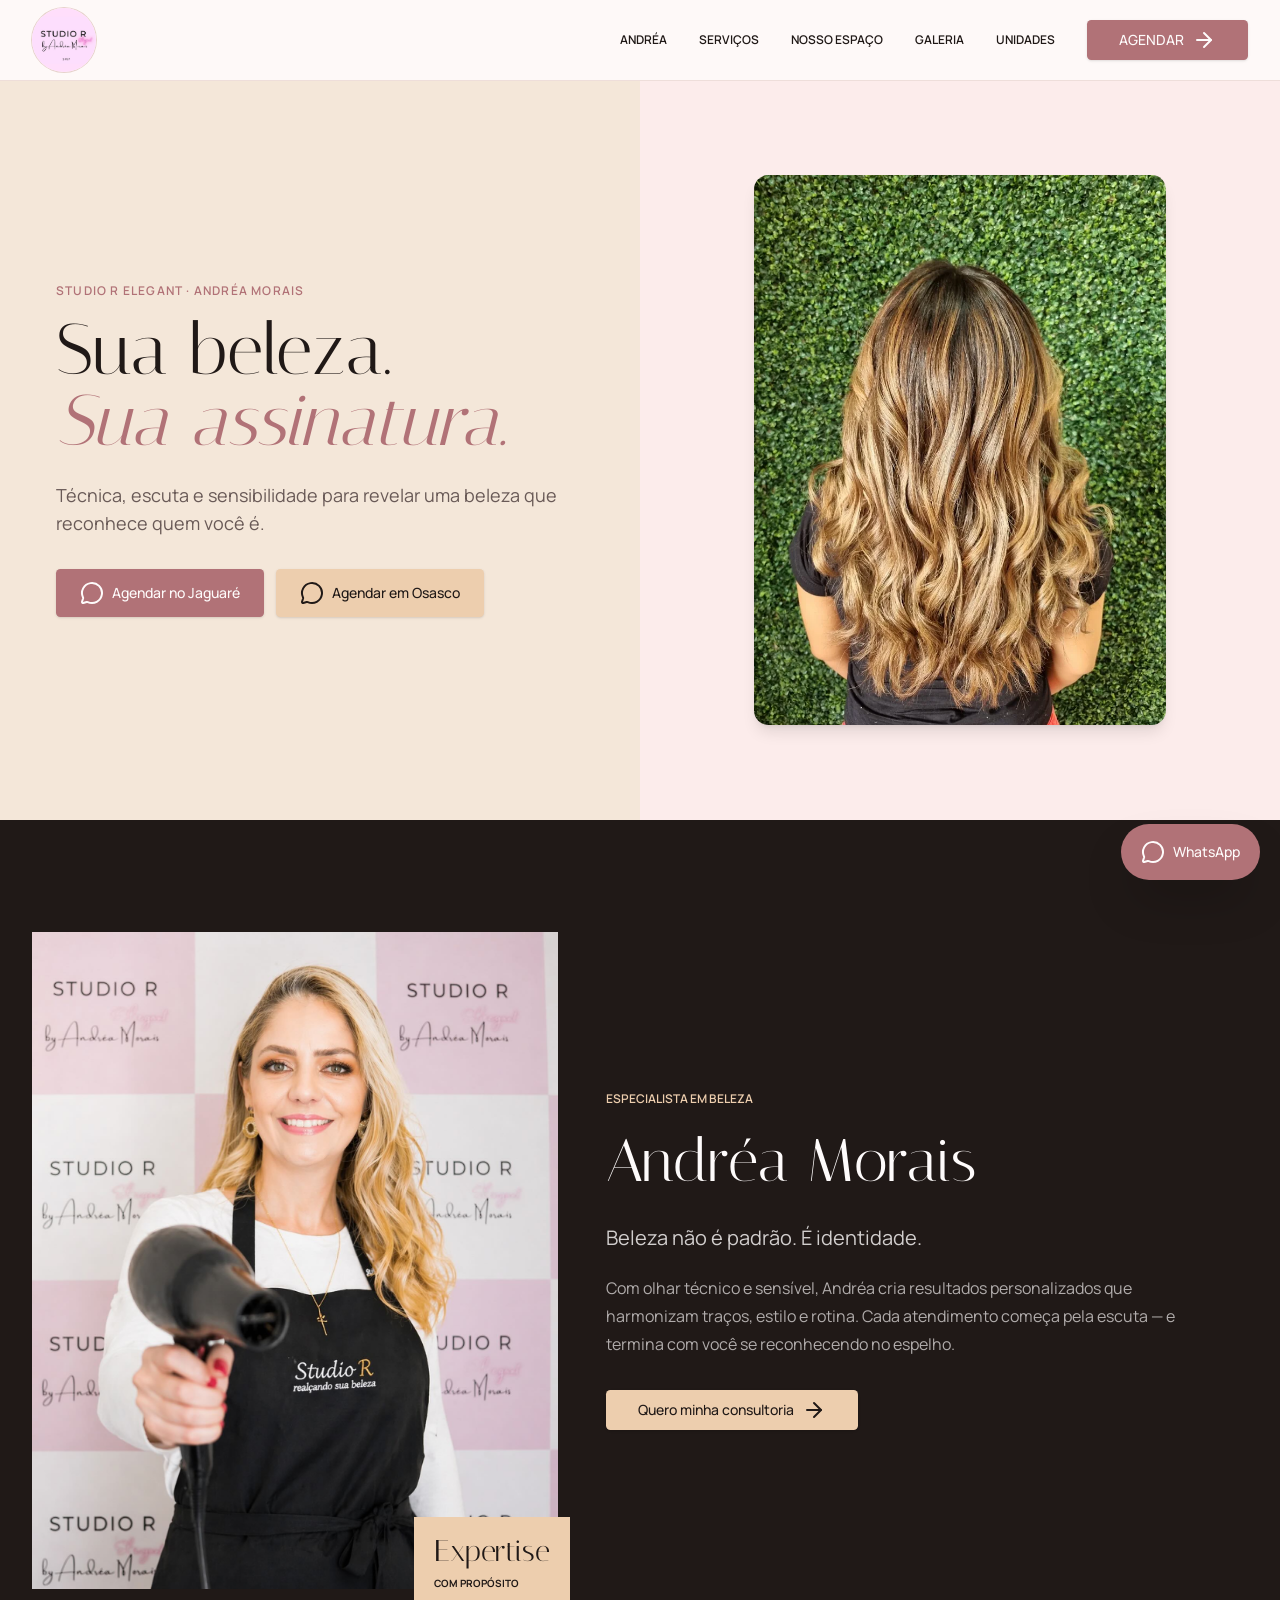
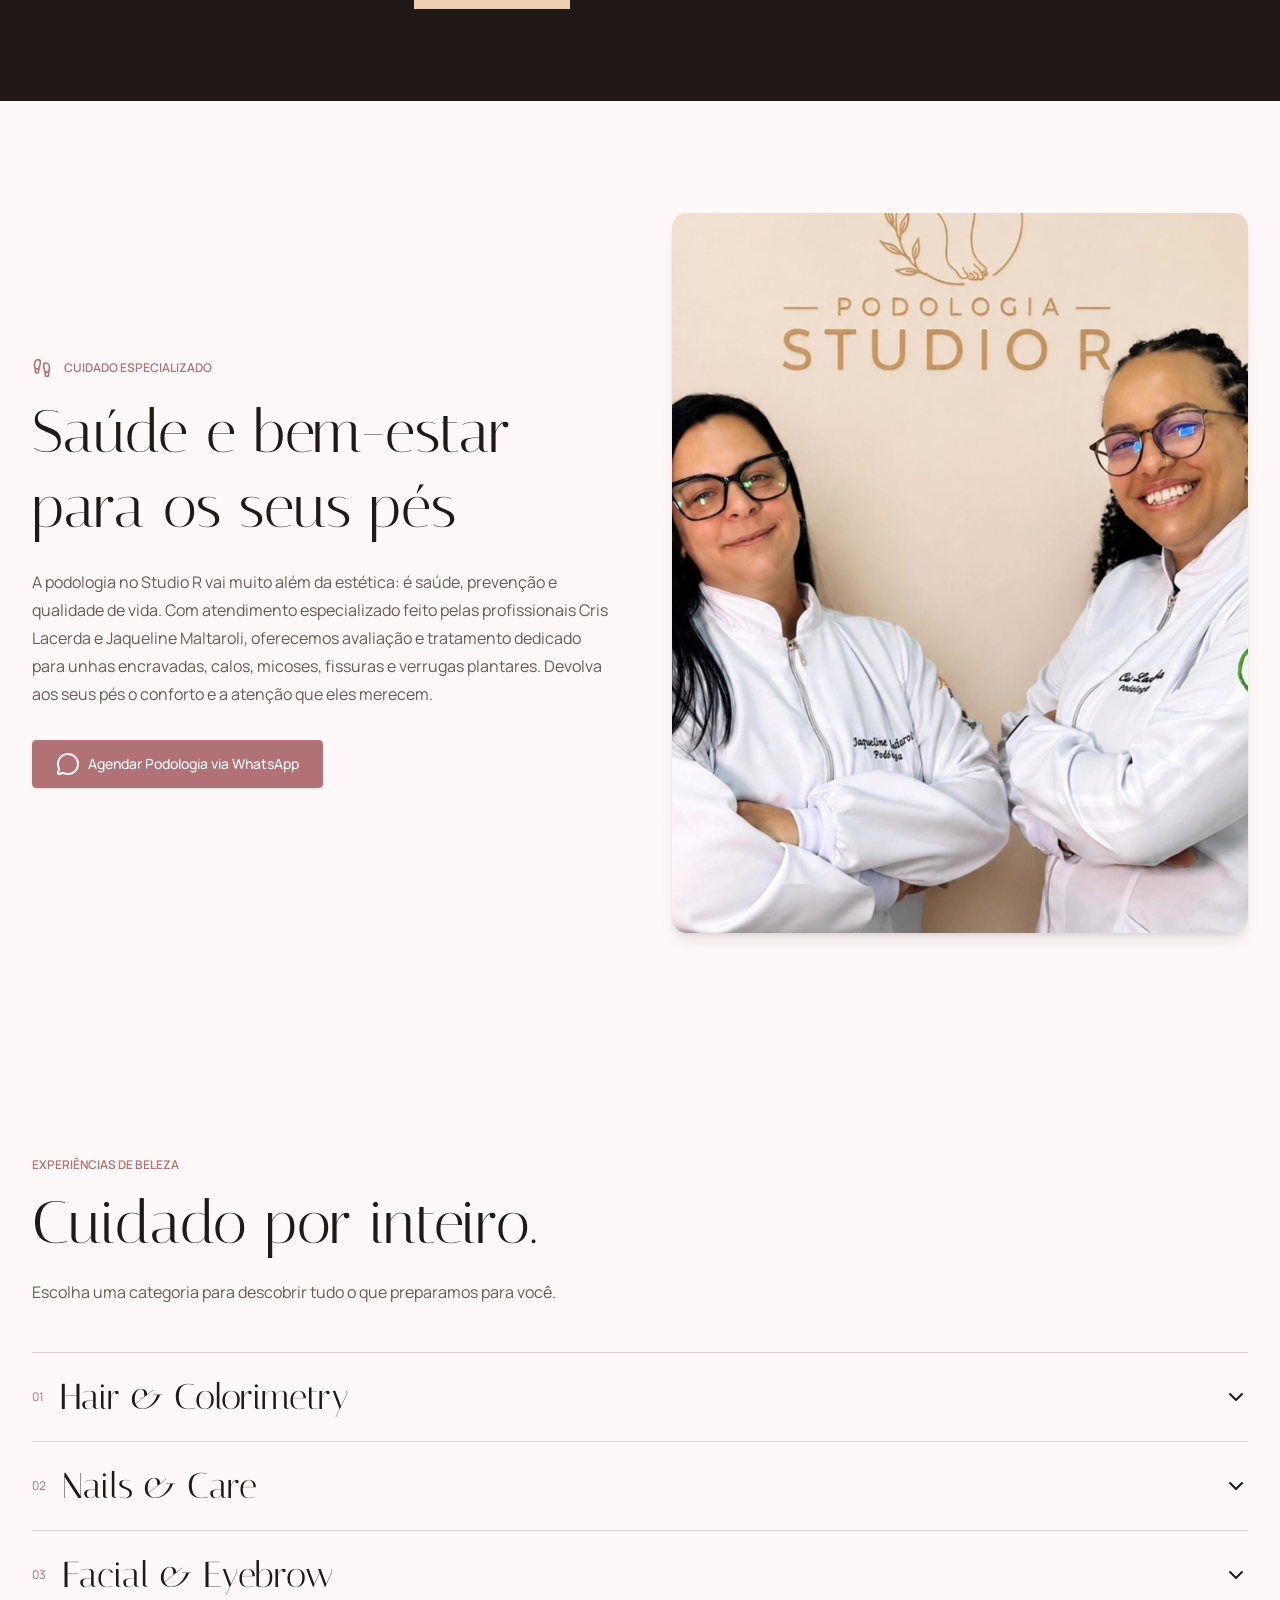
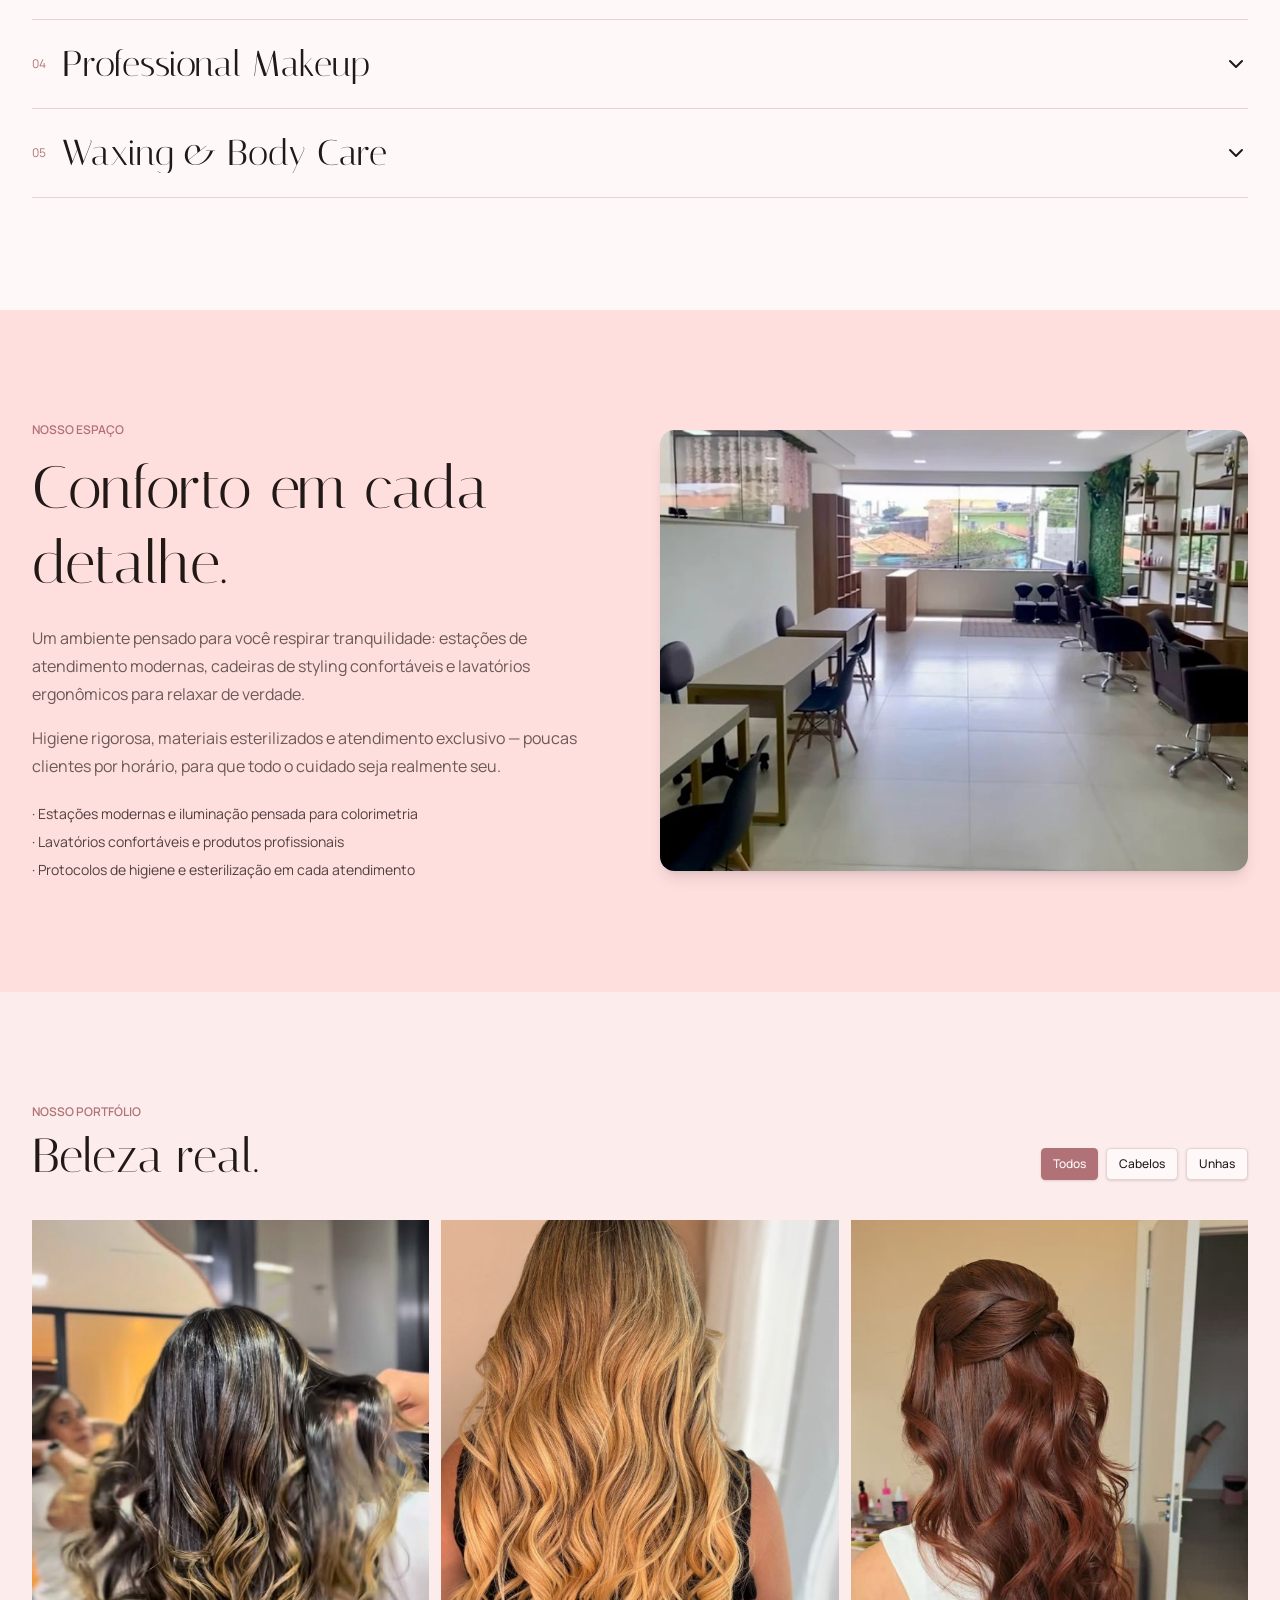
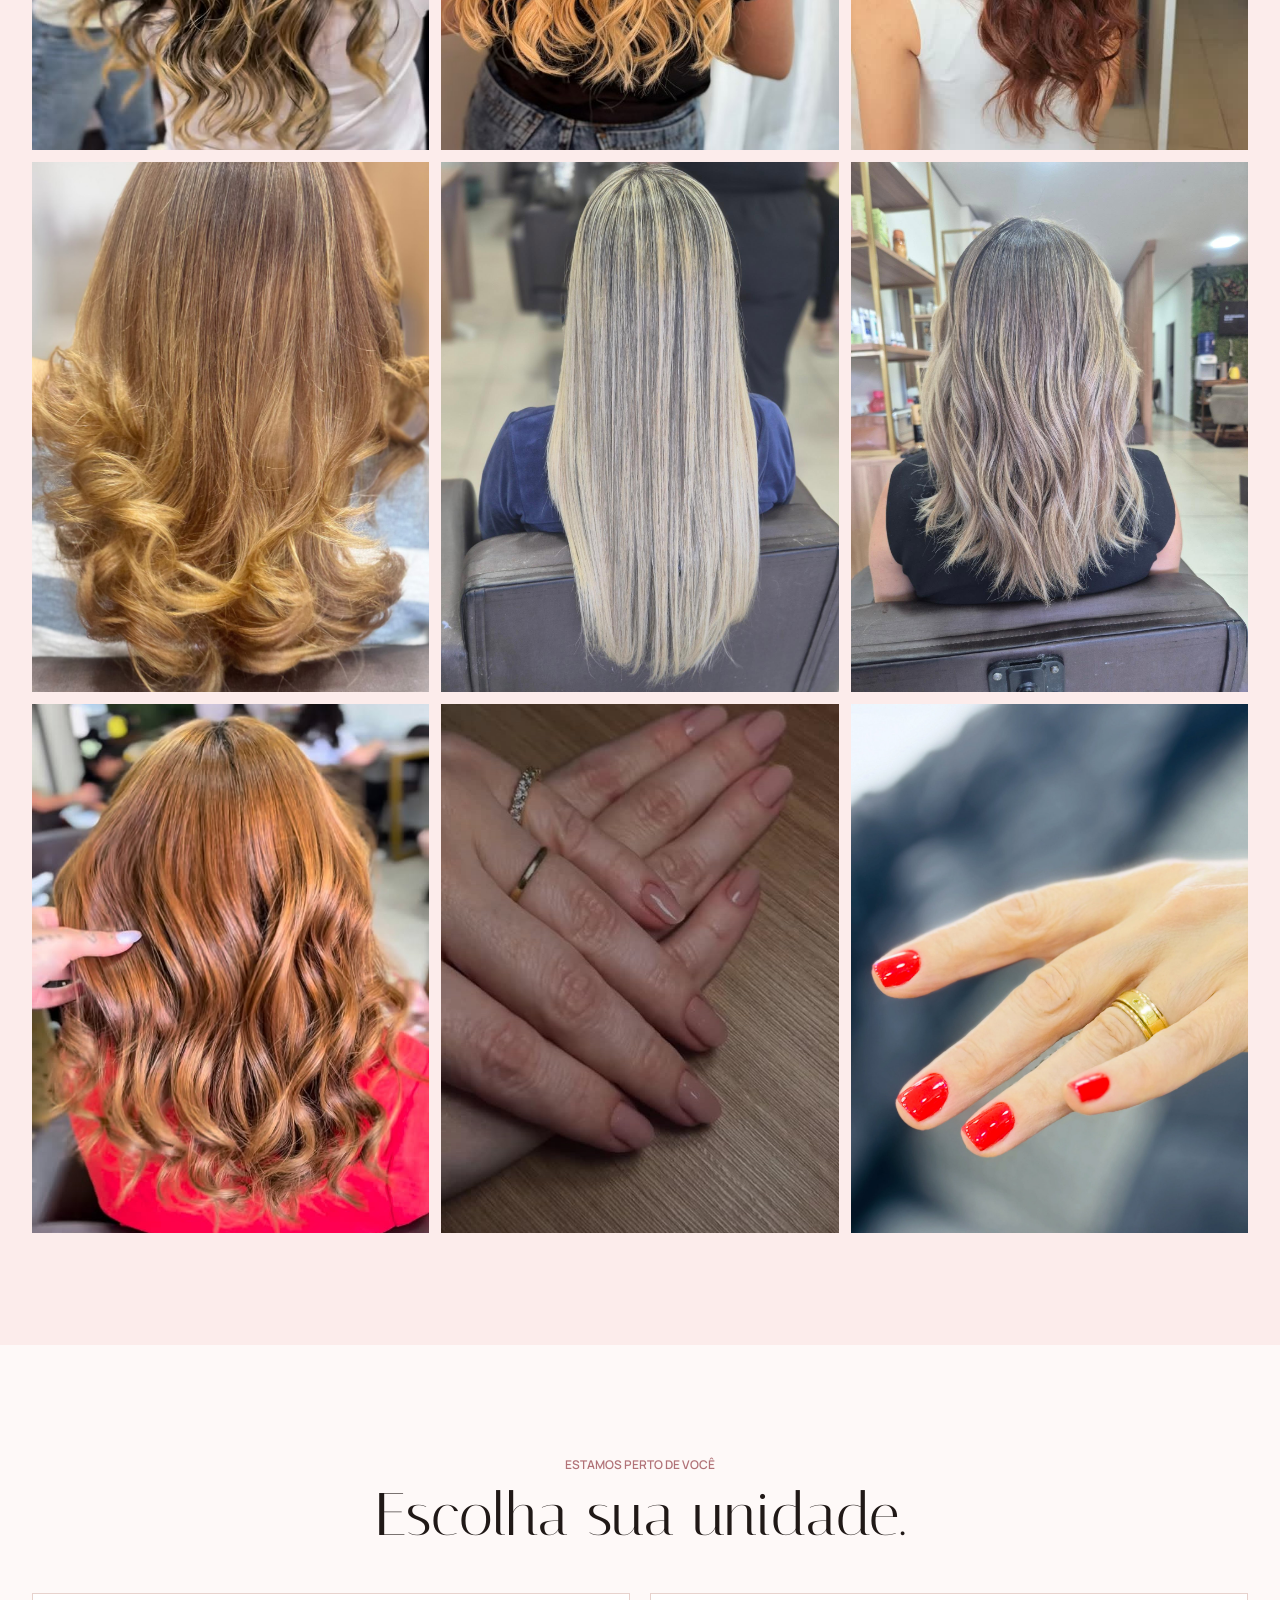
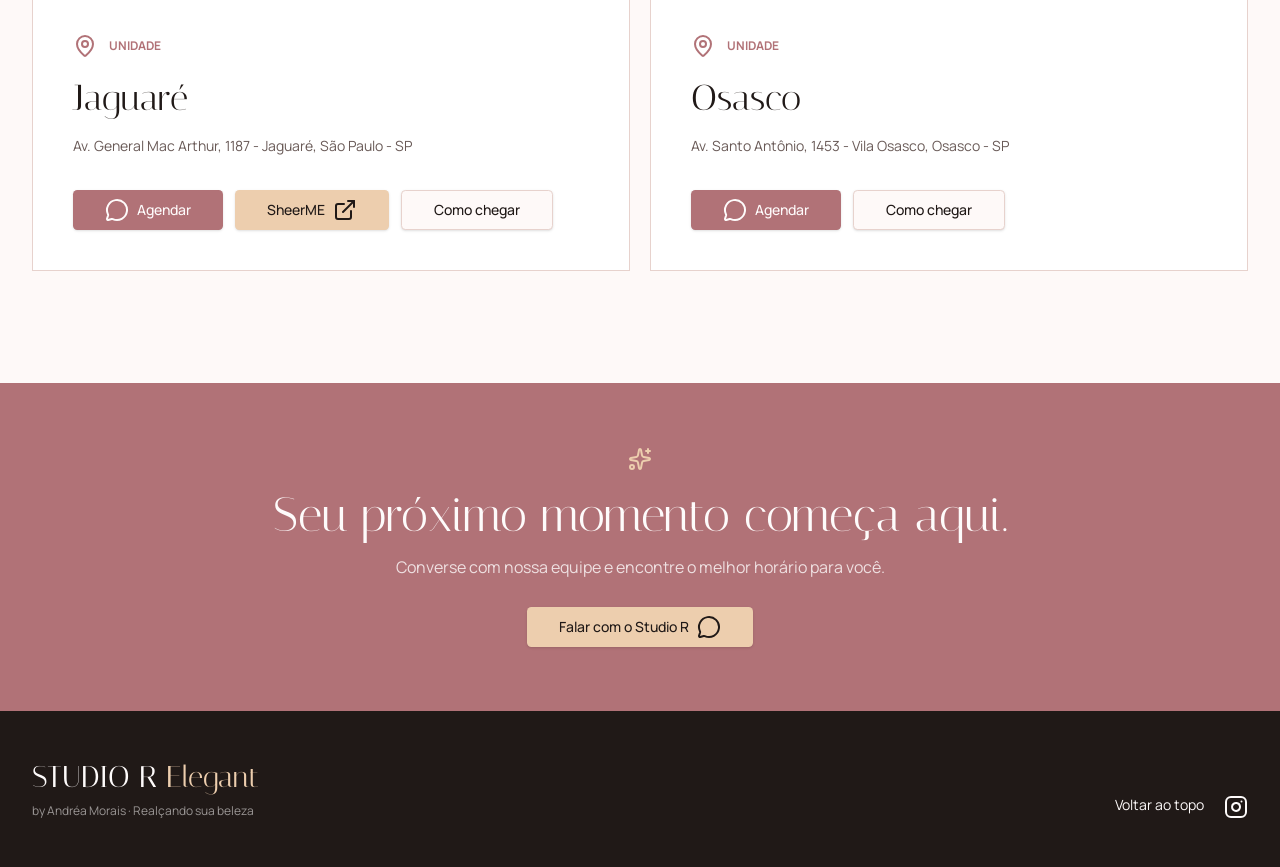
==== index.html @ 0a5cb00f "Clone estático da LP Studio R Elegant (Lovable) Co-Authored-By: Claude Sonnet 5.5 <noreply@anthropic" ====
<!doctype html>
<html lang="pt-BR">
<head>
<meta charset="utf-8">
<meta name="viewport" content="width=device-width, initial-scale=1">
<title>Studio R Elegant | Beleza no Jaguaré e Osasco</title>
<meta name="author" content="Studio R Elegant">
<meta name="description" content="Cabelos, visagismo, unhas, maquiagem e estética com Andréa Morais. Agende no Jaguaré ou em Osasco.">
<!-- DEMO:INICIO -->
<meta name="robots" content="noindex, nofollow">
<!-- DEMO:FIM -->
<meta property="og:title" content="Studio R Elegant by Andréa Morais">
<meta property="og:description" content="Uma beleza que reconhece quem você é. Agende seu momento.">
<meta property="og:type" content="website">
<meta name="twitter:card" content="summary_large_image">
<link rel="icon" href="assets/img/favicon.png" type="image/png">
<link rel="preconnect" href="https://fonts.googleapis.com">
<link rel="preconnect" href="https://fonts.gstatic.com" crossorigin>
<link rel="stylesheet" href="https://fonts.googleapis.com/css2?family=Italiana&family=Manrope:wght@400;500;600;700&display=swap">
<link rel="stylesheet" href="assets/css/styles.css">
</head>
<body>
<main class="overflow-x-hidden bg-background text-foreground"><header class="fixed inset-x-0 top-0 z-50 border-b border-border/70 bg-background/90 backdrop-blur-xl"><div class="relative mx-auto flex h-20 max-w-7xl items-center justify-between px-5 lg:px-8"><a href="#inicio" class="absolute left-1/2 -translate-x-1/2 md:static md:translate-x-0"><img src="assets/img/logo-studio-r.jpg" alt="Studio R Elegant by Andréa Morais" width="64" height="64" class="h-14 w-14 shrink-0 rounded-full object-cover ring-1 ring-border sm:h-16 sm:w-16"/><span class="sr-only">Studio R Elegant by Andréa Morais</span></a><nav class="hidden items-center gap-8 text-xs font-semibold uppercase md:flex"><a href="#especialista">Andréa</a><a href="#servicos">Serviços</a><a href="#espaco">Nosso espaço</a><a href="#galeria">Galeria</a><a href="#unidades">Unidades</a><a href="https://api.whatsapp.com/send?phone=5511972687788&amp;text=Ol%C3%A1!%20Vim%20pelo%20site%20do%20Studio%20R%20Elegant%20e%20gostaria%20de%20agendar%20um%20hor%C3%A1rio%20na%20unidade%20Jaguar%C3%A9." target="_blank" rel="noreferrer" class="inline-flex items-center justify-center gap-2 whitespace-nowrap text-sm font-medium cursor-pointer transition-colors focus-visible:outline-none focus-visible:ring-1 focus-visible:ring-ring disabled:pointer-events-none disabled:opacity-50 disabled:cursor-not-allowed [&amp;_svg]:pointer-events-none [&amp;_svg]:size-4 [&amp;_svg]:shrink-0 bg-primary text-primary-foreground shadow hover:bg-primary/90 h-10 rounded-md px-8">Agendar <svg xmlns="http://www.w3.org/2000/svg" width="24" height="24" viewBox="0 0 24 24" fill="none" stroke="currentColor" stroke-width="2" stroke-linecap="round" stroke-linejoin="round" class="lucide lucide-arrow-right" aria-hidden="true"><path d="M5 12h14"></path><path d="m12 5 7 7-7 7"></path></svg></a></nav><span class="md:hidden"></span><button class="inline-flex items-center justify-center gap-2 whitespace-nowrap rounded-md text-sm font-medium cursor-pointer transition-colors focus-visible:outline-none focus-visible:ring-1 focus-visible:ring-ring disabled:pointer-events-none disabled:opacity-50 disabled:cursor-not-allowed [&amp;_svg]:pointer-events-none [&amp;_svg]:size-4 [&amp;_svg]:shrink-0 hover:bg-accent hover:text-accent-foreground h-9 w-9 md:hidden" aria-label="Abrir menu" aria-expanded="false" data-menu-toggle><svg xmlns="http://www.w3.org/2000/svg" width="24" height="24" viewBox="0 0 24 24" fill="none" stroke="currentColor" stroke-width="2" stroke-linecap="round" stroke-linejoin="round" class="lucide lucide-menu" data-icon-menu aria-hidden="true"><path d="M4 5h16"></path><path d="M4 12h16"></path><path d="M4 19h16"></path></svg><svg xmlns="http://www.w3.org/2000/svg" width="24" height="24" viewBox="0 0 24 24" fill="none" stroke="currentColor" stroke-width="2" stroke-linecap="round" stroke-linejoin="round" class="lucide lucide-x hidden" aria-hidden="true" data-icon-x><path d="M18 6 6 18"></path><path d="m6 6 12 12"></path></svg></button></div><nav class="border-t border-border bg-background p-5 md:hidden" id="menu-mobile" hidden><div class="flex flex-col gap-5 text-sm"><a href="#especialista">Andréa Morais</a><a href="#servicos">Serviços</a><a href="#espaco">Nosso espaço</a><a href="#galeria">Galeria</a><a href="#unidades">Unidades</a></div></nav></header><section id="inicio" class="grid pt-20 md:min-h-[calc(100svh-5rem)] md:grid-cols-2"><div class="flex items-center bg-nude px-5 py-16 sm:px-10 md:py-8 lg:px-14 lg:py-10"><div class="max-w-xl animate-fade-in"><p class="mb-4 text-xs font-semibold uppercase tracking-widest text-primary">Studio R Elegant · Andréa Morais</p><h1 class="text-5xl leading-[.98] text-foreground sm:text-6xl md:text-5xl lg:text-6xl xl:text-7xl">Sua beleza.<br/><em class="text-primary">Sua assinatura.</em></h1><p class="mt-6 text-base leading-7 text-muted-foreground sm:text-lg">Técnica, escuta e sensibilidade para revelar uma beleza que reconhece quem você é.</p><div class="mt-8 flex flex-col gap-3 lg:flex-row"><a href="https://api.whatsapp.com/send?phone=5511972687788&amp;text=Ol%C3%A1!%20Vim%20pelo%20site%20do%20Studio%20R%20Elegant%20e%20gostaria%20de%20agendar%20um%20hor%C3%A1rio%20na%20unidade%20Jaguar%C3%A9." target="_blank" rel="noreferrer" class="inline-flex items-center justify-center gap-2 whitespace-nowrap text-sm font-medium cursor-pointer transition-colors focus-visible:outline-none focus-visible:ring-1 focus-visible:ring-ring disabled:pointer-events-none disabled:opacity-50 disabled:cursor-not-allowed [&amp;_svg]:pointer-events-none [&amp;_svg]:size-4 [&amp;_svg]:shrink-0 bg-primary text-primary-foreground shadow hover:bg-primary/90 rounded-md h-12 px-6"><svg xmlns="http://www.w3.org/2000/svg" width="24" height="24" viewBox="0 0 24 24" fill="none" stroke="currentColor" stroke-width="2" stroke-linecap="round" stroke-linejoin="round" class="lucide lucide-message-circle" aria-hidden="true"><path d="M2.992 16.342a2 2 0 0 1 .094 1.167l-1.065 3.29a1 1 0 0 0 1.236 1.168l3.413-.998a2 2 0 0 1 1.099.092 10 10 0 1 0-4.777-4.719"></path></svg> Agendar no Jaguaré</a><a href="https://api.whatsapp.com/send?phone=5511972687788&amp;text=Ol%C3%A1!%20Vim%20pelo%20site%20do%20Studio%20R%20Elegant%20e%20gostaria%20de%20agendar%20um%20hor%C3%A1rio%20na%20unidade%20Osasco." target="_blank" rel="noreferrer" class="inline-flex items-center justify-center gap-2 whitespace-nowrap text-sm font-medium cursor-pointer transition-colors focus-visible:outline-none focus-visible:ring-1 focus-visible:ring-ring disabled:pointer-events-none disabled:opacity-50 disabled:cursor-not-allowed [&amp;_svg]:pointer-events-none [&amp;_svg]:size-4 [&amp;_svg]:shrink-0 bg-secondary text-secondary-foreground shadow-sm hover:bg-secondary/80 rounded-md h-12 px-6"><svg xmlns="http://www.w3.org/2000/svg" width="24" height="24" viewBox="0 0 24 24" fill="none" stroke="currentColor" stroke-width="2" stroke-linecap="round" stroke-linejoin="round" class="lucide lucide-message-circle" aria-hidden="true"><path d="M2.992 16.342a2 2 0 0 1 .094 1.167l-1.065 3.29a1 1 0 0 0 1.236 1.168l3.413-.998a2 2 0 0 1 1.099.092 10 10 0 1 0-4.777-4.719"></path></svg> Agendar em Osasco</a></div></div></div><div class="flex items-center justify-center bg-muted p-5 sm:p-8 md:py-8 lg:p-10"><img src="assets/img/hero-cabelo-loiro.webp" alt="Cabelo loiro iluminado com ondas feito no Studio R Elegant" class="block h-auto max-h-[400px] w-auto max-w-full rounded-2xl object-contain shadow-lg md:max-h-[520px] lg:max-h-[550px]"/></div></section><section id="especialista" class="bg-foreground py-20 text-primary-foreground lg:py-28"><div class="mx-auto grid max-w-7xl gap-12 px-5 lg:grid-cols-[.9fr_1.1fr] lg:items-center lg:px-8"><div class="relative"><img src="assets/img/andrea-morais.jpg" alt="Andréa Morais, especialista em beleza e visagismo" class="aspect-[4/5] w-full object-cover object-top"/><div class="absolute -bottom-5 -right-3 bg-secondary px-5 py-4 text-secondary-foreground"><span class="font-display text-3xl">Expertise</span><br/><span class="text-[10px] font-bold uppercase">com propósito</span></div></div><div><p class="text-xs font-semibold uppercase text-secondary">Especialista em beleza</p><h2 class="mt-4 text-5xl leading-tight sm:text-6xl">Andréa Morais</h2><p class="mt-6 text-xl leading-8 text-primary-foreground/80">Beleza não é padrão. É identidade.</p><p class="mt-5 max-w-xl leading-7 text-primary-foreground/65">Com olhar técnico e sensível, Andréa cria resultados personalizados que harmonizam traços, estilo e rotina. Cada atendimento começa pela escuta — e termina com você se reconhecendo no espelho.</p><a href="https://api.whatsapp.com/send?phone=5511972687788&amp;text=Ol%C3%A1!%20Vim%20pelo%20site%20do%20Studio%20R%20Elegant%20e%20gostaria%20de%20agendar%20um%20hor%C3%A1rio%20na%20unidade%20Jaguar%C3%A9%20%E2%80%94%20quero%20uma%20consultoria%20de%20visagismo." target="_blank" rel="noreferrer" class="inline-flex items-center justify-center gap-2 whitespace-nowrap text-sm font-medium cursor-pointer transition-colors focus-visible:outline-none focus-visible:ring-1 focus-visible:ring-ring disabled:pointer-events-none disabled:opacity-50 disabled:cursor-not-allowed [&amp;_svg]:pointer-events-none [&amp;_svg]:size-4 [&amp;_svg]:shrink-0 bg-secondary text-secondary-foreground shadow-sm hover:bg-secondary/80 h-10 rounded-md px-8 mt-8">Quero minha consultoria <svg xmlns="http://www.w3.org/2000/svg" width="24" height="24" viewBox="0 0 24 24" fill="none" stroke="currentColor" stroke-width="2" stroke-linecap="round" stroke-linejoin="round" class="lucide lucide-arrow-right" aria-hidden="true"><path d="M5 12h14"></path><path d="m12 5 7 7-7 7"></path></svg></a></div></div></section><section id="podologia" class="bg-background py-20 lg:py-28"><div class="mx-auto grid max-w-7xl gap-10 px-5 md:grid-cols-2 md:items-center lg:gap-16 lg:px-8"><div><div class="flex items-center gap-3 text-primary"><svg xmlns="http://www.w3.org/2000/svg" width="24" height="24" viewBox="0 0 24 24" fill="none" stroke="currentColor" stroke-width="2" stroke-linecap="round" stroke-linejoin="round" class="lucide lucide-footprints h-5 w-5 shrink-0" aria-hidden="true"><path d="M4 16v-2.38C4 11.5 2.97 10.5 3 8c.03-2.72 1.49-6 4.5-6C9.37 2 10 3.8 10 5.5c0 3.11-2 5.66-2 8.68V16a2 2 0 1 1-4 0Z"></path><path d="M20 20v-2.38c0-2.12 1.03-3.12 1-5.62-.03-2.72-1.49-6-4.5-6C14.63 6 14 7.8 14 9.5c0 3.11 2 5.66 2 8.68V20a2 2 0 1 0 4 0Z"></path><path d="M16 17h4"></path><path d="M4 13h4"></path></svg><p class="text-xs font-semibold uppercase">Cuidado especializado</p></div><h2 class="mt-4 hyphens-none text-4xl leading-tight sm:text-5xl lg:text-6xl"><span class="whitespace-nowrap">Saúde e bem-estar</span><br/>para os seus pés</h2><p class="mt-6 max-w-2xl leading-7 text-muted-foreground">A podologia no Studio R vai muito além da estética: é saúde, prevenção e qualidade de vida. Com atendimento especializado feito pelas profissionais Cris Lacerda e Jaqueline Maltaroli, oferecemos avaliação e tratamento dedicado para unhas encravadas, calos, micoses, fissuras e verrugas plantares. Devolva aos seus pés o conforto e a atenção que eles merecem.</p><a href="https://api.whatsapp.com/send?phone=5511972687788&amp;text=Ol%C3%A1!%20Vim%20pelo%20site%20do%20Studio%20R%20Elegant%20e%20gostaria%20de%20agendar%20um%20atendimento%20de%20podologia." target="_blank" rel="noreferrer" class="inline-flex items-center justify-center gap-2 whitespace-nowrap text-sm font-medium cursor-pointer transition-colors focus-visible:outline-none focus-visible:ring-1 focus-visible:ring-ring disabled:pointer-events-none disabled:opacity-50 disabled:cursor-not-allowed [&amp;_svg]:pointer-events-none [&amp;_svg]:size-4 [&amp;_svg]:shrink-0 bg-primary text-primary-foreground shadow hover:bg-primary/90 h-10 rounded-md mt-8 min-h-12 w-full px-6 sm:w-auto"><svg xmlns="http://www.w3.org/2000/svg" width="24" height="24" viewBox="0 0 24 24" fill="none" stroke="currentColor" stroke-width="2" stroke-linecap="round" stroke-linejoin="round" class="lucide lucide-message-circle" aria-hidden="true"><path d="M2.992 16.342a2 2 0 0 1 .094 1.167l-1.065 3.29a1 1 0 0 0 1.236 1.168l3.413-.998a2 2 0 0 1 1.099.092 10 10 0 1 0-4.777-4.719"></path></svg> Agendar Podologia via WhatsApp</a></div><div class="overflow-hidden rounded-2xl bg-card shadow-lg"><img src="assets/img/podologia-equipe.jpg" alt="Profissionais de podologia do Studio R" loading="lazy" class="aspect-[4/5] w-full object-cover object-center"/></div></div></section><section id="servicos" class="py-20 lg:py-28"><div class="mx-auto max-w-7xl px-5 lg:px-8"><div class="max-w-2xl"><p class="text-xs font-semibold uppercase text-primary">Experiências de beleza</p><h2 class="mt-3 text-5xl leading-tight sm:text-6xl">Cuidado por inteiro.</h2><p class="mt-5 text-muted-foreground">Escolha uma categoria para descobrir tudo o que preparamos para você.</p></div><div class="mt-12 border-t border-border"><details class="group border-b border-border py-6"><summary class="grid cursor-pointer list-none grid-cols-[auto_minmax(0,1fr)_auto] items-center gap-4"><span class="text-xs text-primary">01</span><h3 class="truncate text-2xl sm:text-4xl">Hair &amp; Colorimetry</h3><svg xmlns="http://www.w3.org/2000/svg" width="24" height="24" viewBox="0 0 24 24" fill="none" stroke="currentColor" stroke-width="2" stroke-linecap="round" stroke-linejoin="round" class="lucide lucide-chevron-down shrink-0 transition-transform group-open:rotate-180" aria-hidden="true"><path d="m6 9 6 6 6-6"></path></svg></summary><p class="ml-10 mt-4 max-w-2xl text-sm leading-7 text-muted-foreground sm:text-base">Loiras, morenas iluminadas, visagismo, tratamentos e penteados</p></details><details class="group border-b border-border py-6"><summary class="grid cursor-pointer list-none grid-cols-[auto_minmax(0,1fr)_auto] items-center gap-4"><span class="text-xs text-primary">02</span><h3 class="truncate text-2xl sm:text-4xl">Nails &amp; Care</h3><svg xmlns="http://www.w3.org/2000/svg" width="24" height="24" viewBox="0 0 24 24" fill="none" stroke="currentColor" stroke-width="2" stroke-linecap="round" stroke-linejoin="round" class="lucide lucide-chevron-down shrink-0 transition-transform group-open:rotate-180" aria-hidden="true"><path d="m6 9 6 6 6-6"></path></svg></summary><p class="ml-10 mt-4 max-w-2xl text-sm leading-7 text-muted-foreground sm:text-base">Manicure, pedicure, esmaltação em gel e alongamento</p></details><details class="group border-b border-border py-6"><summary class="grid cursor-pointer list-none grid-cols-[auto_minmax(0,1fr)_auto] items-center gap-4"><span class="text-xs text-primary">03</span><h3 class="truncate text-2xl sm:text-4xl">Facial &amp; Eyebrow</h3><svg xmlns="http://www.w3.org/2000/svg" width="24" height="24" viewBox="0 0 24 24" fill="none" stroke="currentColor" stroke-width="2" stroke-linecap="round" stroke-linejoin="round" class="lucide lucide-chevron-down shrink-0 transition-transform group-open:rotate-180" aria-hidden="true"><path d="m6 9 6 6 6-6"></path></svg></summary><p class="ml-10 mt-4 max-w-2xl text-sm leading-7 text-muted-foreground sm:text-base">Design de sobrancelhas, cílios e tratamentos faciais</p></details><details class="group border-b border-border py-6"><summary class="grid cursor-pointer list-none grid-cols-[auto_minmax(0,1fr)_auto] items-center gap-4"><span class="text-xs text-primary">04</span><h3 class="truncate text-2xl sm:text-4xl">Professional Makeup</h3><svg xmlns="http://www.w3.org/2000/svg" width="24" height="24" viewBox="0 0 24 24" fill="none" stroke="currentColor" stroke-width="2" stroke-linecap="round" stroke-linejoin="round" class="lucide lucide-chevron-down shrink-0 transition-transform group-open:rotate-180" aria-hidden="true"><path d="m6 9 6 6 6-6"></path></svg></summary><p class="ml-10 mt-4 max-w-2xl text-sm leading-7 text-muted-foreground sm:text-base">Maquiagem social, eventos, noivas e cursos de automaquiagem</p></details><details class="group border-b border-border py-6"><summary class="grid cursor-pointer list-none grid-cols-[auto_minmax(0,1fr)_auto] items-center gap-4"><span class="text-xs text-primary">05</span><h3 class="truncate text-2xl sm:text-4xl">Waxing &amp; Body Care</h3><svg xmlns="http://www.w3.org/2000/svg" width="24" height="24" viewBox="0 0 24 24" fill="none" stroke="currentColor" stroke-width="2" stroke-linecap="round" stroke-linejoin="round" class="lucide lucide-chevron-down shrink-0 transition-transform group-open:rotate-180" aria-hidden="true"><path d="m6 9 6 6 6-6"></path></svg></summary><p class="ml-10 mt-4 max-w-2xl text-sm leading-7 text-muted-foreground sm:text-base">Cuidados corporais e depilação com delicadeza e atenção</p></details></div></div></section><section id="espaco" class="bg-accent py-20 lg:py-28"><div class="mx-auto grid max-w-7xl gap-10 px-5 md:grid-cols-2 md:items-center lg:px-8"><div><p class="text-xs font-semibold uppercase text-primary">Nosso espaço</p><h2 class="mt-3 text-5xl leading-tight sm:text-6xl">Conforto em cada detalhe.</h2><p class="mt-6 leading-7 text-muted-foreground">Um ambiente pensado para você respirar tranquilidade: estações de atendimento modernas, cadeiras de styling confortáveis e lavatórios ergonômicos para relaxar de verdade.</p><p class="mt-4 leading-7 text-muted-foreground">Higiene rigorosa, materiais esterilizados e atendimento exclusivo — poucas clientes por horário, para que todo o cuidado seja realmente seu.</p><ul class="mt-6 space-y-2 text-sm text-foreground/80"><li>· Estações modernas e iluminação pensada para colorimetria</li><li>· Lavatórios confortáveis e produtos profissionais</li><li>· Protocolos de higiene e esterilização em cada atendimento</li></ul></div><div class="overflow-hidden rounded-2xl bg-card shadow-lg"><img src="assets/img/interior-studio.webp" alt="Interior do Studio R Elegant com estações de atendimento" loading="lazy" class="aspect-[4/5] w-full object-cover sm:aspect-[4/3] md:aspect-[4/5] lg:aspect-[4/3]"/></div></div></section><section id="galeria" class="bg-muted py-20 lg:py-28"><div class="mx-auto max-w-7xl px-5 lg:px-8"><div class="flex flex-col justify-between gap-6 sm:flex-row sm:items-end"><div><p class="text-xs font-semibold uppercase text-primary">Nosso portfólio</p><h2 class="mt-3 text-5xl">Beleza real.</h2></div><div class="flex flex-wrap gap-2"><button class="inline-flex items-center justify-center gap-2 whitespace-nowrap font-medium cursor-pointer transition-colors focus-visible:outline-none focus-visible:ring-1 focus-visible:ring-ring disabled:pointer-events-none disabled:opacity-50 disabled:cursor-not-allowed [&amp;_svg]:pointer-events-none [&amp;_svg]:size-4 [&amp;_svg]:shrink-0 bg-primary text-primary-foreground shadow hover:bg-primary/90 h-8 rounded-md px-3 text-xs" data-filtro="Todos" aria-pressed="true">Todos</button><button class="inline-flex items-center justify-center gap-2 whitespace-nowrap font-medium cursor-pointer transition-colors focus-visible:outline-none focus-visible:ring-1 focus-visible:ring-ring disabled:pointer-events-none disabled:opacity-50 disabled:cursor-not-allowed [&amp;_svg]:pointer-events-none [&amp;_svg]:size-4 [&amp;_svg]:shrink-0 border border-input bg-background shadow-sm hover:bg-accent hover:text-accent-foreground h-8 rounded-md px-3 text-xs" data-filtro="Cabelos" aria-pressed="false">Cabelos</button><button class="inline-flex items-center justify-center gap-2 whitespace-nowrap font-medium cursor-pointer transition-colors focus-visible:outline-none focus-visible:ring-1 focus-visible:ring-ring disabled:pointer-events-none disabled:opacity-50 disabled:cursor-not-allowed [&amp;_svg]:pointer-events-none [&amp;_svg]:size-4 [&amp;_svg]:shrink-0 border border-input bg-background shadow-sm hover:bg-accent hover:text-accent-foreground h-8 rounded-md px-3 text-xs" data-filtro="Unhas" aria-pressed="false">Unhas</button></div></div><div class="mt-10 grid grid-cols-2 gap-3 sm:grid-cols-3"><figure class="overflow-hidden bg-card" data-categoria="Cabelos"><img src="assets/img/galeria-cabelo-morena-iluminada.jpg" alt="Morena iluminada com ondas" loading="lazy" class="w-full object-cover transition-transform duration-500 hover:scale-[1.03] aspect-[3/4]"/></figure><figure class="overflow-hidden bg-card" data-categoria="Cabelos"><img src="assets/img/galeria-cabelo-loiro-dourado.jpg" alt="Cabelo loiro dourado longo" loading="lazy" class="w-full object-cover transition-transform duration-500 hover:scale-[1.03] aspect-[3/4]"/></figure><figure class="overflow-hidden bg-card" data-categoria="Cabelos"><img src="assets/img/galeria-cabelo-ruivo-ondas.jpg" alt="Penteado ruivo com ondas" loading="lazy" class="w-full object-cover transition-transform duration-500 hover:scale-[1.03] aspect-[3/4]"/></figure><figure class="overflow-hidden bg-card" data-categoria="Cabelos"><img src="assets/img/galeria-cabelo-castanho-dourado.jpg" alt="Cabelo castanho dourado modelado" loading="lazy" class="w-full object-cover transition-transform duration-500 hover:scale-[1.03] aspect-[3/4]"/></figure><figure class="overflow-hidden bg-card" data-categoria="Cabelos"><img src="assets/img/galeria-cabelo-loiro-longo.jpg" alt="Loiro longo e liso" loading="lazy" class="w-full object-cover transition-transform duration-500 hover:scale-[1.03] aspect-[3/4]"/></figure><figure class="overflow-hidden bg-card" data-categoria="Cabelos"><img src="assets/img/galeria-cabelo-loiro-medio.jpg" alt="Loiro médio com movimento" loading="lazy" class="w-full object-cover transition-transform duration-500 hover:scale-[1.03] aspect-[3/4]"/></figure><figure class="overflow-hidden bg-card" data-categoria="Cabelos"><img src="assets/img/galeria-cabelo-ruivo-acobreado.jpg" alt="Ruivo acobreado com ondas" loading="lazy" class="w-full object-cover transition-transform duration-500 hover:scale-[1.03] aspect-[3/4]"/></figure><figure class="overflow-hidden bg-card" data-categoria="Unhas"><img src="assets/img/galeria-unha-nude.jpg" alt="Unhas nude elegantes" loading="lazy" class="w-full object-cover transition-transform duration-500 hover:scale-[1.03] aspect-[3/4]"/></figure><figure class="overflow-hidden bg-card" data-categoria="Unhas"><img src="assets/img/galeria-unha-vermelha.jpg" alt="Unhas vermelhas clássicas" loading="lazy" class="w-full object-cover transition-transform duration-500 hover:scale-[1.03] aspect-[16/10] sm:aspect-[3/4]"/></figure></div></div></section><section id="unidades" class="py-20 lg:py-28"><div class="mx-auto max-w-7xl px-5 lg:px-8"><p class="text-center text-xs font-semibold uppercase text-primary">Estamos perto de você</p><h2 class="mt-3 text-center text-5xl sm:text-6xl">Escolha sua unidade.</h2><div class="mt-12 grid gap-5 lg:grid-cols-2"><article class="border border-border bg-card p-7 sm:p-10"><div class="flex items-center gap-3 text-primary"><svg xmlns="http://www.w3.org/2000/svg" width="24" height="24" viewBox="0 0 24 24" fill="none" stroke="currentColor" stroke-width="2" stroke-linecap="round" stroke-linejoin="round" class="lucide lucide-map-pin" aria-hidden="true"><path d="M20 10c0 4.993-5.539 10.193-7.399 11.799a1 1 0 0 1-1.202 0C9.539 20.193 4 14.993 4 10a8 8 0 0 1 16 0"></path><circle cx="12" cy="10" r="3"></circle></svg><span class="text-xs font-bold uppercase">Unidade</span></div><h3 class="mt-5 text-4xl">Jaguaré</h3><p class="mt-4 max-w-md text-sm leading-6 text-muted-foreground">Av. General Mac Arthur, 1187 - Jaguaré, São Paulo - SP</p><div class="mt-8 flex flex-col gap-3 sm:flex-row"><a href="https://api.whatsapp.com/send?phone=5511972687788&amp;text=Ol%C3%A1!%20Vim%20pelo%20site%20do%20Studio%20R%20Elegant%20e%20gostaria%20de%20agendar%20um%20hor%C3%A1rio%20na%20unidade%20Jaguar%C3%A9." target="_blank" rel="noreferrer" class="inline-flex items-center justify-center gap-2 whitespace-nowrap text-sm font-medium cursor-pointer transition-colors focus-visible:outline-none focus-visible:ring-1 focus-visible:ring-ring disabled:pointer-events-none disabled:opacity-50 disabled:cursor-not-allowed [&amp;_svg]:pointer-events-none [&amp;_svg]:size-4 [&amp;_svg]:shrink-0 bg-primary text-primary-foreground shadow hover:bg-primary/90 h-10 rounded-md px-8"><svg xmlns="http://www.w3.org/2000/svg" width="24" height="24" viewBox="0 0 24 24" fill="none" stroke="currentColor" stroke-width="2" stroke-linecap="round" stroke-linejoin="round" class="lucide lucide-message-circle" aria-hidden="true"><path d="M2.992 16.342a2 2 0 0 1 .094 1.167l-1.065 3.29a1 1 0 0 0 1.236 1.168l3.413-.998a2 2 0 0 1 1.099.092 10 10 0 1 0-4.777-4.719"></path></svg> Agendar</a><a href="https://sheerme.com/g/studio-r-jaguare-60773" target="_blank" rel="noreferrer" class="inline-flex items-center justify-center gap-2 whitespace-nowrap text-sm font-medium cursor-pointer transition-colors focus-visible:outline-none focus-visible:ring-1 focus-visible:ring-ring disabled:pointer-events-none disabled:opacity-50 disabled:cursor-not-allowed [&amp;_svg]:pointer-events-none [&amp;_svg]:size-4 [&amp;_svg]:shrink-0 bg-secondary text-secondary-foreground shadow-sm hover:bg-secondary/80 h-10 rounded-md px-8">SheerME <svg xmlns="http://www.w3.org/2000/svg" width="24" height="24" viewBox="0 0 24 24" fill="none" stroke="currentColor" stroke-width="2" stroke-linecap="round" stroke-linejoin="round" class="lucide lucide-external-link" aria-hidden="true"><path d="M15 3h6v6"></path><path d="M10 14 21 3"></path><path d="M18 13v6a2 2 0 0 1-2 2H5a2 2 0 0 1-2-2V8a2 2 0 0 1 2-2h6"></path></svg></a><a href="https://www.google.com/maps/search/?api=1&amp;query=Av.%20General%20Mac%20Arthur%2C%201187%20-%20Jaguar%C3%A9%2C%20S%C3%A3o%20Paulo%20-%20SP" target="_blank" rel="noreferrer" class="inline-flex items-center justify-center gap-2 whitespace-nowrap text-sm font-medium cursor-pointer transition-colors focus-visible:outline-none focus-visible:ring-1 focus-visible:ring-ring disabled:pointer-events-none disabled:opacity-50 disabled:cursor-not-allowed [&amp;_svg]:pointer-events-none [&amp;_svg]:size-4 [&amp;_svg]:shrink-0 border border-input bg-background shadow-sm hover:bg-accent hover:text-accent-foreground h-10 rounded-md px-8">Como chegar</a></div></article><article class="border border-border bg-card p-7 sm:p-10"><div class="flex items-center gap-3 text-primary"><svg xmlns="http://www.w3.org/2000/svg" width="24" height="24" viewBox="0 0 24 24" fill="none" stroke="currentColor" stroke-width="2" stroke-linecap="round" stroke-linejoin="round" class="lucide lucide-map-pin" aria-hidden="true"><path d="M20 10c0 4.993-5.539 10.193-7.399 11.799a1 1 0 0 1-1.202 0C9.539 20.193 4 14.993 4 10a8 8 0 0 1 16 0"></path><circle cx="12" cy="10" r="3"></circle></svg><span class="text-xs font-bold uppercase">Unidade</span></div><h3 class="mt-5 text-4xl">Osasco</h3><p class="mt-4 max-w-md text-sm leading-6 text-muted-foreground">Av. Santo Antônio, 1453 - Vila Osasco, Osasco - SP</p><div class="mt-8 flex flex-col gap-3 sm:flex-row"><a href="https://api.whatsapp.com/send?phone=5511972687788&amp;text=Ol%C3%A1!%20Vim%20pelo%20site%20do%20Studio%20R%20Elegant%20e%20gostaria%20de%20agendar%20um%20hor%C3%A1rio%20na%20unidade%20Osasco." target="_blank" rel="noreferrer" class="inline-flex items-center justify-center gap-2 whitespace-nowrap text-sm font-medium cursor-pointer transition-colors focus-visible:outline-none focus-visible:ring-1 focus-visible:ring-ring disabled:pointer-events-none disabled:opacity-50 disabled:cursor-not-allowed [&amp;_svg]:pointer-events-none [&amp;_svg]:size-4 [&amp;_svg]:shrink-0 bg-primary text-primary-foreground shadow hover:bg-primary/90 h-10 rounded-md px-8"><svg xmlns="http://www.w3.org/2000/svg" width="24" height="24" viewBox="0 0 24 24" fill="none" stroke="currentColor" stroke-width="2" stroke-linecap="round" stroke-linejoin="round" class="lucide lucide-message-circle" aria-hidden="true"><path d="M2.992 16.342a2 2 0 0 1 .094 1.167l-1.065 3.29a1 1 0 0 0 1.236 1.168l3.413-.998a2 2 0 0 1 1.099.092 10 10 0 1 0-4.777-4.719"></path></svg> Agendar</a><a href="https://www.google.com/maps/search/?api=1&amp;query=Av.%20Santo%20Ant%C3%B4nio%2C%201453%20-%20Vila%20Osasco%2C%20Osasco%20-%20SP" target="_blank" rel="noreferrer" class="inline-flex items-center justify-center gap-2 whitespace-nowrap text-sm font-medium cursor-pointer transition-colors focus-visible:outline-none focus-visible:ring-1 focus-visible:ring-ring disabled:pointer-events-none disabled:opacity-50 disabled:cursor-not-allowed [&amp;_svg]:pointer-events-none [&amp;_svg]:size-4 [&amp;_svg]:shrink-0 border border-input bg-background shadow-sm hover:bg-accent hover:text-accent-foreground h-10 rounded-md px-8">Como chegar</a></div></article></div></div></section><section class="bg-primary py-16 text-primary-foreground"><div class="mx-auto flex max-w-5xl flex-col items-center px-5 text-center"><svg xmlns="http://www.w3.org/2000/svg" width="24" height="24" viewBox="0 0 24 24" fill="none" stroke="currentColor" stroke-width="2" stroke-linecap="round" stroke-linejoin="round" class="lucide lucide-sparkles mb-5 text-secondary" aria-hidden="true"><path d="M11.017 2.814a1 1 0 0 1 1.966 0l1.051 5.558a2 2 0 0 0 1.594 1.594l5.558 1.051a1 1 0 0 1 0 1.966l-5.558 1.051a2 2 0 0 0-1.594 1.594l-1.051 5.558a1 1 0 0 1-1.966 0l-1.051-5.558a2 2 0 0 0-1.594-1.594l-5.558-1.051a1 1 0 0 1 0-1.966l5.558-1.051a2 2 0 0 0 1.594-1.594z"></path><path d="M20 2v4"></path><path d="M22 4h-4"></path><circle cx="4" cy="20" r="2"></circle></svg><h2 class="text-4xl sm:text-5xl">Seu próximo momento começa aqui.</h2><p class="mt-4 text-primary-foreground/80">Converse com nossa equipe e encontre o melhor horário para você.</p><a href="https://api.whatsapp.com/send?phone=5511972687788&amp;text=Ol%C3%A1!%20Vim%20pelo%20site%20do%20Studio%20R%20Elegant%20e%20gostaria%20de%20agendar%20um%20hor%C3%A1rio%20na%20unidade%20Jaguar%C3%A9." target="_blank" rel="noreferrer" class="inline-flex items-center justify-center gap-2 whitespace-nowrap text-sm font-medium cursor-pointer transition-colors focus-visible:outline-none focus-visible:ring-1 focus-visible:ring-ring disabled:pointer-events-none disabled:opacity-50 disabled:cursor-not-allowed [&amp;_svg]:pointer-events-none [&amp;_svg]:size-4 [&amp;_svg]:shrink-0 bg-secondary text-secondary-foreground shadow-sm hover:bg-secondary/80 h-10 rounded-md px-8 mt-7">Falar com o Studio R <svg xmlns="http://www.w3.org/2000/svg" width="24" height="24" viewBox="0 0 24 24" fill="none" stroke="currentColor" stroke-width="2" stroke-linecap="round" stroke-linejoin="round" class="lucide lucide-message-circle" aria-hidden="true"><path d="M2.992 16.342a2 2 0 0 1 .094 1.167l-1.065 3.29a1 1 0 0 0 1.236 1.168l3.413-.998a2 2 0 0 1 1.099.092 10 10 0 1 0-4.777-4.719"></path></svg></a></div></section><footer class="bg-foreground py-12 text-primary-foreground"><div class="mx-auto flex max-w-7xl flex-col gap-8 px-5 sm:flex-row sm:items-end sm:justify-between lg:px-8"><div><p class="font-display text-3xl">STUDIO R <span class="text-secondary">Elegant</span></p><p class="mt-2 text-xs text-primary-foreground/55">by Andréa Morais · Realçando sua beleza</p></div><div class="flex gap-5 text-sm"><a href="#inicio">Voltar ao topo</a><a href="https://www.instagram.com/studior.elegant/" target="_blank" rel="noreferrer" aria-label="Instagram"><svg xmlns="http://www.w3.org/2000/svg" width="24" height="24" viewBox="0 0 24 24" fill="none" stroke="currentColor" stroke-width="2" stroke-linecap="round" stroke-linejoin="round" class="lucide lucide-instagram" aria-hidden="true"><rect width="20" height="20" x="2" y="2" rx="5" ry="5"></rect><path d="M16 11.37A4 4 0 1 1 12.63 8 4 4 0 0 1 16 11.37z"></path><line x1="17.5" x2="17.51" y1="6.5" y2="6.5"></line></svg></a></div></div></footer><div class="fixed bottom-5 right-5 z-50 flex flex-col items-end gap-2"><div class="w-64 border border-border bg-card p-2 shadow-2xl" id="wa-menu" hidden><p class="px-3 py-2 text-xs font-semibold uppercase text-muted-foreground">Escolha a unidade</p><a class="flex items-center justify-between p-3 text-sm hover:bg-muted" href="https://api.whatsapp.com/send?phone=5511972687788&amp;text=Ol%C3%A1!%20Vim%20pelo%20site%20do%20Studio%20R%20Elegant%20e%20gostaria%20de%20agendar%20um%20hor%C3%A1rio%20na%20unidade%20Jaguar%C3%A9." target="_blank" rel="noreferrer">Jaguaré <svg xmlns="http://www.w3.org/2000/svg" width="24" height="24" viewBox="0 0 24 24" fill="none" stroke="currentColor" stroke-width="2" stroke-linecap="round" stroke-linejoin="round" class="lucide lucide-arrow-right" aria-hidden="true"><path d="M5 12h14"></path><path d="m12 5 7 7-7 7"></path></svg></a><a class="flex items-center justify-between p-3 text-sm hover:bg-muted" href="https://api.whatsapp.com/send?phone=5511972687788&amp;text=Ol%C3%A1!%20Vim%20pelo%20site%20do%20Studio%20R%20Elegant%20e%20gostaria%20de%20agendar%20um%20hor%C3%A1rio%20na%20unidade%20Osasco." target="_blank" rel="noreferrer">Osasco <svg xmlns="http://www.w3.org/2000/svg" width="24" height="24" viewBox="0 0 24 24" fill="none" stroke="currentColor" stroke-width="2" stroke-linecap="round" stroke-linejoin="round" class="lucide lucide-arrow-right" aria-hidden="true"><path d="M5 12h14"></path><path d="m12 5 7 7-7 7"></path></svg></a></div><button class="inline-flex items-center justify-center gap-2 whitespace-nowrap text-sm font-medium cursor-pointer transition-colors focus-visible:outline-none focus-visible:ring-1 focus-visible:ring-ring disabled:pointer-events-none disabled:opacity-50 disabled:cursor-not-allowed [&amp;_svg]:pointer-events-none [&amp;_svg]:size-4 [&amp;_svg]:shrink-0 bg-primary text-primary-foreground hover:bg-primary/90 h-14 rounded-full px-5 shadow-2xl" aria-expanded="false" aria-controls="wa-menu" data-wa-toggle><svg xmlns="http://www.w3.org/2000/svg" width="24" height="24" viewBox="0 0 24 24" fill="none" stroke="currentColor" stroke-width="2" stroke-linecap="round" stroke-linejoin="round" class="lucide lucide-message-circle" aria-hidden="true"><path d="M2.992 16.342a2 2 0 0 1 .094 1.167l-1.065 3.29a1 1 0 0 0 1.236 1.168l3.413-.998a2 2 0 0 1 1.099.092 10 10 0 1 0-4.777-4.719"></path></svg> <span>WhatsApp</span></button></div></main>
<script src="assets/js/main.js" defer></script>
</body>
</html>
---- assets/css/styles.css ----
/*! tailwindcss v4.3.3 | MIT License | https://tailwindcss.com */
@layer properties{@supports (((-webkit-hyphens:none)) and (not (margin-trim:inline))) or ((-moz-orient:inline) and (not (color:rgb(from red r g b)))){*,:before,:after,::backdrop{--tw-translate-x:0;--tw-translate-y:0;--tw-translate-z:0;--tw-space-y-reverse:0;--tw-border-style:solid;--tw-leading:initial;--tw-font-weight:initial;--tw-tracking:initial;--tw-shadow:0 0 #0000;--tw-shadow-color:initial;--tw-shadow-alpha:100%;--tw-inset-shadow:0 0 #0000;--tw-inset-shadow-color:initial;--tw-inset-shadow-alpha:100%;--tw-ring-color:initial;--tw-ring-shadow:0 0 #0000;--tw-inset-ring-color:initial;--tw-inset-ring-shadow:0 0 #0000;--tw-ring-inset:initial;--tw-ring-offset-width:0px;--tw-ring-offset-color:#fff;--tw-ring-offset-shadow:0 0 #0000;--tw-backdrop-blur:initial;--tw-backdrop-brightness:initial;--tw-backdrop-contrast:initial;--tw-backdrop-grayscale:initial;--tw-backdrop-hue-rotate:initial;--tw-backdrop-invert:initial;--tw-backdrop-opacity:initial;--tw-backdrop-saturate:initial;--tw-backdrop-sepia:initial;--tw-duration:initial}}}@layer theme{:root,:host{--font-sans:"Manrope", sans-serif;--font-mono:ui-monospace, SFMono-Regular, Menlo, Monaco, Consolas, "Liberation Mono", "Courier New", monospace;--spacing:.25rem;--container-md:28rem;--container-xl:36rem;--container-2xl:42rem;--container-5xl:64rem;--container-7xl:80rem;--text-xs:.75rem;--text-xs--line-height:calc(1 / .75);--text-sm:.875rem;--text-sm--line-height:calc(1.25 / .875);--text-base:1rem;--text-base--line-height:calc(1.5 / 1);--text-lg:1.125rem;--text-lg--line-height:calc(1.75 / 1.125);--text-xl:1.25rem;--text-xl--line-height:calc(1.75 / 1.25);--text-2xl:1.5rem;--text-2xl--line-height:calc(2 / 1.5);--text-3xl:1.875rem;--text-3xl--line-height:calc(2.25 / 1.875);--text-4xl:2.25rem;--text-4xl--line-height:calc(2.5 / 2.25);--text-5xl:3rem;--text-5xl--line-height:1;--text-6xl:3.75rem;--text-6xl--line-height:1;--text-7xl:4.5rem;--text-7xl--line-height:1;--font-weight-medium:500;--font-weight-semibold:600;--font-weight-bold:700;--tracking-widest:.1em;--leading-tight:1.25;--blur-xl:24px;--default-transition-duration:.15s;--default-transition-timing-function:cubic-bezier(.4, 0, .2, 1);--default-font-family:"Manrope", sans-serif;--default-mono-font-family:var(--font-mono);--font-display:"Italiana", serif;--color-background:var(--background);--color-foreground:var(--foreground);--color-accent:var(--accent);--color-accent-foreground:var(--accent-foreground);--color-border:var(--border)}}@layer base{*,:after,:before,::backdrop{box-sizing:border-box;border:0 solid;margin:0;padding:0}::file-selector-button{box-sizing:border-box;border:0 solid;margin:0;padding:0}html,:host{-webkit-text-size-adjust:100%;tab-size:4;line-height:1.5;font-family:var(--default-font-family,-apple-system, BlinkMacSystemFont, "Segoe UI", Roboto, "Helvetica Neue", "Noto Sans", Arial, sans-serif, "Apple Color Emoji", "Segoe UI Emoji", "Segoe UI Symbol", "Noto Color Emoji");font-feature-settings:var(--default-font-feature-settings,normal);font-variation-settings:var(--default-font-variation-settings,normal);-webkit-tap-highlight-color:transparent}hr{height:0;color:inherit;border-top-width:1px}abbr:where([title]){-webkit-text-decoration:underline dotted;text-decoration:underline dotted}h1,h2,h3,h4,h5,h6{font-size:inherit;font-weight:inherit}a{color:inherit;-webkit-text-decoration:inherit;-webkit-text-decoration:inherit;-webkit-text-decoration:inherit;text-decoration:inherit}b,strong{font-weight:bolder}code,kbd,samp,pre{font-family:var(--default-mono-font-family,ui-monospace, SFMono-Regular, Menlo, Monaco, Consolas, "Liberation Mono", "Courier New", monospace);font-feature-settings:var(--default-mono-font-feature-settings,normal);font-variation-settings:var(--default-mono-font-variation-settings,normal);font-size:1em}small{font-size:80%}sub,sup{vertical-align:baseline;font-size:75%;line-height:0;position:relative}sub{bottom:-.25em}sup{top:-.5em}table{text-indent:0;border-color:inherit;border-collapse:collapse}:-moz-focusring:where(:not(iframe)){outline:auto}progress{vertical-align:baseline}summary{display:list-item}ol,ul,menu{list-style:none}img,svg,video,canvas,audio,iframe,embed,object{vertical-align:middle;display:block}img,video{max-width:100%;height:auto}button,input,select,optgroup,textarea{font:inherit;font-feature-settings:inherit;font-variation-settings:inherit;letter-spacing:inherit;color:inherit;opacity:1;background-color:#0000;border-radius:0}::file-selector-button{font:inherit;font-feature-settings:inherit;font-variation-settings:inherit;letter-spacing:inherit;color:inherit;opacity:1;background-color:#0000;border-radius:0}:where(select:is([multiple],[size])) optgroup{font-weight:bolder}:where(select:is([multiple],[size])) optgroup option{padding-inline-start:20px}::file-selector-button{margin-inline-end:4px}::placeholder{opacity:1}@supports (not ((-webkit-appearance:-apple-pay-button))) or (contain-intrinsic-size:1px){::placeholder{color:currentColor}@supports (color:color-mix(in lab, red, red)){::placeholder{color:color-mix(in oklab, currentcolor 50%, transparent)}}}textarea{resize:vertical}::-webkit-search-decoration{-webkit-appearance:none}::-webkit-date-and-time-value{min-height:1lh;text-align:inherit}::-webkit-datetime-edit{display:inline-flex}::-webkit-datetime-edit-fields-wrapper{padding:0}::-webkit-datetime-edit{padding-block:0}::-webkit-datetime-edit-year-field{padding-block:0}::-webkit-datetime-edit-month-field{padding-block:0}::-webkit-datetime-edit-day-field{padding-block:0}::-webkit-datetime-edit-hour-field{padding-block:0}::-webkit-datetime-edit-minute-field{padding-block:0}::-webkit-datetime-edit-second-field{padding-block:0}::-webkit-datetime-edit-millisecond-field{padding-block:0}::-webkit-datetime-edit-meridiem-field{padding-block:0}::-webkit-calendar-picker-indicator{line-height:1}:-moz-ui-invalid{box-shadow:none}button,input:where([type=button],[type=reset],[type=submit]){appearance:button}::file-selector-button{appearance:button}::-webkit-inner-spin-button{height:auto}::-webkit-outer-spin-button{height:auto}[hidden]:where(:not([hidden=until-found])){display:none!important}*{border-color:var(--color-border)}body{background-color:var(--color-background);color:var(--color-foreground);font-family:var(--font-sans);letter-spacing:0}html{scroll-behavior:smooth}h1,h2,h3{font-family:var(--font-display);letter-spacing:0;font-weight:400}::selection{background:var(--color-accent);color:var(--color-accent-foreground)}}@layer components;@layer utilities{.sr-only{clip-path:inset(50%);white-space:nowrap;border-width:0;width:1px;height:1px;margin:-1px;padding:0;position:absolute;overflow:hidden}.absolute{position:absolute}.fixed{position:fixed}.relative{position:relative}.inset-x-0{inset-inline:0}.top-0{top:0}.-right-3{right:calc(var(--spacing) * -3)}.right-5{right:calc(var(--spacing) * 5)}.-bottom-5{bottom:calc(var(--spacing) * -5)}.bottom-5{bottom:calc(var(--spacing) * 5)}.left-1\/2{left:50%}.z-50{z-index:50}.col-span-2{grid-column:span 2/span 2}.mx-auto{margin-inline:auto}.mt-2{margin-top:calc(var(--spacing) * 2)}.mt-3{margin-top:calc(var(--spacing) * 3)}.mt-4{margin-top:calc(var(--spacing) * 4)}.mt-5{margin-top:calc(var(--spacing) * 5)}.mt-6{margin-top:calc(var(--spacing) * 6)}.mt-7{margin-top:calc(var(--spacing) * 7)}.mt-8{margin-top:calc(var(--spacing) * 8)}.mt-10{margin-top:calc(var(--spacing) * 10)}.mt-12{margin-top:calc(var(--spacing) * 12)}.mb-4{margin-bottom:calc(var(--spacing) * 4)}.mb-5{margin-bottom:calc(var(--spacing) * 5)}.ml-10{margin-left:calc(var(--spacing) * 10)}.block{display:block}.flex{display:flex}.grid{display:grid}.hidden{display:none}.inline-flex{display:inline-flex}.aspect-\[3\/4\]{aspect-ratio:3/4}.aspect-\[4\/5\]{aspect-ratio:4/5}.aspect-\[16\/10\]{aspect-ratio:16/10}.h-5{height:calc(var(--spacing) * 5)}.h-8{height:calc(var(--spacing) * 8)}.h-9{height:calc(var(--spacing) * 9)}.h-10{height:calc(var(--spacing) * 10)}.h-12{height:calc(var(--spacing) * 12)}.h-14{height:calc(var(--spacing) * 14)}.h-20{height:calc(var(--spacing) * 20)}.h-auto{height:auto}.max-h-\[400px\]{max-height:400px}.min-h-12{min-height:calc(var(--spacing) * 12)}.w-5{width:calc(var(--spacing) * 5)}.w-9{width:calc(var(--spacing) * 9)}.w-14{width:calc(var(--spacing) * 14)}.w-64{width:calc(var(--spacing) * 64)}.w-auto{width:auto}.w-full{width:100%}.max-w-2xl{max-width:var(--container-2xl)}.max-w-5xl{max-width:var(--container-5xl)}.max-w-7xl{max-width:var(--container-7xl)}.max-w-full{max-width:100%}.max-w-md{max-width:var(--container-md)}.max-w-xl{max-width:var(--container-xl)}.shrink-0{flex-shrink:0}.-translate-x-1\/2{--tw-translate-x:calc(calc(1 / 2 * 100%) * -1);translate:var(--tw-translate-x) var(--tw-translate-y)}.cursor-pointer{cursor:pointer}.list-none{list-style-type:none}.grid-cols-2{grid-template-columns:repeat(2,minmax(0,1fr))}.grid-cols-\[auto_minmax\(0\,1fr\)_auto\]{grid-template-columns:auto minmax(0,1fr) auto}.flex-col{flex-direction:column}.flex-wrap{flex-wrap:wrap}.items-center{align-items:center}.items-end{align-items:flex-end}.justify-between{justify-content:space-between}.justify-center{justify-content:center}.gap-2{gap:calc(var(--spacing) * 2)}.gap-3{gap:calc(var(--spacing) * 3)}.gap-4{gap:calc(var(--spacing) * 4)}.gap-5{gap:calc(var(--spacing) * 5)}.gap-6{gap:calc(var(--spacing) * 6)}.gap-8{gap:calc(var(--spacing) * 8)}.gap-10{gap:calc(var(--spacing) * 10)}.gap-12{gap:calc(var(--spacing) * 12)}:where(.space-y-2>:not(:last-child)){--tw-space-y-reverse:0;margin-block-start:calc(calc(var(--spacing) * 2) * var(--tw-space-y-reverse));margin-block-end:calc(calc(var(--spacing) * 2) * calc(1 - var(--tw-space-y-reverse)))}.truncate{text-overflow:ellipsis;white-space:nowrap;overflow:hidden}.overflow-hidden{overflow:hidden}.overflow-x-hidden{overflow-x:hidden}.rounded-2xl{border-radius:calc(var(--radius) + 8px)}.rounded-full{border-radius:3.40282e38px}.rounded-md{border-radius:calc(var(--radius) - 2px)}.border{border-style:var(--tw-border-style);border-width:1px}.border-t{border-top-style:var(--tw-border-style);border-top-width:1px}.border-b{border-bottom-style:var(--tw-border-style);border-bottom-width:1px}.border-border,.border-border\/70{border-color:var(--border)}@supports (color:color-mix(in lab, red, red)){.border-border\/70{border-color:color-mix(in oklab, var(--border) 70%, transparent)}}.border-input{border-color:var(--input)}.bg-accent{background-color:var(--accent)}.bg-background,.bg-background\/90{background-color:var(--background)}@supports (color:color-mix(in lab, red, red)){.bg-background\/90{background-color:color-mix(in oklab, var(--background) 90%, transparent)}}.bg-card{background-color:var(--card)}.bg-foreground{background-color:var(--foreground)}.bg-muted{background-color:var(--muted)}.bg-nude{background-color:var(--nude)}.bg-primary{background-color:var(--primary)}.bg-secondary{background-color:var(--secondary)}.object-contain{object-fit:contain}.object-cover{object-fit:cover}.object-center{object-position:center}.object-top{object-position:top}.p-2{padding:calc(var(--spacing) * 2)}.p-3{padding:calc(var(--spacing) * 3)}.p-5{padding:calc(var(--spacing) * 5)}.p-7{padding:calc(var(--spacing) * 7)}.px-3{padding-inline:calc(var(--spacing) * 3)}.px-5{padding-inline:calc(var(--spacing) * 5)}.px-6{padding-inline:calc(var(--spacing) * 6)}.px-8{padding-inline:calc(var(--spacing) * 8)}.py-2{padding-block:calc(var(--spacing) * 2)}.py-4{padding-block:calc(var(--spacing) * 4)}.py-6{padding-block:calc(var(--spacing) * 6)}.py-12{padding-block:calc(var(--spacing) * 12)}.py-16{padding-block:calc(var(--spacing) * 16)}.py-20{padding-block:calc(var(--spacing) * 20)}.pt-20{padding-top:calc(var(--spacing) * 20)}.text-center{text-align:center}.font-display{font-family:Italiana,serif}.text-2xl{font-size:var(--text-2xl);line-height:var(--tw-leading,var(--text-2xl--line-height))}.text-3xl{font-size:var(--text-3xl);line-height:var(--tw-leading,var(--text-3xl--line-height))}.text-4xl{font-size:var(--text-4xl);line-height:var(--tw-leading,var(--text-4xl--line-height))}.text-5xl{font-size:var(--text-5xl);line-height:var(--tw-leading,var(--text-5xl--line-height))}.text-base{font-size:var(--text-base);line-height:var(--tw-leading,var(--text-base--line-height))}.text-sm{font-size:var(--text-sm);line-height:var(--tw-leading,var(--text-sm--line-height))}.text-xl{font-size:var(--text-xl);line-height:var(--tw-leading,var(--text-xl--line-height))}.text-xs{font-size:var(--text-xs);line-height:var(--tw-leading,var(--text-xs--line-height))}.text-\[10px\]{font-size:10px}.leading-6{--tw-leading:calc(var(--spacing) * 6);line-height:calc(var(--spacing) * 6)}.leading-7{--tw-leading:calc(var(--spacing) * 7);line-height:calc(var(--spacing) * 7)}.leading-8{--tw-leading:calc(var(--spacing) * 8);line-height:calc(var(--spacing) * 8)}.leading-\[\.98\]{--tw-leading:.98;line-height:.98}.leading-tight{--tw-leading:var(--leading-tight);line-height:var(--leading-tight)}.font-bold{--tw-font-weight:var(--font-weight-bold);font-weight:var(--font-weight-bold)}.font-medium{--tw-font-weight:var(--font-weight-medium);font-weight:var(--font-weight-medium)}.font-semibold{--tw-font-weight:var(--font-weight-semibold);font-weight:var(--font-weight-semibold)}.tracking-widest{--tw-tracking:var(--tracking-widest);letter-spacing:var(--tracking-widest)}.hyphens-none{-webkit-hyphens:none;hyphens:none}.whitespace-nowrap{white-space:nowrap}.text-foreground,.text-foreground\/80{color:var(--foreground)}@supports (color:color-mix(in lab, red, red)){.text-foreground\/80{color:color-mix(in oklab, var(--foreground) 80%, transparent)}}.text-muted-foreground{color:var(--muted-foreground)}.text-primary{color:var(--primary)}.text-primary-foreground,.text-primary-foreground\/55{color:var(--primary-foreground)}@supports (color:color-mix(in lab, red, red)){.text-primary-foreground\/55{color:color-mix(in oklab, var(--primary-foreground) 55%, transparent)}}.text-primary-foreground\/65{color:var(--primary-foreground)}@supports (color:color-mix(in lab, red, red)){.text-primary-foreground\/65{color:color-mix(in oklab, var(--primary-foreground) 65%, transparent)}}.text-primary-foreground\/80{color:var(--primary-foreground)}@supports (color:color-mix(in lab, red, red)){.text-primary-foreground\/80{color:color-mix(in oklab, var(--primary-foreground) 80%, transparent)}}.text-secondary{color:var(--secondary)}.text-secondary-foreground{color:var(--secondary-foreground)}.uppercase{text-transform:uppercase}.shadow{--tw-shadow:0 1px 3px 0 var(--tw-shadow-color,#0000001a), 0 1px 2px -1px var(--tw-shadow-color,#0000001a);box-shadow:var(--tw-inset-shadow), var(--tw-inset-ring-shadow), var(--tw-ring-offset-shadow), var(--tw-ring-shadow), var(--tw-shadow)}.shadow-2xl{--tw-shadow:0 25px 50px -12px var(--tw-shadow-color,#00000040);box-shadow:var(--tw-inset-shadow), var(--tw-inset-ring-shadow), var(--tw-ring-offset-shadow), var(--tw-ring-shadow), var(--tw-shadow)}.shadow-lg{--tw-shadow:0 10px 15px -3px var(--tw-shadow-color,#0000001a), 0 4px 6px -4px var(--tw-shadow-color,#0000001a);box-shadow:var(--tw-inset-shadow), var(--tw-inset-ring-shadow), var(--tw-ring-offset-shadow), var(--tw-ring-shadow), var(--tw-shadow)}.shadow-sm{--tw-shadow:0 1px 3px 0 var(--tw-shadow-color,#0000001a), 0 1px 2px -1px var(--tw-shadow-color,#0000001a);box-shadow:var(--tw-inset-shadow), var(--tw-inset-ring-shadow), var(--tw-ring-offset-shadow), var(--tw-ring-shadow), var(--tw-shadow)}.ring-1{--tw-ring-shadow:var(--tw-ring-inset,) 0 0 0 calc(1px + var(--tw-ring-offset-width)) var(--tw-ring-color,currentcolor);box-shadow:var(--tw-inset-shadow), var(--tw-inset-ring-shadow), var(--tw-ring-offset-shadow), var(--tw-ring-shadow), var(--tw-shadow)}.ring-border{--tw-ring-color:var(--border)}.backdrop-blur-xl{--tw-backdrop-blur:blur(var(--blur-xl));-webkit-backdrop-filter:var(--tw-backdrop-blur,) var(--tw-backdrop-brightness,) var(--tw-backdrop-contrast,) var(--tw-backdrop-grayscale,) var(--tw-backdrop-hue-rotate,) var(--tw-backdrop-invert,) var(--tw-backdrop-opacity,) var(--tw-backdrop-saturate,) var(--tw-backdrop-sepia,);backdrop-filter:var(--tw-backdrop-blur,) var(--tw-backdrop-brightness,) var(--tw-backdrop-contrast,) var(--tw-backdrop-grayscale,) var(--tw-backdrop-hue-rotate,) var(--tw-backdrop-invert,) var(--tw-backdrop-opacity,) var(--tw-backdrop-saturate,) var(--tw-backdrop-sepia,)}.transition-colors{transition-property:color,background-color,border-color,outline-color,text-decoration-color,fill,stroke,--tw-gradient-from,--tw-gradient-via,--tw-gradient-to;transition-timing-function:var(--tw-ease,var(--default-transition-timing-function));transition-duration:var(--tw-duration,var(--default-transition-duration))}.transition-transform{transition-property:transform,translate,scale,rotate;transition-timing-function:var(--tw-ease,var(--default-transition-timing-function));transition-duration:var(--tw-duration,var(--default-transition-duration))}.duration-500{--tw-duration:.5s;transition-duration:.5s}.group-open\:rotate-180:is(:where(.group):is([open],:popover-open,:open) *){rotate:180deg}@media (hover:hover){.hover\:scale-\[1\.03\]:hover{scale:1.03}.hover\:bg-accent:hover{background-color:var(--accent)}.hover\:bg-muted:hover{background-color:var(--muted)}.hover\:bg-primary\/90:hover{background-color:var(--primary)}@supports (color:color-mix(in lab, red, red)){.hover\:bg-primary\/90:hover{background-color:color-mix(in oklab, var(--primary) 90%, transparent)}}.hover\:bg-secondary\/80:hover{background-color:var(--secondary)}@supports (color:color-mix(in lab, red, red)){.hover\:bg-secondary\/80:hover{background-color:color-mix(in oklab, var(--secondary) 80%, transparent)}}.hover\:text-accent-foreground:hover{color:var(--accent-foreground)}}.focus-visible\:ring-1:focus-visible{--tw-ring-shadow:var(--tw-ring-inset,) 0 0 0 calc(1px + var(--tw-ring-offset-width)) var(--tw-ring-color,currentcolor);box-shadow:var(--tw-inset-shadow), var(--tw-inset-ring-shadow), var(--tw-ring-offset-shadow), var(--tw-ring-shadow), var(--tw-shadow)}.focus-visible\:ring-ring:focus-visible{--tw-ring-color:var(--ring)}.focus-visible\:outline-none:focus-visible{--tw-outline-style:none;outline-style:none}.disabled\:pointer-events-none:disabled{pointer-events:none}.disabled\:cursor-not-allowed:disabled{cursor:not-allowed}.disabled\:opacity-50:disabled{opacity:.5}@media (min-width:40rem){.sm\:col-span-1{grid-column:span 1/span 1}.sm\:aspect-\[3\/4\]{aspect-ratio:3/4}.sm\:aspect-\[4\/3\]{aspect-ratio:4/3}.sm\:h-16{height:calc(var(--spacing) * 16)}.sm\:w-16{width:calc(var(--spacing) * 16)}.sm\:w-auto{width:auto}.sm\:grid-cols-3{grid-template-columns:repeat(3,minmax(0,1fr))}.sm\:flex-row{flex-direction:row}.sm\:items-end{align-items:flex-end}.sm\:justify-between{justify-content:space-between}.sm\:p-8{padding:calc(var(--spacing) * 8)}.sm\:p-10{padding:calc(var(--spacing) * 10)}.sm\:px-10{padding-inline:calc(var(--spacing) * 10)}.sm\:text-4xl{font-size:var(--text-4xl);line-height:var(--tw-leading,var(--text-4xl--line-height))}.sm\:text-5xl{font-size:var(--text-5xl);line-height:var(--tw-leading,var(--text-5xl--line-height))}.sm\:text-6xl{font-size:var(--text-6xl);line-height:var(--tw-leading,var(--text-6xl--line-height))}.sm\:text-base{font-size:var(--text-base);line-height:var(--tw-leading,var(--text-base--line-height))}.sm\:text-lg{font-size:var(--text-lg);line-height:var(--tw-leading,var(--text-lg--line-height))}}@media (min-width:48rem){.md\:static{position:static}.md\:flex{display:flex}.md\:hidden{display:none}.md\:aspect-\[4\/5\]{aspect-ratio:4/5}.md\:max-h-\[520px\]{max-height:520px}.md\:min-h-\[calc\(100svh-5rem\)\]{min-height:calc(100svh - 5rem)}.md\:translate-x-0{--tw-translate-x:0px;translate:var(--tw-translate-x) var(--tw-translate-y)}.md\:grid-cols-2{grid-template-columns:repeat(2,minmax(0,1fr))}.md\:items-center{align-items:center}.md\:py-8{padding-block:calc(var(--spacing) * 8)}.md\:text-5xl{font-size:var(--text-5xl);line-height:var(--tw-leading,var(--text-5xl--line-height))}}@media (min-width:64rem){.lg\:aspect-\[4\/3\]{aspect-ratio:4/3}.lg\:max-h-\[550px\]{max-height:550px}.lg\:grid-cols-2{grid-template-columns:repeat(2,minmax(0,1fr))}.lg\:grid-cols-\[\.9fr_1\.1fr\]{grid-template-columns:.9fr 1.1fr}.lg\:flex-row{flex-direction:row}.lg\:items-center{align-items:center}.lg\:gap-16{gap:calc(var(--spacing) * 16)}.lg\:p-10{padding:calc(var(--spacing) * 10)}.lg\:px-8{padding-inline:calc(var(--spacing) * 8)}.lg\:px-14{padding-inline:calc(var(--spacing) * 14)}.lg\:py-10{padding-block:calc(var(--spacing) * 10)}.lg\:py-28{padding-block:calc(var(--spacing) * 28)}.lg\:text-6xl{font-size:var(--text-6xl);line-height:var(--tw-leading,var(--text-6xl--line-height))}}@media (min-width:80rem){.xl\:text-7xl{font-size:var(--text-7xl);line-height:var(--tw-leading,var(--text-7xl--line-height))}}}:root{--radius:.4rem;--nude:oklch(93.5% .024 70);--background:oklch(98.5% .006 25);--foreground:oklch(22% .012 30);--card:oklch(100% 0 0);--card-foreground:oklch(22% .012 30);--popover:oklch(100% 0 0);--popover-foreground:oklch(12.9% .042 264.695);--primary:oklch(62% .08 15);--primary-foreground:oklch(99% .004 20);--secondary:oklch(87% .055 67);--secondary-foreground:oklch(22% .012 30);--muted:oklch(95.5% .018 20);--muted-foreground:oklch(48% .02 30);--accent:oklch(93% .04 17);--accent-foreground:oklch(28% .02 25);--destructive:oklch(57.7% .245 27.325);--destructive-foreground:oklch(98.4% .003 247.858);--border:oklch(88% .025 35);--input:oklch(88% .025 35);--ring:oklch(62% .08 15);--chart-1:oklch(64.6% .222 41.116);--chart-2:oklch(60% .118 184.704);--chart-3:oklch(39.8% .07 227.392);--chart-4:oklch(82.8% .189 84.429);--chart-5:oklch(76.9% .188 70.08);--sidebar:oklch(98.4% .003 247.858);--sidebar-foreground:oklch(12.9% .042 264.695);--sidebar-primary:oklch(20.8% .042 265.755);--sidebar-primary-foreground:oklch(98.4% .003 247.858);--sidebar-accent:oklch(96.8% .007 247.896);--sidebar-accent-foreground:oklch(20.8% .042 265.755);--sidebar-border:oklch(92.9% .013 255.508);--sidebar-ring:oklch(70.4% .04 256.788)}.dark{--nude:oklch(28% .02 70);--background:oklch(12.9% .042 264.695);--foreground:oklch(98.4% .003 247.858);--card:oklch(20.8% .042 265.755);--card-foreground:oklch(98.4% .003 247.858);--popover:oklch(20.8% .042 265.755);--popover-foreground:oklch(98.4% .003 247.858);--primary:oklch(92.9% .013 255.508);--primary-foreground:oklch(20.8% .042 265.755);--secondary:oklch(27.9% .041 260.031);--secondary-foreground:oklch(98.4% .003 247.858);--muted:oklch(27.9% .041 260.031);--muted-foreground:oklch(70.4% .04 256.788);--accent:oklch(27.9% .041 260.031);--accent-foreground:oklch(98.4% .003 247.858);--destructive:oklch(70.4% .191 22.216);--destructive-foreground:oklch(98.4% .003 247.858);--border:oklch(100% 0 0/.1);--input:oklch(100% 0 0/.15);--ring:oklch(55.1% .027 264.364);--chart-1:oklch(48.8% .243 264.376);--chart-2:oklch(69.6% .17 162.48);--chart-3:oklch(76.9% .188 70.08);--chart-4:oklch(62.7% .265 303.9);--chart-5:oklch(64.5% .246 16.439);--sidebar:oklch(20.8% .042 265.755);--sidebar-foreground:oklch(98.4% .003 247.858);--sidebar-primary:oklch(48.8% .243 264.376);--sidebar-primary-foreground:oklch(98.4% .003 247.858);--sidebar-accent:oklch(27.9% .041 260.031);--sidebar-accent-foreground:oklch(98.4% .003 247.858);--sidebar-border:oklch(100% 0 0/.1);--sidebar-ring:oklch(55.1% .027 264.364)}@media (prefers-reduced-motion:reduce){html{scroll-behavior:auto}*,:before,:after{transition-duration:.01ms!important;animation-duration:.01ms!important}}@property --tw-translate-x{syntax:"*";inherits:false;initial-value:0}@property --tw-translate-y{syntax:"*";inherits:false;initial-value:0}@property --tw-translate-z{syntax:"*";inherits:false;initial-value:0}@property --tw-space-y-reverse{syntax:"*";inherits:false;initial-value:0}@property --tw-border-style{syntax:"*";inherits:false;initial-value:solid}@property --tw-leading{syntax:"*";inherits:false}@property --tw-font-weight{syntax:"*";inherits:false}@property --tw-tracking{syntax:"*";inherits:false}@property --tw-shadow{syntax:"*";inherits:false;initial-value:0 0 #0000}@property --tw-shadow-color{syntax:"*";inherits:false}@property --tw-shadow-alpha{syntax:"<percentage>";inherits:false;initial-value:100%}@property --tw-inset-shadow{syntax:"*";inherits:false;initial-value:0 0 #0000}@property --tw-inset-shadow-color{syntax:"*";inherits:false}@property --tw-inset-shadow-alpha{syntax:"<percentage>";inherits:false;initial-value:100%}@property --tw-ring-color{syntax:"*";inherits:false}@property --tw-ring-shadow{syntax:"*";inherits:false;initial-value:0 0 #0000}@property --tw-inset-ring-color{syntax:"*";inherits:false}@property --tw-inset-ring-shadow{syntax:"*";inherits:false;initial-value:0 0 #0000}@property --tw-ring-inset{syntax:"*";inherits:false}@property --tw-ring-offset-width{syntax:"<length>";inherits:false;initial-value:0}@property --tw-ring-offset-color{syntax:"*";inherits:false;initial-value:#fff}@property --tw-ring-offset-shadow{syntax:"*";inherits:false;initial-value:0 0 #0000}@property --tw-backdrop-blur{syntax:"*";inherits:false}@property --tw-backdrop-brightness{syntax:"*";inherits:false}@property --tw-backdrop-contrast{syntax:"*";inherits:false}@property --tw-backdrop-grayscale{syntax:"*";inherits:false}@property --tw-backdrop-hue-rotate{syntax:"*";inherits:false}@property --tw-backdrop-invert{syntax:"*";inherits:false}@property --tw-backdrop-opacity{syntax:"*";inherits:false}@property --tw-backdrop-saturate{syntax:"*";inherits:false}@property --tw-backdrop-sepia{syntax:"*";inherits:false}@property --tw-duration{syntax:"*";inherits:false}
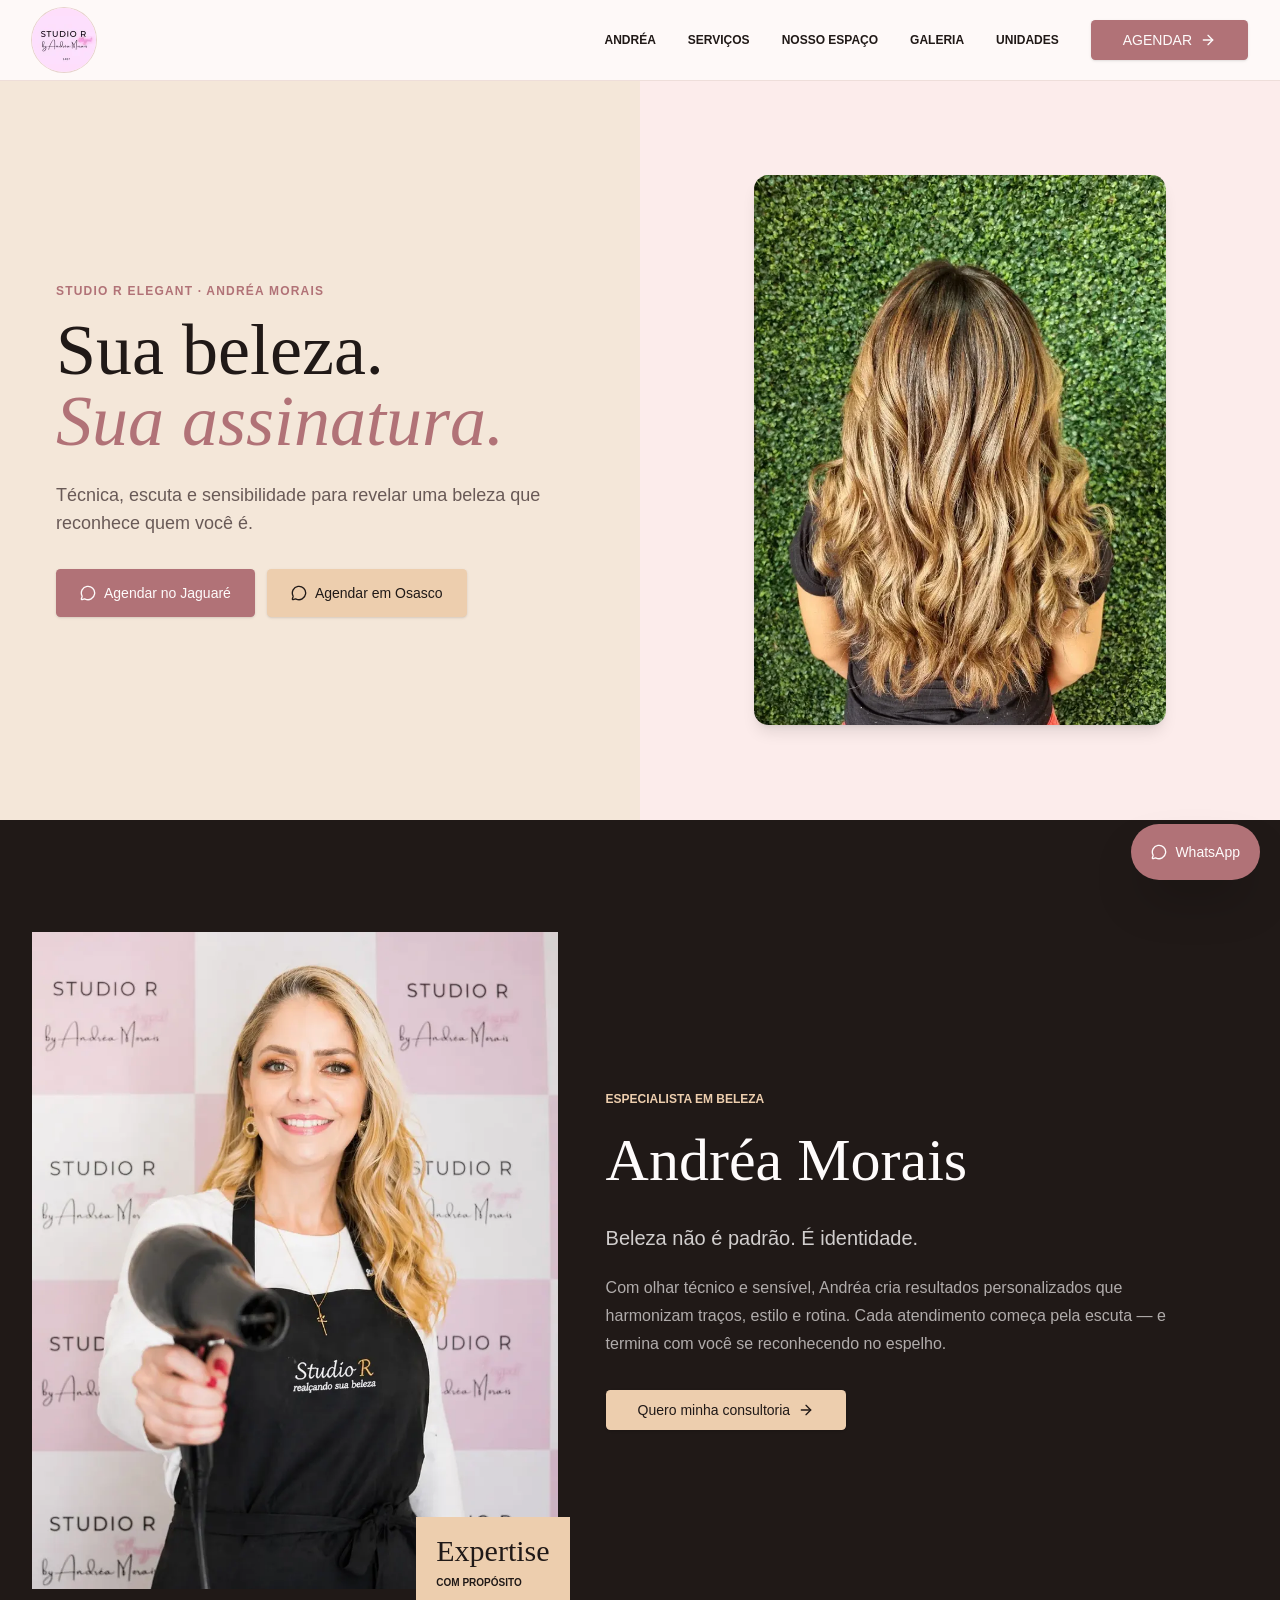
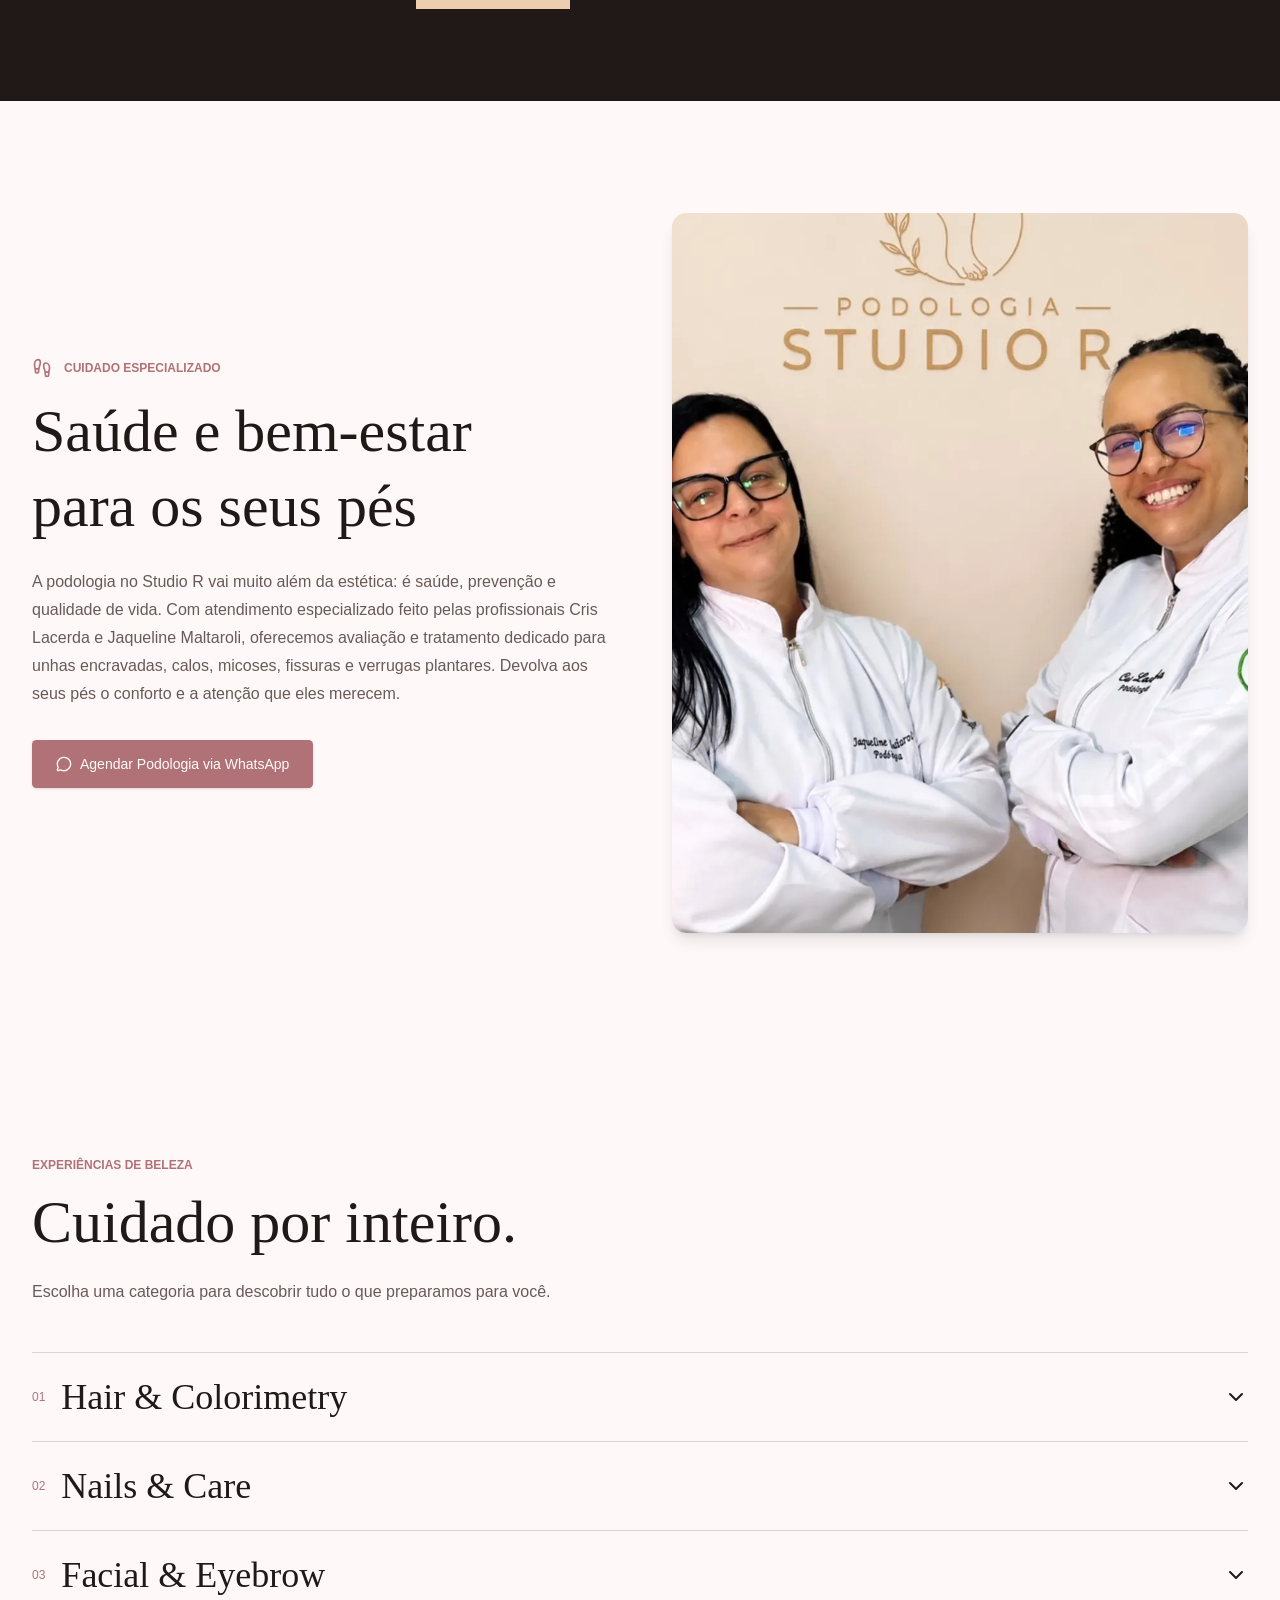
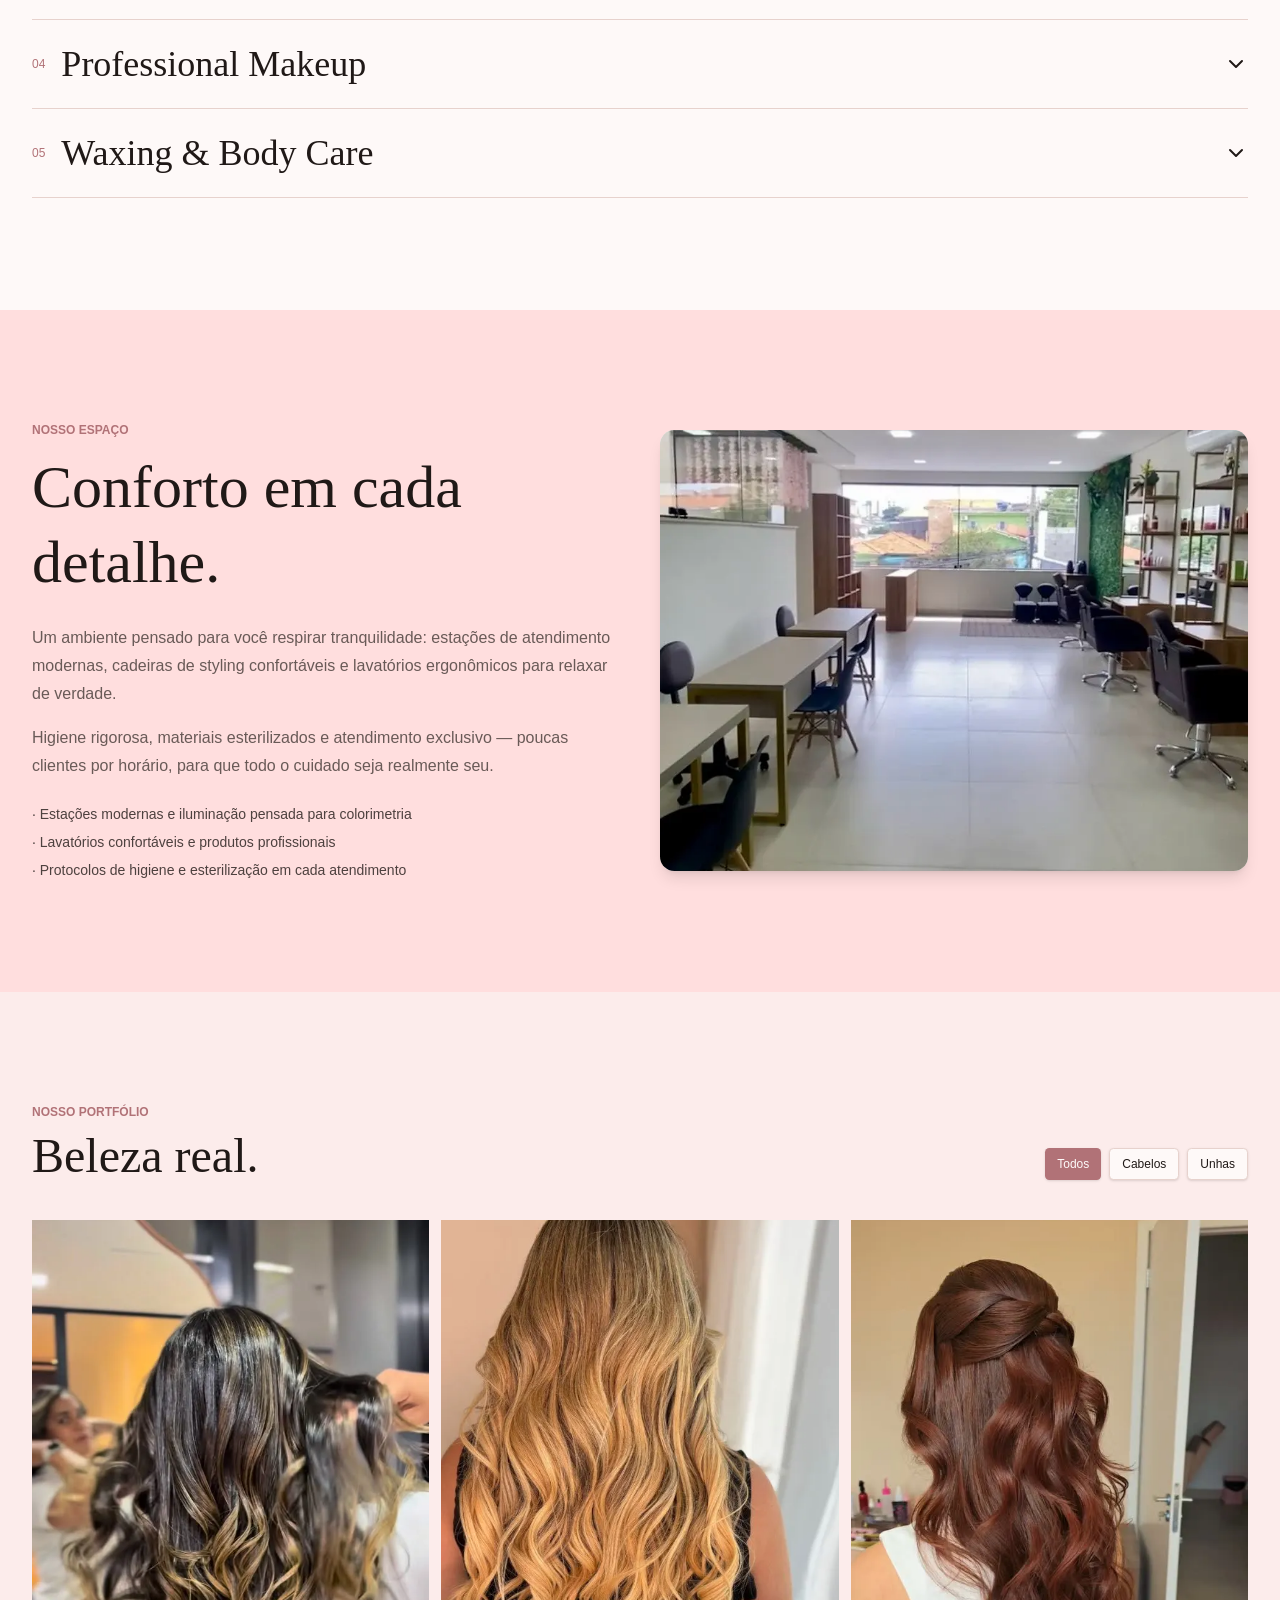
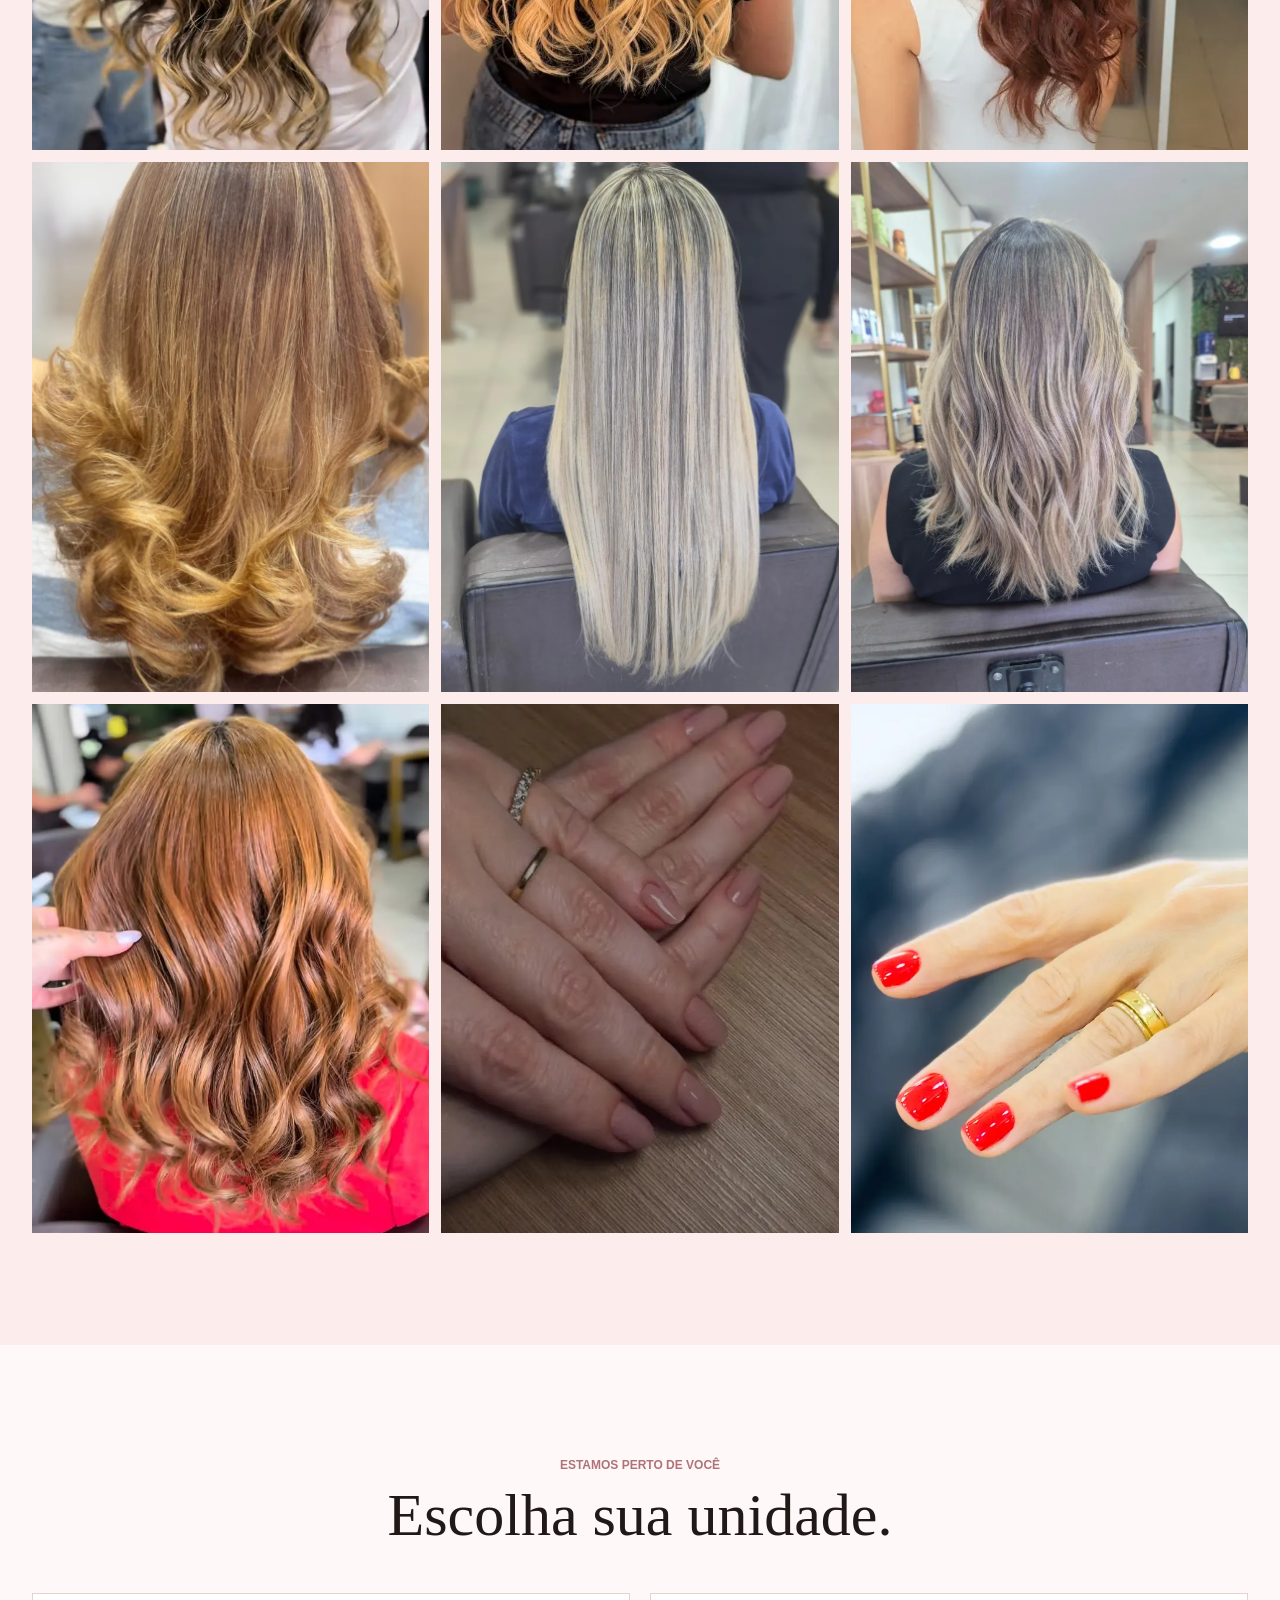
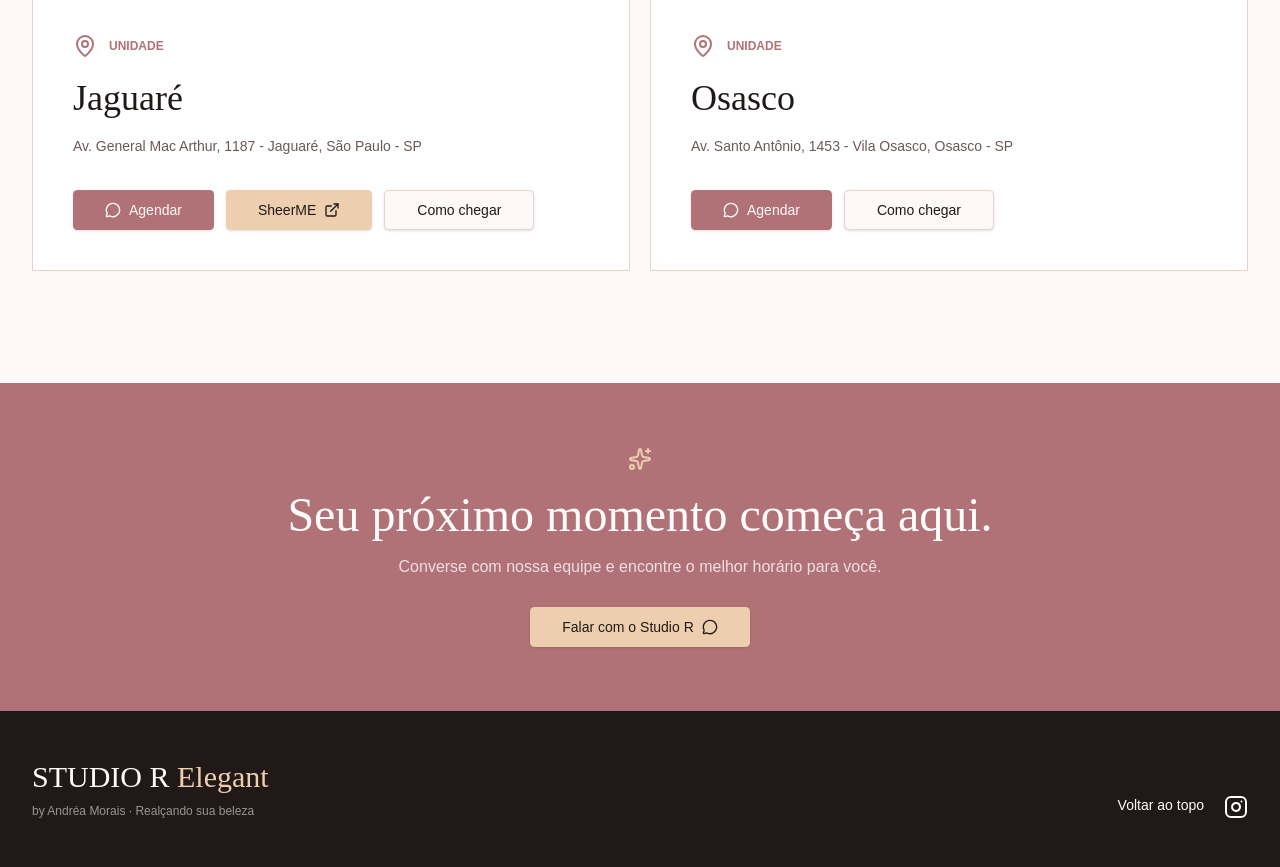
==== commit 72407a0d: "Melhora performance, SEO e acessibilidade sem alterar o visual - Imagens em WebP redimensionadas (2," ====
--- a/index.html
+++ b/index.html
@@ -1,26 +1,312 @@
 <!doctype html>
 <html lang="pt-BR">
 <head>
-<meta charset="utf-8">
-<meta name="viewport" content="width=device-width, initial-scale=1">
-<title>Studio R Elegant | Beleza no Jaguaré e Osasco</title>
-<meta name="author" content="Studio R Elegant">
-<meta name="description" content="Cabelos, visagismo, unhas, maquiagem e estética com Andréa Morais. Agende no Jaguaré ou em Osasco.">
-<!-- DEMO:INICIO -->
-<meta name="robots" content="noindex, nofollow">
-<!-- DEMO:FIM -->
-<meta property="og:title" content="Studio R Elegant by Andréa Morais">
-<meta property="og:description" content="Uma beleza que reconhece quem você é. Agende seu momento.">
-<meta property="og:type" content="website">
-<meta name="twitter:card" content="summary_large_image">
-<link rel="icon" href="assets/img/favicon.png" type="image/png">
-<link rel="preconnect" href="https://fonts.googleapis.com">
-<link rel="preconnect" href="https://fonts.gstatic.com" crossorigin>
-<link rel="stylesheet" href="https://fonts.googleapis.com/css2?family=Italiana&family=Manrope:wght@400;500;600;700&display=swap">
-<link rel="stylesheet" href="assets/css/styles.css">
+  <meta charset="utf-8">
+  <meta name="viewport" content="width=device-width, initial-scale=1">
+  <title>Studio R Elegant | Beleza no Jaguaré e Osasco</title>
+  <meta name="description" content="Cabelos, visagismo, unhas, maquiagem, estética e podologia com Andréa Morais. Agende pelo WhatsApp no Jaguaré ou em Osasco.">
+  <meta name="author" content="Studio R Elegant">
+  <meta name="theme-color" content="#f2e8dd">
+  <!-- DEMO:INICIO -->
+  <meta name="robots" content="noindex, nofollow">
+  <!-- DEMO:FIM -->
+  <!-- Ao publicar no domínio: trocar a URL da demo pelo domínio final (canonical, og:url, og:image) -->
+  <link rel="canonical" href="https://caiquevieira.github.io/studio-r-elegant-demo/">
+  <meta property="og:type" content="website">
+  <meta property="og:locale" content="pt_BR">
+  <meta property="og:site_name" content="Studio R Elegant">
+  <meta property="og:title" content="Studio R Elegant by Andréa Morais">
+  <meta property="og:description" content="Uma beleza que reconhece quem você é. Agende seu momento no Jaguaré ou em Osasco.">
+  <meta property="og:url" content="https://caiquevieira.github.io/studio-r-elegant-demo/">
+  <meta property="og:image" content="https://caiquevieira.github.io/studio-r-elegant-demo/assets/img/og-image.jpg">
+  <meta property="og:image:width" content="1200">
+  <meta property="og:image:height" content="630">
+  <meta property="og:image:alt" content="Logo do Studio R Elegant by Andréa Morais">
+  <meta name="twitter:card" content="summary_large_image">
+
+  <link rel="icon" href="assets/img/favicon.ico" sizes="any">
+  <link rel="icon" href="assets/img/favicon.png" type="image/png">
+  <link rel="apple-touch-icon" href="assets/img/apple-touch-icon.png">
+
+  <link rel="preload" href="assets/fonts/italiana-latin.woff2" as="font" type="font/woff2" crossorigin>
+  <link rel="preload" href="assets/fonts/manrope-latin.woff2" as="font" type="font/woff2" crossorigin>
+  <link rel="stylesheet" href="assets/css/styles.css?v=2">
+  <script src="assets/js/main.js?v=2" defer></script>
+
+  <script type="application/ld+json">
+  {
+    "@context": "https://schema.org",
+    "@graph": [
+      {
+        "@type": "BeautySalon",
+        "name": "Studio R Elegant — Jaguaré",
+        "parentOrganization": { "@id": "#studio-r" },
+        "telephone": "+55 11 97268-7788",
+        "address": {
+          "@type": "PostalAddress",
+          "streetAddress": "Av. General Mac Arthur, 1187",
+          "addressLocality": "São Paulo",
+          "addressRegion": "SP",
+          "addressCountry": "BR"
+        }
+      },
+      {
+        "@type": "BeautySalon",
+        "name": "Studio R Elegant — Osasco",
+        "parentOrganization": { "@id": "#studio-r" },
+        "telephone": "+55 11 97268-7788",
+        "address": {
+          "@type": "PostalAddress",
+          "streetAddress": "Av. Santo Antônio, 1453 - Vila Osasco",
+          "addressLocality": "Osasco",
+          "addressRegion": "SP",
+          "addressCountry": "BR"
+        }
+      },
+      {
+        "@type": "Organization",
+        "@id": "#studio-r",
+        "name": "Studio R Elegant by Andréa Morais",
+        "founder": { "@type": "Person", "name": "Andréa Morais" },
+        "sameAs": ["https://www.instagram.com/studior.elegant/"]
+      }
+    ]
+  }
+  </script>
 </head>
-<body>
-<main class="overflow-x-hidden bg-background text-foreground"><header class="fixed inset-x-0 top-0 z-50 border-b border-border/70 bg-background/90 backdrop-blur-xl"><div class="relative mx-auto flex h-20 max-w-7xl items-center justify-between px-5 lg:px-8"><a href="#inicio" class="absolute left-1/2 -translate-x-1/2 md:static md:translate-x-0"><img src="assets/img/logo-studio-r.jpg" alt="Studio R Elegant by Andréa Morais" width="64" height="64" class="h-14 w-14 shrink-0 rounded-full object-cover ring-1 ring-border sm:h-16 sm:w-16"/><span class="sr-only">Studio R Elegant by Andréa Morais</span></a><nav class="hidden items-center gap-8 text-xs font-semibold uppercase md:flex"><a href="#especialista">Andréa</a><a href="#servicos">Serviços</a><a href="#espaco">Nosso espaço</a><a href="#galeria">Galeria</a><a href="#unidades">Unidades</a><a href="https://api.whatsapp.com/send?phone=5511972687788&amp;text=Ol%C3%A1!%20Vim%20pelo%20site%20do%20Studio%20R%20Elegant%20e%20gostaria%20de%20agendar%20um%20hor%C3%A1rio%20na%20unidade%20Jaguar%C3%A9." target="_blank" rel="noreferrer" class="inline-flex items-center justify-center gap-2 whitespace-nowrap text-sm font-medium cursor-pointer transition-colors focus-visible:outline-none focus-visible:ring-1 focus-visible:ring-ring disabled:pointer-events-none disabled:opacity-50 disabled:cursor-not-allowed [&amp;_svg]:pointer-events-none [&amp;_svg]:size-4 [&amp;_svg]:shrink-0 bg-primary text-primary-foreground shadow hover:bg-primary/90 h-10 rounded-md px-8">Agendar <svg xmlns="http://www.w3.org/2000/svg" width="24" height="24" viewBox="0 0 24 24" fill="none" stroke="currentColor" stroke-width="2" stroke-linecap="round" stroke-linejoin="round" class="lucide lucide-arrow-right" aria-hidden="true"><path d="M5 12h14"></path><path d="m12 5 7 7-7 7"></path></svg></a></nav><span class="md:hidden"></span><button class="inline-flex items-center justify-center gap-2 whitespace-nowrap rounded-md text-sm font-medium cursor-pointer transition-colors focus-visible:outline-none focus-visible:ring-1 focus-visible:ring-ring disabled:pointer-events-none disabled:opacity-50 disabled:cursor-not-allowed [&amp;_svg]:pointer-events-none [&amp;_svg]:size-4 [&amp;_svg]:shrink-0 hover:bg-accent hover:text-accent-foreground h-9 w-9 md:hidden" aria-label="Abrir menu" aria-expanded="false" data-menu-toggle><svg xmlns="http://www.w3.org/2000/svg" width="24" height="24" viewBox="0 0 24 24" fill="none" stroke="currentColor" stroke-width="2" stroke-linecap="round" stroke-linejoin="round" class="lucide lucide-menu" data-icon-menu aria-hidden="true"><path d="M4 5h16"></path><path d="M4 12h16"></path><path d="M4 19h16"></path></svg><svg xmlns="http://www.w3.org/2000/svg" width="24" height="24" viewBox="0 0 24 24" fill="none" stroke="currentColor" stroke-width="2" stroke-linecap="round" stroke-linejoin="round" class="lucide lucide-x hidden" aria-hidden="true" data-icon-x><path d="M18 6 6 18"></path><path d="m6 6 12 12"></path></svg></button></div><nav class="border-t border-border bg-background p-5 md:hidden" id="menu-mobile" hidden><div class="flex flex-col gap-5 text-sm"><a href="#especialista">Andréa Morais</a><a href="#servicos">Serviços</a><a href="#espaco">Nosso espaço</a><a href="#galeria">Galeria</a><a href="#unidades">Unidades</a></div></nav></header><section id="inicio" class="grid pt-20 md:min-h-[calc(100svh-5rem)] md:grid-cols-2"><div class="flex items-center bg-nude px-5 py-16 sm:px-10 md:py-8 lg:px-14 lg:py-10"><div class="max-w-xl animate-fade-in"><p class="mb-4 text-xs font-semibold uppercase tracking-widest text-primary">Studio R Elegant · Andréa Morais</p><h1 class="text-5xl leading-[.98] text-foreground sm:text-6xl md:text-5xl lg:text-6xl xl:text-7xl">Sua beleza.<br/><em class="text-primary">Sua assinatura.</em></h1><p class="mt-6 text-base leading-7 text-muted-foreground sm:text-lg">Técnica, escuta e sensibilidade para revelar uma beleza que reconhece quem você é.</p><div class="mt-8 flex flex-col gap-3 lg:flex-row"><a href="https://api.whatsapp.com/send?phone=5511972687788&amp;text=Ol%C3%A1!%20Vim%20pelo%20site%20do%20Studio%20R%20Elegant%20e%20gostaria%20de%20agendar%20um%20hor%C3%A1rio%20na%20unidade%20Jaguar%C3%A9." target="_blank" rel="noreferrer" class="inline-flex items-center justify-center gap-2 whitespace-nowrap text-sm font-medium cursor-pointer transition-colors focus-visible:outline-none focus-visible:ring-1 focus-visible:ring-ring disabled:pointer-events-none disabled:opacity-50 disabled:cursor-not-allowed [&amp;_svg]:pointer-events-none [&amp;_svg]:size-4 [&amp;_svg]:shrink-0 bg-primary text-primary-foreground shadow hover:bg-primary/90 rounded-md h-12 px-6"><svg xmlns="http://www.w3.org/2000/svg" width="24" height="24" viewBox="0 0 24 24" fill="none" stroke="currentColor" stroke-width="2" stroke-linecap="round" stroke-linejoin="round" class="lucide lucide-message-circle" aria-hidden="true"><path d="M2.992 16.342a2 2 0 0 1 .094 1.167l-1.065 3.29a1 1 0 0 0 1.236 1.168l3.413-.998a2 2 0 0 1 1.099.092 10 10 0 1 0-4.777-4.719"></path></svg> Agendar no Jaguaré</a><a href="https://api.whatsapp.com/send?phone=5511972687788&amp;text=Ol%C3%A1!%20Vim%20pelo%20site%20do%20Studio%20R%20Elegant%20e%20gostaria%20de%20agendar%20um%20hor%C3%A1rio%20na%20unidade%20Osasco." target="_blank" rel="noreferrer" class="inline-flex items-center justify-center gap-2 whitespace-nowrap text-sm font-medium cursor-pointer transition-colors focus-visible:outline-none focus-visible:ring-1 focus-visible:ring-ring disabled:pointer-events-none disabled:opacity-50 disabled:cursor-not-allowed [&amp;_svg]:pointer-events-none [&amp;_svg]:size-4 [&amp;_svg]:shrink-0 bg-secondary text-secondary-foreground shadow-sm hover:bg-secondary/80 rounded-md h-12 px-6"><svg xmlns="http://www.w3.org/2000/svg" width="24" height="24" viewBox="0 0 24 24" fill="none" stroke="currentColor" stroke-width="2" stroke-linecap="round" stroke-linejoin="round" class="lucide lucide-message-circle" aria-hidden="true"><path d="M2.992 16.342a2 2 0 0 1 .094 1.167l-1.065 3.29a1 1 0 0 0 1.236 1.168l3.413-.998a2 2 0 0 1 1.099.092 10 10 0 1 0-4.777-4.719"></path></svg> Agendar em Osasco</a></div></div></div><div class="flex items-center justify-center bg-muted p-5 sm:p-8 md:py-8 lg:p-10"><img src="assets/img/hero-cabelo-loiro.webp" alt="Cabelo loiro iluminado com ondas feito no Studio R Elegant" class="block h-auto max-h-[400px] w-auto max-w-full rounded-2xl object-contain shadow-lg md:max-h-[520px] lg:max-h-[550px]"/></div></section><section id="especialista" class="bg-foreground py-20 text-primary-foreground lg:py-28"><div class="mx-auto grid max-w-7xl gap-12 px-5 lg:grid-cols-[.9fr_1.1fr] lg:items-center lg:px-8"><div class="relative"><img src="assets/img/andrea-morais.jpg" alt="Andréa Morais, especialista em beleza e visagismo" class="aspect-[4/5] w-full object-cover object-top"/><div class="absolute -bottom-5 -right-3 bg-secondary px-5 py-4 text-secondary-foreground"><span class="font-display text-3xl">Expertise</span><br/><span class="text-[10px] font-bold uppercase">com propósito</span></div></div><div><p class="text-xs font-semibold uppercase text-secondary">Especialista em beleza</p><h2 class="mt-4 text-5xl leading-tight sm:text-6xl">Andréa Morais</h2><p class="mt-6 text-xl leading-8 text-primary-foreground/80">Beleza não é padrão. É identidade.</p><p class="mt-5 max-w-xl leading-7 text-primary-foreground/65">Com olhar técnico e sensível, Andréa cria resultados personalizados que harmonizam traços, estilo e rotina. Cada atendimento começa pela escuta — e termina com você se reconhecendo no espelho.</p><a href="https://api.whatsapp.com/send?phone=5511972687788&amp;text=Ol%C3%A1!%20Vim%20pelo%20site%20do%20Studio%20R%20Elegant%20e%20gostaria%20de%20agendar%20um%20hor%C3%A1rio%20na%20unidade%20Jaguar%C3%A9%20%E2%80%94%20quero%20uma%20consultoria%20de%20visagismo." target="_blank" rel="noreferrer" class="inline-flex items-center justify-center gap-2 whitespace-nowrap text-sm font-medium cursor-pointer transition-colors focus-visible:outline-none focus-visible:ring-1 focus-visible:ring-ring disabled:pointer-events-none disabled:opacity-50 disabled:cursor-not-allowed [&amp;_svg]:pointer-events-none [&amp;_svg]:size-4 [&amp;_svg]:shrink-0 bg-secondary text-secondary-foreground shadow-sm hover:bg-secondary/80 h-10 rounded-md px-8 mt-8">Quero minha consultoria <svg xmlns="http://www.w3.org/2000/svg" width="24" height="24" viewBox="0 0 24 24" fill="none" stroke="currentColor" stroke-width="2" stroke-linecap="round" stroke-linejoin="round" class="lucide lucide-arrow-right" aria-hidden="true"><path d="M5 12h14"></path><path d="m12 5 7 7-7 7"></path></svg></a></div></div></section><section id="podologia" class="bg-background py-20 lg:py-28"><div class="mx-auto grid max-w-7xl gap-10 px-5 md:grid-cols-2 md:items-center lg:gap-16 lg:px-8"><div><div class="flex items-center gap-3 text-primary"><svg xmlns="http://www.w3.org/2000/svg" width="24" height="24" viewBox="0 0 24 24" fill="none" stroke="currentColor" stroke-width="2" stroke-linecap="round" stroke-linejoin="round" class="lucide lucide-footprints h-5 w-5 shrink-0" aria-hidden="true"><path d="M4 16v-2.38C4 11.5 2.97 10.5 3 8c.03-2.72 1.49-6 4.5-6C9.37 2 10 3.8 10 5.5c0 3.11-2 5.66-2 8.68V16a2 2 0 1 1-4 0Z"></path><path d="M20 20v-2.38c0-2.12 1.03-3.12 1-5.62-.03-2.72-1.49-6-4.5-6C14.63 6 14 7.8 14 9.5c0 3.11 2 5.66 2 8.68V20a2 2 0 1 0 4 0Z"></path><path d="M16 17h4"></path><path d="M4 13h4"></path></svg><p class="text-xs font-semibold uppercase">Cuidado especializado</p></div><h2 class="mt-4 hyphens-none text-4xl leading-tight sm:text-5xl lg:text-6xl"><span class="whitespace-nowrap">Saúde e bem-estar</span><br/>para os seus pés</h2><p class="mt-6 max-w-2xl leading-7 text-muted-foreground">A podologia no Studio R vai muito além da estética: é saúde, prevenção e qualidade de vida. Com atendimento especializado feito pelas profissionais Cris Lacerda e Jaqueline Maltaroli, oferecemos avaliação e tratamento dedicado para unhas encravadas, calos, micoses, fissuras e verrugas plantares. Devolva aos seus pés o conforto e a atenção que eles merecem.</p><a href="https://api.whatsapp.com/send?phone=5511972687788&amp;text=Ol%C3%A1!%20Vim%20pelo%20site%20do%20Studio%20R%20Elegant%20e%20gostaria%20de%20agendar%20um%20atendimento%20de%20podologia." target="_blank" rel="noreferrer" class="inline-flex items-center justify-center gap-2 whitespace-nowrap text-sm font-medium cursor-pointer transition-colors focus-visible:outline-none focus-visible:ring-1 focus-visible:ring-ring disabled:pointer-events-none disabled:opacity-50 disabled:cursor-not-allowed [&amp;_svg]:pointer-events-none [&amp;_svg]:size-4 [&amp;_svg]:shrink-0 bg-primary text-primary-foreground shadow hover:bg-primary/90 h-10 rounded-md mt-8 min-h-12 w-full px-6 sm:w-auto"><svg xmlns="http://www.w3.org/2000/svg" width="24" height="24" viewBox="0 0 24 24" fill="none" stroke="currentColor" stroke-width="2" stroke-linecap="round" stroke-linejoin="round" class="lucide lucide-message-circle" aria-hidden="true"><path d="M2.992 16.342a2 2 0 0 1 .094 1.167l-1.065 3.29a1 1 0 0 0 1.236 1.168l3.413-.998a2 2 0 0 1 1.099.092 10 10 0 1 0-4.777-4.719"></path></svg> Agendar Podologia via WhatsApp</a></div><div class="overflow-hidden rounded-2xl bg-card shadow-lg"><img src="assets/img/podologia-equipe.jpg" alt="Profissionais de podologia do Studio R" loading="lazy" class="aspect-[4/5] w-full object-cover object-center"/></div></div></section><section id="servicos" class="py-20 lg:py-28"><div class="mx-auto max-w-7xl px-5 lg:px-8"><div class="max-w-2xl"><p class="text-xs font-semibold uppercase text-primary">Experiências de beleza</p><h2 class="mt-3 text-5xl leading-tight sm:text-6xl">Cuidado por inteiro.</h2><p class="mt-5 text-muted-foreground">Escolha uma categoria para descobrir tudo o que preparamos para você.</p></div><div class="mt-12 border-t border-border"><details class="group border-b border-border py-6"><summary class="grid cursor-pointer list-none grid-cols-[auto_minmax(0,1fr)_auto] items-center gap-4"><span class="text-xs text-primary">01</span><h3 class="truncate text-2xl sm:text-4xl">Hair &amp; Colorimetry</h3><svg xmlns="http://www.w3.org/2000/svg" width="24" height="24" viewBox="0 0 24 24" fill="none" stroke="currentColor" stroke-width="2" stroke-linecap="round" stroke-linejoin="round" class="lucide lucide-chevron-down shrink-0 transition-transform group-open:rotate-180" aria-hidden="true"><path d="m6 9 6 6 6-6"></path></svg></summary><p class="ml-10 mt-4 max-w-2xl text-sm leading-7 text-muted-foreground sm:text-base">Loiras, morenas iluminadas, visagismo, tratamentos e penteados</p></details><details class="group border-b border-border py-6"><summary class="grid cursor-pointer list-none grid-cols-[auto_minmax(0,1fr)_auto] items-center gap-4"><span class="text-xs text-primary">02</span><h3 class="truncate text-2xl sm:text-4xl">Nails &amp; Care</h3><svg xmlns="http://www.w3.org/2000/svg" width="24" height="24" viewBox="0 0 24 24" fill="none" stroke="currentColor" stroke-width="2" stroke-linecap="round" stroke-linejoin="round" class="lucide lucide-chevron-down shrink-0 transition-transform group-open:rotate-180" aria-hidden="true"><path d="m6 9 6 6 6-6"></path></svg></summary><p class="ml-10 mt-4 max-w-2xl text-sm leading-7 text-muted-foreground sm:text-base">Manicure, pedicure, esmaltação em gel e alongamento</p></details><details class="group border-b border-border py-6"><summary class="grid cursor-pointer list-none grid-cols-[auto_minmax(0,1fr)_auto] items-center gap-4"><span class="text-xs text-primary">03</span><h3 class="truncate text-2xl sm:text-4xl">Facial &amp; Eyebrow</h3><svg xmlns="http://www.w3.org/2000/svg" width="24" height="24" viewBox="0 0 24 24" fill="none" stroke="currentColor" stroke-width="2" stroke-linecap="round" stroke-linejoin="round" class="lucide lucide-chevron-down shrink-0 transition-transform group-open:rotate-180" aria-hidden="true"><path d="m6 9 6 6 6-6"></path></svg></summary><p class="ml-10 mt-4 max-w-2xl text-sm leading-7 text-muted-foreground sm:text-base">Design de sobrancelhas, cílios e tratamentos faciais</p></details><details class="group border-b border-border py-6"><summary class="grid cursor-pointer list-none grid-cols-[auto_minmax(0,1fr)_auto] items-center gap-4"><span class="text-xs text-primary">04</span><h3 class="truncate text-2xl sm:text-4xl">Professional Makeup</h3><svg xmlns="http://www.w3.org/2000/svg" width="24" height="24" viewBox="0 0 24 24" fill="none" stroke="currentColor" stroke-width="2" stroke-linecap="round" stroke-linejoin="round" class="lucide lucide-chevron-down shrink-0 transition-transform group-open:rotate-180" aria-hidden="true"><path d="m6 9 6 6 6-6"></path></svg></summary><p class="ml-10 mt-4 max-w-2xl text-sm leading-7 text-muted-foreground sm:text-base">Maquiagem social, eventos, noivas e cursos de automaquiagem</p></details><details class="group border-b border-border py-6"><summary class="grid cursor-pointer list-none grid-cols-[auto_minmax(0,1fr)_auto] items-center gap-4"><span class="text-xs text-primary">05</span><h3 class="truncate text-2xl sm:text-4xl">Waxing &amp; Body Care</h3><svg xmlns="http://www.w3.org/2000/svg" width="24" height="24" viewBox="0 0 24 24" fill="none" stroke="currentColor" stroke-width="2" stroke-linecap="round" stroke-linejoin="round" class="lucide lucide-chevron-down shrink-0 transition-transform group-open:rotate-180" aria-hidden="true"><path d="m6 9 6 6 6-6"></path></svg></summary><p class="ml-10 mt-4 max-w-2xl text-sm leading-7 text-muted-foreground sm:text-base">Cuidados corporais e depilação com delicadeza e atenção</p></details></div></div></section><section id="espaco" class="bg-accent py-20 lg:py-28"><div class="mx-auto grid max-w-7xl gap-10 px-5 md:grid-cols-2 md:items-center lg:px-8"><div><p class="text-xs font-semibold uppercase text-primary">Nosso espaço</p><h2 class="mt-3 text-5xl leading-tight sm:text-6xl">Conforto em cada detalhe.</h2><p class="mt-6 leading-7 text-muted-foreground">Um ambiente pensado para você respirar tranquilidade: estações de atendimento modernas, cadeiras de styling confortáveis e lavatórios ergonômicos para relaxar de verdade.</p><p class="mt-4 leading-7 text-muted-foreground">Higiene rigorosa, materiais esterilizados e atendimento exclusivo — poucas clientes por horário, para que todo o cuidado seja realmente seu.</p><ul class="mt-6 space-y-2 text-sm text-foreground/80"><li>· Estações modernas e iluminação pensada para colorimetria</li><li>· Lavatórios confortáveis e produtos profissionais</li><li>· Protocolos de higiene e esterilização em cada atendimento</li></ul></div><div class="overflow-hidden rounded-2xl bg-card shadow-lg"><img src="assets/img/interior-studio.webp" alt="Interior do Studio R Elegant com estações de atendimento" loading="lazy" class="aspect-[4/5] w-full object-cover sm:aspect-[4/3] md:aspect-[4/5] lg:aspect-[4/3]"/></div></div></section><section id="galeria" class="bg-muted py-20 lg:py-28"><div class="mx-auto max-w-7xl px-5 lg:px-8"><div class="flex flex-col justify-between gap-6 sm:flex-row sm:items-end"><div><p class="text-xs font-semibold uppercase text-primary">Nosso portfólio</p><h2 class="mt-3 text-5xl">Beleza real.</h2></div><div class="flex flex-wrap gap-2"><button class="inline-flex items-center justify-center gap-2 whitespace-nowrap font-medium cursor-pointer transition-colors focus-visible:outline-none focus-visible:ring-1 focus-visible:ring-ring disabled:pointer-events-none disabled:opacity-50 disabled:cursor-not-allowed [&amp;_svg]:pointer-events-none [&amp;_svg]:size-4 [&amp;_svg]:shrink-0 bg-primary text-primary-foreground shadow hover:bg-primary/90 h-8 rounded-md px-3 text-xs" data-filtro="Todos" aria-pressed="true">Todos</button><button class="inline-flex items-center justify-center gap-2 whitespace-nowrap font-medium cursor-pointer transition-colors focus-visible:outline-none focus-visible:ring-1 focus-visible:ring-ring disabled:pointer-events-none disabled:opacity-50 disabled:cursor-not-allowed [&amp;_svg]:pointer-events-none [&amp;_svg]:size-4 [&amp;_svg]:shrink-0 border border-input bg-background shadow-sm hover:bg-accent hover:text-accent-foreground h-8 rounded-md px-3 text-xs" data-filtro="Cabelos" aria-pressed="false">Cabelos</button><button class="inline-flex items-center justify-center gap-2 whitespace-nowrap font-medium cursor-pointer transition-colors focus-visible:outline-none focus-visible:ring-1 focus-visible:ring-ring disabled:pointer-events-none disabled:opacity-50 disabled:cursor-not-allowed [&amp;_svg]:pointer-events-none [&amp;_svg]:size-4 [&amp;_svg]:shrink-0 border border-input bg-background shadow-sm hover:bg-accent hover:text-accent-foreground h-8 rounded-md px-3 text-xs" data-filtro="Unhas" aria-pressed="false">Unhas</button></div></div><div class="mt-10 grid grid-cols-2 gap-3 sm:grid-cols-3"><figure class="overflow-hidden bg-card" data-categoria="Cabelos"><img src="assets/img/galeria-cabelo-morena-iluminada.jpg" alt="Morena iluminada com ondas" loading="lazy" class="w-full object-cover transition-transform duration-500 hover:scale-[1.03] aspect-[3/4]"/></figure><figure class="overflow-hidden bg-card" data-categoria="Cabelos"><img src="assets/img/galeria-cabelo-loiro-dourado.jpg" alt="Cabelo loiro dourado longo" loading="lazy" class="w-full object-cover transition-transform duration-500 hover:scale-[1.03] aspect-[3/4]"/></figure><figure class="overflow-hidden bg-card" data-categoria="Cabelos"><img src="assets/img/galeria-cabelo-ruivo-ondas.jpg" alt="Penteado ruivo com ondas" loading="lazy" class="w-full object-cover transition-transform duration-500 hover:scale-[1.03] aspect-[3/4]"/></figure><figure class="overflow-hidden bg-card" data-categoria="Cabelos"><img src="assets/img/galeria-cabelo-castanho-dourado.jpg" alt="Cabelo castanho dourado modelado" loading="lazy" class="w-full object-cover transition-transform duration-500 hover:scale-[1.03] aspect-[3/4]"/></figure><figure class="overflow-hidden bg-card" data-categoria="Cabelos"><img src="assets/img/galeria-cabelo-loiro-longo.jpg" alt="Loiro longo e liso" loading="lazy" class="w-full object-cover transition-transform duration-500 hover:scale-[1.03] aspect-[3/4]"/></figure><figure class="overflow-hidden bg-card" data-categoria="Cabelos"><img src="assets/img/galeria-cabelo-loiro-medio.jpg" alt="Loiro médio com movimento" loading="lazy" class="w-full object-cover transition-transform duration-500 hover:scale-[1.03] aspect-[3/4]"/></figure><figure class="overflow-hidden bg-card" data-categoria="Cabelos"><img src="assets/img/galeria-cabelo-ruivo-acobreado.jpg" alt="Ruivo acobreado com ondas" loading="lazy" class="w-full object-cover transition-transform duration-500 hover:scale-[1.03] aspect-[3/4]"/></figure><figure class="overflow-hidden bg-card" data-categoria="Unhas"><img src="assets/img/galeria-unha-nude.jpg" alt="Unhas nude elegantes" loading="lazy" class="w-full object-cover transition-transform duration-500 hover:scale-[1.03] aspect-[3/4]"/></figure><figure class="overflow-hidden bg-card" data-categoria="Unhas"><img src="assets/img/galeria-unha-vermelha.jpg" alt="Unhas vermelhas clássicas" loading="lazy" class="w-full object-cover transition-transform duration-500 hover:scale-[1.03] aspect-[16/10] sm:aspect-[3/4]"/></figure></div></div></section><section id="unidades" class="py-20 lg:py-28"><div class="mx-auto max-w-7xl px-5 lg:px-8"><p class="text-center text-xs font-semibold uppercase text-primary">Estamos perto de você</p><h2 class="mt-3 text-center text-5xl sm:text-6xl">Escolha sua unidade.</h2><div class="mt-12 grid gap-5 lg:grid-cols-2"><article class="border border-border bg-card p-7 sm:p-10"><div class="flex items-center gap-3 text-primary"><svg xmlns="http://www.w3.org/2000/svg" width="24" height="24" viewBox="0 0 24 24" fill="none" stroke="currentColor" stroke-width="2" stroke-linecap="round" stroke-linejoin="round" class="lucide lucide-map-pin" aria-hidden="true"><path d="M20 10c0 4.993-5.539 10.193-7.399 11.799a1 1 0 0 1-1.202 0C9.539 20.193 4 14.993 4 10a8 8 0 0 1 16 0"></path><circle cx="12" cy="10" r="3"></circle></svg><span class="text-xs font-bold uppercase">Unidade</span></div><h3 class="mt-5 text-4xl">Jaguaré</h3><p class="mt-4 max-w-md text-sm leading-6 text-muted-foreground">Av. General Mac Arthur, 1187 - Jaguaré, São Paulo - SP</p><div class="mt-8 flex flex-col gap-3 sm:flex-row"><a href="https://api.whatsapp.com/send?phone=5511972687788&amp;text=Ol%C3%A1!%20Vim%20pelo%20site%20do%20Studio%20R%20Elegant%20e%20gostaria%20de%20agendar%20um%20hor%C3%A1rio%20na%20unidade%20Jaguar%C3%A9." target="_blank" rel="noreferrer" class="inline-flex items-center justify-center gap-2 whitespace-nowrap text-sm font-medium cursor-pointer transition-colors focus-visible:outline-none focus-visible:ring-1 focus-visible:ring-ring disabled:pointer-events-none disabled:opacity-50 disabled:cursor-not-allowed [&amp;_svg]:pointer-events-none [&amp;_svg]:size-4 [&amp;_svg]:shrink-0 bg-primary text-primary-foreground shadow hover:bg-primary/90 h-10 rounded-md px-8"><svg xmlns="http://www.w3.org/2000/svg" width="24" height="24" viewBox="0 0 24 24" fill="none" stroke="currentColor" stroke-width="2" stroke-linecap="round" stroke-linejoin="round" class="lucide lucide-message-circle" aria-hidden="true"><path d="M2.992 16.342a2 2 0 0 1 .094 1.167l-1.065 3.29a1 1 0 0 0 1.236 1.168l3.413-.998a2 2 0 0 1 1.099.092 10 10 0 1 0-4.777-4.719"></path></svg> Agendar</a><a href="https://sheerme.com/g/studio-r-jaguare-60773" target="_blank" rel="noreferrer" class="inline-flex items-center justify-center gap-2 whitespace-nowrap text-sm font-medium cursor-pointer transition-colors focus-visible:outline-none focus-visible:ring-1 focus-visible:ring-ring disabled:pointer-events-none disabled:opacity-50 disabled:cursor-not-allowed [&amp;_svg]:pointer-events-none [&amp;_svg]:size-4 [&amp;_svg]:shrink-0 bg-secondary text-secondary-foreground shadow-sm hover:bg-secondary/80 h-10 rounded-md px-8">SheerME <svg xmlns="http://www.w3.org/2000/svg" width="24" height="24" viewBox="0 0 24 24" fill="none" stroke="currentColor" stroke-width="2" stroke-linecap="round" stroke-linejoin="round" class="lucide lucide-external-link" aria-hidden="true"><path d="M15 3h6v6"></path><path d="M10 14 21 3"></path><path d="M18 13v6a2 2 0 0 1-2 2H5a2 2 0 0 1-2-2V8a2 2 0 0 1 2-2h6"></path></svg></a><a href="https://www.google.com/maps/search/?api=1&amp;query=Av.%20General%20Mac%20Arthur%2C%201187%20-%20Jaguar%C3%A9%2C%20S%C3%A3o%20Paulo%20-%20SP" target="_blank" rel="noreferrer" class="inline-flex items-center justify-center gap-2 whitespace-nowrap text-sm font-medium cursor-pointer transition-colors focus-visible:outline-none focus-visible:ring-1 focus-visible:ring-ring disabled:pointer-events-none disabled:opacity-50 disabled:cursor-not-allowed [&amp;_svg]:pointer-events-none [&amp;_svg]:size-4 [&amp;_svg]:shrink-0 border border-input bg-background shadow-sm hover:bg-accent hover:text-accent-foreground h-10 rounded-md px-8">Como chegar</a></div></article><article class="border border-border bg-card p-7 sm:p-10"><div class="flex items-center gap-3 text-primary"><svg xmlns="http://www.w3.org/2000/svg" width="24" height="24" viewBox="0 0 24 24" fill="none" stroke="currentColor" stroke-width="2" stroke-linecap="round" stroke-linejoin="round" class="lucide lucide-map-pin" aria-hidden="true"><path d="M20 10c0 4.993-5.539 10.193-7.399 11.799a1 1 0 0 1-1.202 0C9.539 20.193 4 14.993 4 10a8 8 0 0 1 16 0"></path><circle cx="12" cy="10" r="3"></circle></svg><span class="text-xs font-bold uppercase">Unidade</span></div><h3 class="mt-5 text-4xl">Osasco</h3><p class="mt-4 max-w-md text-sm leading-6 text-muted-foreground">Av. Santo Antônio, 1453 - Vila Osasco, Osasco - SP</p><div class="mt-8 flex flex-col gap-3 sm:flex-row"><a href="https://api.whatsapp.com/send?phone=5511972687788&amp;text=Ol%C3%A1!%20Vim%20pelo%20site%20do%20Studio%20R%20Elegant%20e%20gostaria%20de%20agendar%20um%20hor%C3%A1rio%20na%20unidade%20Osasco." target="_blank" rel="noreferrer" class="inline-flex items-center justify-center gap-2 whitespace-nowrap text-sm font-medium cursor-pointer transition-colors focus-visible:outline-none focus-visible:ring-1 focus-visible:ring-ring disabled:pointer-events-none disabled:opacity-50 disabled:cursor-not-allowed [&amp;_svg]:pointer-events-none [&amp;_svg]:size-4 [&amp;_svg]:shrink-0 bg-primary text-primary-foreground shadow hover:bg-primary/90 h-10 rounded-md px-8"><svg xmlns="http://www.w3.org/2000/svg" width="24" height="24" viewBox="0 0 24 24" fill="none" stroke="currentColor" stroke-width="2" stroke-linecap="round" stroke-linejoin="round" class="lucide lucide-message-circle" aria-hidden="true"><path d="M2.992 16.342a2 2 0 0 1 .094 1.167l-1.065 3.29a1 1 0 0 0 1.236 1.168l3.413-.998a2 2 0 0 1 1.099.092 10 10 0 1 0-4.777-4.719"></path></svg> Agendar</a><a href="https://www.google.com/maps/search/?api=1&amp;query=Av.%20Santo%20Ant%C3%B4nio%2C%201453%20-%20Vila%20Osasco%2C%20Osasco%20-%20SP" target="_blank" rel="noreferrer" class="inline-flex items-center justify-center gap-2 whitespace-nowrap text-sm font-medium cursor-pointer transition-colors focus-visible:outline-none focus-visible:ring-1 focus-visible:ring-ring disabled:pointer-events-none disabled:opacity-50 disabled:cursor-not-allowed [&amp;_svg]:pointer-events-none [&amp;_svg]:size-4 [&amp;_svg]:shrink-0 border border-input bg-background shadow-sm hover:bg-accent hover:text-accent-foreground h-10 rounded-md px-8">Como chegar</a></div></article></div></div></section><section class="bg-primary py-16 text-primary-foreground"><div class="mx-auto flex max-w-5xl flex-col items-center px-5 text-center"><svg xmlns="http://www.w3.org/2000/svg" width="24" height="24" viewBox="0 0 24 24" fill="none" stroke="currentColor" stroke-width="2" stroke-linecap="round" stroke-linejoin="round" class="lucide lucide-sparkles mb-5 text-secondary" aria-hidden="true"><path d="M11.017 2.814a1 1 0 0 1 1.966 0l1.051 5.558a2 2 0 0 0 1.594 1.594l5.558 1.051a1 1 0 0 1 0 1.966l-5.558 1.051a2 2 0 0 0-1.594 1.594l-1.051 5.558a1 1 0 0 1-1.966 0l-1.051-5.558a2 2 0 0 0-1.594-1.594l-5.558-1.051a1 1 0 0 1 0-1.966l5.558-1.051a2 2 0 0 0 1.594-1.594z"></path><path d="M20 2v4"></path><path d="M22 4h-4"></path><circle cx="4" cy="20" r="2"></circle></svg><h2 class="text-4xl sm:text-5xl">Seu próximo momento começa aqui.</h2><p class="mt-4 text-primary-foreground/80">Converse com nossa equipe e encontre o melhor horário para você.</p><a href="https://api.whatsapp.com/send?phone=5511972687788&amp;text=Ol%C3%A1!%20Vim%20pelo%20site%20do%20Studio%20R%20Elegant%20e%20gostaria%20de%20agendar%20um%20hor%C3%A1rio%20na%20unidade%20Jaguar%C3%A9." target="_blank" rel="noreferrer" class="inline-flex items-center justify-center gap-2 whitespace-nowrap text-sm font-medium cursor-pointer transition-colors focus-visible:outline-none focus-visible:ring-1 focus-visible:ring-ring disabled:pointer-events-none disabled:opacity-50 disabled:cursor-not-allowed [&amp;_svg]:pointer-events-none [&amp;_svg]:size-4 [&amp;_svg]:shrink-0 bg-secondary text-secondary-foreground shadow-sm hover:bg-secondary/80 h-10 rounded-md px-8 mt-7">Falar com o Studio R <svg xmlns="http://www.w3.org/2000/svg" width="24" height="24" viewBox="0 0 24 24" fill="none" stroke="currentColor" stroke-width="2" stroke-linecap="round" stroke-linejoin="round" class="lucide lucide-message-circle" aria-hidden="true"><path d="M2.992 16.342a2 2 0 0 1 .094 1.167l-1.065 3.29a1 1 0 0 0 1.236 1.168l3.413-.998a2 2 0 0 1 1.099.092 10 10 0 1 0-4.777-4.719"></path></svg></a></div></section><footer class="bg-foreground py-12 text-primary-foreground"><div class="mx-auto flex max-w-7xl flex-col gap-8 px-5 sm:flex-row sm:items-end sm:justify-between lg:px-8"><div><p class="font-display text-3xl">STUDIO R <span class="text-secondary">Elegant</span></p><p class="mt-2 text-xs text-primary-foreground/55">by Andréa Morais · Realçando sua beleza</p></div><div class="flex gap-5 text-sm"><a href="#inicio">Voltar ao topo</a><a href="https://www.instagram.com/studior.elegant/" target="_blank" rel="noreferrer" aria-label="Instagram"><svg xmlns="http://www.w3.org/2000/svg" width="24" height="24" viewBox="0 0 24 24" fill="none" stroke="currentColor" stroke-width="2" stroke-linecap="round" stroke-linejoin="round" class="lucide lucide-instagram" aria-hidden="true"><rect width="20" height="20" x="2" y="2" rx="5" ry="5"></rect><path d="M16 11.37A4 4 0 1 1 12.63 8 4 4 0 0 1 16 11.37z"></path><line x1="17.5" x2="17.51" y1="6.5" y2="6.5"></line></svg></a></div></div></footer><div class="fixed bottom-5 right-5 z-50 flex flex-col items-end gap-2"><div class="w-64 border border-border bg-card p-2 shadow-2xl" id="wa-menu" hidden><p class="px-3 py-2 text-xs font-semibold uppercase text-muted-foreground">Escolha a unidade</p><a class="flex items-center justify-between p-3 text-sm hover:bg-muted" href="https://api.whatsapp.com/send?phone=5511972687788&amp;text=Ol%C3%A1!%20Vim%20pelo%20site%20do%20Studio%20R%20Elegant%20e%20gostaria%20de%20agendar%20um%20hor%C3%A1rio%20na%20unidade%20Jaguar%C3%A9." target="_blank" rel="noreferrer">Jaguaré <svg xmlns="http://www.w3.org/2000/svg" width="24" height="24" viewBox="0 0 24 24" fill="none" stroke="currentColor" stroke-width="2" stroke-linecap="round" stroke-linejoin="round" class="lucide lucide-arrow-right" aria-hidden="true"><path d="M5 12h14"></path><path d="m12 5 7 7-7 7"></path></svg></a><a class="flex items-center justify-between p-3 text-sm hover:bg-muted" href="https://api.whatsapp.com/send?phone=5511972687788&amp;text=Ol%C3%A1!%20Vim%20pelo%20site%20do%20Studio%20R%20Elegant%20e%20gostaria%20de%20agendar%20um%20hor%C3%A1rio%20na%20unidade%20Osasco." target="_blank" rel="noreferrer">Osasco <svg xmlns="http://www.w3.org/2000/svg" width="24" height="24" viewBox="0 0 24 24" fill="none" stroke="currentColor" stroke-width="2" stroke-linecap="round" stroke-linejoin="round" class="lucide lucide-arrow-right" aria-hidden="true"><path d="M5 12h14"></path><path d="m12 5 7 7-7 7"></path></svg></a></div><button class="inline-flex items-center justify-center gap-2 whitespace-nowrap text-sm font-medium cursor-pointer transition-colors focus-visible:outline-none focus-visible:ring-1 focus-visible:ring-ring disabled:pointer-events-none disabled:opacity-50 disabled:cursor-not-allowed [&amp;_svg]:pointer-events-none [&amp;_svg]:size-4 [&amp;_svg]:shrink-0 bg-primary text-primary-foreground hover:bg-primary/90 h-14 rounded-full px-5 shadow-2xl" aria-expanded="false" aria-controls="wa-menu" data-wa-toggle><svg xmlns="http://www.w3.org/2000/svg" width="24" height="24" viewBox="0 0 24 24" fill="none" stroke="currentColor" stroke-width="2" stroke-linecap="round" stroke-linejoin="round" class="lucide lucide-message-circle" aria-hidden="true"><path d="M2.992 16.342a2 2 0 0 1 .094 1.167l-1.065 3.29a1 1 0 0 0 1.236 1.168l3.413-.998a2 2 0 0 1 1.099.092 10 10 0 1 0-4.777-4.719"></path></svg> <span>WhatsApp</span></button></div></main>
-<script src="assets/js/main.js" defer></script>
+<body class="overflow-x-hidden antialiased">
+  <!-- Ícones (Lucide) -->
+  <svg xmlns="http://www.w3.org/2000/svg" class="hidden">
+    <symbol id="i-arrow-right" viewBox="0 0 24 24"><path d="M5 12h14"/><path d="m12 5 7 7-7 7"/></symbol>
+    <symbol id="i-chevron-down" viewBox="0 0 24 24"><path d="m6 9 6 6 6-6"/></symbol>
+    <symbol id="i-external-link" viewBox="0 0 24 24"><path d="M15 3h6v6"/><path d="M10 14 21 3"/><path d="M18 13v6a2 2 0 0 1-2 2H5a2 2 0 0 1-2-2V8a2 2 0 0 1 2-2h6"/></symbol>
+    <symbol id="i-footprints" viewBox="0 0 24 24"><path d="M4 16v-2.38C4 11.5 2.97 10.5 3 8c.03-2.72 1.49-6 4.5-6C9.37 2 10 3.8 10 5.5c0 3.11-2 5.66-2 8.68V16a2 2 0 1 1-4 0Z"/><path d="M20 20v-2.38c0-2.12 1.03-3.12 1-5.62-.03-2.72-1.49-6-4.5-6C14.63 6 14 7.8 14 9.5c0 3.11 2 5.66 2 8.68V20a2 2 0 1 0 4 0Z"/><path d="M16 17h4"/><path d="M4 13h4"/></symbol>
+    <symbol id="i-instagram" viewBox="0 0 24 24"><rect width="20" height="20" x="2" y="2" rx="5" ry="5"/><path d="M16 11.37A4 4 0 1 1 12.63 8 4 4 0 0 1 16 11.37z"/><line x1="17.5" x2="17.51" y1="6.5" y2="6.5"/></symbol>
+    <symbol id="i-map-pin" viewBox="0 0 24 24"><path d="M20 10c0 4.993-5.539 10.193-7.399 11.799a1 1 0 0 1-1.202 0C9.539 20.193 4 14.993 4 10a8 8 0 0 1 16 0"/><circle cx="12" cy="10" r="3"/></symbol>
+    <symbol id="i-menu" viewBox="0 0 24 24"><path d="M4 5h16"/><path d="M4 12h16"/><path d="M4 19h16"/></symbol>
+    <symbol id="i-x" viewBox="0 0 24 24"><path d="M18 6 6 18"/><path d="m6 6 12 12"/></symbol>
+    <symbol id="i-message-circle" viewBox="0 0 24 24"><path d="M2.992 16.342a2 2 0 0 1 .094 1.167l-1.065 3.29a1 1 0 0 0 1.236 1.168l3.413-.998a2 2 0 0 1 1.099.092 10 10 0 1 0-4.777-4.719"/></symbol>
+    <symbol id="i-sparkles" viewBox="0 0 24 24"><path d="M11.017 2.814a1 1 0 0 1 1.966 0l1.051 5.558a2 2 0 0 0 1.594 1.594l5.558 1.051a1 1 0 0 1 0 1.966l-5.558 1.051a2 2 0 0 0-1.594 1.594l-1.051 5.558a1 1 0 0 1-1.966 0l-1.051-5.558a2 2 0 0 0-1.594-1.594l-5.558-1.051a1 1 0 0 1 0-1.966l5.558-1.051a2 2 0 0 0 1.594-1.594z"/><path d="M20 2v4"/><path d="M22 4h-4"/><circle cx="4" cy="20" r="2"/></symbol>
+  </svg>
+
+  <a href="#conteudo" class="sr-only focus:not-sr-only focus:fixed focus:left-3 focus:top-3 focus:z-[60] focus:rounded-md focus:bg-background focus:px-4 focus:py-2 focus:text-sm focus:font-semibold focus:shadow-lg">Pular para o conteúdo</a>
+
+  <header class="fixed inset-x-0 top-0 z-50 border-b border-border/70 bg-background/90 backdrop-blur-xl">
+    <div class="relative mx-auto flex h-20 max-w-7xl items-center justify-between px-5 lg:px-8">
+      <a href="#inicio" class="absolute left-1/2 -translate-x-1/2 md:static md:translate-x-0">
+        <img src="assets/img/logo-studio-r.webp" alt="" width="64" height="64" class="h-14 w-14 shrink-0 rounded-full object-cover ring-1 ring-border sm:h-16 sm:w-16">
+        <span class="sr-only">Studio R Elegant by Andréa Morais — início</span>
+      </a>
+      <nav aria-label="Principal" class="hidden items-center gap-8 text-xs font-semibold uppercase md:flex">
+        <a href="#especialista">Andréa</a>
+        <a href="#servicos">Serviços</a>
+        <a href="#espaco">Nosso espaço</a>
+        <a href="#galeria">Galeria</a>
+        <a href="#unidades">Unidades</a>
+        <a href="https://wa.me/5511972687788?text=Ol%C3%A1!%20Vim%20pelo%20site%20do%20Studio%20R%20Elegant%20e%20gostaria%20de%20agendar%20um%20hor%C3%A1rio." target="_blank" rel="noopener" data-track="whatsapp" data-origem="header" aria-label="Agendar pelo WhatsApp" class="btn btn-primary btn-lg">Agendar <svg class="i" aria-hidden="true"><use href="#i-arrow-right"/></svg></a>
+      </nav>
+      <span class="md:hidden"></span>
+      <button type="button" class="btn btn-ghost btn-icon md:hidden" aria-label="Abrir menu" aria-expanded="false" aria-controls="menu-mobile" data-menu-toggle>
+        <svg class="i" aria-hidden="true" data-icon-menu><use href="#i-menu"/></svg>
+        <svg class="i hidden" aria-hidden="true" data-icon-x><use href="#i-x"/></svg>
+      </button>
+    </div>
+    <nav id="menu-mobile" aria-label="Menu" class="border-t border-border bg-background p-5 md:hidden" hidden>
+      <div class="flex flex-col gap-5 text-sm">
+        <a href="#especialista">Andréa Morais</a>
+        <a href="#servicos">Serviços</a>
+        <a href="#espaco">Nosso espaço</a>
+        <a href="#galeria">Galeria</a>
+        <a href="#unidades">Unidades</a>
+      </div>
+    </nav>
+  </header>
+
+  <main id="conteudo">
+    <section id="inicio" class="grid pt-20 md:min-h-[calc(100svh-5rem)] md:grid-cols-2">
+      <div class="flex items-center bg-nude px-5 py-16 sm:px-10 md:py-8 lg:px-14 lg:py-10">
+        <div class="max-w-xl">
+          <p class="mb-4 text-xs font-semibold uppercase tracking-widest text-primary">Studio R Elegant · Andréa Morais</p>
+          <h1 class="text-5xl leading-[.98] text-foreground sm:text-6xl md:text-5xl lg:text-6xl xl:text-7xl">Sua beleza.<br><em class="text-primary">Sua assinatura.</em></h1>
+          <p class="mt-6 text-base leading-7 text-muted-foreground sm:text-lg">Técnica, escuta e sensibilidade para revelar uma beleza que reconhece quem você é.</p>
+          <div class="mt-8 flex flex-col gap-3 lg:flex-row">
+            <a href="https://wa.me/5511972687788?text=Ol%C3%A1!%20Vim%20pelo%20site%20do%20Studio%20R%20Elegant%20e%20gostaria%20de%20agendar%20um%20hor%C3%A1rio%20na%20unidade%20Jaguar%C3%A9." target="_blank" rel="noopener" data-track="whatsapp" data-origem="hero-jaguare" class="btn btn-primary btn-lg h-12 px-6"><svg class="i" aria-hidden="true"><use href="#i-message-circle"/></svg> Agendar no Jaguaré</a>
+            <a href="https://wa.me/5511972687788?text=Ol%C3%A1!%20Vim%20pelo%20site%20do%20Studio%20R%20Elegant%20e%20gostaria%20de%20agendar%20um%20hor%C3%A1rio%20na%20unidade%20Osasco." target="_blank" rel="noopener" data-track="whatsapp" data-origem="hero-osasco" class="btn btn-secondary btn-lg h-12 px-6"><svg class="i" aria-hidden="true"><use href="#i-message-circle"/></svg> Agendar em Osasco</a>
+          </div>
+        </div>
+      </div>
+      <div class="flex items-center justify-center bg-muted p-5 sm:p-8 md:py-8 lg:p-10">
+        <img src="assets/img/hero-cabelo-loiro.webp" alt="Cabelo loiro iluminado com ondas feito no Studio R Elegant" width="765" height="1020" fetchpriority="high" class="block h-auto max-h-[400px] w-auto max-w-full rounded-2xl object-contain shadow-lg md:max-h-[520px] lg:max-h-[550px]">
+      </div>
+    </section>
+
+    <section id="especialista" class="bg-foreground py-20 text-primary-foreground lg:py-28">
+      <div class="mx-auto grid max-w-7xl gap-12 px-5 lg:grid-cols-[.9fr_1.1fr] lg:items-center lg:px-8">
+        <div class="relative">
+          <img src="assets/img/andrea-morais.webp" alt="Andréa Morais, especialista em beleza e visagismo" width="900" height="1101" loading="lazy" decoding="async" class="aspect-[4/5] w-full object-cover object-top">
+          <div class="absolute -bottom-5 -right-3 bg-secondary px-5 py-4 text-secondary-foreground"><span class="font-display text-3xl">Expertise</span><br><span class="text-[10px] font-bold uppercase">com propósito</span></div>
+        </div>
+        <div>
+          <p class="text-xs font-semibold uppercase text-secondary">Especialista em beleza</p>
+          <h2 class="mt-4 text-5xl leading-tight sm:text-6xl">Andréa Morais</h2>
+          <p class="mt-6 text-xl leading-8 text-primary-foreground/80">Beleza não é padrão. É identidade.</p>
+          <p class="mt-5 max-w-xl leading-7 text-primary-foreground/65">Com olhar técnico e sensível, Andréa cria resultados personalizados que harmonizam traços, estilo e rotina. Cada atendimento começa pela escuta — e termina com você se reconhecendo no espelho.</p>
+          <a href="https://wa.me/5511972687788?text=Ol%C3%A1!%20Vim%20pelo%20site%20do%20Studio%20R%20Elegant%20e%20gostaria%20de%20agendar%20uma%20consultoria%20de%20visagismo." target="_blank" rel="noopener" data-track="whatsapp" data-origem="servico-visagismo" class="btn btn-secondary btn-lg mt-8">Quero minha consultoria <svg class="i" aria-hidden="true"><use href="#i-arrow-right"/></svg></a>
+        </div>
+      </div>
+    </section>
+
+    <section id="podologia" class="bg-background py-20 lg:py-28">
+      <div class="mx-auto grid max-w-7xl gap-10 px-5 md:grid-cols-2 md:items-center lg:gap-16 lg:px-8">
+        <div>
+          <div class="flex items-center gap-3 text-primary"><svg class="i h-5 w-5 shrink-0" aria-hidden="true"><use href="#i-footprints"/></svg><p class="text-xs font-semibold uppercase">Cuidado especializado</p></div>
+          <h2 class="mt-4 hyphens-none text-4xl leading-tight sm:text-5xl lg:text-6xl"><span class="whitespace-nowrap">Saúde e bem-estar</span><br>para os seus pés</h2>
+          <p class="mt-6 max-w-2xl leading-7 text-muted-foreground">A podologia no Studio R vai muito além da estética: é saúde, prevenção e qualidade de vida. Com atendimento especializado feito pelas profissionais Cris Lacerda e Jaqueline Maltaroli, oferecemos avaliação e tratamento dedicado para unhas encravadas, calos, micoses, fissuras e verrugas plantares. Devolva aos seus pés o conforto e a atenção que eles merecem.</p>
+          <a href="https://wa.me/5511972687788?text=Ol%C3%A1!%20Vim%20pelo%20site%20do%20Studio%20R%20Elegant%20e%20gostaria%20de%20agendar%20um%20atendimento%20de%20podologia." target="_blank" rel="noopener" data-track="whatsapp" data-origem="servico-podologia" class="btn btn-primary btn-lg mt-8 min-h-12 w-full px-6 sm:w-auto"><svg class="i" aria-hidden="true"><use href="#i-message-circle"/></svg> Agendar Podologia via WhatsApp</a>
+        </div>
+        <div class="overflow-hidden rounded-2xl bg-card shadow-lg">
+          <img src="assets/img/podologia-equipe.webp" alt="Profissionais de podologia do Studio R" width="900" height="1600" loading="lazy" decoding="async" class="aspect-[4/5] w-full object-cover object-center">
+        </div>
+      </div>
+    </section>
+
+    <section id="servicos" class="py-20 lg:py-28">
+      <div class="mx-auto max-w-7xl px-5 lg:px-8">
+        <div class="max-w-2xl">
+          <p class="text-xs font-semibold uppercase text-primary">Experiências de beleza</p>
+          <h2 class="mt-3 text-5xl leading-tight sm:text-6xl">Cuidado por inteiro.</h2>
+          <p class="mt-5 text-muted-foreground">Escolha uma categoria para descobrir tudo o que preparamos para você.</p>
+        </div>
+        <div class="mt-12 border-t border-border">
+          <details class="group border-b border-border py-6">
+            <summary class="grid cursor-pointer list-none grid-cols-[auto_minmax(0,1fr)_auto] items-center gap-4 [&::-webkit-details-marker]:hidden"><span class="text-xs text-primary">01</span><h3 class="truncate text-2xl sm:text-4xl">Hair &amp; Colorimetry</h3><svg class="i shrink-0 transition-transform group-open:rotate-180" aria-hidden="true"><use href="#i-chevron-down"/></svg></summary>
+            <p class="ml-10 mt-4 max-w-2xl text-sm leading-7 text-muted-foreground sm:text-base">Loiras, morenas iluminadas, visagismo, tratamentos e penteados</p>
+          </details>
+          <details class="group border-b border-border py-6">
+            <summary class="grid cursor-pointer list-none grid-cols-[auto_minmax(0,1fr)_auto] items-center gap-4 [&::-webkit-details-marker]:hidden"><span class="text-xs text-primary">02</span><h3 class="truncate text-2xl sm:text-4xl">Nails &amp; Care</h3><svg class="i shrink-0 transition-transform group-open:rotate-180" aria-hidden="true"><use href="#i-chevron-down"/></svg></summary>
+            <p class="ml-10 mt-4 max-w-2xl text-sm leading-7 text-muted-foreground sm:text-base">Manicure, pedicure, esmaltação em gel e alongamento</p>
+          </details>
+          <details class="group border-b border-border py-6">
+            <summary class="grid cursor-pointer list-none grid-cols-[auto_minmax(0,1fr)_auto] items-center gap-4 [&::-webkit-details-marker]:hidden"><span class="text-xs text-primary">03</span><h3 class="truncate text-2xl sm:text-4xl">Facial &amp; Eyebrow</h3><svg class="i shrink-0 transition-transform group-open:rotate-180" aria-hidden="true"><use href="#i-chevron-down"/></svg></summary>
+            <p class="ml-10 mt-4 max-w-2xl text-sm leading-7 text-muted-foreground sm:text-base">Design de sobrancelhas, cílios e tratamentos faciais</p>
+          </details>
+          <details class="group border-b border-border py-6">
+            <summary class="grid cursor-pointer list-none grid-cols-[auto_minmax(0,1fr)_auto] items-center gap-4 [&::-webkit-details-marker]:hidden"><span class="text-xs text-primary">04</span><h3 class="truncate text-2xl sm:text-4xl">Professional Makeup</h3><svg class="i shrink-0 transition-transform group-open:rotate-180" aria-hidden="true"><use href="#i-chevron-down"/></svg></summary>
+            <p class="ml-10 mt-4 max-w-2xl text-sm leading-7 text-muted-foreground sm:text-base">Maquiagem social, eventos, noivas e cursos de automaquiagem</p>
+          </details>
+          <details class="group border-b border-border py-6">
+            <summary class="grid cursor-pointer list-none grid-cols-[auto_minmax(0,1fr)_auto] items-center gap-4 [&::-webkit-details-marker]:hidden"><span class="text-xs text-primary">05</span><h3 class="truncate text-2xl sm:text-4xl">Waxing &amp; Body Care</h3><svg class="i shrink-0 transition-transform group-open:rotate-180" aria-hidden="true"><use href="#i-chevron-down"/></svg></summary>
+            <p class="ml-10 mt-4 max-w-2xl text-sm leading-7 text-muted-foreground sm:text-base">Cuidados corporais e depilação com delicadeza e atenção</p>
+          </details>
+        </div>
+      </div>
+    </section>
+
+    <section id="espaco" class="bg-accent py-20 lg:py-28">
+      <div class="mx-auto grid max-w-7xl gap-10 px-5 md:grid-cols-2 md:items-center lg:px-8">
+        <div>
+          <p class="text-xs font-semibold uppercase text-primary">Nosso espaço</p>
+          <h2 class="mt-3 text-5xl leading-tight sm:text-6xl">Conforto em cada detalhe.</h2>
+          <p class="mt-6 leading-7 text-muted-foreground">Um ambiente pensado para você respirar tranquilidade: estações de atendimento modernas, cadeiras de styling confortáveis e lavatórios ergonômicos para relaxar de verdade.</p>
+          <p class="mt-4 leading-7 text-muted-foreground">Higiene rigorosa, materiais esterilizados e atendimento exclusivo — poucas clientes por horário, para que todo o cuidado seja realmente seu.</p>
+          <ul class="mt-6 space-y-2 text-sm text-foreground/80">
+            <li>· Estações modernas e iluminação pensada para colorimetria</li>
+            <li>· Lavatórios confortáveis e produtos profissionais</li>
+            <li>· Protocolos de higiene e esterilização em cada atendimento</li>
+          </ul>
+        </div>
+        <div class="overflow-hidden rounded-2xl bg-card shadow-lg">
+          <img src="assets/img/interior-studio.webp" alt="Interior do Studio R Elegant com estações de atendimento" width="826" height="1020" loading="lazy" decoding="async" class="aspect-[4/5] w-full object-cover sm:aspect-[4/3] md:aspect-[4/5] lg:aspect-[4/3]">
+        </div>
+      </div>
+    </section>
+
+    <section id="galeria" class="bg-muted py-20 lg:py-28">
+      <div class="mx-auto max-w-7xl px-5 lg:px-8">
+        <div class="flex flex-col justify-between gap-6 sm:flex-row sm:items-end">
+          <div>
+            <p class="text-xs font-semibold uppercase text-primary">Nosso portfólio</p>
+            <h2 class="mt-3 text-5xl">Beleza real.</h2>
+          </div>
+          <div class="flex flex-wrap gap-2" role="group" aria-label="Filtrar galeria">
+            <button type="button" class="btn btn-sm btn-primary" data-filtro="Todos" aria-pressed="true">Todos</button>
+            <button type="button" class="btn btn-sm btn-outline" data-filtro="Cabelos" aria-pressed="false">Cabelos</button>
+            <button type="button" class="btn btn-sm btn-outline" data-filtro="Unhas" aria-pressed="false">Unhas</button>
+          </div>
+        </div>
+        <div class="mt-10 grid grid-cols-2 gap-3 sm:grid-cols-3">
+          <figure class="overflow-hidden bg-card" data-categoria="Cabelos"><img src="assets/img/galeria-cabelo-morena-iluminada.webp" alt="Morena iluminada com ondas" width="640" height="1136" loading="lazy" decoding="async" class="w-full object-cover transition-transform duration-500 hover:scale-[1.03] aspect-[3/4]"></figure>
+          <figure class="overflow-hidden bg-card" data-categoria="Cabelos"><img src="assets/img/galeria-cabelo-loiro-dourado.webp" alt="Cabelo loiro dourado longo" width="540" height="960" loading="lazy" decoding="async" class="w-full object-cover transition-transform duration-500 hover:scale-[1.03] aspect-[3/4]"></figure>
+          <figure class="overflow-hidden bg-card" data-categoria="Cabelos"><img src="assets/img/galeria-cabelo-ruivo-ondas.webp" alt="Penteado ruivo com ondas" width="640" height="1136" loading="lazy" decoding="async" class="w-full object-cover transition-transform duration-500 hover:scale-[1.03] aspect-[3/4]"></figure>
+          <figure class="overflow-hidden bg-card" data-categoria="Cabelos"><img src="assets/img/galeria-cabelo-castanho-dourado.webp" alt="Cabelo castanho dourado modelado" width="800" height="1422" loading="lazy" decoding="async" class="w-full object-cover transition-transform duration-500 hover:scale-[1.03] aspect-[3/4]"></figure>
+          <figure class="overflow-hidden bg-card" data-categoria="Cabelos"><img src="assets/img/galeria-cabelo-loiro-longo.webp" alt="Loiro longo e liso" width="800" height="1067" loading="lazy" decoding="async" class="w-full object-cover transition-transform duration-500 hover:scale-[1.03] aspect-[3/4]"></figure>
+          <figure class="overflow-hidden bg-card" data-categoria="Cabelos"><img src="assets/img/galeria-cabelo-loiro-medio.webp" alt="Loiro médio com movimento" width="800" height="1067" loading="lazy" decoding="async" class="w-full object-cover transition-transform duration-500 hover:scale-[1.03] aspect-[3/4]"></figure>
+          <figure class="overflow-hidden bg-card" data-categoria="Cabelos"><img src="assets/img/galeria-cabelo-ruivo-acobreado.webp" alt="Ruivo acobreado com ondas" width="640" height="1136" loading="lazy" decoding="async" class="w-full object-cover transition-transform duration-500 hover:scale-[1.03] aspect-[3/4]"></figure>
+          <figure class="overflow-hidden bg-card" data-categoria="Unhas"><img src="assets/img/galeria-unha-nude.webp" alt="Unhas nude elegantes" width="640" height="998" loading="lazy" decoding="async" class="w-full object-cover transition-transform duration-500 hover:scale-[1.03] aspect-[3/4]"></figure>
+          <figure class="overflow-hidden bg-card col-span-2 sm:col-span-1" data-categoria="Unhas"><img src="assets/img/galeria-unha-vermelha.webp" alt="Unhas vermelhas clássicas" width="800" height="906" loading="lazy" decoding="async" class="w-full object-cover transition-transform duration-500 hover:scale-[1.03] aspect-[16/10] sm:aspect-[3/4]"></figure>
+        </div>
+      </div>
+    </section>
+
+    <section id="unidades" class="py-20 lg:py-28">
+      <div class="mx-auto max-w-7xl px-5 lg:px-8">
+        <p class="text-center text-xs font-semibold uppercase text-primary">Estamos perto de você</p>
+        <h2 class="mt-3 text-center text-5xl sm:text-6xl">Escolha sua unidade.</h2>
+        <div class="mt-12 grid gap-5 lg:grid-cols-2">
+          <article class="border border-border bg-card p-7 sm:p-10">
+            <div class="flex items-center gap-3 text-primary"><svg class="i" aria-hidden="true"><use href="#i-map-pin"/></svg><span class="text-xs font-bold uppercase">Unidade</span></div>
+            <h3 class="mt-5 text-4xl">Jaguaré</h3>
+            <address class="mt-4 max-w-md text-sm not-italic leading-6 text-muted-foreground">Av. General Mac Arthur, 1187 - Jaguaré, São Paulo - SP</address>
+            <div class="mt-8 flex flex-col gap-3 sm:flex-row">
+              <a href="https://wa.me/5511972687788?text=Ol%C3%A1!%20Vim%20pelo%20site%20do%20Studio%20R%20Elegant%20e%20gostaria%20de%20agendar%20um%20hor%C3%A1rio%20na%20unidade%20Jaguar%C3%A9." target="_blank" rel="noopener" data-track="whatsapp" data-origem="localizacao-jaguare" aria-label="Agendar na unidade Jaguaré pelo WhatsApp" class="btn btn-primary btn-lg"><svg class="i" aria-hidden="true"><use href="#i-message-circle"/></svg> Agendar</a>
+              <a href="https://sheerme.com/g/studio-r-jaguare-60773" target="_blank" rel="noopener" data-track="sheerme" data-origem="localizacao-jaguare" aria-label="Agendar online pelo SheerME (abre em nova aba)" class="btn btn-secondary btn-lg">SheerME <svg class="i" aria-hidden="true"><use href="#i-external-link"/></svg></a>
+              <a href="https://www.google.com/maps/search/?api=1&amp;query=Av.%20General%20Mac%20Arthur%2C%201187%20-%20Jaguar%C3%A9%2C%20S%C3%A3o%20Paulo%20-%20SP" target="_blank" rel="noopener" data-track="como-chegar" data-origem="localizacao-jaguare" aria-label="Como chegar à unidade Jaguaré (Google Maps)" class="btn btn-outline btn-lg">Como chegar</a>
+            </div>
+          </article>
+          <article class="border border-border bg-card p-7 sm:p-10">
+            <div class="flex items-center gap-3 text-primary"><svg class="i" aria-hidden="true"><use href="#i-map-pin"/></svg><span class="text-xs font-bold uppercase">Unidade</span></div>
+            <h3 class="mt-5 text-4xl">Osasco</h3>
+            <address class="mt-4 max-w-md text-sm not-italic leading-6 text-muted-foreground">Av. Santo Antônio, 1453 - Vila Osasco, Osasco - SP</address>
+            <div class="mt-8 flex flex-col gap-3 sm:flex-row">
+              <a href="https://wa.me/5511972687788?text=Ol%C3%A1!%20Vim%20pelo%20site%20do%20Studio%20R%20Elegant%20e%20gostaria%20de%20agendar%20um%20hor%C3%A1rio%20na%20unidade%20Osasco." target="_blank" rel="noopener" data-track="whatsapp" data-origem="localizacao-osasco" aria-label="Agendar na unidade Osasco pelo WhatsApp" class="btn btn-primary btn-lg"><svg class="i" aria-hidden="true"><use href="#i-message-circle"/></svg> Agendar</a>
+              <a href="https://www.google.com/maps/search/?api=1&amp;query=Av.%20Santo%20Ant%C3%B4nio%2C%201453%20-%20Vila%20Osasco%2C%20Osasco%20-%20SP" target="_blank" rel="noopener" data-track="como-chegar" data-origem="localizacao-osasco" aria-label="Como chegar à unidade Osasco (Google Maps)" class="btn btn-outline btn-lg">Como chegar</a>
+            </div>
+          </article>
+        </div>
+      </div>
+    </section>
+
+    <section class="bg-primary py-16 text-primary-foreground" aria-labelledby="cta-titulo">
+      <div class="mx-auto flex max-w-5xl flex-col items-center px-5 text-center">
+        <svg class="i mb-5 text-secondary" aria-hidden="true"><use href="#i-sparkles"/></svg>
+        <h2 id="cta-titulo" class="text-4xl sm:text-5xl">Seu próximo momento começa aqui.</h2>
+        <p class="mt-4 text-primary-foreground/80">Converse com nossa equipe e encontre o melhor horário para você.</p>
+        <a href="https://wa.me/5511972687788?text=Ol%C3%A1!%20Vim%20pelo%20site%20do%20Studio%20R%20Elegant%20e%20gostaria%20de%20agendar%20um%20hor%C3%A1rio." target="_blank" rel="noopener" data-track="whatsapp" data-origem="cta-meio" class="btn btn-secondary btn-lg mt-7">Falar com o Studio R <svg class="i" aria-hidden="true"><use href="#i-message-circle"/></svg></a>
+      </div>
+    </section>
+  </main>
+
+  <footer class="bg-foreground py-12 text-primary-foreground">
+    <div class="mx-auto flex max-w-7xl flex-col gap-8 px-5 sm:flex-row sm:items-end sm:justify-between lg:px-8">
+      <div>
+        <p class="font-display text-3xl">STUDIO R <span class="text-secondary">Elegant</span></p>
+        <p class="mt-2 text-xs text-primary-foreground/55">by Andréa Morais · Realçando sua beleza</p>
+      </div>
+      <div class="flex gap-5 text-sm">
+        <a href="#inicio">Voltar ao topo</a>
+        <a href="https://www.instagram.com/studior.elegant/" target="_blank" rel="noopener" data-track="instagram" data-origem="footer" aria-label="Instagram do Studio R Elegant"><svg class="i" aria-hidden="true"><use href="#i-instagram"/></svg></a>
+      </div>
+    </div>
+  </footer>
+
+  <div class="fixed bottom-5 right-5 z-50 flex flex-col items-end gap-2">
+    <div id="wa-menu" class="w-64 border border-border bg-card p-2 shadow-2xl" hidden>
+      <p class="px-3 py-2 text-xs font-semibold uppercase text-muted-foreground">Escolha a unidade</p>
+      <a class="flex items-center justify-between p-3 text-sm hover:bg-muted" href="https://wa.me/5511972687788?text=Ol%C3%A1!%20Vim%20pelo%20site%20do%20Studio%20R%20Elegant%20e%20gostaria%20de%20agendar%20um%20hor%C3%A1rio%20na%20unidade%20Jaguar%C3%A9." target="_blank" rel="noopener" data-track="whatsapp" data-origem="flutuante-jaguare">Jaguaré <svg class="i" aria-hidden="true"><use href="#i-arrow-right"/></svg></a>
+      <a class="flex items-center justify-between p-3 text-sm hover:bg-muted" href="https://wa.me/5511972687788?text=Ol%C3%A1!%20Vim%20pelo%20site%20do%20Studio%20R%20Elegant%20e%20gostaria%20de%20agendar%20um%20hor%C3%A1rio%20na%20unidade%20Osasco." target="_blank" rel="noopener" data-track="whatsapp" data-origem="flutuante-osasco">Osasco <svg class="i" aria-hidden="true"><use href="#i-arrow-right"/></svg></a>
+    </div>
+    <!-- Sem JS, o botão leva direto ao WhatsApp; com JS, abre o seletor de unidade -->
+    <a href="https://wa.me/5511972687788?text=Ol%C3%A1!%20Vim%20pelo%20site%20do%20Studio%20R%20Elegant%20e%20gostaria%20de%20agendar%20um%20hor%C3%A1rio." target="_blank" rel="noopener" role="button" aria-expanded="false" aria-controls="wa-menu" data-wa-toggle class="btn btn-primary btn-lg h-14 rounded-full px-5 shadow-2xl"><svg class="i" aria-hidden="true"><use href="#i-message-circle"/></svg> <span>WhatsApp</span></a>
+  </div>
 </body>
 </html>
--- a/assets/css/styles.css
+++ b/assets/css/styles.css
@@ -1,2 +1,2 @@
 /*! tailwindcss v4.3.3 | MIT License | https://tailwindcss.com */
-@layer properties{@supports (((-webkit-hyphens:none)) and (not (margin-trim:inline))) or ((-moz-orient:inline) and (not (color:rgb(from red r g b)))){*,:before,:after,::backdrop{--tw-translate-x:0;--tw-translate-y:0;--tw-translate-z:0;--tw-space-y-reverse:0;--tw-border-style:solid;--tw-leading:initial;--tw-font-weight:initial;--tw-tracking:initial;--tw-shadow:0 0 #0000;--tw-shadow-color:initial;--tw-shadow-alpha:100%;--tw-inset-shadow:0 0 #0000;--tw-inset-shadow-color:initial;--tw-inset-shadow-alpha:100%;--tw-ring-color:initial;--tw-ring-shadow:0 0 #0000;--tw-inset-ring-color:initial;--tw-inset-ring-shadow:0 0 #0000;--tw-ring-inset:initial;--tw-ring-offset-width:0px;--tw-ring-offset-color:#fff;--tw-ring-offset-shadow:0 0 #0000;--tw-backdrop-blur:initial;--tw-backdrop-brightness:initial;--tw-backdrop-contrast:initial;--tw-backdrop-grayscale:initial;--tw-backdrop-hue-rotate:initial;--tw-backdrop-invert:initial;--tw-backdrop-opacity:initial;--tw-backdrop-saturate:initial;--tw-backdrop-sepia:initial;--tw-duration:initial}}}@layer theme{:root,:host{--font-sans:"Manrope", sans-serif;--font-mono:ui-monospace, SFMono-Regular, Menlo, Monaco, Consolas, "Liberation Mono", "Courier New", monospace;--spacing:.25rem;--container-md:28rem;--container-xl:36rem;--container-2xl:42rem;--container-5xl:64rem;--container-7xl:80rem;--text-xs:.75rem;--text-xs--line-height:calc(1 / .75);--text-sm:.875rem;--text-sm--line-height:calc(1.25 / .875);--text-base:1rem;--text-base--line-height:calc(1.5 / 1);--text-lg:1.125rem;--text-lg--line-height:calc(1.75 / 1.125);--text-xl:1.25rem;--text-xl--line-height:calc(1.75 / 1.25);--text-2xl:1.5rem;--text-2xl--line-height:calc(2 / 1.5);--text-3xl:1.875rem;--text-3xl--line-height:calc(2.25 / 1.875);--text-4xl:2.25rem;--text-4xl--line-height:calc(2.5 / 2.25);--text-5xl:3rem;--text-5xl--line-height:1;--text-6xl:3.75rem;--text-6xl--line-height:1;--text-7xl:4.5rem;--text-7xl--line-height:1;--font-weight-medium:500;--font-weight-semibold:600;--font-weight-bold:700;--tracking-widest:.1em;--leading-tight:1.25;--blur-xl:24px;--default-transition-duration:.15s;--default-transition-timing-function:cubic-bezier(.4, 0, .2, 1);--default-font-family:"Manrope", sans-serif;--default-mono-font-family:var(--font-mono);--font-display:"Italiana", serif;--color-background:var(--background);--color-foreground:var(--foreground);--color-accent:var(--accent);--color-accent-foreground:var(--accent-foreground);--color-border:var(--border)}}@layer base{*,:after,:before,::backdrop{box-sizing:border-box;border:0 solid;margin:0;padding:0}::file-selector-button{box-sizing:border-box;border:0 solid;margin:0;padding:0}html,:host{-webkit-text-size-adjust:100%;tab-size:4;line-height:1.5;font-family:var(--default-font-family,-apple-system, BlinkMacSystemFont, "Segoe UI", Roboto, "Helvetica Neue", "Noto Sans", Arial, sans-serif, "Apple Color Emoji", "Segoe UI Emoji", "Segoe UI Symbol", "Noto Color Emoji");font-feature-settings:var(--default-font-feature-settings,normal);font-variation-settings:var(--default-font-variation-settings,normal);-webkit-tap-highlight-color:transparent}hr{height:0;color:inherit;border-top-width:1px}abbr:where([title]){-webkit-text-decoration:underline dotted;text-decoration:underline dotted}h1,h2,h3,h4,h5,h6{font-size:inherit;font-weight:inherit}a{color:inherit;-webkit-text-decoration:inherit;-webkit-text-decoration:inherit;-webkit-text-decoration:inherit;text-decoration:inherit}b,strong{font-weight:bolder}code,kbd,samp,pre{font-family:var(--default-mono-font-family,ui-monospace, SFMono-Regular, Menlo, Monaco, Consolas, "Liberation Mono", "Courier New", monospace);font-feature-settings:var(--default-mono-font-feature-settings,normal);font-variation-settings:var(--default-mono-font-variation-settings,normal);font-size:1em}small{font-size:80%}sub,sup{vertical-align:baseline;font-size:75%;line-height:0;position:relative}sub{bottom:-.25em}sup{top:-.5em}table{text-indent:0;border-color:inherit;border-collapse:collapse}:-moz-focusring:where(:not(iframe)){outline:auto}progress{vertical-align:baseline}summary{display:list-item}ol,ul,menu{list-style:none}img,svg,video,canvas,audio,iframe,embed,object{vertical-align:middle;display:block}img,video{max-width:100%;height:auto}button,input,select,optgroup,textarea{font:inherit;font-feature-settings:inherit;font-variation-settings:inherit;letter-spacing:inherit;color:inherit;opacity:1;background-color:#0000;border-radius:0}::file-selector-button{font:inherit;font-feature-settings:inherit;font-variation-settings:inherit;letter-spacing:inherit;color:inherit;opacity:1;background-color:#0000;border-radius:0}:where(select:is([multiple],[size])) optgroup{font-weight:bolder}:where(select:is([multiple],[size])) optgroup option{padding-inline-start:20px}::file-selector-button{margin-inline-end:4px}::placeholder{opacity:1}@supports (not ((-webkit-appearance:-apple-pay-button))) or (contain-intrinsic-size:1px){::placeholder{color:currentColor}@supports (color:color-mix(in lab, red, red)){::placeholder{color:color-mix(in oklab, currentcolor 50%, transparent)}}}textarea{resize:vertical}::-webkit-search-decoration{-webkit-appearance:none}::-webkit-date-and-time-value{min-height:1lh;text-align:inherit}::-webkit-datetime-edit{display:inline-flex}::-webkit-datetime-edit-fields-wrapper{padding:0}::-webkit-datetime-edit{padding-block:0}::-webkit-datetime-edit-year-field{padding-block:0}::-webkit-datetime-edit-month-field{padding-block:0}::-webkit-datetime-edit-day-field{padding-block:0}::-webkit-datetime-edit-hour-field{padding-block:0}::-webkit-datetime-edit-minute-field{padding-block:0}::-webkit-datetime-edit-second-field{padding-block:0}::-webkit-datetime-edit-millisecond-field{padding-block:0}::-webkit-datetime-edit-meridiem-field{padding-block:0}::-webkit-calendar-picker-indicator{line-height:1}:-moz-ui-invalid{box-shadow:none}button,input:where([type=button],[type=reset],[type=submit]){appearance:button}::file-selector-button{appearance:button}::-webkit-inner-spin-button{height:auto}::-webkit-outer-spin-button{height:auto}[hidden]:where(:not([hidden=until-found])){display:none!important}*{border-color:var(--color-border)}body{background-color:var(--color-background);color:var(--color-foreground);font-family:var(--font-sans);letter-spacing:0}html{scroll-behavior:smooth}h1,h2,h3{font-family:var(--font-display);letter-spacing:0;font-weight:400}::selection{background:var(--color-accent);color:var(--color-accent-foreground)}}@layer components;@layer utilities{.sr-only{clip-path:inset(50%);white-space:nowrap;border-width:0;width:1px;height:1px;margin:-1px;padding:0;position:absolute;overflow:hidden}.absolute{position:absolute}.fixed{position:fixed}.relative{position:relative}.inset-x-0{inset-inline:0}.top-0{top:0}.-right-3{right:calc(var(--spacing) * -3)}.right-5{right:calc(var(--spacing) * 5)}.-bottom-5{bottom:calc(var(--spacing) * -5)}.bottom-5{bottom:calc(var(--spacing) * 5)}.left-1\/2{left:50%}.z-50{z-index:50}.col-span-2{grid-column:span 2/span 2}.mx-auto{margin-inline:auto}.mt-2{margin-top:calc(var(--spacing) * 2)}.mt-3{margin-top:calc(var(--spacing) * 3)}.mt-4{margin-top:calc(var(--spacing) * 4)}.mt-5{margin-top:calc(var(--spacing) * 5)}.mt-6{margin-top:calc(var(--spacing) * 6)}.mt-7{margin-top:calc(var(--spacing) * 7)}.mt-8{margin-top:calc(var(--spacing) * 8)}.mt-10{margin-top:calc(var(--spacing) * 10)}.mt-12{margin-top:calc(var(--spacing) * 12)}.mb-4{margin-bottom:calc(var(--spacing) * 4)}.mb-5{margin-bottom:calc(var(--spacing) * 5)}.ml-10{margin-left:calc(var(--spacing) * 10)}.block{display:block}.flex{display:flex}.grid{display:grid}.hidden{display:none}.inline-flex{display:inline-flex}.aspect-\[3\/4\]{aspect-ratio:3/4}.aspect-\[4\/5\]{aspect-ratio:4/5}.aspect-\[16\/10\]{aspect-ratio:16/10}.h-5{height:calc(var(--spacing) * 5)}.h-8{height:calc(var(--spacing) * 8)}.h-9{height:calc(var(--spacing) * 9)}.h-10{height:calc(var(--spacing) * 10)}.h-12{height:calc(var(--spacing) * 12)}.h-14{height:calc(var(--spacing) * 14)}.h-20{height:calc(var(--spacing) * 20)}.h-auto{height:auto}.max-h-\[400px\]{max-height:400px}.min-h-12{min-height:calc(var(--spacing) * 12)}.w-5{width:calc(var(--spacing) * 5)}.w-9{width:calc(var(--spacing) * 9)}.w-14{width:calc(var(--spacing) * 14)}.w-64{width:calc(var(--spacing) * 64)}.w-auto{width:auto}.w-full{width:100%}.max-w-2xl{max-width:var(--container-2xl)}.max-w-5xl{max-width:var(--container-5xl)}.max-w-7xl{max-width:var(--container-7xl)}.max-w-full{max-width:100%}.max-w-md{max-width:var(--container-md)}.max-w-xl{max-width:var(--container-xl)}.shrink-0{flex-shrink:0}.-translate-x-1\/2{--tw-translate-x:calc(calc(1 / 2 * 100%) * -1);translate:var(--tw-translate-x) var(--tw-translate-y)}.cursor-pointer{cursor:pointer}.list-none{list-style-type:none}.grid-cols-2{grid-template-columns:repeat(2,minmax(0,1fr))}.grid-cols-\[auto_minmax\(0\,1fr\)_auto\]{grid-template-columns:auto minmax(0,1fr) auto}.flex-col{flex-direction:column}.flex-wrap{flex-wrap:wrap}.items-center{align-items:center}.items-end{align-items:flex-end}.justify-between{justify-content:space-between}.justify-center{justify-content:center}.gap-2{gap:calc(var(--spacing) * 2)}.gap-3{gap:calc(var(--spacing) * 3)}.gap-4{gap:calc(var(--spacing) * 4)}.gap-5{gap:calc(var(--spacing) * 5)}.gap-6{gap:calc(var(--spacing) * 6)}.gap-8{gap:calc(var(--spacing) * 8)}.gap-10{gap:calc(var(--spacing) * 10)}.gap-12{gap:calc(var(--spacing) * 12)}:where(.space-y-2>:not(:last-child)){--tw-space-y-reverse:0;margin-block-start:calc(calc(var(--spacing) * 2) * var(--tw-space-y-reverse));margin-block-end:calc(calc(var(--spacing) * 2) * calc(1 - var(--tw-space-y-reverse)))}.truncate{text-overflow:ellipsis;white-space:nowrap;overflow:hidden}.overflow-hidden{overflow:hidden}.overflow-x-hidden{overflow-x:hidden}.rounded-2xl{border-radius:calc(var(--radius) + 8px)}.rounded-full{border-radius:3.40282e38px}.rounded-md{border-radius:calc(var(--radius) - 2px)}.border{border-style:var(--tw-border-style);border-width:1px}.border-t{border-top-style:var(--tw-border-style);border-top-width:1px}.border-b{border-bottom-style:var(--tw-border-style);border-bottom-width:1px}.border-border,.border-border\/70{border-color:var(--border)}@supports (color:color-mix(in lab, red, red)){.border-border\/70{border-color:color-mix(in oklab, var(--border) 70%, transparent)}}.border-input{border-color:var(--input)}.bg-accent{background-color:var(--accent)}.bg-background,.bg-background\/90{background-color:var(--background)}@supports (color:color-mix(in lab, red, red)){.bg-background\/90{background-color:color-mix(in oklab, var(--background) 90%, transparent)}}.bg-card{background-color:var(--card)}.bg-foreground{background-color:var(--foreground)}.bg-muted{background-color:var(--muted)}.bg-nude{background-color:var(--nude)}.bg-primary{background-color:var(--primary)}.bg-secondary{background-color:var(--secondary)}.object-contain{object-fit:contain}.object-cover{object-fit:cover}.object-center{object-position:center}.object-top{object-position:top}.p-2{padding:calc(var(--spacing) * 2)}.p-3{padding:calc(var(--spacing) * 3)}.p-5{padding:calc(var(--spacing) * 5)}.p-7{padding:calc(var(--spacing) * 7)}.px-3{padding-inline:calc(var(--spacing) * 3)}.px-5{padding-inline:calc(var(--spacing) * 5)}.px-6{padding-inline:calc(var(--spacing) * 6)}.px-8{padding-inline:calc(var(--spacing) * 8)}.py-2{padding-block:calc(var(--spacing) * 2)}.py-4{padding-block:calc(var(--spacing) * 4)}.py-6{padding-block:calc(var(--spacing) * 6)}.py-12{padding-block:calc(var(--spacing) * 12)}.py-16{padding-block:calc(var(--spacing) * 16)}.py-20{padding-block:calc(var(--spacing) * 20)}.pt-20{padding-top:calc(var(--spacing) * 20)}.text-center{text-align:center}.font-display{font-family:Italiana,serif}.text-2xl{font-size:var(--text-2xl);line-height:var(--tw-leading,var(--text-2xl--line-height))}.text-3xl{font-size:var(--text-3xl);line-height:var(--tw-leading,var(--text-3xl--line-height))}.text-4xl{font-size:var(--text-4xl);line-height:var(--tw-leading,var(--text-4xl--line-height))}.text-5xl{font-size:var(--text-5xl);line-height:var(--tw-leading,var(--text-5xl--line-height))}.text-base{font-size:var(--text-base);line-height:var(--tw-leading,var(--text-base--line-height))}.text-sm{font-size:var(--text-sm);line-height:var(--tw-leading,var(--text-sm--line-height))}.text-xl{font-size:var(--text-xl);line-height:var(--tw-leading,var(--text-xl--line-height))}.text-xs{font-size:var(--text-xs);line-height:var(--tw-leading,var(--text-xs--line-height))}.text-\[10px\]{font-size:10px}.leading-6{--tw-leading:calc(var(--spacing) * 6);line-height:calc(var(--spacing) * 6)}.leading-7{--tw-leading:calc(var(--spacing) * 7);line-height:calc(var(--spacing) * 7)}.leading-8{--tw-leading:calc(var(--spacing) * 8);line-height:calc(var(--spacing) * 8)}.leading-\[\.98\]{--tw-leading:.98;line-height:.98}.leading-tight{--tw-leading:var(--leading-tight);line-height:var(--leading-tight)}.font-bold{--tw-font-weight:var(--font-weight-bold);font-weight:var(--font-weight-bold)}.font-medium{--tw-font-weight:var(--font-weight-medium);font-weight:var(--font-weight-medium)}.font-semibold{--tw-font-weight:var(--font-weight-semibold);font-weight:var(--font-weight-semibold)}.tracking-widest{--tw-tracking:var(--tracking-widest);letter-spacing:var(--tracking-widest)}.hyphens-none{-webkit-hyphens:none;hyphens:none}.whitespace-nowrap{white-space:nowrap}.text-foreground,.text-foreground\/80{color:var(--foreground)}@supports (color:color-mix(in lab, red, red)){.text-foreground\/80{color:color-mix(in oklab, var(--foreground) 80%, transparent)}}.text-muted-foreground{color:var(--muted-foreground)}.text-primary{color:var(--primary)}.text-primary-foreground,.text-primary-foreground\/55{color:var(--primary-foreground)}@supports (color:color-mix(in lab, red, red)){.text-primary-foreground\/55{color:color-mix(in oklab, var(--primary-foreground) 55%, transparent)}}.text-primary-foreground\/65{color:var(--primary-foreground)}@supports (color:color-mix(in lab, red, red)){.text-primary-foreground\/65{color:color-mix(in oklab, var(--primary-foreground) 65%, transparent)}}.text-primary-foreground\/80{color:var(--primary-foreground)}@supports (color:color-mix(in lab, red, red)){.text-primary-foreground\/80{color:color-mix(in oklab, var(--primary-foreground) 80%, transparent)}}.text-secondary{color:var(--secondary)}.text-secondary-foreground{color:var(--secondary-foreground)}.uppercase{text-transform:uppercase}.shadow{--tw-shadow:0 1px 3px 0 var(--tw-shadow-color,#0000001a), 0 1px 2px -1px var(--tw-shadow-color,#0000001a);box-shadow:var(--tw-inset-shadow), var(--tw-inset-ring-shadow), var(--tw-ring-offset-shadow), var(--tw-ring-shadow), var(--tw-shadow)}.shadow-2xl{--tw-shadow:0 25px 50px -12px var(--tw-shadow-color,#00000040);box-shadow:var(--tw-inset-shadow), var(--tw-inset-ring-shadow), var(--tw-ring-offset-shadow), var(--tw-ring-shadow), var(--tw-shadow)}.shadow-lg{--tw-shadow:0 10px 15px -3px var(--tw-shadow-color,#0000001a), 0 4px 6px -4px var(--tw-shadow-color,#0000001a);box-shadow:var(--tw-inset-shadow), var(--tw-inset-ring-shadow), var(--tw-ring-offset-shadow), var(--tw-ring-shadow), var(--tw-shadow)}.shadow-sm{--tw-shadow:0 1px 3px 0 var(--tw-shadow-color,#0000001a), 0 1px 2px -1px var(--tw-shadow-color,#0000001a);box-shadow:var(--tw-inset-shadow), var(--tw-inset-ring-shadow), var(--tw-ring-offset-shadow), var(--tw-ring-shadow), var(--tw-shadow)}.ring-1{--tw-ring-shadow:var(--tw-ring-inset,) 0 0 0 calc(1px + var(--tw-ring-offset-width)) var(--tw-ring-color,currentcolor);box-shadow:var(--tw-inset-shadow), var(--tw-inset-ring-shadow), var(--tw-ring-offset-shadow), var(--tw-ring-shadow), var(--tw-shadow)}.ring-border{--tw-ring-color:var(--border)}.backdrop-blur-xl{--tw-backdrop-blur:blur(var(--blur-xl));-webkit-backdrop-filter:var(--tw-backdrop-blur,) var(--tw-backdrop-brightness,) var(--tw-backdrop-contrast,) var(--tw-backdrop-grayscale,) var(--tw-backdrop-hue-rotate,) var(--tw-backdrop-invert,) var(--tw-backdrop-opacity,) var(--tw-backdrop-saturate,) var(--tw-backdrop-sepia,);backdrop-filter:var(--tw-backdrop-blur,) var(--tw-backdrop-brightness,) var(--tw-backdrop-contrast,) var(--tw-backdrop-grayscale,) var(--tw-backdrop-hue-rotate,) var(--tw-backdrop-invert,) var(--tw-backdrop-opacity,) var(--tw-backdrop-saturate,) var(--tw-backdrop-sepia,)}.transition-colors{transition-property:color,background-color,border-color,outline-color,text-decoration-color,fill,stroke,--tw-gradient-from,--tw-gradient-via,--tw-gradient-to;transition-timing-function:var(--tw-ease,var(--default-transition-timing-function));transition-duration:var(--tw-duration,var(--default-transition-duration))}.transition-transform{transition-property:transform,translate,scale,rotate;transition-timing-function:var(--tw-ease,var(--default-transition-timing-function));transition-duration:var(--tw-duration,var(--default-transition-duration))}.duration-500{--tw-duration:.5s;transition-duration:.5s}.group-open\:rotate-180:is(:where(.group):is([open],:popover-open,:open) *){rotate:180deg}@media (hover:hover){.hover\:scale-\[1\.03\]:hover{scale:1.03}.hover\:bg-accent:hover{background-color:var(--accent)}.hover\:bg-muted:hover{background-color:var(--muted)}.hover\:bg-primary\/90:hover{background-color:var(--primary)}@supports (color:color-mix(in lab, red, red)){.hover\:bg-primary\/90:hover{background-color:color-mix(in oklab, var(--primary) 90%, transparent)}}.hover\:bg-secondary\/80:hover{background-color:var(--secondary)}@supports (color:color-mix(in lab, red, red)){.hover\:bg-secondary\/80:hover{background-color:color-mix(in oklab, var(--secondary) 80%, transparent)}}.hover\:text-accent-foreground:hover{color:var(--accent-foreground)}}.focus-visible\:ring-1:focus-visible{--tw-ring-shadow:var(--tw-ring-inset,) 0 0 0 calc(1px + var(--tw-ring-offset-width)) var(--tw-ring-color,currentcolor);box-shadow:var(--tw-inset-shadow), var(--tw-inset-ring-shadow), var(--tw-ring-offset-shadow), var(--tw-ring-shadow), var(--tw-shadow)}.focus-visible\:ring-ring:focus-visible{--tw-ring-color:var(--ring)}.focus-visible\:outline-none:focus-visible{--tw-outline-style:none;outline-style:none}.disabled\:pointer-events-none:disabled{pointer-events:none}.disabled\:cursor-not-allowed:disabled{cursor:not-allowed}.disabled\:opacity-50:disabled{opacity:.5}@media (min-width:40rem){.sm\:col-span-1{grid-column:span 1/span 1}.sm\:aspect-\[3\/4\]{aspect-ratio:3/4}.sm\:aspect-\[4\/3\]{aspect-ratio:4/3}.sm\:h-16{height:calc(var(--spacing) * 16)}.sm\:w-16{width:calc(var(--spacing) * 16)}.sm\:w-auto{width:auto}.sm\:grid-cols-3{grid-template-columns:repeat(3,minmax(0,1fr))}.sm\:flex-row{flex-direction:row}.sm\:items-end{align-items:flex-end}.sm\:justify-between{justify-content:space-between}.sm\:p-8{padding:calc(var(--spacing) * 8)}.sm\:p-10{padding:calc(var(--spacing) * 10)}.sm\:px-10{padding-inline:calc(var(--spacing) * 10)}.sm\:text-4xl{font-size:var(--text-4xl);line-height:var(--tw-leading,var(--text-4xl--line-height))}.sm\:text-5xl{font-size:var(--text-5xl);line-height:var(--tw-leading,var(--text-5xl--line-height))}.sm\:text-6xl{font-size:var(--text-6xl);line-height:var(--tw-leading,var(--text-6xl--line-height))}.sm\:text-base{font-size:var(--text-base);line-height:var(--tw-leading,var(--text-base--line-height))}.sm\:text-lg{font-size:var(--text-lg);line-height:var(--tw-leading,var(--text-lg--line-height))}}@media (min-width:48rem){.md\:static{position:static}.md\:flex{display:flex}.md\:hidden{display:none}.md\:aspect-\[4\/5\]{aspect-ratio:4/5}.md\:max-h-\[520px\]{max-height:520px}.md\:min-h-\[calc\(100svh-5rem\)\]{min-height:calc(100svh - 5rem)}.md\:translate-x-0{--tw-translate-x:0px;translate:var(--tw-translate-x) var(--tw-translate-y)}.md\:grid-cols-2{grid-template-columns:repeat(2,minmax(0,1fr))}.md\:items-center{align-items:center}.md\:py-8{padding-block:calc(var(--spacing) * 8)}.md\:text-5xl{font-size:var(--text-5xl);line-height:var(--tw-leading,var(--text-5xl--line-height))}}@media (min-width:64rem){.lg\:aspect-\[4\/3\]{aspect-ratio:4/3}.lg\:max-h-\[550px\]{max-height:550px}.lg\:grid-cols-2{grid-template-columns:repeat(2,minmax(0,1fr))}.lg\:grid-cols-\[\.9fr_1\.1fr\]{grid-template-columns:.9fr 1.1fr}.lg\:flex-row{flex-direction:row}.lg\:items-center{align-items:center}.lg\:gap-16{gap:calc(var(--spacing) * 16)}.lg\:p-10{padding:calc(var(--spacing) * 10)}.lg\:px-8{padding-inline:calc(var(--spacing) * 8)}.lg\:px-14{padding-inline:calc(var(--spacing) * 14)}.lg\:py-10{padding-block:calc(var(--spacing) * 10)}.lg\:py-28{padding-block:calc(var(--spacing) * 28)}.lg\:text-6xl{font-size:var(--text-6xl);line-height:var(--tw-leading,var(--text-6xl--line-height))}}@media (min-width:80rem){.xl\:text-7xl{font-size:var(--text-7xl);line-height:var(--tw-leading,var(--text-7xl--line-height))}}}:root{--radius:.4rem;--nude:oklch(93.5% .024 70);--background:oklch(98.5% .006 25);--foreground:oklch(22% .012 30);--card:oklch(100% 0 0);--card-foreground:oklch(22% .012 30);--popover:oklch(100% 0 0);--popover-foreground:oklch(12.9% .042 264.695);--primary:oklch(62% .08 15);--primary-foreground:oklch(99% .004 20);--secondary:oklch(87% .055 67);--secondary-foreground:oklch(22% .012 30);--muted:oklch(95.5% .018 20);--muted-foreground:oklch(48% .02 30);--accent:oklch(93% .04 17);--accent-foreground:oklch(28% .02 25);--destructive:oklch(57.7% .245 27.325);--destructive-foreground:oklch(98.4% .003 247.858);--border:oklch(88% .025 35);--input:oklch(88% .025 35);--ring:oklch(62% .08 15);--chart-1:oklch(64.6% .222 41.116);--chart-2:oklch(60% .118 184.704);--chart-3:oklch(39.8% .07 227.392);--chart-4:oklch(82.8% .189 84.429);--chart-5:oklch(76.9% .188 70.08);--sidebar:oklch(98.4% .003 247.858);--sidebar-foreground:oklch(12.9% .042 264.695);--sidebar-primary:oklch(20.8% .042 265.755);--sidebar-primary-foreground:oklch(98.4% .003 247.858);--sidebar-accent:oklch(96.8% .007 247.896);--sidebar-accent-foreground:oklch(20.8% .042 265.755);--sidebar-border:oklch(92.9% .013 255.508);--sidebar-ring:oklch(70.4% .04 256.788)}.dark{--nude:oklch(28% .02 70);--background:oklch(12.9% .042 264.695);--foreground:oklch(98.4% .003 247.858);--card:oklch(20.8% .042 265.755);--card-foreground:oklch(98.4% .003 247.858);--popover:oklch(20.8% .042 265.755);--popover-foreground:oklch(98.4% .003 247.858);--primary:oklch(92.9% .013 255.508);--primary-foreground:oklch(20.8% .042 265.755);--secondary:oklch(27.9% .041 260.031);--secondary-foreground:oklch(98.4% .003 247.858);--muted:oklch(27.9% .041 260.031);--muted-foreground:oklch(70.4% .04 256.788);--accent:oklch(27.9% .041 260.031);--accent-foreground:oklch(98.4% .003 247.858);--destructive:oklch(70.4% .191 22.216);--destructive-foreground:oklch(98.4% .003 247.858);--border:oklch(100% 0 0/.1);--input:oklch(100% 0 0/.15);--ring:oklch(55.1% .027 264.364);--chart-1:oklch(48.8% .243 264.376);--chart-2:oklch(69.6% .17 162.48);--chart-3:oklch(76.9% .188 70.08);--chart-4:oklch(62.7% .265 303.9);--chart-5:oklch(64.5% .246 16.439);--sidebar:oklch(20.8% .042 265.755);--sidebar-foreground:oklch(98.4% .003 247.858);--sidebar-primary:oklch(48.8% .243 264.376);--sidebar-primary-foreground:oklch(98.4% .003 247.858);--sidebar-accent:oklch(27.9% .041 260.031);--sidebar-accent-foreground:oklch(98.4% .003 247.858);--sidebar-border:oklch(100% 0 0/.1);--sidebar-ring:oklch(55.1% .027 264.364)}@media (prefers-reduced-motion:reduce){html{scroll-behavior:auto}*,:before,:after{transition-duration:.01ms!important;animation-duration:.01ms!important}}@property --tw-translate-x{syntax:"*";inherits:false;initial-value:0}@property --tw-translate-y{syntax:"*";inherits:false;initial-value:0}@property --tw-translate-z{syntax:"*";inherits:false;initial-value:0}@property --tw-space-y-reverse{syntax:"*";inherits:false;initial-value:0}@property --tw-border-style{syntax:"*";inherits:false;initial-value:solid}@property --tw-leading{syntax:"*";inherits:false}@property --tw-font-weight{syntax:"*";inherits:false}@property --tw-tracking{syntax:"*";inherits:false}@property --tw-shadow{syntax:"*";inherits:false;initial-value:0 0 #0000}@property --tw-shadow-color{syntax:"*";inherits:false}@property --tw-shadow-alpha{syntax:"<percentage>";inherits:false;initial-value:100%}@property --tw-inset-shadow{syntax:"*";inherits:false;initial-value:0 0 #0000}@property --tw-inset-shadow-color{syntax:"*";inherits:false}@property --tw-inset-shadow-alpha{syntax:"<percentage>";inherits:false;initial-value:100%}@property --tw-ring-color{syntax:"*";inherits:false}@property --tw-ring-shadow{syntax:"*";inherits:false;initial-value:0 0 #0000}@property --tw-inset-ring-color{syntax:"*";inherits:false}@property --tw-inset-ring-shadow{syntax:"*";inherits:false;initial-value:0 0 #0000}@property --tw-ring-inset{syntax:"*";inherits:false}@property --tw-ring-offset-width{syntax:"<length>";inherits:false;initial-value:0}@property --tw-ring-offset-color{syntax:"*";inherits:false;initial-value:#fff}@property --tw-ring-offset-shadow{syntax:"*";inherits:false;initial-value:0 0 #0000}@property --tw-backdrop-blur{syntax:"*";inherits:false}@property --tw-backdrop-brightness{syntax:"*";inherits:false}@property --tw-backdrop-contrast{syntax:"*";inherits:false}@property --tw-backdrop-grayscale{syntax:"*";inherits:false}@property --tw-backdrop-hue-rotate{syntax:"*";inherits:false}@property --tw-backdrop-invert{syntax:"*";inherits:false}@property --tw-backdrop-opacity{syntax:"*";inherits:false}@property --tw-backdrop-saturate{syntax:"*";inherits:false}@property --tw-backdrop-sepia{syntax:"*";inherits:false}@property --tw-duration{syntax:"*";inherits:false}+@layer properties{@supports (((-webkit-hyphens:none)) and (not (margin-trim:inline))) or ((-moz-orient:inline) and (not (color:rgb(from red r g b)))){*,:before,:after,::backdrop{--tw-translate-x:0;--tw-translate-y:0;--tw-translate-z:0;--tw-space-y-reverse:0;--tw-border-style:solid;--tw-leading:initial;--tw-font-weight:initial;--tw-tracking:initial;--tw-shadow:0 0 #0000;--tw-shadow-color:initial;--tw-shadow-alpha:100%;--tw-inset-shadow:0 0 #0000;--tw-inset-shadow-color:initial;--tw-inset-shadow-alpha:100%;--tw-ring-color:initial;--tw-ring-shadow:0 0 #0000;--tw-inset-ring-color:initial;--tw-inset-ring-shadow:0 0 #0000;--tw-ring-inset:initial;--tw-ring-offset-width:0px;--tw-ring-offset-color:#fff;--tw-ring-offset-shadow:0 0 #0000;--tw-backdrop-blur:initial;--tw-backdrop-brightness:initial;--tw-backdrop-contrast:initial;--tw-backdrop-grayscale:initial;--tw-backdrop-hue-rotate:initial;--tw-backdrop-invert:initial;--tw-backdrop-opacity:initial;--tw-backdrop-saturate:initial;--tw-backdrop-sepia:initial;--tw-duration:initial}}}@layer theme{:root,:host{--font-sans:"Manrope", sans-serif;--font-mono:ui-monospace, SFMono-Regular, Menlo, Monaco, Consolas, "Liberation Mono", "Courier New", monospace;--spacing:.25rem;--container-md:28rem;--container-xl:36rem;--container-2xl:42rem;--container-5xl:64rem;--container-7xl:80rem;--text-xs:.75rem;--text-xs--line-height:calc(1 / .75);--text-sm:.875rem;--text-sm--line-height:calc(1.25 / .875);--text-base:1rem;--text-base--line-height:calc(1.5 / 1);--text-lg:1.125rem;--text-lg--line-height:calc(1.75 / 1.125);--text-xl:1.25rem;--text-xl--line-height:calc(1.75 / 1.25);--text-2xl:1.5rem;--text-2xl--line-height:calc(2 / 1.5);--text-3xl:1.875rem;--text-3xl--line-height:calc(2.25 / 1.875);--text-4xl:2.25rem;--text-4xl--line-height:calc(2.5 / 2.25);--text-5xl:3rem;--text-5xl--line-height:1;--text-6xl:3.75rem;--text-6xl--line-height:1;--text-7xl:4.5rem;--text-7xl--line-height:1;--font-weight-medium:500;--font-weight-semibold:600;--font-weight-bold:700;--tracking-widest:.1em;--leading-tight:1.25;--blur-xl:24px;--default-transition-duration:.15s;--default-transition-timing-function:cubic-bezier(.4, 0, .2, 1);--default-font-family:"Manrope", sans-serif;--default-mono-font-family:var(--font-mono);--font-display:"Italiana", serif;--color-background:var(--background);--color-foreground:var(--foreground);--color-accent:var(--accent);--color-accent-foreground:var(--accent-foreground);--color-border:var(--border);--color-ring:var(--ring)}}@layer base{*,:after,:before,::backdrop{box-sizing:border-box;border:0 solid;margin:0;padding:0}::file-selector-button{box-sizing:border-box;border:0 solid;margin:0;padding:0}html,:host{-webkit-text-size-adjust:100%;tab-size:4;line-height:1.5;font-family:var(--default-font-family,-apple-system, BlinkMacSystemFont, "Segoe UI", Roboto, "Helvetica Neue", "Noto Sans", Arial, sans-serif, "Apple Color Emoji", "Segoe UI Emoji", "Segoe UI Symbol", "Noto Color Emoji");font-feature-settings:var(--default-font-feature-settings,normal);font-variation-settings:var(--default-font-variation-settings,normal);-webkit-tap-highlight-color:transparent}hr{height:0;color:inherit;border-top-width:1px}abbr:where([title]){-webkit-text-decoration:underline dotted;text-decoration:underline dotted}h1,h2,h3,h4,h5,h6{font-size:inherit;font-weight:inherit}a{color:inherit;-webkit-text-decoration:inherit;-webkit-text-decoration:inherit;-webkit-text-decoration:inherit;text-decoration:inherit}b,strong{font-weight:bolder}code,kbd,samp,pre{font-family:var(--default-mono-font-family,ui-monospace, SFMono-Regular, Menlo, Monaco, Consolas, "Liberation Mono", "Courier New", monospace);font-feature-settings:var(--default-mono-font-feature-settings,normal);font-variation-settings:var(--default-mono-font-variation-settings,normal);font-size:1em}small{font-size:80%}sub,sup{vertical-align:baseline;font-size:75%;line-height:0;position:relative}sub{bottom:-.25em}sup{top:-.5em}table{text-indent:0;border-color:inherit;border-collapse:collapse}:-moz-focusring:where(:not(iframe)){outline:auto}progress{vertical-align:baseline}summary{display:list-item}ol,ul,menu{list-style:none}img,svg,video,canvas,audio,iframe,embed,object{vertical-align:middle;display:block}img,video{max-width:100%;height:auto}button,input,select,optgroup,textarea{font:inherit;font-feature-settings:inherit;font-variation-settings:inherit;letter-spacing:inherit;color:inherit;opacity:1;background-color:#0000;border-radius:0}::file-selector-button{font:inherit;font-feature-settings:inherit;font-variation-settings:inherit;letter-spacing:inherit;color:inherit;opacity:1;background-color:#0000;border-radius:0}:where(select:is([multiple],[size])) optgroup{font-weight:bolder}:where(select:is([multiple],[size])) optgroup option{padding-inline-start:20px}::file-selector-button{margin-inline-end:4px}::placeholder{opacity:1}@supports (not ((-webkit-appearance:-apple-pay-button))) or (contain-intrinsic-size:1px){::placeholder{color:currentColor}@supports (color:color-mix(in lab, red, red)){::placeholder{color:color-mix(in oklab, currentcolor 50%, transparent)}}}textarea{resize:vertical}::-webkit-search-decoration{-webkit-appearance:none}::-webkit-date-and-time-value{min-height:1lh;text-align:inherit}::-webkit-datetime-edit{display:inline-flex}::-webkit-datetime-edit-fields-wrapper{padding:0}::-webkit-datetime-edit{padding-block:0}::-webkit-datetime-edit-year-field{padding-block:0}::-webkit-datetime-edit-month-field{padding-block:0}::-webkit-datetime-edit-day-field{padding-block:0}::-webkit-datetime-edit-hour-field{padding-block:0}::-webkit-datetime-edit-minute-field{padding-block:0}::-webkit-datetime-edit-second-field{padding-block:0}::-webkit-datetime-edit-millisecond-field{padding-block:0}::-webkit-datetime-edit-meridiem-field{padding-block:0}::-webkit-calendar-picker-indicator{line-height:1}:-moz-ui-invalid{box-shadow:none}button,input:where([type=button],[type=reset],[type=submit]){appearance:button}::file-selector-button{appearance:button}::-webkit-inner-spin-button{height:auto}::-webkit-outer-spin-button{height:auto}[hidden]:where(:not([hidden=until-found])){display:none!important}*{border-color:var(--color-border)}body{background-color:var(--color-background);color:var(--color-foreground);font-family:var(--font-sans);letter-spacing:0}html{scroll-behavior:smooth}h1,h2,h3{font-family:var(--font-display);letter-spacing:0;font-weight:400}::selection{background:var(--color-accent);color:var(--color-accent-foreground)}svg.i{fill:none;stroke:currentColor;stroke-width:2px;stroke-linecap:round;stroke-linejoin:round;width:24px;height:24px}:focus-visible{outline:2px solid var(--color-ring);outline-offset:2px}}@layer components{.btn{cursor:pointer;justify-content:center;align-items:center;gap:calc(var(--spacing) * 2);border-radius:calc(var(--radius) - 2px);font-size:var(--text-sm);line-height:var(--tw-leading,var(--text-sm--line-height));--tw-font-weight:var(--font-weight-medium);font-weight:var(--font-weight-medium);white-space:nowrap;transition-property:color,background-color,border-color,outline-color,text-decoration-color,fill,stroke,--tw-gradient-from,--tw-gradient-via,--tw-gradient-to;transition-timing-function:var(--tw-ease,var(--default-transition-timing-function));transition-duration:var(--tw-duration,var(--default-transition-duration));display:inline-flex}.btn svg{pointer-events:none;width:calc(var(--spacing) * 4);height:calc(var(--spacing) * 4);flex-shrink:0}.btn-primary{background-color:var(--primary);color:var(--primary-foreground);--tw-shadow:0 1px 3px 0 var(--tw-shadow-color,#0000001a), 0 1px 2px -1px var(--tw-shadow-color,#0000001a);box-shadow:var(--tw-inset-shadow), var(--tw-inset-ring-shadow), var(--tw-ring-offset-shadow), var(--tw-ring-shadow), var(--tw-shadow)}@media (hover:hover){.btn-primary:hover{background-color:var(--primary)}@supports (color:color-mix(in lab, red, red)){.btn-primary:hover{background-color:color-mix(in oklab, var(--primary) 90%, transparent)}}}.btn-secondary{background-color:var(--secondary);color:var(--secondary-foreground);--tw-shadow:0 1px 3px 0 var(--tw-shadow-color,#0000001a), 0 1px 2px -1px var(--tw-shadow-color,#0000001a);box-shadow:var(--tw-inset-shadow), var(--tw-inset-ring-shadow), var(--tw-ring-offset-shadow), var(--tw-ring-shadow), var(--tw-shadow)}@media (hover:hover){.btn-secondary:hover{background-color:var(--secondary)}@supports (color:color-mix(in lab, red, red)){.btn-secondary:hover{background-color:color-mix(in oklab, var(--secondary) 80%, transparent)}}}.btn-outline{border-style:var(--tw-border-style);border-width:1px;border-color:var(--input);background-color:var(--background);--tw-shadow:0 1px 3px 0 var(--tw-shadow-color,#0000001a), 0 1px 2px -1px var(--tw-shadow-color,#0000001a);box-shadow:var(--tw-inset-shadow), var(--tw-inset-ring-shadow), var(--tw-ring-offset-shadow), var(--tw-ring-shadow), var(--tw-shadow)}@media (hover:hover){.btn-outline:hover,.btn-ghost:hover{background-color:var(--accent);color:var(--accent-foreground)}}.btn-lg{height:calc(var(--spacing) * 10);padding-inline:calc(var(--spacing) * 8)}.btn-sm{height:calc(var(--spacing) * 8);padding-inline:calc(var(--spacing) * 3);font-size:var(--text-xs);line-height:var(--tw-leading,var(--text-xs--line-height))}.btn-icon{height:calc(var(--spacing) * 9);width:calc(var(--spacing) * 9)}}@layer utilities{.sr-only{clip-path:inset(50%);white-space:nowrap;border-width:0;width:1px;height:1px;margin:-1px;padding:0;position:absolute;overflow:hidden}.absolute{position:absolute}.fixed{position:fixed}.relative{position:relative}.inset-x-0{inset-inline:0}.top-0{top:0}.-right-3{right:calc(var(--spacing) * -3)}.right-5{right:calc(var(--spacing) * 5)}.-bottom-5{bottom:calc(var(--spacing) * -5)}.bottom-5{bottom:calc(var(--spacing) * 5)}.left-1\/2{left:50%}.z-50{z-index:50}.col-span-2{grid-column:span 2/span 2}.mx-auto{margin-inline:auto}.mt-2{margin-top:calc(var(--spacing) * 2)}.mt-3{margin-top:calc(var(--spacing) * 3)}.mt-4{margin-top:calc(var(--spacing) * 4)}.mt-5{margin-top:calc(var(--spacing) * 5)}.mt-6{margin-top:calc(var(--spacing) * 6)}.mt-7{margin-top:calc(var(--spacing) * 7)}.mt-8{margin-top:calc(var(--spacing) * 8)}.mt-10{margin-top:calc(var(--spacing) * 10)}.mt-12{margin-top:calc(var(--spacing) * 12)}.mb-4{margin-bottom:calc(var(--spacing) * 4)}.mb-5{margin-bottom:calc(var(--spacing) * 5)}.ml-10{margin-left:calc(var(--spacing) * 10)}.block{display:block}.flex{display:flex}.grid{display:grid}.hidden{display:none}.aspect-\[3\/4\]{aspect-ratio:3/4}.aspect-\[4\/5\]{aspect-ratio:4/5}.aspect-\[16\/10\]{aspect-ratio:16/10}.h-5{height:calc(var(--spacing) * 5)}.h-12{height:calc(var(--spacing) * 12)}.h-14{height:calc(var(--spacing) * 14)}.h-20{height:calc(var(--spacing) * 20)}.h-auto{height:auto}.max-h-\[400px\]{max-height:400px}.min-h-12{min-height:calc(var(--spacing) * 12)}.w-5{width:calc(var(--spacing) * 5)}.w-14{width:calc(var(--spacing) * 14)}.w-64{width:calc(var(--spacing) * 64)}.w-auto{width:auto}.w-full{width:100%}.max-w-2xl{max-width:var(--container-2xl)}.max-w-5xl{max-width:var(--container-5xl)}.max-w-7xl{max-width:var(--container-7xl)}.max-w-full{max-width:100%}.max-w-md{max-width:var(--container-md)}.max-w-xl{max-width:var(--container-xl)}.shrink-0{flex-shrink:0}.-translate-x-1\/2{--tw-translate-x:calc(calc(1 / 2 * 100%) * -1);translate:var(--tw-translate-x) var(--tw-translate-y)}.cursor-pointer{cursor:pointer}.list-none{list-style-type:none}.grid-cols-2{grid-template-columns:repeat(2,minmax(0,1fr))}.grid-cols-\[auto_minmax\(0\,1fr\)_auto\]{grid-template-columns:auto minmax(0,1fr) auto}.flex-col{flex-direction:column}.flex-wrap{flex-wrap:wrap}.items-center{align-items:center}.items-end{align-items:flex-end}.justify-between{justify-content:space-between}.justify-center{justify-content:center}.gap-2{gap:calc(var(--spacing) * 2)}.gap-3{gap:calc(var(--spacing) * 3)}.gap-4{gap:calc(var(--spacing) * 4)}.gap-5{gap:calc(var(--spacing) * 5)}.gap-6{gap:calc(var(--spacing) * 6)}.gap-8{gap:calc(var(--spacing) * 8)}.gap-10{gap:calc(var(--spacing) * 10)}.gap-12{gap:calc(var(--spacing) * 12)}:where(.space-y-2>:not(:last-child)){--tw-space-y-reverse:0;margin-block-start:calc(calc(var(--spacing) * 2) * var(--tw-space-y-reverse));margin-block-end:calc(calc(var(--spacing) * 2) * calc(1 - var(--tw-space-y-reverse)))}.truncate{text-overflow:ellipsis;white-space:nowrap;overflow:hidden}.overflow-hidden{overflow:hidden}.overflow-x-hidden{overflow-x:hidden}.rounded-2xl{border-radius:calc(var(--radius) + 8px)}.rounded-full{border-radius:3.40282e38px}.border{border-style:var(--tw-border-style);border-width:1px}.border-t{border-top-style:var(--tw-border-style);border-top-width:1px}.border-b{border-bottom-style:var(--tw-border-style);border-bottom-width:1px}.border-border,.border-border\/70{border-color:var(--border)}@supports (color:color-mix(in lab, red, red)){.border-border\/70{border-color:color-mix(in oklab, var(--border) 70%, transparent)}}.bg-accent{background-color:var(--accent)}.bg-background,.bg-background\/90{background-color:var(--background)}@supports (color:color-mix(in lab, red, red)){.bg-background\/90{background-color:color-mix(in oklab, var(--background) 90%, transparent)}}.bg-card{background-color:var(--card)}.bg-foreground{background-color:var(--foreground)}.bg-muted{background-color:var(--muted)}.bg-nude{background-color:var(--nude)}.bg-primary{background-color:var(--primary)}.bg-secondary{background-color:var(--secondary)}.object-contain{object-fit:contain}.object-cover{object-fit:cover}.object-center{object-position:center}.object-top{object-position:top}.p-2{padding:calc(var(--spacing) * 2)}.p-3{padding:calc(var(--spacing) * 3)}.p-5{padding:calc(var(--spacing) * 5)}.p-7{padding:calc(var(--spacing) * 7)}.px-3{padding-inline:calc(var(--spacing) * 3)}.px-5{padding-inline:calc(var(--spacing) * 5)}.px-6{padding-inline:calc(var(--spacing) * 6)}.py-2{padding-block:calc(var(--spacing) * 2)}.py-4{padding-block:calc(var(--spacing) * 4)}.py-6{padding-block:calc(var(--spacing) * 6)}.py-12{padding-block:calc(var(--spacing) * 12)}.py-16{padding-block:calc(var(--spacing) * 16)}.py-20{padding-block:calc(var(--spacing) * 20)}.pt-20{padding-top:calc(var(--spacing) * 20)}.text-center{text-align:center}.font-display{font-family:Italiana,serif}.text-2xl{font-size:var(--text-2xl);line-height:var(--tw-leading,var(--text-2xl--line-height))}.text-3xl{font-size:var(--text-3xl);line-height:var(--tw-leading,var(--text-3xl--line-height))}.text-4xl{font-size:var(--text-4xl);line-height:var(--tw-leading,var(--text-4xl--line-height))}.text-5xl{font-size:var(--text-5xl);line-height:var(--tw-leading,var(--text-5xl--line-height))}.text-base{font-size:var(--text-base);line-height:var(--tw-leading,var(--text-base--line-height))}.text-sm{font-size:var(--text-sm);line-height:var(--tw-leading,var(--text-sm--line-height))}.text-xl{font-size:var(--text-xl);line-height:var(--tw-leading,var(--text-xl--line-height))}.text-xs{font-size:var(--text-xs);line-height:var(--tw-leading,var(--text-xs--line-height))}.text-\[10px\]{font-size:10px}.leading-6{--tw-leading:calc(var(--spacing) * 6);line-height:calc(var(--spacing) * 6)}.leading-7{--tw-leading:calc(var(--spacing) * 7);line-height:calc(var(--spacing) * 7)}.leading-8{--tw-leading:calc(var(--spacing) * 8);line-height:calc(var(--spacing) * 8)}.leading-\[\.98\]{--tw-leading:.98;line-height:.98}.leading-tight{--tw-leading:var(--leading-tight);line-height:var(--leading-tight)}.font-bold{--tw-font-weight:var(--font-weight-bold);font-weight:var(--font-weight-bold)}.font-semibold{--tw-font-weight:var(--font-weight-semibold);font-weight:var(--font-weight-semibold)}.tracking-widest{--tw-tracking:var(--tracking-widest);letter-spacing:var(--tracking-widest)}.hyphens-none{-webkit-hyphens:none;hyphens:none}.whitespace-nowrap{white-space:nowrap}.text-foreground,.text-foreground\/80{color:var(--foreground)}@supports (color:color-mix(in lab, red, red)){.text-foreground\/80{color:color-mix(in oklab, var(--foreground) 80%, transparent)}}.text-muted-foreground{color:var(--muted-foreground)}.text-primary{color:var(--primary)}.text-primary-foreground,.text-primary-foreground\/55{color:var(--primary-foreground)}@supports (color:color-mix(in lab, red, red)){.text-primary-foreground\/55{color:color-mix(in oklab, var(--primary-foreground) 55%, transparent)}}.text-primary-foreground\/65{color:var(--primary-foreground)}@supports (color:color-mix(in lab, red, red)){.text-primary-foreground\/65{color:color-mix(in oklab, var(--primary-foreground) 65%, transparent)}}.text-primary-foreground\/80{color:var(--primary-foreground)}@supports (color:color-mix(in lab, red, red)){.text-primary-foreground\/80{color:color-mix(in oklab, var(--primary-foreground) 80%, transparent)}}.text-secondary{color:var(--secondary)}.text-secondary-foreground{color:var(--secondary-foreground)}.uppercase{text-transform:uppercase}.not-italic{font-style:normal}.antialiased{-webkit-font-smoothing:antialiased;-moz-osx-font-smoothing:grayscale}.shadow-2xl{--tw-shadow:0 25px 50px -12px var(--tw-shadow-color,#00000040);box-shadow:var(--tw-inset-shadow), var(--tw-inset-ring-shadow), var(--tw-ring-offset-shadow), var(--tw-ring-shadow), var(--tw-shadow)}.shadow-lg{--tw-shadow:0 10px 15px -3px var(--tw-shadow-color,#0000001a), 0 4px 6px -4px var(--tw-shadow-color,#0000001a);box-shadow:var(--tw-inset-shadow), var(--tw-inset-ring-shadow), var(--tw-ring-offset-shadow), var(--tw-ring-shadow), var(--tw-shadow)}.ring-1{--tw-ring-shadow:var(--tw-ring-inset,) 0 0 0 calc(1px + var(--tw-ring-offset-width)) var(--tw-ring-color,currentcolor);box-shadow:var(--tw-inset-shadow), var(--tw-inset-ring-shadow), var(--tw-ring-offset-shadow), var(--tw-ring-shadow), var(--tw-shadow)}.ring-border{--tw-ring-color:var(--border)}.backdrop-blur-xl{--tw-backdrop-blur:blur(var(--blur-xl));-webkit-backdrop-filter:var(--tw-backdrop-blur,) var(--tw-backdrop-brightness,) var(--tw-backdrop-contrast,) var(--tw-backdrop-grayscale,) var(--tw-backdrop-hue-rotate,) var(--tw-backdrop-invert,) var(--tw-backdrop-opacity,) var(--tw-backdrop-saturate,) var(--tw-backdrop-sepia,);backdrop-filter:var(--tw-backdrop-blur,) var(--tw-backdrop-brightness,) var(--tw-backdrop-contrast,) var(--tw-backdrop-grayscale,) var(--tw-backdrop-hue-rotate,) var(--tw-backdrop-invert,) var(--tw-backdrop-opacity,) var(--tw-backdrop-saturate,) var(--tw-backdrop-sepia,)}.transition-transform{transition-property:transform,translate,scale,rotate;transition-timing-function:var(--tw-ease,var(--default-transition-timing-function));transition-duration:var(--tw-duration,var(--default-transition-duration))}.duration-500{--tw-duration:.5s;transition-duration:.5s}.group-open\:rotate-180:is(:where(.group):is([open],:popover-open,:open) *){rotate:180deg}@media (hover:hover){.hover\:scale-\[1\.03\]:hover{scale:1.03}.hover\:bg-muted:hover{background-color:var(--muted)}}.focus\:not-sr-only:focus{clip-path:none;white-space:normal;width:auto;height:auto;margin:0;padding:0;position:static;overflow:visible}.focus\:fixed:focus{position:fixed}.focus\:top-3:focus{top:calc(var(--spacing) * 3)}.focus\:left-3:focus{left:calc(var(--spacing) * 3)}.focus\:z-\[60\]:focus{z-index:60}.focus\:rounded-md:focus{border-radius:calc(var(--radius) - 2px)}.focus\:bg-background:focus{background-color:var(--background)}.focus\:px-4:focus{padding-inline:calc(var(--spacing) * 4)}.focus\:py-2:focus{padding-block:calc(var(--spacing) * 2)}.focus\:text-sm:focus{font-size:var(--text-sm);line-height:var(--tw-leading,var(--text-sm--line-height))}.focus\:font-semibold:focus{--tw-font-weight:var(--font-weight-semibold);font-weight:var(--font-weight-semibold)}.focus\:shadow-lg:focus{--tw-shadow:0 10px 15px -3px var(--tw-shadow-color,#0000001a), 0 4px 6px -4px var(--tw-shadow-color,#0000001a);box-shadow:var(--tw-inset-shadow), var(--tw-inset-ring-shadow), var(--tw-ring-offset-shadow), var(--tw-ring-shadow), var(--tw-shadow)}@media (min-width:40rem){.sm\:col-span-1{grid-column:span 1/span 1}.sm\:aspect-\[3\/4\]{aspect-ratio:3/4}.sm\:aspect-\[4\/3\]{aspect-ratio:4/3}.sm\:h-16{height:calc(var(--spacing) * 16)}.sm\:w-16{width:calc(var(--spacing) * 16)}.sm\:w-auto{width:auto}.sm\:grid-cols-3{grid-template-columns:repeat(3,minmax(0,1fr))}.sm\:flex-row{flex-direction:row}.sm\:items-end{align-items:flex-end}.sm\:justify-between{justify-content:space-between}.sm\:p-8{padding:calc(var(--spacing) * 8)}.sm\:p-10{padding:calc(var(--spacing) * 10)}.sm\:px-10{padding-inline:calc(var(--spacing) * 10)}.sm\:text-4xl{font-size:var(--text-4xl);line-height:var(--tw-leading,var(--text-4xl--line-height))}.sm\:text-5xl{font-size:var(--text-5xl);line-height:var(--tw-leading,var(--text-5xl--line-height))}.sm\:text-6xl{font-size:var(--text-6xl);line-height:var(--tw-leading,var(--text-6xl--line-height))}.sm\:text-base{font-size:var(--text-base);line-height:var(--tw-leading,var(--text-base--line-height))}.sm\:text-lg{font-size:var(--text-lg);line-height:var(--tw-leading,var(--text-lg--line-height))}}@media (min-width:48rem){.md\:static{position:static}.md\:flex{display:flex}.md\:hidden{display:none}.md\:aspect-\[4\/5\]{aspect-ratio:4/5}.md\:max-h-\[520px\]{max-height:520px}.md\:min-h-\[calc\(100svh-5rem\)\]{min-height:calc(100svh - 5rem)}.md\:translate-x-0{--tw-translate-x:0px;translate:var(--tw-translate-x) var(--tw-translate-y)}.md\:grid-cols-2{grid-template-columns:repeat(2,minmax(0,1fr))}.md\:items-center{align-items:center}.md\:py-8{padding-block:calc(var(--spacing) * 8)}.md\:text-5xl{font-size:var(--text-5xl);line-height:var(--tw-leading,var(--text-5xl--line-height))}}@media (min-width:64rem){.lg\:aspect-\[4\/3\]{aspect-ratio:4/3}.lg\:max-h-\[550px\]{max-height:550px}.lg\:grid-cols-2{grid-template-columns:repeat(2,minmax(0,1fr))}.lg\:grid-cols-\[\.9fr_1\.1fr\]{grid-template-columns:.9fr 1.1fr}.lg\:flex-row{flex-direction:row}.lg\:items-center{align-items:center}.lg\:gap-16{gap:calc(var(--spacing) * 16)}.lg\:p-10{padding:calc(var(--spacing) * 10)}.lg\:px-8{padding-inline:calc(var(--spacing) * 8)}.lg\:px-14{padding-inline:calc(var(--spacing) * 14)}.lg\:py-10{padding-block:calc(var(--spacing) * 10)}.lg\:py-28{padding-block:calc(var(--spacing) * 28)}.lg\:text-6xl{font-size:var(--text-6xl);line-height:var(--tw-leading,var(--text-6xl--line-height))}}@media (min-width:80rem){.xl\:text-7xl{font-size:var(--text-7xl);line-height:var(--tw-leading,var(--text-7xl--line-height))}}.\[\&\:\:-webkit-details-marker\]\:hidden::-webkit-details-marker{display:none}}@font-face{font-family:Italiana;font-style:normal;font-weight:400;font-display:swap;src:url(../fonts/italiana-latin.woff2)format("woff2")}@font-face{font-family:Manrope;font-style:normal;font-weight:400 700;font-display:swap;src:url(../fonts/manrope-latin.woff2)format("woff2")}:root{--radius:.4rem;--nude:oklch(93.5% .024 70);--background:oklch(98.5% .006 25);--foreground:oklch(22% .012 30);--card:oklch(100% 0 0);--primary:oklch(62% .08 15);--primary-foreground:oklch(99% .004 20);--secondary:oklch(87% .055 67);--secondary-foreground:oklch(22% .012 30);--muted:oklch(95.5% .018 20);--muted-foreground:oklch(48% .02 30);--accent:oklch(93% .04 17);--accent-foreground:oklch(28% .02 25);--border:oklch(88% .025 35);--input:oklch(88% .025 35);--ring:oklch(62% .08 15)}@media (prefers-reduced-motion:reduce){html{scroll-behavior:auto}*,:before,:after{transition-duration:.01ms!important;animation-duration:.01ms!important}}@property --tw-translate-x{syntax:"*";inherits:false;initial-value:0}@property --tw-translate-y{syntax:"*";inherits:false;initial-value:0}@property --tw-translate-z{syntax:"*";inherits:false;initial-value:0}@property --tw-space-y-reverse{syntax:"*";inherits:false;initial-value:0}@property --tw-border-style{syntax:"*";inherits:false;initial-value:solid}@property --tw-leading{syntax:"*";inherits:false}@property --tw-font-weight{syntax:"*";inherits:false}@property --tw-tracking{syntax:"*";inherits:false}@property --tw-shadow{syntax:"*";inherits:false;initial-value:0 0 #0000}@property --tw-shadow-color{syntax:"*";inherits:false}@property --tw-shadow-alpha{syntax:"<percentage>";inherits:false;initial-value:100%}@property --tw-inset-shadow{syntax:"*";inherits:false;initial-value:0 0 #0000}@property --tw-inset-shadow-color{syntax:"*";inherits:false}@property --tw-inset-shadow-alpha{syntax:"<percentage>";inherits:false;initial-value:100%}@property --tw-ring-color{syntax:"*";inherits:false}@property --tw-ring-shadow{syntax:"*";inherits:false;initial-value:0 0 #0000}@property --tw-inset-ring-color{syntax:"*";inherits:false}@property --tw-inset-ring-shadow{syntax:"*";inherits:false;initial-value:0 0 #0000}@property --tw-ring-inset{syntax:"*";inherits:false}@property --tw-ring-offset-width{syntax:"<length>";inherits:false;initial-value:0}@property --tw-ring-offset-color{syntax:"*";inherits:false;initial-value:#fff}@property --tw-ring-offset-shadow{syntax:"*";inherits:false;initial-value:0 0 #0000}@property --tw-backdrop-blur{syntax:"*";inherits:false}@property --tw-backdrop-brightness{syntax:"*";inherits:false}@property --tw-backdrop-contrast{syntax:"*";inherits:false}@property --tw-backdrop-grayscale{syntax:"*";inherits:false}@property --tw-backdrop-hue-rotate{syntax:"*";inherits:false}@property --tw-backdrop-invert{syntax:"*";inherits:false}@property --tw-backdrop-opacity{syntax:"*";inherits:false}@property --tw-backdrop-saturate{syntax:"*";inherits:false}@property --tw-backdrop-sepia{syntax:"*";inherits:false}@property --tw-duration{syntax:"*";inherits:false}
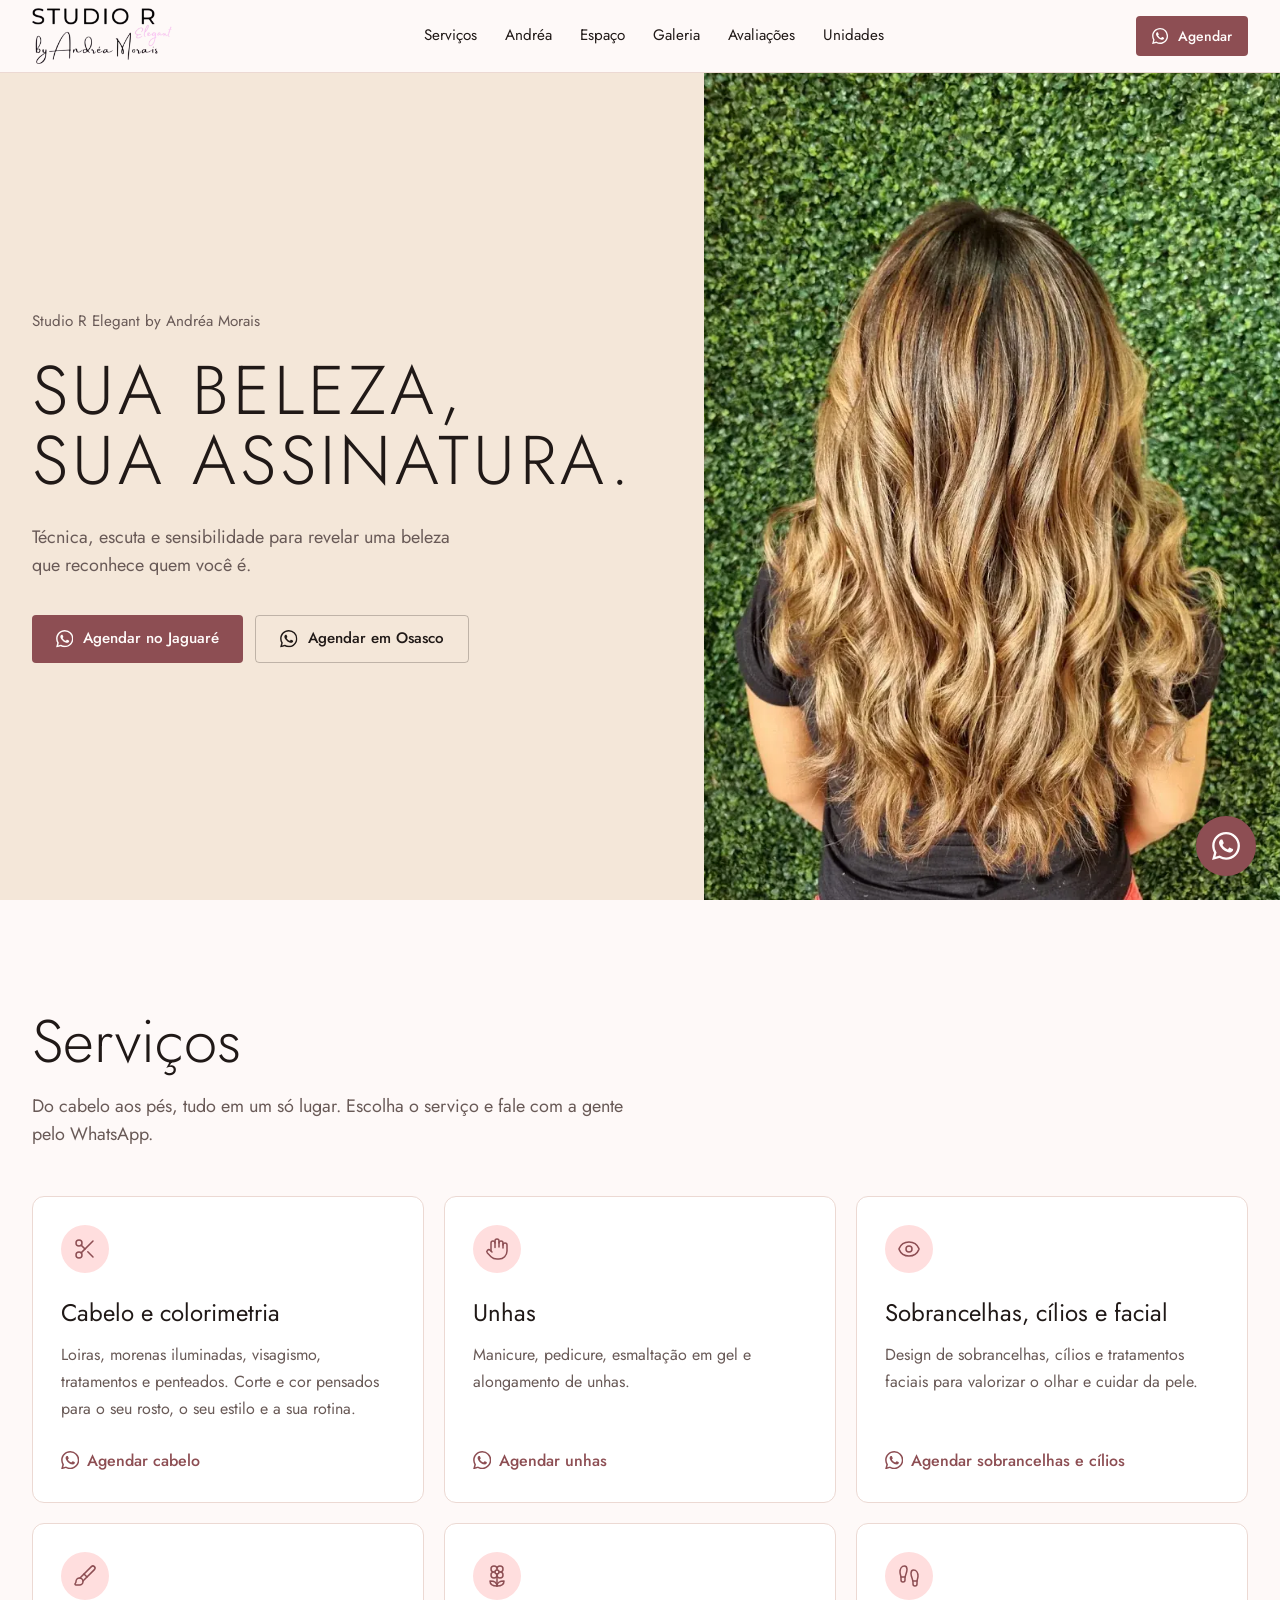
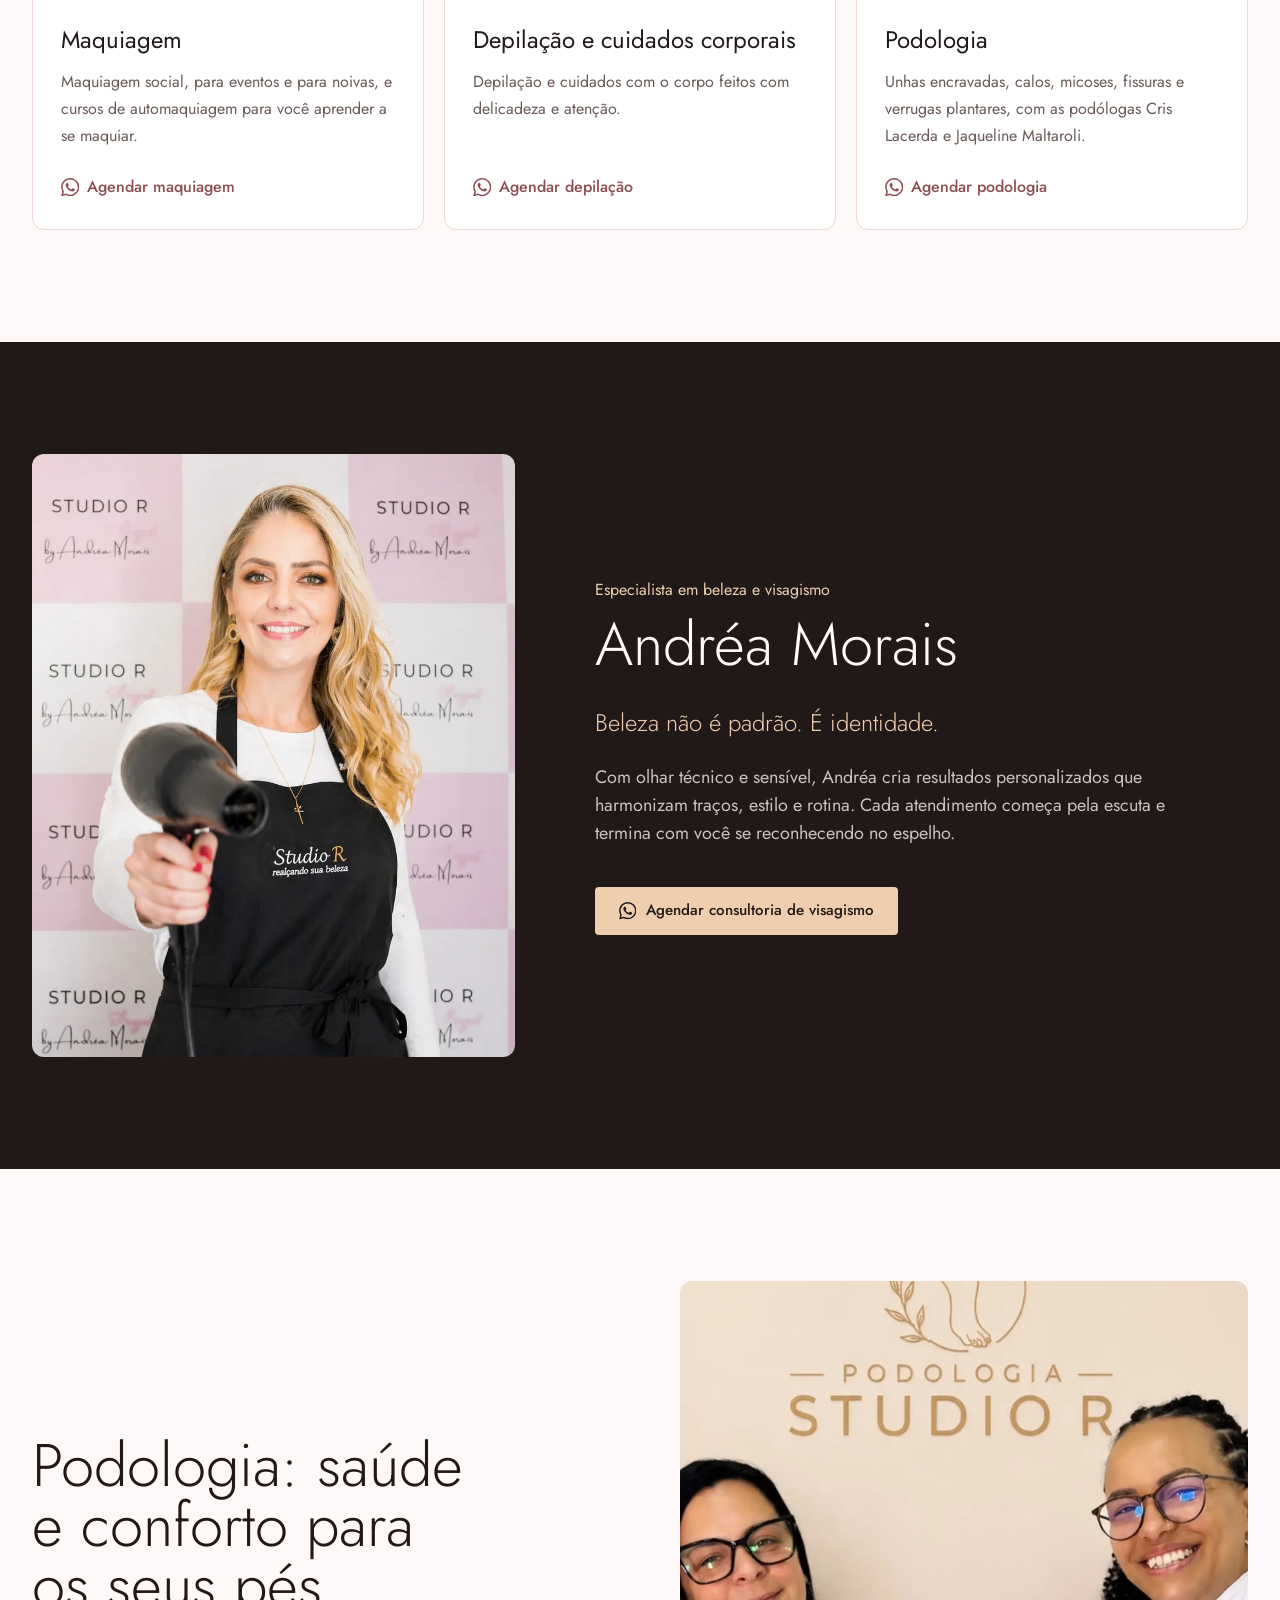
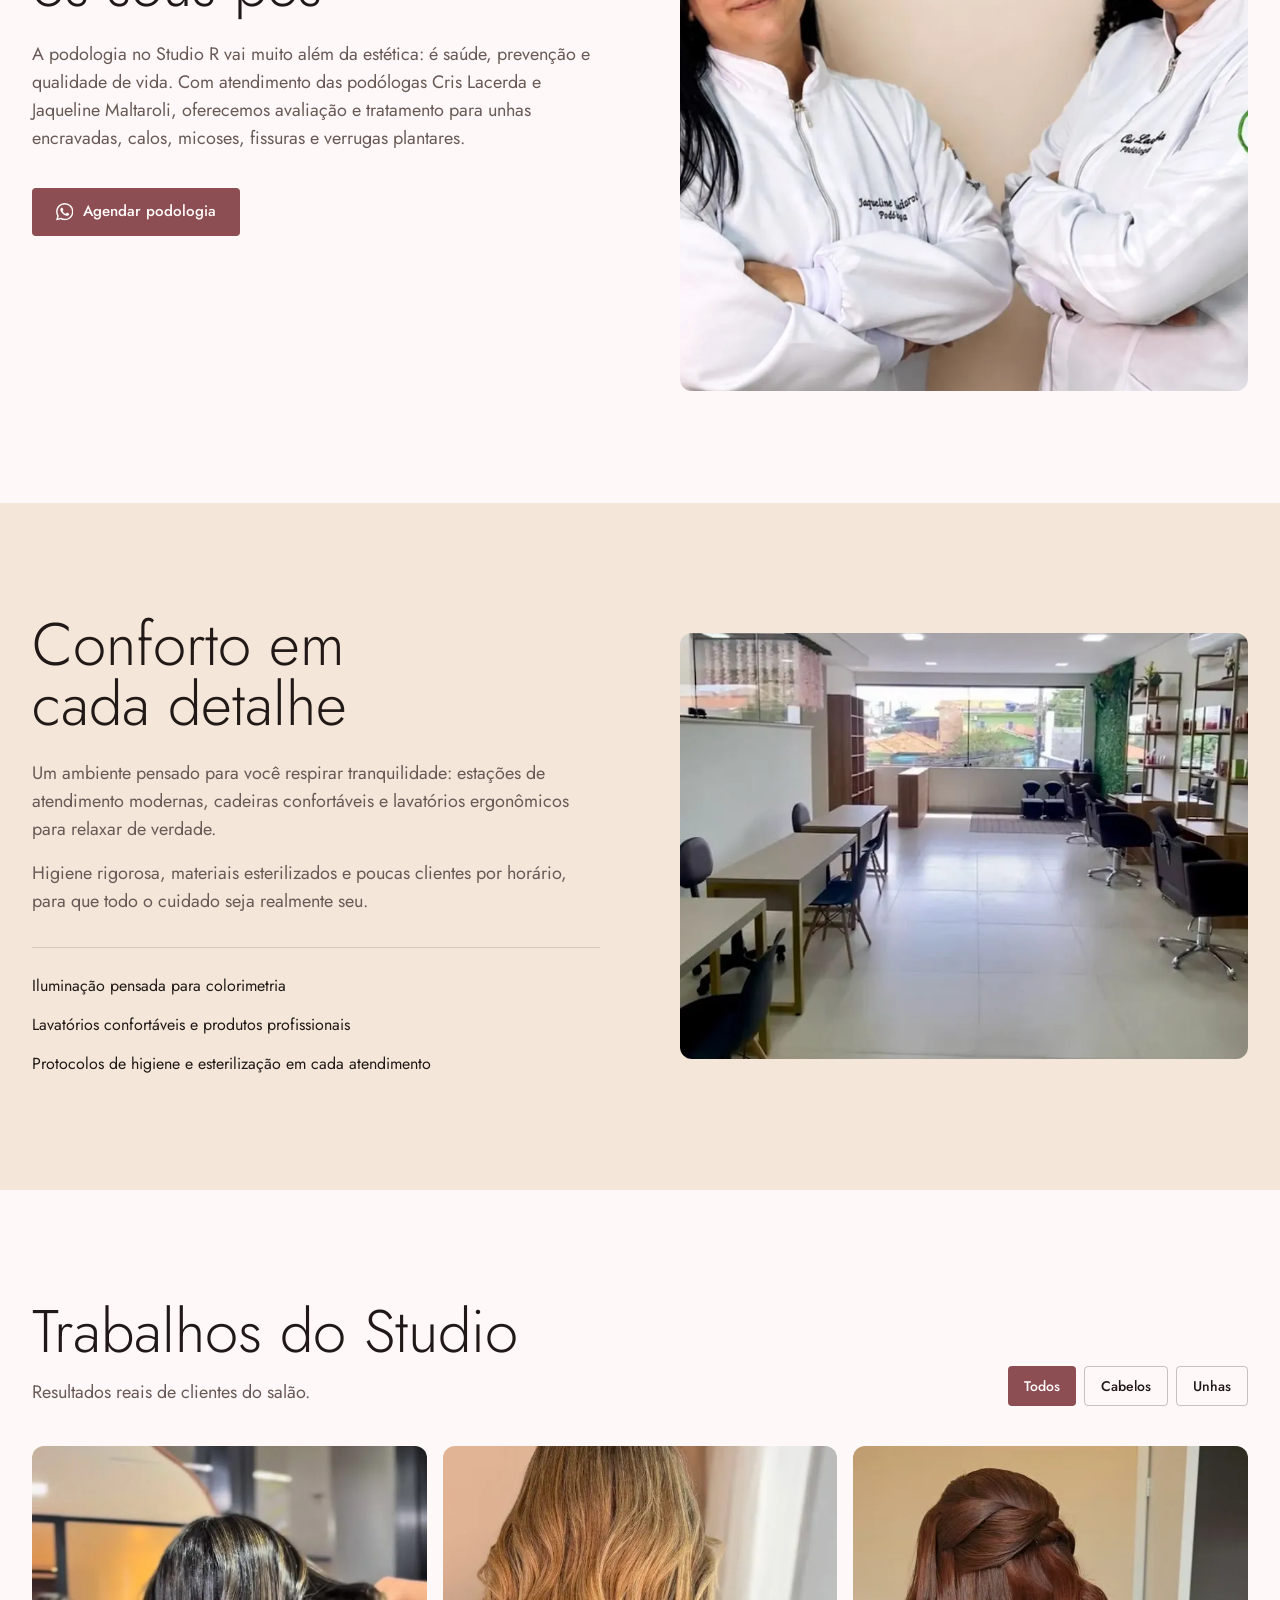
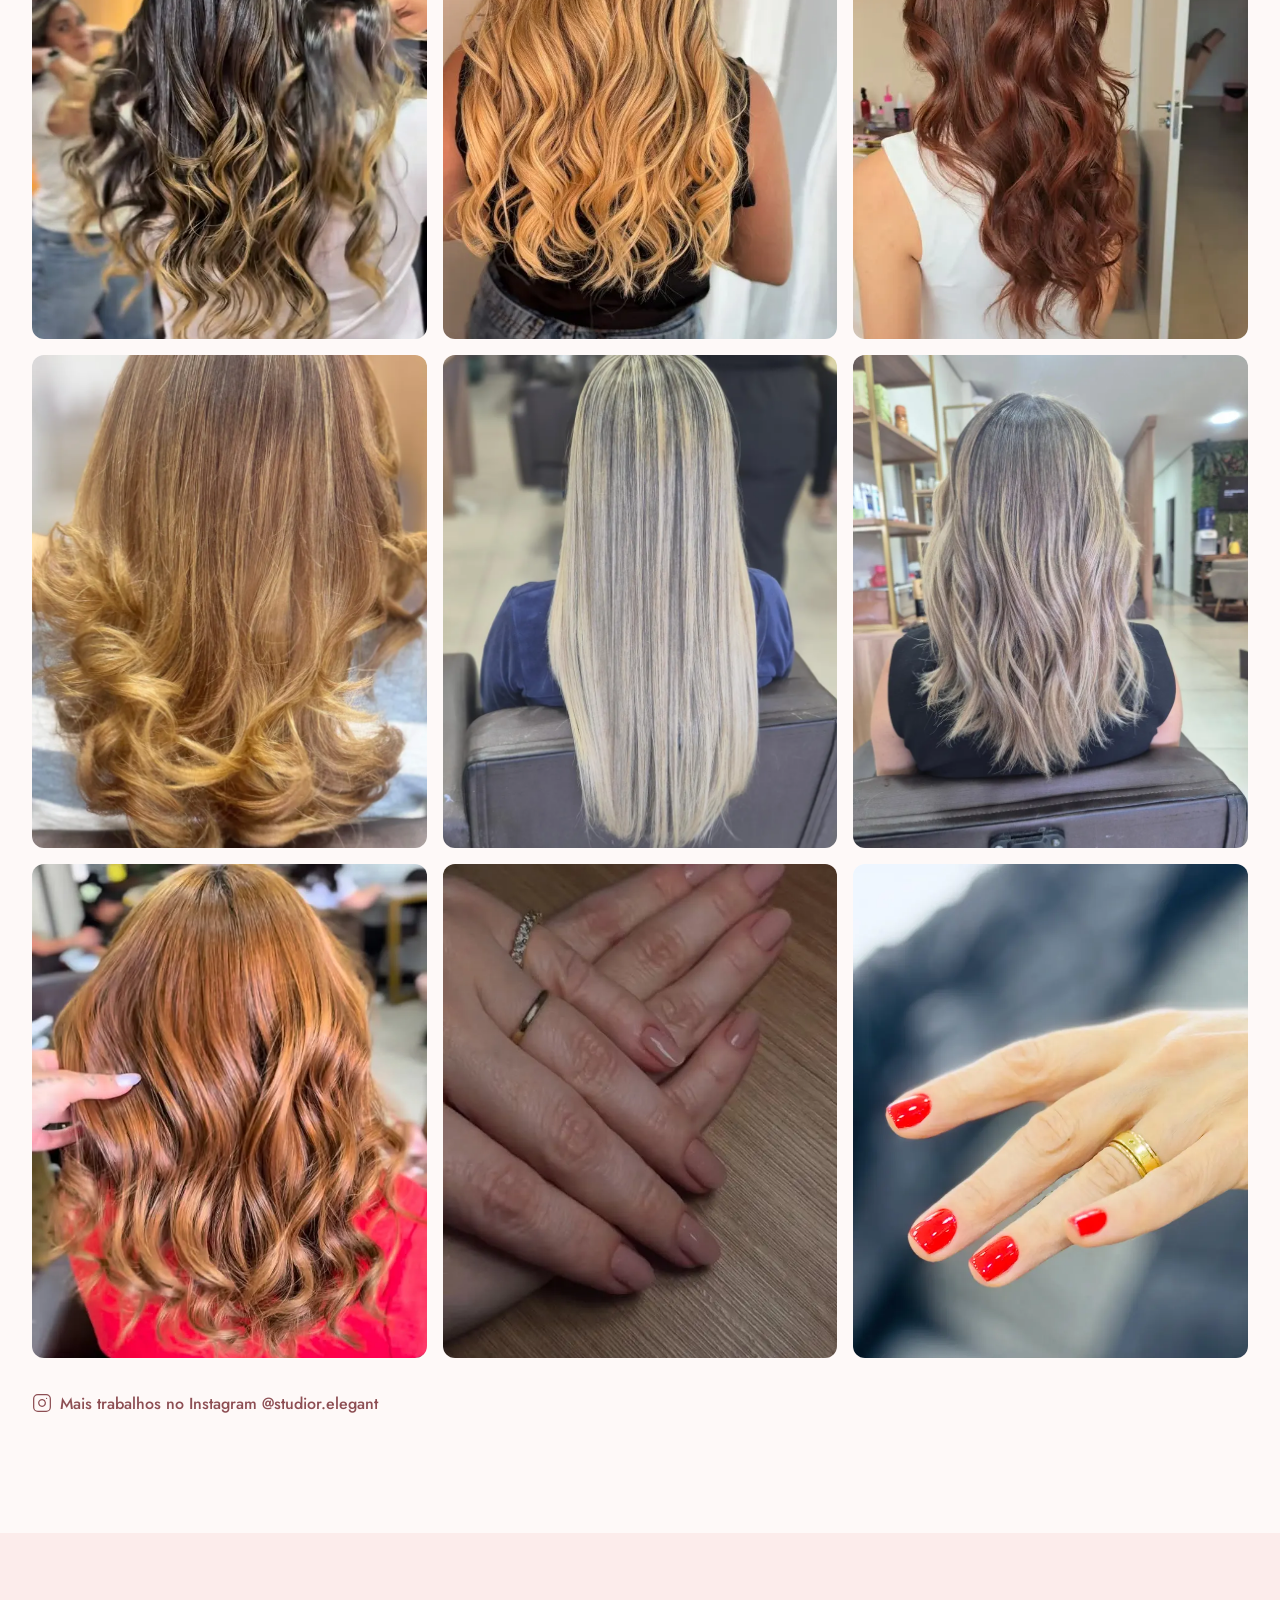
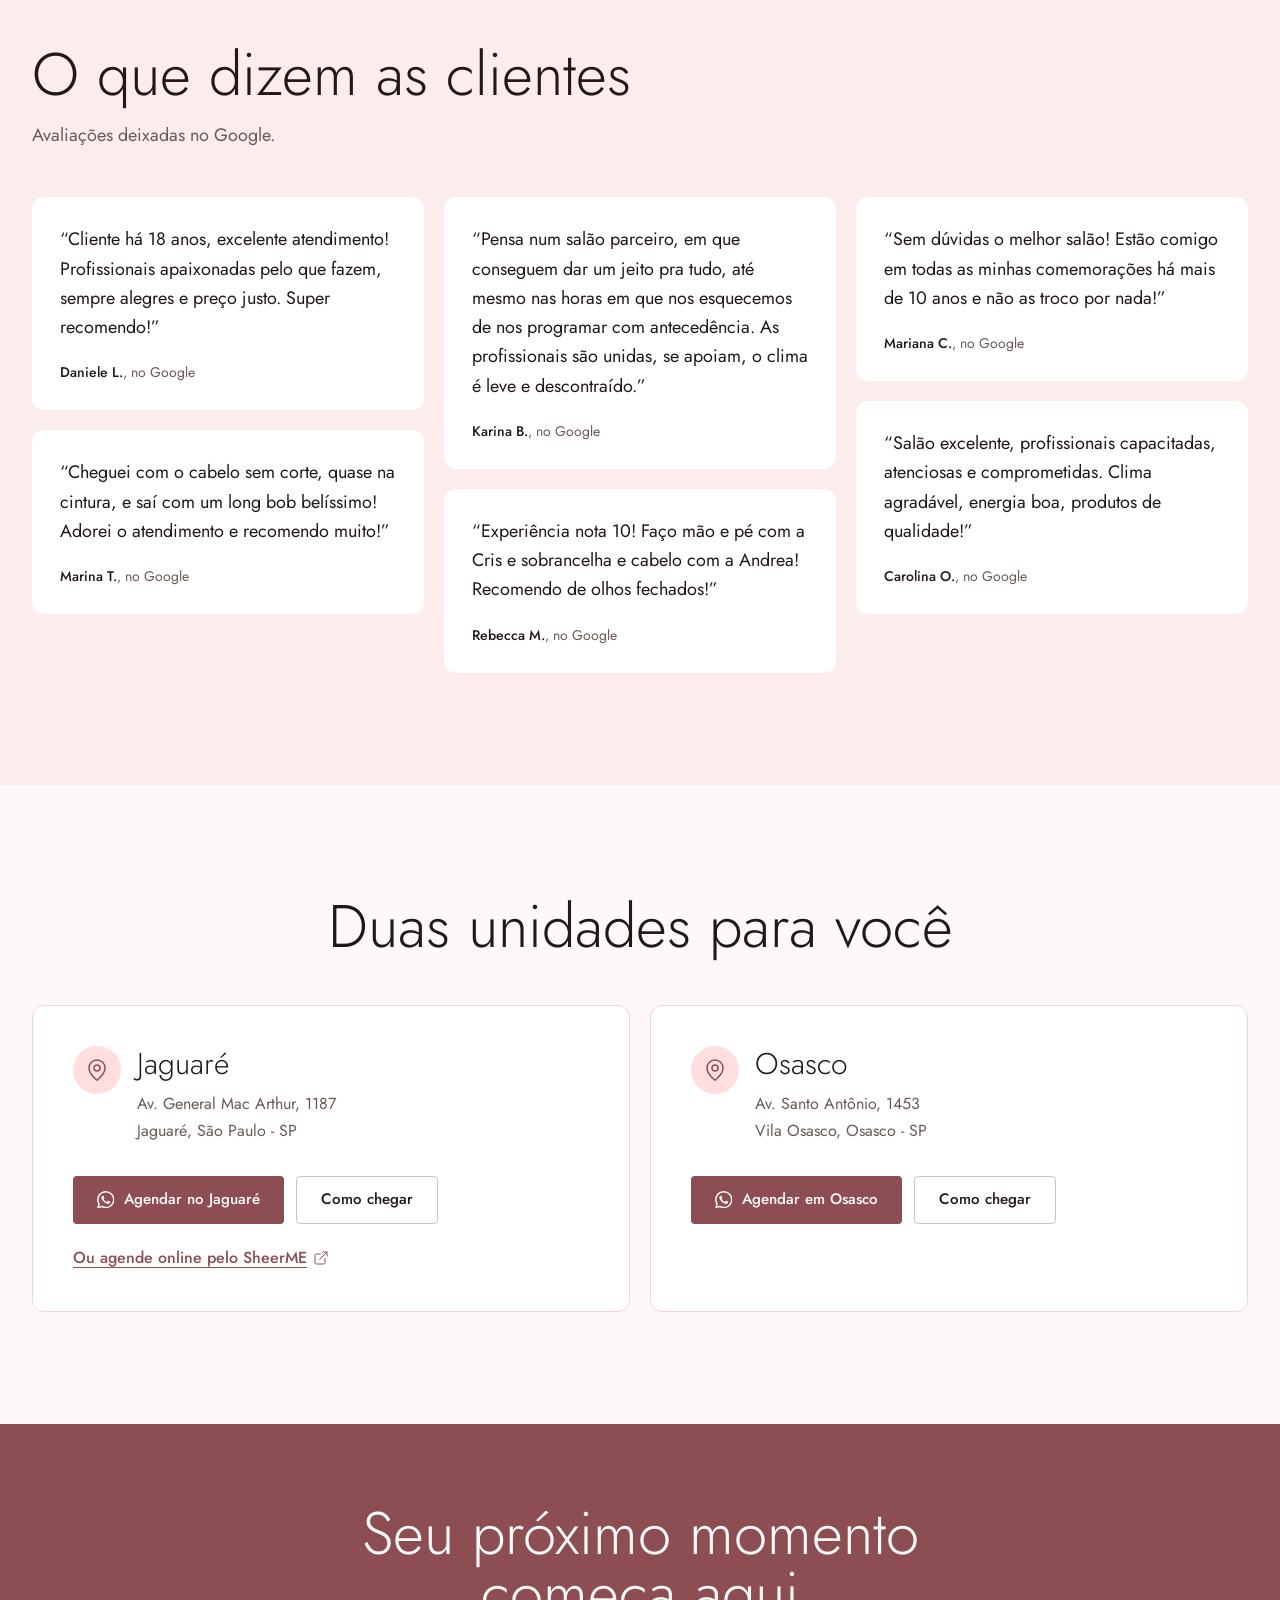
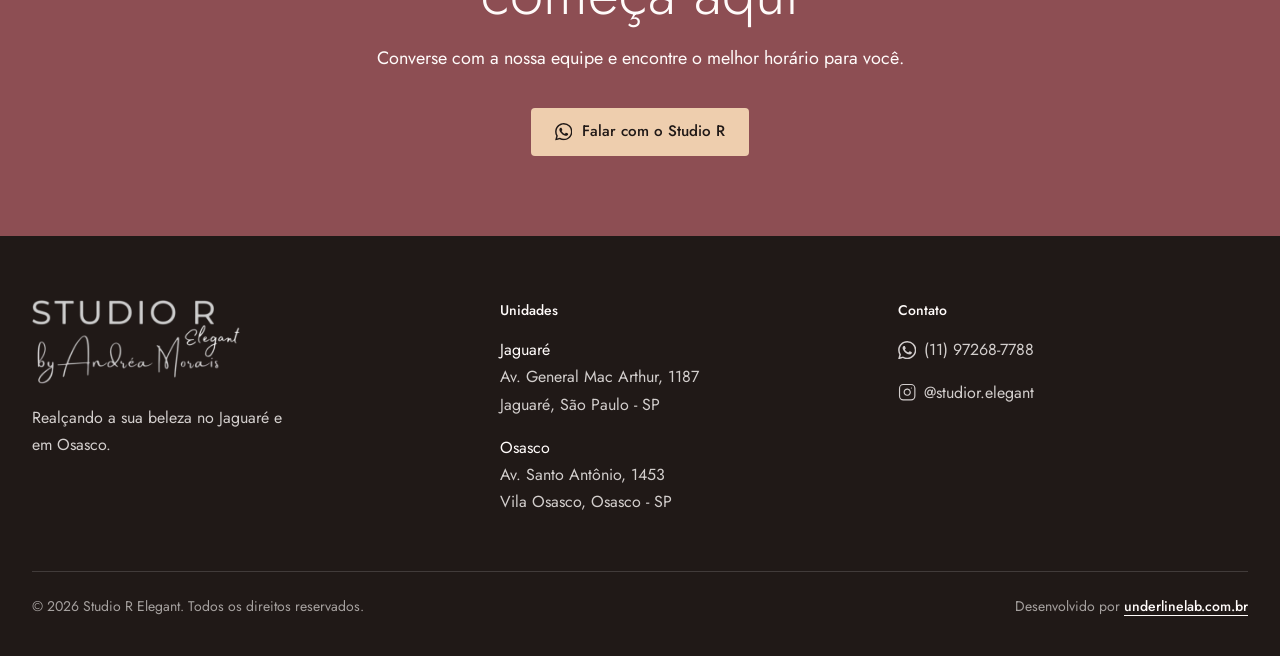
==== commit adcf32dc: "Redesign: tipografia do logo, cards de serviços, WhatsApp em todos os CTAs e avaliações - Jost (300–" ====
--- a/index.html
+++ b/index.html
@@ -3,10 +3,10 @@
 <head>
   <meta charset="utf-8">
   <meta name="viewport" content="width=device-width, initial-scale=1">
-  <title>Studio R Elegant | Beleza no Jaguaré e Osasco</title>
-  <meta name="description" content="Cabelos, visagismo, unhas, maquiagem, estética e podologia com Andréa Morais. Agende pelo WhatsApp no Jaguaré ou em Osasco.">
+  <title>Studio R Elegant | Salão de beleza no Jaguaré e em Osasco</title>
+  <meta name="description" content="Cabelo, colorimetria, unhas, sobrancelhas, maquiagem, depilação e podologia com Andréa Morais e equipe. Agende pelo WhatsApp no Jaguaré ou em Osasco.">
   <meta name="author" content="Studio R Elegant">
-  <meta name="theme-color" content="#f2e8dd">
+  <meta name="theme-color" content="#f4e7d9">
   <!-- DEMO:INICIO -->
   <meta name="robots" content="noindex, nofollow">
   <!-- DEMO:FIM -->
@@ -28,10 +28,9 @@
   <link rel="icon" href="assets/img/favicon.png" type="image/png">
   <link rel="apple-touch-icon" href="assets/img/apple-touch-icon.png">
 
-  <link rel="preload" href="assets/fonts/italiana-latin.woff2" as="font" type="font/woff2" crossorigin>
-  <link rel="preload" href="assets/fonts/manrope-latin.woff2" as="font" type="font/woff2" crossorigin>
-  <link rel="stylesheet" href="assets/css/styles.css?v=2">
-  <script src="assets/js/main.js?v=2" defer></script>
+  <link rel="preload" href="assets/fonts/jost-latin.woff2" as="font" type="font/woff2" crossorigin>
+  <link rel="stylesheet" href="assets/css/styles.css?v=3">
+  <script src="assets/js/main.js?v=3" defer></script>
 
   <script type="application/ld+json">
   {
@@ -42,26 +41,14 @@
         "name": "Studio R Elegant — Jaguaré",
         "parentOrganization": { "@id": "#studio-r" },
         "telephone": "+55 11 97268-7788",
-        "address": {
-          "@type": "PostalAddress",
-          "streetAddress": "Av. General Mac Arthur, 1187",
-          "addressLocality": "São Paulo",
-          "addressRegion": "SP",
-          "addressCountry": "BR"
-        }
+        "address": { "@type": "PostalAddress", "streetAddress": "Av. General Mac Arthur, 1187", "addressLocality": "São Paulo", "addressRegion": "SP", "addressCountry": "BR" }
       },
       {
         "@type": "BeautySalon",
         "name": "Studio R Elegant — Osasco",
         "parentOrganization": { "@id": "#studio-r" },
         "telephone": "+55 11 97268-7788",
-        "address": {
-          "@type": "PostalAddress",
-          "streetAddress": "Av. Santo Antônio, 1453 - Vila Osasco",
-          "addressLocality": "Osasco",
-          "addressRegion": "SP",
-          "addressCountry": "BR"
-        }
+        "address": { "@type": "PostalAddress", "streetAddress": "Av. Santo Antônio, 1453 - Vila Osasco", "addressLocality": "Osasco", "addressRegion": "SP", "addressCountry": "BR" }
       },
       {
         "@type": "Organization",
@@ -75,158 +62,169 @@
   </script>
 </head>
 <body class="overflow-x-hidden antialiased">
-  <!-- Ícones (Lucide) -->
+  <!-- Ícones (Lucide; WhatsApp: marca oficial) -->
   <svg xmlns="http://www.w3.org/2000/svg" class="hidden">
-    <symbol id="i-arrow-right" viewBox="0 0 24 24"><path d="M5 12h14"/><path d="m12 5 7 7-7 7"/></symbol>
-    <symbol id="i-chevron-down" viewBox="0 0 24 24"><path d="m6 9 6 6 6-6"/></symbol>
+    <symbol id="i-whatsapp" viewBox="0 0 24 24"><path d="M17.472 14.382c-.297-.149-1.758-.867-2.03-.967-.273-.099-.471-.148-.67.15-.197.297-.767.966-.94 1.164-.173.199-.347.223-.644.075-.297-.15-1.255-.463-2.39-1.475-.883-.788-1.48-1.761-1.653-2.059-.173-.297-.018-.458.13-.606.134-.133.298-.347.446-.52.149-.174.198-.298.298-.497.099-.198.05-.371-.025-.52-.075-.149-.669-1.612-.916-2.207-.242-.579-.487-.5-.669-.51-.173-.008-.371-.01-.57-.01-.198 0-.52.074-.792.372-.272.297-1.04 1.016-1.04 2.479 0 1.462 1.065 2.875 1.213 3.074.149.198 2.096 3.2 5.077 4.487.709.306 1.262.489 1.694.625.712.227 1.36.195 1.871.118.571-.085 1.758-.719 2.006-1.413.248-.694.248-1.289.173-1.413-.074-.124-.272-.198-.57-.347m-5.421 7.403h-.004a9.87 9.87 0 0 1-5.031-1.378l-.361-.214-3.741.982.998-3.648-.235-.374a9.86 9.86 0 0 1-1.51-5.26c.001-5.45 4.436-9.884 9.888-9.884 2.64 0 5.122 1.03 6.988 2.898a9.825 9.825 0 0 1 2.893 6.994c-.003 5.45-4.437 9.884-9.885 9.884m8.413-18.297A11.815 11.815 0 0 0 12.05 0C5.495 0 .16 5.335.157 11.892c0 2.096.547 4.142 1.588 5.945L.057 24l6.305-1.654a11.882 11.882 0 0 0 5.683 1.448h.005c6.554 0 11.89-5.335 11.893-11.893a11.821 11.821 0 0 0-3.48-8.413Z"/></symbol>
+    <symbol id="i-scissors" viewBox="0 0 24 24"><circle cx="6" cy="6" r="3"/><path d="M8.12 8.12 12 12"/><path d="M20 4 8.12 15.88"/><circle cx="6" cy="18" r="3"/><path d="M14.8 14.8 20 20"/></symbol>
+    <symbol id="i-hand" viewBox="0 0 24 24"><path d="M18 11V6a2 2 0 0 0-2-2a2 2 0 0 0-2 2"/><path d="M14 10V4a2 2 0 0 0-2-2a2 2 0 0 0-2 2v2"/><path d="M10 10.5V6a2 2 0 0 0-2-2a2 2 0 0 0-2 2v8"/><path d="M18 8a2 2 0 1 1 4 0v6a8 8 0 0 1-8 8h-2c-2.8 0-4.5-.86-5.99-2.34l-3.6-3.6a2 2 0 0 1 2.83-2.82L7 15"/></symbol>
+    <symbol id="i-eye" viewBox="0 0 24 24"><path d="M2.062 12.348a1 1 0 0 1 0-.696 10.75 10.75 0 0 1 19.876 0 1 1 0 0 1 0 .696 10.75 10.75 0 0 1-19.876 0"/><circle cx="12" cy="12" r="3"/></symbol>
+    <symbol id="i-brush" viewBox="0 0 24 24"><path d="m11 10 3 3"/><path d="M6.5 21A3.5 3.5 0 1 0 3 17.5a2.62 2.62 0 0 1-.708 1.792A1 1 0 0 0 3 21z"/><path d="M9.969 17.031 21.378 5.624a1 1 0 0 0-3.002-3.002L6.967 14.031"/></symbol>
+    <symbol id="i-flower-2" viewBox="0 0 24 24"><path d="M12 5a3 3 0 1 1 3 3m-3-3a3 3 0 1 0-3 3m3-3v1M9 8a3 3 0 1 0 3 3M9 8h1m5 0a3 3 0 1 1-3 3m3-3h-1m-2 3v-1"/><circle cx="12" cy="8" r="2"/><path d="M12 10v12"/><path d="M12 22c4.2 0 7-1.667 7-5-4.2 0-7 1.667-7 5Z"/><path d="M12 22c-4.2 0-7-1.667-7-5 4.2 0 7 1.667 7 5Z"/></symbol>
+    <symbol id="i-footprints" viewBox="0 0 24 24"><path d="M4 16v-2.38C4 11.5 2.97 10.5 3 8c.03-2.72 1.49-6 4.5-6C9.37 2 10 3.8 10 5.5c0 3.11-2 5.66-2 8.68V16a2 2 0 1 1-4 0Z"/><path d="M20 20v-2.38c0-2.12 1.03-3.12 1-5.62-.03-2.72-1.49-6-4.5-6C14.63 6 14 7.8 14 9.5c0 3.11 2 5.66 2 8.68V20a2 2 0 1 0 4 0Z"/><path d="M16 17h4"/><path d="M4 13h4"/></symbol>
     <symbol id="i-external-link" viewBox="0 0 24 24"><path d="M15 3h6v6"/><path d="M10 14 21 3"/><path d="M18 13v6a2 2 0 0 1-2 2H5a2 2 0 0 1-2-2V8a2 2 0 0 1 2-2h6"/></symbol>
-    <symbol id="i-footprints" viewBox="0 0 24 24"><path d="M4 16v-2.38C4 11.5 2.97 10.5 3 8c.03-2.72 1.49-6 4.5-6C9.37 2 10 3.8 10 5.5c0 3.11-2 5.66-2 8.68V16a2 2 0 1 1-4 0Z"/><path d="M20 20v-2.38c0-2.12 1.03-3.12 1-5.62-.03-2.72-1.49-6-4.5-6C14.63 6 14 7.8 14 9.5c0 3.11 2 5.66 2 8.68V20a2 2 0 1 0 4 0Z"/><path d="M16 17h4"/><path d="M4 13h4"/></symbol>
     <symbol id="i-instagram" viewBox="0 0 24 24"><rect width="20" height="20" x="2" y="2" rx="5" ry="5"/><path d="M16 11.37A4 4 0 1 1 12.63 8 4 4 0 0 1 16 11.37z"/><line x1="17.5" x2="17.51" y1="6.5" y2="6.5"/></symbol>
     <symbol id="i-map-pin" viewBox="0 0 24 24"><path d="M20 10c0 4.993-5.539 10.193-7.399 11.799a1 1 0 0 1-1.202 0C9.539 20.193 4 14.993 4 10a8 8 0 0 1 16 0"/><circle cx="12" cy="10" r="3"/></symbol>
     <symbol id="i-menu" viewBox="0 0 24 24"><path d="M4 5h16"/><path d="M4 12h16"/><path d="M4 19h16"/></symbol>
     <symbol id="i-x" viewBox="0 0 24 24"><path d="M18 6 6 18"/><path d="m6 6 12 12"/></symbol>
-    <symbol id="i-message-circle" viewBox="0 0 24 24"><path d="M2.992 16.342a2 2 0 0 1 .094 1.167l-1.065 3.29a1 1 0 0 0 1.236 1.168l3.413-.998a2 2 0 0 1 1.099.092 10 10 0 1 0-4.777-4.719"/></symbol>
-    <symbol id="i-sparkles" viewBox="0 0 24 24"><path d="M11.017 2.814a1 1 0 0 1 1.966 0l1.051 5.558a2 2 0 0 0 1.594 1.594l5.558 1.051a1 1 0 0 1 0 1.966l-5.558 1.051a2 2 0 0 0-1.594 1.594l-1.051 5.558a1 1 0 0 1-1.966 0l-1.051-5.558a2 2 0 0 0-1.594-1.594l-5.558-1.051a1 1 0 0 1 0-1.966l5.558-1.051a2 2 0 0 0 1.594-1.594z"/><path d="M20 2v4"/><path d="M22 4h-4"/><circle cx="4" cy="20" r="2"/></symbol>
   </svg>
 
-  <a href="#conteudo" class="sr-only focus:not-sr-only focus:fixed focus:left-3 focus:top-3 focus:z-[60] focus:rounded-md focus:bg-background focus:px-4 focus:py-2 focus:text-sm focus:font-semibold focus:shadow-lg">Pular para o conteúdo</a>
-
-  <header class="fixed inset-x-0 top-0 z-50 border-b border-border/70 bg-background/90 backdrop-blur-xl">
-    <div class="relative mx-auto flex h-20 max-w-7xl items-center justify-between px-5 lg:px-8">
-      <a href="#inicio" class="absolute left-1/2 -translate-x-1/2 md:static md:translate-x-0">
-        <img src="assets/img/logo-studio-r.webp" alt="" width="64" height="64" class="h-14 w-14 shrink-0 rounded-full object-cover ring-1 ring-border sm:h-16 sm:w-16">
-        <span class="sr-only">Studio R Elegant by Andréa Morais — início</span>
+  <a href="#conteudo" class="sr-only focus:not-sr-only focus:fixed focus:left-3 focus:top-3 focus:z-[60] focus:rounded-md focus:bg-background focus:px-4 focus:py-2 focus:text-sm focus:font-medium focus:shadow-lg">Pular para o conteúdo</a>
+
+  <header class="fixed inset-x-0 top-0 z-50 border-b border-border bg-background/95 backdrop-blur">
+    <div class="container-lp flex h-18 items-center justify-between gap-6">
+      <a href="#inicio" class="shrink-0">
+        <img src="assets/img/logo-studio-r-preto.webp" alt="Studio R Elegant by Andréa Morais" width="480" height="192" class="h-12 w-auto sm:h-14">
       </a>
-      <nav aria-label="Principal" class="hidden items-center gap-8 text-xs font-semibold uppercase md:flex">
-        <a href="#especialista">Andréa</a>
-        <a href="#servicos">Serviços</a>
-        <a href="#espaco">Nosso espaço</a>
-        <a href="#galeria">Galeria</a>
-        <a href="#unidades">Unidades</a>
-        <a href="https://wa.me/5511972687788?text=Ol%C3%A1!%20Vim%20pelo%20site%20do%20Studio%20R%20Elegant%20e%20gostaria%20de%20agendar%20um%20hor%C3%A1rio." target="_blank" rel="noopener" data-track="whatsapp" data-origem="header" aria-label="Agendar pelo WhatsApp" class="btn btn-primary btn-lg">Agendar <svg class="i" aria-hidden="true"><use href="#i-arrow-right"/></svg></a>
+      <nav aria-label="Principal" class="hidden items-center gap-7 text-[0.95rem] lg:flex">
+        <a href="#servicos" class="hover:text-primary-deep">Serviços</a>
+        <a href="#especialista" class="hover:text-primary-deep">Andréa</a>
+        <a href="#espaco" class="hover:text-primary-deep">Espaço</a>
+        <a href="#galeria" class="hover:text-primary-deep">Galeria</a>
+        <a href="#avaliacoes" class="hover:text-primary-deep">Avaliações</a>
+        <a href="#unidades" class="hover:text-primary-deep">Unidades</a>
       </nav>
-      <span class="md:hidden"></span>
-      <button type="button" class="btn btn-ghost btn-icon md:hidden" aria-label="Abrir menu" aria-expanded="false" aria-controls="menu-mobile" data-menu-toggle>
-        <svg class="i" aria-hidden="true" data-icon-menu><use href="#i-menu"/></svg>
-        <svg class="i hidden" aria-hidden="true" data-icon-x><use href="#i-x"/></svg>
-      </button>
+      <div class="flex items-center gap-2">
+        <a href="https://wa.me/5511972687788?text=Ol%C3%A1!%20Vim%20pelo%20site%20do%20Studio%20R%20Elegant%20e%20gostaria%20de%20agendar%20um%20hor%C3%A1rio." target="_blank" rel="noopener" data-track="whatsapp" data-origem="header" class="btn btn-primary btn-sm hidden sm:inline-flex"><svg class="wa" viewBox="0 0 24 24" aria-hidden="true"><use href="#i-whatsapp"/></svg> Agendar</a>
+        <button type="button" class="inline-flex size-11 items-center justify-center rounded-md hover:bg-muted lg:hidden" aria-label="Abrir menu" aria-expanded="false" aria-controls="menu-mobile" data-menu-toggle>
+          <svg class="i" data-icon-menu aria-hidden="true"><use href="#i-menu"/></svg>
+          <svg class="i hidden" data-icon-x aria-hidden="true"><use href="#i-x"/></svg>
+        </button>
+      </div>
     </div>
-    <nav id="menu-mobile" aria-label="Menu" class="border-t border-border bg-background p-5 md:hidden" hidden>
-      <div class="flex flex-col gap-5 text-sm">
-        <a href="#especialista">Andréa Morais</a>
-        <a href="#servicos">Serviços</a>
-        <a href="#espaco">Nosso espaço</a>
-        <a href="#galeria">Galeria</a>
-        <a href="#unidades">Unidades</a>
+    <nav id="menu-mobile" aria-label="Menu" class="border-t border-border bg-background lg:hidden" hidden>
+      <div class="container-lp flex flex-col py-3 text-lg">
+        <a href="#servicos" class="border-b border-border py-3 last:border-0">Serviços</a>
+        <a href="#especialista" class="border-b border-border py-3 last:border-0">Andréa</a>
+        <a href="#espaco" class="border-b border-border py-3 last:border-0">Espaço</a>
+        <a href="#galeria" class="border-b border-border py-3 last:border-0">Galeria</a>
+        <a href="#avaliacoes" class="border-b border-border py-3 last:border-0">Avaliações</a>
+        <a href="#unidades" class="border-b border-border py-3 last:border-0">Unidades</a>
+        <a href="https://wa.me/5511972687788?text=Ol%C3%A1!%20Vim%20pelo%20site%20do%20Studio%20R%20Elegant%20e%20gostaria%20de%20agendar%20um%20hor%C3%A1rio." target="_blank" rel="noopener" data-track="whatsapp" data-origem="menu" class="btn btn-primary mt-3 sm:hidden"><svg class="wa" viewBox="0 0 24 24" aria-hidden="true"><use href="#i-whatsapp"/></svg> Agendar pelo WhatsApp</a>
       </div>
     </nav>
   </header>
 
   <main id="conteudo">
-    <section id="inicio" class="grid pt-20 md:min-h-[calc(100svh-5rem)] md:grid-cols-2">
-      <div class="flex items-center bg-nude px-5 py-16 sm:px-10 md:py-8 lg:px-14 lg:py-10">
-        <div class="max-w-xl">
-          <p class="mb-4 text-xs font-semibold uppercase tracking-widest text-primary">Studio R Elegant · Andréa Morais</p>
-          <h1 class="text-5xl leading-[.98] text-foreground sm:text-6xl md:text-5xl lg:text-6xl xl:text-7xl">Sua beleza.<br><em class="text-primary">Sua assinatura.</em></h1>
-          <p class="mt-6 text-base leading-7 text-muted-foreground sm:text-lg">Técnica, escuta e sensibilidade para revelar uma beleza que reconhece quem você é.</p>
-          <div class="mt-8 flex flex-col gap-3 lg:flex-row">
-            <a href="https://wa.me/5511972687788?text=Ol%C3%A1!%20Vim%20pelo%20site%20do%20Studio%20R%20Elegant%20e%20gostaria%20de%20agendar%20um%20hor%C3%A1rio%20na%20unidade%20Jaguar%C3%A9." target="_blank" rel="noopener" data-track="whatsapp" data-origem="hero-jaguare" class="btn btn-primary btn-lg h-12 px-6"><svg class="i" aria-hidden="true"><use href="#i-message-circle"/></svg> Agendar no Jaguaré</a>
-            <a href="https://wa.me/5511972687788?text=Ol%C3%A1!%20Vim%20pelo%20site%20do%20Studio%20R%20Elegant%20e%20gostaria%20de%20agendar%20um%20hor%C3%A1rio%20na%20unidade%20Osasco." target="_blank" rel="noopener" data-track="whatsapp" data-origem="hero-osasco" class="btn btn-secondary btn-lg h-12 px-6"><svg class="i" aria-hidden="true"><use href="#i-message-circle"/></svg> Agendar em Osasco</a>
+    <section id="inicio" class="grid pt-18 lg:min-h-svh lg:grid-cols-[1.1fr_.9fr]">
+      <div class="flex items-center bg-nude">
+        <div class="w-full px-5 py-14 sm:px-8 sm:py-20 lg:py-16 lg:pl-[max(2rem,calc((100vw-80rem)/2+2rem))] lg:pr-12">
+          <p class="text-[0.95rem] text-muted-foreground">Studio R Elegant by Andréa Morais</p>
+          <h1 class="mt-5 text-[2.6rem] leading-[1.02] font-light tracking-[0.06em] uppercase sm:text-6xl lg:text-[3.6rem] xl:text-[4.3rem]">Sua beleza,<br>sua assinatura.</h1>
+          <p class="mt-7 max-w-md text-lg text-muted-foreground">Técnica, escuta e sensibilidade para revelar uma beleza que reconhece quem você é.</p>
+          <div class="mt-9 flex flex-col gap-3 sm:flex-row">
+            <a href="https://wa.me/5511972687788?text=Ol%C3%A1!%20Vim%20pelo%20site%20do%20Studio%20R%20Elegant%20e%20gostaria%20de%20agendar%20um%20hor%C3%A1rio%20na%20unidade%20Jaguar%C3%A9." target="_blank" rel="noopener" data-track="whatsapp" data-origem="hero-jaguare" class="btn btn-primary"><svg class="wa" viewBox="0 0 24 24" aria-hidden="true"><use href="#i-whatsapp"/></svg> Agendar no Jaguaré</a>
+            <a href="https://wa.me/5511972687788?text=Ol%C3%A1!%20Vim%20pelo%20site%20do%20Studio%20R%20Elegant%20e%20gostaria%20de%20agendar%20um%20hor%C3%A1rio%20na%20unidade%20Osasco." target="_blank" rel="noopener" data-track="whatsapp" data-origem="hero-osasco" class="btn btn-outline"><svg class="wa" viewBox="0 0 24 24" aria-hidden="true"><use href="#i-whatsapp"/></svg> Agendar em Osasco</a>
           </div>
         </div>
       </div>
-      <div class="flex items-center justify-center bg-muted p-5 sm:p-8 md:py-8 lg:p-10">
-        <img src="assets/img/hero-cabelo-loiro.webp" alt="Cabelo loiro iluminado com ondas feito no Studio R Elegant" width="765" height="1020" fetchpriority="high" class="block h-auto max-h-[400px] w-auto max-w-full rounded-2xl object-contain shadow-lg md:max-h-[520px] lg:max-h-[550px]">
+      <div class="relative min-h-[26rem] bg-muted sm:min-h-[34rem]">
+        <img src="assets/img/hero-cabelo-loiro.webp" alt="Cabelo loiro iluminado com ondas feito no Studio R Elegant" width="765" height="1020" fetchpriority="high" class="absolute inset-0 h-full w-full object-cover object-[50%_30%]">
+      </div>
+    </section>
+
+    <section id="servicos" class="py-20 lg:py-28">
+      <div class="container-lp">
+        <div class="max-w-2xl">
+          <h2 class="titulo-secao">Serviços</h2>
+          <p class="mt-5 text-lg text-muted-foreground">Do cabelo aos pés, tudo em um só lugar. Escolha o serviço e fale com a gente pelo WhatsApp.</p>
+        </div>
+        <ul class="mt-12 grid gap-5 sm:grid-cols-2 lg:grid-cols-3">
+          <li class="flex flex-col rounded-2xl border border-border bg-card p-7">
+            <span class="flex size-12 items-center justify-center rounded-full bg-accent text-primary-deep"><svg class="i " aria-hidden="true"><use href="#i-scissors"/></svg></span>
+            <h3 class="mt-6 text-2xl font-normal">Cabelo e colorimetria</h3>
+            <p class="mt-3 flex-1 text-muted-foreground">Loiras, morenas iluminadas, visagismo, tratamentos e penteados. Corte e cor pensados para o seu rosto, o seu estilo e a sua rotina.</p>
+            <a href="https://wa.me/5511972687788?text=Ol%C3%A1!%20Vim%20pelo%20site%20do%20Studio%20R%20Elegant%20e%20tenho%20interesse%20em%20cabelo%20e%20colorimetria." target="_blank" rel="noopener" data-track="whatsapp" data-origem="servico-cabelo" class="mt-6 inline-flex items-center gap-2 self-start font-medium text-primary-deep underline-offset-4 hover:underline"><svg class="wa" viewBox="0 0 24 24" aria-hidden="true"><use href="#i-whatsapp"/></svg> Agendar cabelo</a>
+          </li>
+          <li class="flex flex-col rounded-2xl border border-border bg-card p-7">
+            <span class="flex size-12 items-center justify-center rounded-full bg-accent text-primary-deep"><svg class="i " aria-hidden="true"><use href="#i-hand"/></svg></span>
+            <h3 class="mt-6 text-2xl font-normal">Unhas</h3>
+            <p class="mt-3 flex-1 text-muted-foreground">Manicure, pedicure, esmaltação em gel e alongamento de unhas.</p>
+            <a href="https://wa.me/5511972687788?text=Ol%C3%A1!%20Vim%20pelo%20site%20do%20Studio%20R%20Elegant%20e%20tenho%20interesse%20em%20manicure%2C%20pedicure%20ou%20alongamento%20de%20unhas." target="_blank" rel="noopener" data-track="whatsapp" data-origem="servico-unhas" class="mt-6 inline-flex items-center gap-2 self-start font-medium text-primary-deep underline-offset-4 hover:underline"><svg class="wa" viewBox="0 0 24 24" aria-hidden="true"><use href="#i-whatsapp"/></svg> Agendar unhas</a>
+          </li>
+          <li class="flex flex-col rounded-2xl border border-border bg-card p-7">
+            <span class="flex size-12 items-center justify-center rounded-full bg-accent text-primary-deep"><svg class="i " aria-hidden="true"><use href="#i-eye"/></svg></span>
+            <h3 class="mt-6 text-2xl font-normal">Sobrancelhas, cílios e facial</h3>
+            <p class="mt-3 flex-1 text-muted-foreground">Design de sobrancelhas, cílios e tratamentos faciais para valorizar o olhar e cuidar da pele.</p>
+            <a href="https://wa.me/5511972687788?text=Ol%C3%A1!%20Vim%20pelo%20site%20do%20Studio%20R%20Elegant%20e%20tenho%20interesse%20em%20sobrancelhas%2C%20c%C3%ADlios%20ou%20tratamento%20facial." target="_blank" rel="noopener" data-track="whatsapp" data-origem="servico-sobrancelhas" class="mt-6 inline-flex items-center gap-2 self-start font-medium text-primary-deep underline-offset-4 hover:underline"><svg class="wa" viewBox="0 0 24 24" aria-hidden="true"><use href="#i-whatsapp"/></svg> Agendar sobrancelhas e cílios</a>
+          </li>
+          <li class="flex flex-col rounded-2xl border border-border bg-card p-7">
+            <span class="flex size-12 items-center justify-center rounded-full bg-accent text-primary-deep"><svg class="i " aria-hidden="true"><use href="#i-brush"/></svg></span>
+            <h3 class="mt-6 text-2xl font-normal">Maquiagem</h3>
+            <p class="mt-3 flex-1 text-muted-foreground">Maquiagem social, para eventos e para noivas, e cursos de automaquiagem para você aprender a se maquiar.</p>
+            <a href="https://wa.me/5511972687788?text=Ol%C3%A1!%20Vim%20pelo%20site%20do%20Studio%20R%20Elegant%20e%20tenho%20interesse%20em%20maquiagem." target="_blank" rel="noopener" data-track="whatsapp" data-origem="servico-maquiagem" class="mt-6 inline-flex items-center gap-2 self-start font-medium text-primary-deep underline-offset-4 hover:underline"><svg class="wa" viewBox="0 0 24 24" aria-hidden="true"><use href="#i-whatsapp"/></svg> Agendar maquiagem</a>
+          </li>
+          <li class="flex flex-col rounded-2xl border border-border bg-card p-7">
+            <span class="flex size-12 items-center justify-center rounded-full bg-accent text-primary-deep"><svg class="i " aria-hidden="true"><use href="#i-flower-2"/></svg></span>
+            <h3 class="mt-6 text-2xl font-normal">Depilação e cuidados corporais</h3>
+            <p class="mt-3 flex-1 text-muted-foreground">Depilação e cuidados com o corpo feitos com delicadeza e atenção.</p>
+            <a href="https://wa.me/5511972687788?text=Ol%C3%A1!%20Vim%20pelo%20site%20do%20Studio%20R%20Elegant%20e%20tenho%20interesse%20em%20depila%C3%A7%C3%A3o%20ou%20cuidados%20corporais." target="_blank" rel="noopener" data-track="whatsapp" data-origem="servico-depilacao" class="mt-6 inline-flex items-center gap-2 self-start font-medium text-primary-deep underline-offset-4 hover:underline"><svg class="wa" viewBox="0 0 24 24" aria-hidden="true"><use href="#i-whatsapp"/></svg> Agendar depilação</a>
+          </li>
+          <li class="flex flex-col rounded-2xl border border-border bg-card p-7">
+            <span class="flex size-12 items-center justify-center rounded-full bg-accent text-primary-deep"><svg class="i " aria-hidden="true"><use href="#i-footprints"/></svg></span>
+            <h3 class="mt-6 text-2xl font-normal">Podologia</h3>
+            <p class="mt-3 flex-1 text-muted-foreground">Unhas encravadas, calos, micoses, fissuras e verrugas plantares, com as podólogas Cris Lacerda e Jaqueline Maltaroli.</p>
+            <a href="https://wa.me/5511972687788?text=Ol%C3%A1!%20Vim%20pelo%20site%20do%20Studio%20R%20Elegant%20e%20tenho%20interesse%20em%20podologia." target="_blank" rel="noopener" data-track="whatsapp" data-origem="servico-podologia" class="mt-6 inline-flex items-center gap-2 self-start font-medium text-primary-deep underline-offset-4 hover:underline"><svg class="wa" viewBox="0 0 24 24" aria-hidden="true"><use href="#i-whatsapp"/></svg> Agendar podologia</a>
+          </li>
+        </ul>
       </div>
     </section>
 
     <section id="especialista" class="bg-foreground py-20 text-primary-foreground lg:py-28">
-      <div class="mx-auto grid max-w-7xl gap-12 px-5 lg:grid-cols-[.9fr_1.1fr] lg:items-center lg:px-8">
-        <div class="relative">
-          <img src="assets/img/andrea-morais.webp" alt="Andréa Morais, especialista em beleza e visagismo" width="900" height="1101" loading="lazy" decoding="async" class="aspect-[4/5] w-full object-cover object-top">
-          <div class="absolute -bottom-5 -right-3 bg-secondary px-5 py-4 text-secondary-foreground"><span class="font-display text-3xl">Expertise</span><br><span class="text-[10px] font-bold uppercase">com propósito</span></div>
-        </div>
+      <div class="container-lp grid gap-12 lg:grid-cols-[.85fr_1.15fr] lg:items-center lg:gap-20">
+        <img src="assets/img/andrea-morais.webp" alt="Andréa Morais, especialista em beleza e visagismo" width="900" height="1101" loading="lazy" decoding="async" class="aspect-[4/5] w-full rounded-2xl object-cover object-top">
         <div>
-          <p class="text-xs font-semibold uppercase text-secondary">Especialista em beleza</p>
-          <h2 class="mt-4 text-5xl leading-tight sm:text-6xl">Andréa Morais</h2>
-          <p class="mt-6 text-xl leading-8 text-primary-foreground/80">Beleza não é padrão. É identidade.</p>
-          <p class="mt-5 max-w-xl leading-7 text-primary-foreground/65">Com olhar técnico e sensível, Andréa cria resultados personalizados que harmonizam traços, estilo e rotina. Cada atendimento começa pela escuta — e termina com você se reconhecendo no espelho.</p>
-          <a href="https://wa.me/5511972687788?text=Ol%C3%A1!%20Vim%20pelo%20site%20do%20Studio%20R%20Elegant%20e%20gostaria%20de%20agendar%20uma%20consultoria%20de%20visagismo." target="_blank" rel="noopener" data-track="whatsapp" data-origem="servico-visagismo" class="btn btn-secondary btn-lg mt-8">Quero minha consultoria <svg class="i" aria-hidden="true"><use href="#i-arrow-right"/></svg></a>
-        </div>
-      </div>
-    </section>
-
-    <section id="podologia" class="bg-background py-20 lg:py-28">
-      <div class="mx-auto grid max-w-7xl gap-10 px-5 md:grid-cols-2 md:items-center lg:gap-16 lg:px-8">
+          <p class="text-secondary">Especialista em beleza e visagismo</p>
+          <h2 class="titulo-secao mt-3">Andréa Morais</h2>
+          <p class="mt-8 text-2xl font-light text-secondary">Beleza não é padrão. É identidade.</p>
+          <p class="mt-6 max-w-xl text-lg text-primary-foreground/75">Com olhar técnico e sensível, Andréa cria resultados personalizados que harmonizam traços, estilo e rotina. Cada atendimento começa pela escuta e termina com você se reconhecendo no espelho.</p>
+          <a href="https://wa.me/5511972687788?text=Ol%C3%A1!%20Vim%20pelo%20site%20do%20Studio%20R%20Elegant%20e%20gostaria%20de%20agendar%20uma%20consultoria%20de%20visagismo." target="_blank" rel="noopener" data-track="whatsapp" data-origem="servico-visagismo" class="btn btn-secondary mt-10"><svg class="wa" viewBox="0 0 24 24" aria-hidden="true"><use href="#i-whatsapp"/></svg> Agendar consultoria de visagismo</a>
+        </div>
+      </div>
+    </section>
+
+    <section id="podologia" class="py-20 lg:py-28">
+      <div class="container-lp grid gap-12 md:grid-cols-2 md:items-center lg:gap-20">
         <div>
-          <div class="flex items-center gap-3 text-primary"><svg class="i h-5 w-5 shrink-0" aria-hidden="true"><use href="#i-footprints"/></svg><p class="text-xs font-semibold uppercase">Cuidado especializado</p></div>
-          <h2 class="mt-4 hyphens-none text-4xl leading-tight sm:text-5xl lg:text-6xl"><span class="whitespace-nowrap">Saúde e bem-estar</span><br>para os seus pés</h2>
-          <p class="mt-6 max-w-2xl leading-7 text-muted-foreground">A podologia no Studio R vai muito além da estética: é saúde, prevenção e qualidade de vida. Com atendimento especializado feito pelas profissionais Cris Lacerda e Jaqueline Maltaroli, oferecemos avaliação e tratamento dedicado para unhas encravadas, calos, micoses, fissuras e verrugas plantares. Devolva aos seus pés o conforto e a atenção que eles merecem.</p>
-          <a href="https://wa.me/5511972687788?text=Ol%C3%A1!%20Vim%20pelo%20site%20do%20Studio%20R%20Elegant%20e%20gostaria%20de%20agendar%20um%20atendimento%20de%20podologia." target="_blank" rel="noopener" data-track="whatsapp" data-origem="servico-podologia" class="btn btn-primary btn-lg mt-8 min-h-12 w-full px-6 sm:w-auto"><svg class="i" aria-hidden="true"><use href="#i-message-circle"/></svg> Agendar Podologia via WhatsApp</a>
-        </div>
-        <div class="overflow-hidden rounded-2xl bg-card shadow-lg">
-          <img src="assets/img/podologia-equipe.webp" alt="Profissionais de podologia do Studio R" width="900" height="1600" loading="lazy" decoding="async" class="aspect-[4/5] w-full object-cover object-center">
-        </div>
-      </div>
-    </section>
-
-    <section id="servicos" class="py-20 lg:py-28">
-      <div class="mx-auto max-w-7xl px-5 lg:px-8">
-        <div class="max-w-2xl">
-          <p class="text-xs font-semibold uppercase text-primary">Experiências de beleza</p>
-          <h2 class="mt-3 text-5xl leading-tight sm:text-6xl">Cuidado por inteiro.</h2>
-          <p class="mt-5 text-muted-foreground">Escolha uma categoria para descobrir tudo o que preparamos para você.</p>
-        </div>
-        <div class="mt-12 border-t border-border">
-          <details class="group border-b border-border py-6">
-            <summary class="grid cursor-pointer list-none grid-cols-[auto_minmax(0,1fr)_auto] items-center gap-4 [&::-webkit-details-marker]:hidden"><span class="text-xs text-primary">01</span><h3 class="truncate text-2xl sm:text-4xl">Hair &amp; Colorimetry</h3><svg class="i shrink-0 transition-transform group-open:rotate-180" aria-hidden="true"><use href="#i-chevron-down"/></svg></summary>
-            <p class="ml-10 mt-4 max-w-2xl text-sm leading-7 text-muted-foreground sm:text-base">Loiras, morenas iluminadas, visagismo, tratamentos e penteados</p>
-          </details>
-          <details class="group border-b border-border py-6">
-            <summary class="grid cursor-pointer list-none grid-cols-[auto_minmax(0,1fr)_auto] items-center gap-4 [&::-webkit-details-marker]:hidden"><span class="text-xs text-primary">02</span><h3 class="truncate text-2xl sm:text-4xl">Nails &amp; Care</h3><svg class="i shrink-0 transition-transform group-open:rotate-180" aria-hidden="true"><use href="#i-chevron-down"/></svg></summary>
-            <p class="ml-10 mt-4 max-w-2xl text-sm leading-7 text-muted-foreground sm:text-base">Manicure, pedicure, esmaltação em gel e alongamento</p>
-          </details>
-          <details class="group border-b border-border py-6">
-            <summary class="grid cursor-pointer list-none grid-cols-[auto_minmax(0,1fr)_auto] items-center gap-4 [&::-webkit-details-marker]:hidden"><span class="text-xs text-primary">03</span><h3 class="truncate text-2xl sm:text-4xl">Facial &amp; Eyebrow</h3><svg class="i shrink-0 transition-transform group-open:rotate-180" aria-hidden="true"><use href="#i-chevron-down"/></svg></summary>
-            <p class="ml-10 mt-4 max-w-2xl text-sm leading-7 text-muted-foreground sm:text-base">Design de sobrancelhas, cílios e tratamentos faciais</p>
-          </details>
-          <details class="group border-b border-border py-6">
-            <summary class="grid cursor-pointer list-none grid-cols-[auto_minmax(0,1fr)_auto] items-center gap-4 [&::-webkit-details-marker]:hidden"><span class="text-xs text-primary">04</span><h3 class="truncate text-2xl sm:text-4xl">Professional Makeup</h3><svg class="i shrink-0 transition-transform group-open:rotate-180" aria-hidden="true"><use href="#i-chevron-down"/></svg></summary>
-            <p class="ml-10 mt-4 max-w-2xl text-sm leading-7 text-muted-foreground sm:text-base">Maquiagem social, eventos, noivas e cursos de automaquiagem</p>
-          </details>
-          <details class="group border-b border-border py-6">
-            <summary class="grid cursor-pointer list-none grid-cols-[auto_minmax(0,1fr)_auto] items-center gap-4 [&::-webkit-details-marker]:hidden"><span class="text-xs text-primary">05</span><h3 class="truncate text-2xl sm:text-4xl">Waxing &amp; Body Care</h3><svg class="i shrink-0 transition-transform group-open:rotate-180" aria-hidden="true"><use href="#i-chevron-down"/></svg></summary>
-            <p class="ml-10 mt-4 max-w-2xl text-sm leading-7 text-muted-foreground sm:text-base">Cuidados corporais e depilação com delicadeza e atenção</p>
-          </details>
-        </div>
-      </div>
-    </section>
-
-    <section id="espaco" class="bg-accent py-20 lg:py-28">
-      <div class="mx-auto grid max-w-7xl gap-10 px-5 md:grid-cols-2 md:items-center lg:px-8">
-        <div>
-          <p class="text-xs font-semibold uppercase text-primary">Nosso espaço</p>
-          <h2 class="mt-3 text-5xl leading-tight sm:text-6xl">Conforto em cada detalhe.</h2>
-          <p class="mt-6 leading-7 text-muted-foreground">Um ambiente pensado para você respirar tranquilidade: estações de atendimento modernas, cadeiras de styling confortáveis e lavatórios ergonômicos para relaxar de verdade.</p>
-          <p class="mt-4 leading-7 text-muted-foreground">Higiene rigorosa, materiais esterilizados e atendimento exclusivo — poucas clientes por horário, para que todo o cuidado seja realmente seu.</p>
-          <ul class="mt-6 space-y-2 text-sm text-foreground/80">
-            <li>· Estações modernas e iluminação pensada para colorimetria</li>
-            <li>· Lavatórios confortáveis e produtos profissionais</li>
-            <li>· Protocolos de higiene e esterilização em cada atendimento</li>
+          <h2 class="titulo-secao">Podologia: saúde e conforto para os seus pés</h2>
+          <p class="mt-6 max-w-xl text-lg text-muted-foreground">A podologia no Studio R vai muito além da estética: é saúde, prevenção e qualidade de vida. Com atendimento das podólogas Cris Lacerda e Jaqueline Maltaroli, oferecemos avaliação e tratamento para unhas encravadas, calos, micoses, fissuras e verrugas plantares.</p>
+          <a href="https://wa.me/5511972687788?text=Ol%C3%A1!%20Vim%20pelo%20site%20do%20Studio%20R%20Elegant%20e%20gostaria%20de%20agendar%20um%20atendimento%20de%20podologia." target="_blank" rel="noopener" data-track="whatsapp" data-origem="servico-podologia" class="btn btn-primary mt-9 w-full sm:w-auto"><svg class="wa" viewBox="0 0 24 24" aria-hidden="true"><use href="#i-whatsapp"/></svg> Agendar podologia</a>
+        </div>
+        <img src="assets/img/podologia-equipe.webp" alt="Podólogas do Studio R" width="900" height="1600" loading="lazy" decoding="async" class="aspect-[4/5] w-full rounded-2xl object-cover">
+      </div>
+    </section>
+
+    <section id="espaco" class="bg-nude py-20 lg:py-28">
+      <div class="container-lp grid gap-12 md:grid-cols-2 md:items-center lg:gap-20">
+        <img src="assets/img/interior-studio.webp" alt="Interior do Studio R Elegant com estações de atendimento" width="826" height="1020" loading="lazy" decoding="async" class="aspect-[4/5] w-full rounded-2xl object-cover md:order-2 lg:aspect-[4/3]">
+        <div class="md:order-1">
+          <h2 class="titulo-secao">Conforto em cada detalhe</h2>
+          <p class="mt-6 text-lg text-muted-foreground">Um ambiente pensado para você respirar tranquilidade: estações de atendimento modernas, cadeiras confortáveis e lavatórios ergonômicos para relaxar de verdade.</p>
+          <p class="mt-4 text-lg text-muted-foreground">Higiene rigorosa, materiais esterilizados e poucas clientes por horário, para que todo o cuidado seja realmente seu.</p>
+          <ul class="mt-8 space-y-3 border-t border-foreground/15 pt-6">
+            <li>Iluminação pensada para colorimetria</li>
+            <li>Lavatórios confortáveis e produtos profissionais</li>
+            <li>Protocolos de higiene e esterilização em cada atendimento</li>
           </ul>
         </div>
-        <div class="overflow-hidden rounded-2xl bg-card shadow-lg">
-          <img src="assets/img/interior-studio.webp" alt="Interior do Studio R Elegant com estações de atendimento" width="826" height="1020" loading="lazy" decoding="async" class="aspect-[4/5] w-full object-cover sm:aspect-[4/3] md:aspect-[4/5] lg:aspect-[4/3]">
-        </div>
-      </div>
-    </section>
-
-    <section id="galeria" class="bg-muted py-20 lg:py-28">
-      <div class="mx-auto max-w-7xl px-5 lg:px-8">
+      </div>
+    </section>
+
+    <section id="galeria" class="py-20 lg:py-28">
+      <div class="container-lp">
         <div class="flex flex-col justify-between gap-6 sm:flex-row sm:items-end">
           <div>
-            <p class="text-xs font-semibold uppercase text-primary">Nosso portfólio</p>
-            <h2 class="mt-3 text-5xl">Beleza real.</h2>
+            <h2 class="titulo-secao">Trabalhos do Studio</h2>
+            <p class="mt-4 text-lg text-muted-foreground">Resultados reais de clientes do salão.</p>
           </div>
           <div class="flex flex-wrap gap-2" role="group" aria-label="Filtrar galeria">
             <button type="button" class="btn btn-sm btn-primary" data-filtro="Todos" aria-pressed="true">Todos</button>
@@ -234,79 +232,135 @@
             <button type="button" class="btn btn-sm btn-outline" data-filtro="Unhas" aria-pressed="false">Unhas</button>
           </div>
         </div>
-        <div class="mt-10 grid grid-cols-2 gap-3 sm:grid-cols-3">
-          <figure class="overflow-hidden bg-card" data-categoria="Cabelos"><img src="assets/img/galeria-cabelo-morena-iluminada.webp" alt="Morena iluminada com ondas" width="640" height="1136" loading="lazy" decoding="async" class="w-full object-cover transition-transform duration-500 hover:scale-[1.03] aspect-[3/4]"></figure>
-          <figure class="overflow-hidden bg-card" data-categoria="Cabelos"><img src="assets/img/galeria-cabelo-loiro-dourado.webp" alt="Cabelo loiro dourado longo" width="540" height="960" loading="lazy" decoding="async" class="w-full object-cover transition-transform duration-500 hover:scale-[1.03] aspect-[3/4]"></figure>
-          <figure class="overflow-hidden bg-card" data-categoria="Cabelos"><img src="assets/img/galeria-cabelo-ruivo-ondas.webp" alt="Penteado ruivo com ondas" width="640" height="1136" loading="lazy" decoding="async" class="w-full object-cover transition-transform duration-500 hover:scale-[1.03] aspect-[3/4]"></figure>
-          <figure class="overflow-hidden bg-card" data-categoria="Cabelos"><img src="assets/img/galeria-cabelo-castanho-dourado.webp" alt="Cabelo castanho dourado modelado" width="800" height="1422" loading="lazy" decoding="async" class="w-full object-cover transition-transform duration-500 hover:scale-[1.03] aspect-[3/4]"></figure>
-          <figure class="overflow-hidden bg-card" data-categoria="Cabelos"><img src="assets/img/galeria-cabelo-loiro-longo.webp" alt="Loiro longo e liso" width="800" height="1067" loading="lazy" decoding="async" class="w-full object-cover transition-transform duration-500 hover:scale-[1.03] aspect-[3/4]"></figure>
-          <figure class="overflow-hidden bg-card" data-categoria="Cabelos"><img src="assets/img/galeria-cabelo-loiro-medio.webp" alt="Loiro médio com movimento" width="800" height="1067" loading="lazy" decoding="async" class="w-full object-cover transition-transform duration-500 hover:scale-[1.03] aspect-[3/4]"></figure>
-          <figure class="overflow-hidden bg-card" data-categoria="Cabelos"><img src="assets/img/galeria-cabelo-ruivo-acobreado.webp" alt="Ruivo acobreado com ondas" width="640" height="1136" loading="lazy" decoding="async" class="w-full object-cover transition-transform duration-500 hover:scale-[1.03] aspect-[3/4]"></figure>
-          <figure class="overflow-hidden bg-card" data-categoria="Unhas"><img src="assets/img/galeria-unha-nude.webp" alt="Unhas nude elegantes" width="640" height="998" loading="lazy" decoding="async" class="w-full object-cover transition-transform duration-500 hover:scale-[1.03] aspect-[3/4]"></figure>
-          <figure class="overflow-hidden bg-card col-span-2 sm:col-span-1" data-categoria="Unhas"><img src="assets/img/galeria-unha-vermelha.webp" alt="Unhas vermelhas clássicas" width="800" height="906" loading="lazy" decoding="async" class="w-full object-cover transition-transform duration-500 hover:scale-[1.03] aspect-[16/10] sm:aspect-[3/4]"></figure>
+        <div class="mt-10 grid grid-cols-2 gap-3 sm:grid-cols-3 sm:gap-4">
+          <figure class="overflow-hidden rounded-xl bg-card" data-categoria="Cabelos"><img src="assets/img/galeria-cabelo-morena-iluminada.webp" alt="Morena iluminada com ondas" width="640" height="1136" loading="lazy" decoding="async" class="w-full object-cover aspect-[4/5]"></figure>
+          <figure class="overflow-hidden rounded-xl bg-card" data-categoria="Cabelos"><img src="assets/img/galeria-cabelo-loiro-dourado.webp" alt="Cabelo loiro dourado longo" width="540" height="960" loading="lazy" decoding="async" class="w-full object-cover aspect-[4/5]"></figure>
+          <figure class="overflow-hidden rounded-xl bg-card" data-categoria="Cabelos"><img src="assets/img/galeria-cabelo-ruivo-ondas.webp" alt="Penteado ruivo com ondas" width="640" height="1136" loading="lazy" decoding="async" class="w-full object-cover aspect-[4/5]"></figure>
+          <figure class="overflow-hidden rounded-xl bg-card" data-categoria="Cabelos"><img src="assets/img/galeria-cabelo-castanho-dourado.webp" alt="Cabelo castanho dourado modelado" width="800" height="1422" loading="lazy" decoding="async" class="w-full object-cover aspect-[4/5]"></figure>
+          <figure class="overflow-hidden rounded-xl bg-card" data-categoria="Cabelos"><img src="assets/img/galeria-cabelo-loiro-longo.webp" alt="Loiro longo e liso" width="800" height="1067" loading="lazy" decoding="async" class="w-full object-cover aspect-[4/5]"></figure>
+          <figure class="overflow-hidden rounded-xl bg-card" data-categoria="Cabelos"><img src="assets/img/galeria-cabelo-loiro-medio.webp" alt="Loiro médio com movimento" width="800" height="1067" loading="lazy" decoding="async" class="w-full object-cover aspect-[4/5]"></figure>
+          <figure class="overflow-hidden rounded-xl bg-card" data-categoria="Cabelos"><img src="assets/img/galeria-cabelo-ruivo-acobreado.webp" alt="Ruivo acobreado com ondas" width="640" height="1136" loading="lazy" decoding="async" class="w-full object-cover aspect-[4/5]"></figure>
+          <figure class="overflow-hidden rounded-xl bg-card" data-categoria="Unhas"><img src="assets/img/galeria-unha-nude.webp" alt="Unhas nude elegantes" width="640" height="998" loading="lazy" decoding="async" class="w-full object-cover aspect-[4/5]"></figure>
+          <figure class="overflow-hidden rounded-xl bg-card col-span-2 sm:col-span-1" data-categoria="Unhas"><img src="assets/img/galeria-unha-vermelha.webp" alt="Unhas vermelhas clássicas" width="800" height="906" loading="lazy" decoding="async" class="w-full object-cover aspect-[16/10] sm:aspect-[4/5]"></figure>
+        </div>
+        <a href="https://www.instagram.com/studior.elegant/" target="_blank" rel="noopener" data-track="instagram" data-origem="galeria" class="mt-8 inline-flex items-center gap-2 font-medium text-primary-deep underline-offset-4 hover:underline"><svg class="i size-5" aria-hidden="true"><use href="#i-instagram"/></svg> Mais trabalhos no Instagram @studior.elegant</a>
+      </div>
+    </section>
+
+    <section id="avaliacoes" class="bg-muted py-20 lg:py-28">
+      <div class="container-lp">
+        <div class="max-w-2xl">
+          <h2 class="titulo-secao">O que dizem as clientes</h2>
+          <p class="mt-4 text-lg text-muted-foreground">Avaliações deixadas no Google.</p>
+        </div>
+        <div class="mt-12 gap-5 sm:columns-2 lg:columns-3">
+          <figure class="mb-5 break-inside-avoid rounded-2xl bg-card p-7">
+            <blockquote class="text-lg leading-relaxed">“Cliente há 18 anos, excelente atendimento! Profissionais apaixonadas pelo que fazem, sempre alegres e preço justo. Super recomendo!”</blockquote>
+            <figcaption class="mt-5 text-sm text-muted-foreground"><span class="font-medium text-foreground">Daniele L.</span>, no Google</figcaption>
+          </figure>
+          <figure class="mb-5 break-inside-avoid rounded-2xl bg-card p-7">
+            <blockquote class="text-lg leading-relaxed">“Cheguei com o cabelo sem corte, quase na cintura, e saí com um long bob belíssimo! Adorei o atendimento e recomendo muito!”</blockquote>
+            <figcaption class="mt-5 text-sm text-muted-foreground"><span class="font-medium text-foreground">Marina T.</span>, no Google</figcaption>
+          </figure>
+          <figure class="mb-5 break-inside-avoid rounded-2xl bg-card p-7">
+            <blockquote class="text-lg leading-relaxed">“Pensa num salão parceiro, em que conseguem dar um jeito pra tudo, até mesmo nas horas em que nos esquecemos de nos programar com antecedência. As profissionais são unidas, se apoiam, o clima é leve e descontraído.”</blockquote>
+            <figcaption class="mt-5 text-sm text-muted-foreground"><span class="font-medium text-foreground">Karina B.</span>, no Google</figcaption>
+          </figure>
+          <figure class="mb-5 break-inside-avoid rounded-2xl bg-card p-7">
+            <blockquote class="text-lg leading-relaxed">“Experiência nota 10! Faço mão e pé com a Cris e sobrancelha e cabelo com a Andrea! Recomendo de olhos fechados!”</blockquote>
+            <figcaption class="mt-5 text-sm text-muted-foreground"><span class="font-medium text-foreground">Rebecca M.</span>, no Google</figcaption>
+          </figure>
+          <figure class="mb-5 break-inside-avoid rounded-2xl bg-card p-7">
+            <blockquote class="text-lg leading-relaxed">“Sem dúvidas o melhor salão! Estão comigo em todas as minhas comemorações há mais de 10 anos e não as troco por nada!”</blockquote>
+            <figcaption class="mt-5 text-sm text-muted-foreground"><span class="font-medium text-foreground">Mariana C.</span>, no Google</figcaption>
+          </figure>
+          <figure class="mb-5 break-inside-avoid rounded-2xl bg-card p-7">
+            <blockquote class="text-lg leading-relaxed">“Salão excelente, profissionais capacitadas, atenciosas e comprometidas. Clima agradável, energia boa, produtos de qualidade!”</blockquote>
+            <figcaption class="mt-5 text-sm text-muted-foreground"><span class="font-medium text-foreground">Carolina O.</span>, no Google</figcaption>
+          </figure>
         </div>
       </div>
     </section>
 
     <section id="unidades" class="py-20 lg:py-28">
-      <div class="mx-auto max-w-7xl px-5 lg:px-8">
-        <p class="text-center text-xs font-semibold uppercase text-primary">Estamos perto de você</p>
-        <h2 class="mt-3 text-center text-5xl sm:text-6xl">Escolha sua unidade.</h2>
+      <div class="container-lp">
+        <h2 class="titulo-secao text-center">Duas unidades para você</h2>
         <div class="mt-12 grid gap-5 lg:grid-cols-2">
-          <article class="border border-border bg-card p-7 sm:p-10">
-            <div class="flex items-center gap-3 text-primary"><svg class="i" aria-hidden="true"><use href="#i-map-pin"/></svg><span class="text-xs font-bold uppercase">Unidade</span></div>
-            <h3 class="mt-5 text-4xl">Jaguaré</h3>
-            <address class="mt-4 max-w-md text-sm not-italic leading-6 text-muted-foreground">Av. General Mac Arthur, 1187 - Jaguaré, São Paulo - SP</address>
+          <article class="rounded-2xl border border-border bg-card p-7 sm:p-10">
+            <div class="flex items-start gap-4">
+              <span class="flex size-12 shrink-0 items-center justify-center rounded-full bg-accent text-primary-deep"><svg class="i " aria-hidden="true"><use href="#i-map-pin"/></svg></span>
+              <div>
+                <h3 class="text-3xl">Jaguaré</h3>
+                <address class="mt-2 not-italic text-muted-foreground">Av. General Mac Arthur, 1187<br>Jaguaré, São Paulo - SP</address>
+              </div>
+            </div>
             <div class="mt-8 flex flex-col gap-3 sm:flex-row">
-              <a href="https://wa.me/5511972687788?text=Ol%C3%A1!%20Vim%20pelo%20site%20do%20Studio%20R%20Elegant%20e%20gostaria%20de%20agendar%20um%20hor%C3%A1rio%20na%20unidade%20Jaguar%C3%A9." target="_blank" rel="noopener" data-track="whatsapp" data-origem="localizacao-jaguare" aria-label="Agendar na unidade Jaguaré pelo WhatsApp" class="btn btn-primary btn-lg"><svg class="i" aria-hidden="true"><use href="#i-message-circle"/></svg> Agendar</a>
-              <a href="https://sheerme.com/g/studio-r-jaguare-60773" target="_blank" rel="noopener" data-track="sheerme" data-origem="localizacao-jaguare" aria-label="Agendar online pelo SheerME (abre em nova aba)" class="btn btn-secondary btn-lg">SheerME <svg class="i" aria-hidden="true"><use href="#i-external-link"/></svg></a>
-              <a href="https://www.google.com/maps/search/?api=1&amp;query=Av.%20General%20Mac%20Arthur%2C%201187%20-%20Jaguar%C3%A9%2C%20S%C3%A3o%20Paulo%20-%20SP" target="_blank" rel="noopener" data-track="como-chegar" data-origem="localizacao-jaguare" aria-label="Como chegar à unidade Jaguaré (Google Maps)" class="btn btn-outline btn-lg">Como chegar</a>
+              <a href="https://wa.me/5511972687788?text=Ol%C3%A1!%20Vim%20pelo%20site%20do%20Studio%20R%20Elegant%20e%20gostaria%20de%20agendar%20um%20hor%C3%A1rio%20na%20unidade%20Jaguar%C3%A9." target="_blank" rel="noopener" data-track="whatsapp" data-origem="localizacao-jaguare" class="btn btn-primary"><svg class="wa" viewBox="0 0 24 24" aria-hidden="true"><use href="#i-whatsapp"/></svg> Agendar no Jaguaré</a>
+              <a href="https://www.google.com/maps/search/?api=1&amp;query=Av.%20General%20Mac%20Arthur%2C%201187%20-%20Jaguar%C3%A9%2C%20S%C3%A3o%20Paulo%20-%20SP" target="_blank" rel="noopener" data-track="como-chegar" data-origem="localizacao-jaguare" class="btn btn-outline">Como chegar</a>
+            </div>
+            <p class="mt-5 text-muted-foreground"><a href="https://sheerme.com/g/studio-r-jaguare-60773" target="_blank" rel="noopener" data-track="sheerme" data-origem="localizacao-jaguare" class="inline-flex items-center gap-1.5 font-medium text-primary-deep underline underline-offset-4 hover:text-foreground">Ou agende online pelo SheerME <svg class="i size-4" aria-hidden="true"><use href="#i-external-link"/></svg></a></p>
+          </article>
+          <article class="rounded-2xl border border-border bg-card p-7 sm:p-10">
+            <div class="flex items-start gap-4">
+              <span class="flex size-12 shrink-0 items-center justify-center rounded-full bg-accent text-primary-deep"><svg class="i " aria-hidden="true"><use href="#i-map-pin"/></svg></span>
+              <div>
+                <h3 class="text-3xl">Osasco</h3>
+                <address class="mt-2 not-italic text-muted-foreground">Av. Santo Antônio, 1453<br>Vila Osasco, Osasco - SP</address>
+              </div>
+            </div>
+            <div class="mt-8 flex flex-col gap-3 sm:flex-row">
+              <a href="https://wa.me/5511972687788?text=Ol%C3%A1!%20Vim%20pelo%20site%20do%20Studio%20R%20Elegant%20e%20gostaria%20de%20agendar%20um%20hor%C3%A1rio%20na%20unidade%20Osasco." target="_blank" rel="noopener" data-track="whatsapp" data-origem="localizacao-osasco" class="btn btn-primary"><svg class="wa" viewBox="0 0 24 24" aria-hidden="true"><use href="#i-whatsapp"/></svg> Agendar em Osasco</a>
+              <a href="https://www.google.com/maps/search/?api=1&amp;query=Av.%20Santo%20Ant%C3%B4nio%2C%201453%20-%20Vila%20Osasco%2C%20Osasco%20-%20SP" target="_blank" rel="noopener" data-track="como-chegar" data-origem="localizacao-osasco" class="btn btn-outline">Como chegar</a>
             </div>
           </article>
-          <article class="border border-border bg-card p-7 sm:p-10">
-            <div class="flex items-center gap-3 text-primary"><svg class="i" aria-hidden="true"><use href="#i-map-pin"/></svg><span class="text-xs font-bold uppercase">Unidade</span></div>
-            <h3 class="mt-5 text-4xl">Osasco</h3>
-            <address class="mt-4 max-w-md text-sm not-italic leading-6 text-muted-foreground">Av. Santo Antônio, 1453 - Vila Osasco, Osasco - SP</address>
-            <div class="mt-8 flex flex-col gap-3 sm:flex-row">
-              <a href="https://wa.me/5511972687788?text=Ol%C3%A1!%20Vim%20pelo%20site%20do%20Studio%20R%20Elegant%20e%20gostaria%20de%20agendar%20um%20hor%C3%A1rio%20na%20unidade%20Osasco." target="_blank" rel="noopener" data-track="whatsapp" data-origem="localizacao-osasco" aria-label="Agendar na unidade Osasco pelo WhatsApp" class="btn btn-primary btn-lg"><svg class="i" aria-hidden="true"><use href="#i-message-circle"/></svg> Agendar</a>
-              <a href="https://www.google.com/maps/search/?api=1&amp;query=Av.%20Santo%20Ant%C3%B4nio%2C%201453%20-%20Vila%20Osasco%2C%20Osasco%20-%20SP" target="_blank" rel="noopener" data-track="como-chegar" data-origem="localizacao-osasco" aria-label="Como chegar à unidade Osasco (Google Maps)" class="btn btn-outline btn-lg">Como chegar</a>
-            </div>
-          </article>
-        </div>
-      </div>
-    </section>
-
-    <section class="bg-primary py-16 text-primary-foreground" aria-labelledby="cta-titulo">
-      <div class="mx-auto flex max-w-5xl flex-col items-center px-5 text-center">
-        <svg class="i mb-5 text-secondary" aria-hidden="true"><use href="#i-sparkles"/></svg>
-        <h2 id="cta-titulo" class="text-4xl sm:text-5xl">Seu próximo momento começa aqui.</h2>
-        <p class="mt-4 text-primary-foreground/80">Converse com nossa equipe e encontre o melhor horário para você.</p>
-        <a href="https://wa.me/5511972687788?text=Ol%C3%A1!%20Vim%20pelo%20site%20do%20Studio%20R%20Elegant%20e%20gostaria%20de%20agendar%20um%20hor%C3%A1rio." target="_blank" rel="noopener" data-track="whatsapp" data-origem="cta-meio" class="btn btn-secondary btn-lg mt-7">Falar com o Studio R <svg class="i" aria-hidden="true"><use href="#i-message-circle"/></svg></a>
+        </div>
+      </div>
+    </section>
+
+    <section class="bg-primary-deep py-20 text-primary-foreground" aria-labelledby="cta-titulo">
+      <div class="container-lp flex flex-col items-center text-center">
+        <h2 id="cta-titulo" class="titulo-secao max-w-3xl">Seu próximo momento começa aqui</h2>
+        <p class="mt-5 max-w-xl text-lg">Converse com a nossa equipe e encontre o melhor horário para você.</p>
+        <a href="https://wa.me/5511972687788?text=Ol%C3%A1!%20Vim%20pelo%20site%20do%20Studio%20R%20Elegant%20e%20gostaria%20de%20agendar%20um%20hor%C3%A1rio." target="_blank" rel="noopener" data-track="whatsapp" data-origem="cta-final" class="btn btn-secondary mt-9"><svg class="wa" viewBox="0 0 24 24" aria-hidden="true"><use href="#i-whatsapp"/></svg> Falar com o Studio R</a>
       </div>
     </section>
   </main>
 
-  <footer class="bg-foreground py-12 text-primary-foreground">
-    <div class="mx-auto flex max-w-7xl flex-col gap-8 px-5 sm:flex-row sm:items-end sm:justify-between lg:px-8">
+  <footer class="bg-foreground pt-16 pb-24 text-primary-foreground/80 sm:pb-10">
+    <div class="container-lp grid gap-12 md:grid-cols-[1.2fr_1fr_1fr]">
       <div>
-        <p class="font-display text-3xl">STUDIO R <span class="text-secondary">Elegant</span></p>
-        <p class="mt-2 text-xs text-primary-foreground/55">by Andréa Morais · Realçando sua beleza</p>
-      </div>
-      <div class="flex gap-5 text-sm">
-        <a href="#inicio">Voltar ao topo</a>
-        <a href="https://www.instagram.com/studior.elegant/" target="_blank" rel="noopener" data-track="instagram" data-origem="footer" aria-label="Instagram do Studio R Elegant"><svg class="i" aria-hidden="true"><use href="#i-instagram"/></svg></a>
+        <img src="assets/img/logo-studio-r-branco.webp" alt="Studio R Elegant by Andréa Morais" width="480" height="193" loading="lazy" class="h-auto w-52">
+        <p class="mt-5 max-w-xs">Realçando a sua beleza no Jaguaré e em Osasco.</p>
+      </div>
+      <div>
+        <h2 class="text-sm font-medium text-primary-foreground">Unidades</h2>
+        <address class="mt-4 space-y-4 not-italic">
+          <p><span class="text-primary-foreground">Jaguaré</span><br>Av. General Mac Arthur, 1187<br>Jaguaré, São Paulo - SP</p>
+          <p><span class="text-primary-foreground">Osasco</span><br>Av. Santo Antônio, 1453<br>Vila Osasco, Osasco - SP</p>
+        </address>
+      </div>
+      <div>
+        <h2 class="text-sm font-medium text-primary-foreground">Contato</h2>
+        <ul class="mt-4 space-y-3">
+          <li><a href="https://wa.me/5511972687788?text=Ol%C3%A1!%20Vim%20pelo%20site%20do%20Studio%20R%20Elegant%20e%20gostaria%20de%20agendar%20um%20hor%C3%A1rio." target="_blank" rel="noopener" data-track="whatsapp" data-origem="footer" class="inline-flex items-center gap-2 hover:text-primary-foreground"><svg class="wa" viewBox="0 0 24 24" aria-hidden="true"><use href="#i-whatsapp"/></svg> (11) 97268-7788</a></li>
+          <li><a href="https://www.instagram.com/studior.elegant/" target="_blank" rel="noopener" data-track="instagram" data-origem="footer" class="inline-flex items-center gap-2 hover:text-primary-foreground"><svg class="i size-[1.15em]" aria-hidden="true"><use href="#i-instagram"/></svg> @studior.elegant</a></li>
+        </ul>
       </div>
     </div>
+    <div class="container-lp mt-14"><div class="flex flex-col gap-2 border-t border-primary-foreground/15 pt-6 text-sm text-primary-foreground/60 md:flex-row md:justify-between">
+      <p>© 2026 Studio R Elegant. Todos os direitos reservados.</p>
+      <p>Desenvolvido por <a href="https://underlinelab.com.br" target="_blank" rel="noopener" class="font-medium text-primary-foreground underline underline-offset-4 hover:text-secondary">underlinelab.com.br</a></p>
+    </div></div>
   </footer>
 
-  <div class="fixed bottom-5 right-5 z-50 flex flex-col items-end gap-2">
-    <div id="wa-menu" class="w-64 border border-border bg-card p-2 shadow-2xl" hidden>
-      <p class="px-3 py-2 text-xs font-semibold uppercase text-muted-foreground">Escolha a unidade</p>
-      <a class="flex items-center justify-between p-3 text-sm hover:bg-muted" href="https://wa.me/5511972687788?text=Ol%C3%A1!%20Vim%20pelo%20site%20do%20Studio%20R%20Elegant%20e%20gostaria%20de%20agendar%20um%20hor%C3%A1rio%20na%20unidade%20Jaguar%C3%A9." target="_blank" rel="noopener" data-track="whatsapp" data-origem="flutuante-jaguare">Jaguaré <svg class="i" aria-hidden="true"><use href="#i-arrow-right"/></svg></a>
-      <a class="flex items-center justify-between p-3 text-sm hover:bg-muted" href="https://wa.me/5511972687788?text=Ol%C3%A1!%20Vim%20pelo%20site%20do%20Studio%20R%20Elegant%20e%20gostaria%20de%20agendar%20um%20hor%C3%A1rio%20na%20unidade%20Osasco." target="_blank" rel="noopener" data-track="whatsapp" data-origem="flutuante-osasco">Osasco <svg class="i" aria-hidden="true"><use href="#i-arrow-right"/></svg></a>
+  <div class="fixed right-4 bottom-4 z-50 flex flex-col items-end gap-2 sm:right-6 sm:bottom-6">
+    <div id="wa-menu" class="w-64 rounded-2xl border border-border bg-card p-2 shadow-xl" hidden>
+      <p class="px-3 pt-2 pb-1 text-sm text-muted-foreground">Escolha a unidade</p>
+      <a class="flex items-center gap-3 rounded-xl p-3 hover:bg-muted" href="https://wa.me/5511972687788?text=Ol%C3%A1!%20Vim%20pelo%20site%20do%20Studio%20R%20Elegant%20e%20gostaria%20de%20agendar%20um%20hor%C3%A1rio%20na%20unidade%20Jaguar%C3%A9." target="_blank" rel="noopener" data-track="whatsapp" data-origem="flutuante-jaguare"><svg class="wa text-primary-deep" viewBox="0 0 24 24" aria-hidden="true"><use href="#i-whatsapp"/></svg> Jaguaré</a>
+      <a class="flex items-center gap-3 rounded-xl p-3 hover:bg-muted" href="https://wa.me/5511972687788?text=Ol%C3%A1!%20Vim%20pelo%20site%20do%20Studio%20R%20Elegant%20e%20gostaria%20de%20agendar%20um%20hor%C3%A1rio%20na%20unidade%20Osasco." target="_blank" rel="noopener" data-track="whatsapp" data-origem="flutuante-osasco"><svg class="wa text-primary-deep" viewBox="0 0 24 24" aria-hidden="true"><use href="#i-whatsapp"/></svg> Osasco</a>
     </div>
     <!-- Sem JS, o botão leva direto ao WhatsApp; com JS, abre o seletor de unidade -->
-    <a href="https://wa.me/5511972687788?text=Ol%C3%A1!%20Vim%20pelo%20site%20do%20Studio%20R%20Elegant%20e%20gostaria%20de%20agendar%20um%20hor%C3%A1rio." target="_blank" rel="noopener" role="button" aria-expanded="false" aria-controls="wa-menu" data-wa-toggle class="btn btn-primary btn-lg h-14 rounded-full px-5 shadow-2xl"><svg class="i" aria-hidden="true"><use href="#i-message-circle"/></svg> <span>WhatsApp</span></a>
+    <a href="https://wa.me/5511972687788?text=Ol%C3%A1!%20Vim%20pelo%20site%20do%20Studio%20R%20Elegant%20e%20gostaria%20de%20agendar%20um%20hor%C3%A1rio." target="_blank" rel="noopener" role="button" aria-expanded="false" aria-controls="wa-menu" aria-label="Agendar pelo WhatsApp" data-wa-toggle class="flex size-15 items-center justify-center rounded-full bg-primary-deep text-primary-foreground shadow-lg transition-colors hover:bg-foreground"><svg class="wa size-7" viewBox="0 0 24 24" aria-hidden="true"><use href="#i-whatsapp"/></svg></a>
   </div>
 </body>
 </html>
--- a/assets/css/styles.css
+++ b/assets/css/styles.css
@@ -1,2 +1,2 @@
 /*! tailwindcss v4.3.3 | MIT License | https://tailwindcss.com */
-@layer properties{@supports (((-webkit-hyphens:none)) and (not (margin-trim:inline))) or ((-moz-orient:inline) and (not (color:rgb(from red r g b)))){*,:before,:after,::backdrop{--tw-translate-x:0;--tw-translate-y:0;--tw-translate-z:0;--tw-space-y-reverse:0;--tw-border-style:solid;--tw-leading:initial;--tw-font-weight:initial;--tw-tracking:initial;--tw-shadow:0 0 #0000;--tw-shadow-color:initial;--tw-shadow-alpha:100%;--tw-inset-shadow:0 0 #0000;--tw-inset-shadow-color:initial;--tw-inset-shadow-alpha:100%;--tw-ring-color:initial;--tw-ring-shadow:0 0 #0000;--tw-inset-ring-color:initial;--tw-inset-ring-shadow:0 0 #0000;--tw-ring-inset:initial;--tw-ring-offset-width:0px;--tw-ring-offset-color:#fff;--tw-ring-offset-shadow:0 0 #0000;--tw-backdrop-blur:initial;--tw-backdrop-brightness:initial;--tw-backdrop-contrast:initial;--tw-backdrop-grayscale:initial;--tw-backdrop-hue-rotate:initial;--tw-backdrop-invert:initial;--tw-backdrop-opacity:initial;--tw-backdrop-saturate:initial;--tw-backdrop-sepia:initial;--tw-duration:initial}}}@layer theme{:root,:host{--font-sans:"Manrope", sans-serif;--font-mono:ui-monospace, SFMono-Regular, Menlo, Monaco, Consolas, "Liberation Mono", "Courier New", monospace;--spacing:.25rem;--container-md:28rem;--container-xl:36rem;--container-2xl:42rem;--container-5xl:64rem;--container-7xl:80rem;--text-xs:.75rem;--text-xs--line-height:calc(1 / .75);--text-sm:.875rem;--text-sm--line-height:calc(1.25 / .875);--text-base:1rem;--text-base--line-height:calc(1.5 / 1);--text-lg:1.125rem;--text-lg--line-height:calc(1.75 / 1.125);--text-xl:1.25rem;--text-xl--line-height:calc(1.75 / 1.25);--text-2xl:1.5rem;--text-2xl--line-height:calc(2 / 1.5);--text-3xl:1.875rem;--text-3xl--line-height:calc(2.25 / 1.875);--text-4xl:2.25rem;--text-4xl--line-height:calc(2.5 / 2.25);--text-5xl:3rem;--text-5xl--line-height:1;--text-6xl:3.75rem;--text-6xl--line-height:1;--text-7xl:4.5rem;--text-7xl--line-height:1;--font-weight-medium:500;--font-weight-semibold:600;--font-weight-bold:700;--tracking-widest:.1em;--leading-tight:1.25;--blur-xl:24px;--default-transition-duration:.15s;--default-transition-timing-function:cubic-bezier(.4, 0, .2, 1);--default-font-family:"Manrope", sans-serif;--default-mono-font-family:var(--font-mono);--font-display:"Italiana", serif;--color-background:var(--background);--color-foreground:var(--foreground);--color-accent:var(--accent);--color-accent-foreground:var(--accent-foreground);--color-border:var(--border);--color-ring:var(--ring)}}@layer base{*,:after,:before,::backdrop{box-sizing:border-box;border:0 solid;margin:0;padding:0}::file-selector-button{box-sizing:border-box;border:0 solid;margin:0;padding:0}html,:host{-webkit-text-size-adjust:100%;tab-size:4;line-height:1.5;font-family:var(--default-font-family,-apple-system, BlinkMacSystemFont, "Segoe UI", Roboto, "Helvetica Neue", "Noto Sans", Arial, sans-serif, "Apple Color Emoji", "Segoe UI Emoji", "Segoe UI Symbol", "Noto Color Emoji");font-feature-settings:var(--default-font-feature-settings,normal);font-variation-settings:var(--default-font-variation-settings,normal);-webkit-tap-highlight-color:transparent}hr{height:0;color:inherit;border-top-width:1px}abbr:where([title]){-webkit-text-decoration:underline dotted;text-decoration:underline dotted}h1,h2,h3,h4,h5,h6{font-size:inherit;font-weight:inherit}a{color:inherit;-webkit-text-decoration:inherit;-webkit-text-decoration:inherit;-webkit-text-decoration:inherit;text-decoration:inherit}b,strong{font-weight:bolder}code,kbd,samp,pre{font-family:var(--default-mono-font-family,ui-monospace, SFMono-Regular, Menlo, Monaco, Consolas, "Liberation Mono", "Courier New", monospace);font-feature-settings:var(--default-mono-font-feature-settings,normal);font-variation-settings:var(--default-mono-font-variation-settings,normal);font-size:1em}small{font-size:80%}sub,sup{vertical-align:baseline;font-size:75%;line-height:0;position:relative}sub{bottom:-.25em}sup{top:-.5em}table{text-indent:0;border-color:inherit;border-collapse:collapse}:-moz-focusring:where(:not(iframe)){outline:auto}progress{vertical-align:baseline}summary{display:list-item}ol,ul,menu{list-style:none}img,svg,video,canvas,audio,iframe,embed,object{vertical-align:middle;display:block}img,video{max-width:100%;height:auto}button,input,select,optgroup,textarea{font:inherit;font-feature-settings:inherit;font-variation-settings:inherit;letter-spacing:inherit;color:inherit;opacity:1;background-color:#0000;border-radius:0}::file-selector-button{font:inherit;font-feature-settings:inherit;font-variation-settings:inherit;letter-spacing:inherit;color:inherit;opacity:1;background-color:#0000;border-radius:0}:where(select:is([multiple],[size])) optgroup{font-weight:bolder}:where(select:is([multiple],[size])) optgroup option{padding-inline-start:20px}::file-selector-button{margin-inline-end:4px}::placeholder{opacity:1}@supports (not ((-webkit-appearance:-apple-pay-button))) or (contain-intrinsic-size:1px){::placeholder{color:currentColor}@supports (color:color-mix(in lab, red, red)){::placeholder{color:color-mix(in oklab, currentcolor 50%, transparent)}}}textarea{resize:vertical}::-webkit-search-decoration{-webkit-appearance:none}::-webkit-date-and-time-value{min-height:1lh;text-align:inherit}::-webkit-datetime-edit{display:inline-flex}::-webkit-datetime-edit-fields-wrapper{padding:0}::-webkit-datetime-edit{padding-block:0}::-webkit-datetime-edit-year-field{padding-block:0}::-webkit-datetime-edit-month-field{padding-block:0}::-webkit-datetime-edit-day-field{padding-block:0}::-webkit-datetime-edit-hour-field{padding-block:0}::-webkit-datetime-edit-minute-field{padding-block:0}::-webkit-datetime-edit-second-field{padding-block:0}::-webkit-datetime-edit-millisecond-field{padding-block:0}::-webkit-datetime-edit-meridiem-field{padding-block:0}::-webkit-calendar-picker-indicator{line-height:1}:-moz-ui-invalid{box-shadow:none}button,input:where([type=button],[type=reset],[type=submit]){appearance:button}::file-selector-button{appearance:button}::-webkit-inner-spin-button{height:auto}::-webkit-outer-spin-button{height:auto}[hidden]:where(:not([hidden=until-found])){display:none!important}*{border-color:var(--color-border)}body{background-color:var(--color-background);color:var(--color-foreground);font-family:var(--font-sans);letter-spacing:0}html{scroll-behavior:smooth}h1,h2,h3{font-family:var(--font-display);letter-spacing:0;font-weight:400}::selection{background:var(--color-accent);color:var(--color-accent-foreground)}svg.i{fill:none;stroke:currentColor;stroke-width:2px;stroke-linecap:round;stroke-linejoin:round;width:24px;height:24px}:focus-visible{outline:2px solid var(--color-ring);outline-offset:2px}}@layer components{.btn{cursor:pointer;justify-content:center;align-items:center;gap:calc(var(--spacing) * 2);border-radius:calc(var(--radius) - 2px);font-size:var(--text-sm);line-height:var(--tw-leading,var(--text-sm--line-height));--tw-font-weight:var(--font-weight-medium);font-weight:var(--font-weight-medium);white-space:nowrap;transition-property:color,background-color,border-color,outline-color,text-decoration-color,fill,stroke,--tw-gradient-from,--tw-gradient-via,--tw-gradient-to;transition-timing-function:var(--tw-ease,var(--default-transition-timing-function));transition-duration:var(--tw-duration,var(--default-transition-duration));display:inline-flex}.btn svg{pointer-events:none;width:calc(var(--spacing) * 4);height:calc(var(--spacing) * 4);flex-shrink:0}.btn-primary{background-color:var(--primary);color:var(--primary-foreground);--tw-shadow:0 1px 3px 0 var(--tw-shadow-color,#0000001a), 0 1px 2px -1px var(--tw-shadow-color,#0000001a);box-shadow:var(--tw-inset-shadow), var(--tw-inset-ring-shadow), var(--tw-ring-offset-shadow), var(--tw-ring-shadow), var(--tw-shadow)}@media (hover:hover){.btn-primary:hover{background-color:var(--primary)}@supports (color:color-mix(in lab, red, red)){.btn-primary:hover{background-color:color-mix(in oklab, var(--primary) 90%, transparent)}}}.btn-secondary{background-color:var(--secondary);color:var(--secondary-foreground);--tw-shadow:0 1px 3px 0 var(--tw-shadow-color,#0000001a), 0 1px 2px -1px var(--tw-shadow-color,#0000001a);box-shadow:var(--tw-inset-shadow), var(--tw-inset-ring-shadow), var(--tw-ring-offset-shadow), var(--tw-ring-shadow), var(--tw-shadow)}@media (hover:hover){.btn-secondary:hover{background-color:var(--secondary)}@supports (color:color-mix(in lab, red, red)){.btn-secondary:hover{background-color:color-mix(in oklab, var(--secondary) 80%, transparent)}}}.btn-outline{border-style:var(--tw-border-style);border-width:1px;border-color:var(--input);background-color:var(--background);--tw-shadow:0 1px 3px 0 var(--tw-shadow-color,#0000001a), 0 1px 2px -1px var(--tw-shadow-color,#0000001a);box-shadow:var(--tw-inset-shadow), var(--tw-inset-ring-shadow), var(--tw-ring-offset-shadow), var(--tw-ring-shadow), var(--tw-shadow)}@media (hover:hover){.btn-outline:hover,.btn-ghost:hover{background-color:var(--accent);color:var(--accent-foreground)}}.btn-lg{height:calc(var(--spacing) * 10);padding-inline:calc(var(--spacing) * 8)}.btn-sm{height:calc(var(--spacing) * 8);padding-inline:calc(var(--spacing) * 3);font-size:var(--text-xs);line-height:var(--tw-leading,var(--text-xs--line-height))}.btn-icon{height:calc(var(--spacing) * 9);width:calc(var(--spacing) * 9)}}@layer utilities{.sr-only{clip-path:inset(50%);white-space:nowrap;border-width:0;width:1px;height:1px;margin:-1px;padding:0;position:absolute;overflow:hidden}.absolute{position:absolute}.fixed{position:fixed}.relative{position:relative}.inset-x-0{inset-inline:0}.top-0{top:0}.-right-3{right:calc(var(--spacing) * -3)}.right-5{right:calc(var(--spacing) * 5)}.-bottom-5{bottom:calc(var(--spacing) * -5)}.bottom-5{bottom:calc(var(--spacing) * 5)}.left-1\/2{left:50%}.z-50{z-index:50}.col-span-2{grid-column:span 2/span 2}.mx-auto{margin-inline:auto}.mt-2{margin-top:calc(var(--spacing) * 2)}.mt-3{margin-top:calc(var(--spacing) * 3)}.mt-4{margin-top:calc(var(--spacing) * 4)}.mt-5{margin-top:calc(var(--spacing) * 5)}.mt-6{margin-top:calc(var(--spacing) * 6)}.mt-7{margin-top:calc(var(--spacing) * 7)}.mt-8{margin-top:calc(var(--spacing) * 8)}.mt-10{margin-top:calc(var(--spacing) * 10)}.mt-12{margin-top:calc(var(--spacing) * 12)}.mb-4{margin-bottom:calc(var(--spacing) * 4)}.mb-5{margin-bottom:calc(var(--spacing) * 5)}.ml-10{margin-left:calc(var(--spacing) * 10)}.block{display:block}.flex{display:flex}.grid{display:grid}.hidden{display:none}.aspect-\[3\/4\]{aspect-ratio:3/4}.aspect-\[4\/5\]{aspect-ratio:4/5}.aspect-\[16\/10\]{aspect-ratio:16/10}.h-5{height:calc(var(--spacing) * 5)}.h-12{height:calc(var(--spacing) * 12)}.h-14{height:calc(var(--spacing) * 14)}.h-20{height:calc(var(--spacing) * 20)}.h-auto{height:auto}.max-h-\[400px\]{max-height:400px}.min-h-12{min-height:calc(var(--spacing) * 12)}.w-5{width:calc(var(--spacing) * 5)}.w-14{width:calc(var(--spacing) * 14)}.w-64{width:calc(var(--spacing) * 64)}.w-auto{width:auto}.w-full{width:100%}.max-w-2xl{max-width:var(--container-2xl)}.max-w-5xl{max-width:var(--container-5xl)}.max-w-7xl{max-width:var(--container-7xl)}.max-w-full{max-width:100%}.max-w-md{max-width:var(--container-md)}.max-w-xl{max-width:var(--container-xl)}.shrink-0{flex-shrink:0}.-translate-x-1\/2{--tw-translate-x:calc(calc(1 / 2 * 100%) * -1);translate:var(--tw-translate-x) var(--tw-translate-y)}.cursor-pointer{cursor:pointer}.list-none{list-style-type:none}.grid-cols-2{grid-template-columns:repeat(2,minmax(0,1fr))}.grid-cols-\[auto_minmax\(0\,1fr\)_auto\]{grid-template-columns:auto minmax(0,1fr) auto}.flex-col{flex-direction:column}.flex-wrap{flex-wrap:wrap}.items-center{align-items:center}.items-end{align-items:flex-end}.justify-between{justify-content:space-between}.justify-center{justify-content:center}.gap-2{gap:calc(var(--spacing) * 2)}.gap-3{gap:calc(var(--spacing) * 3)}.gap-4{gap:calc(var(--spacing) * 4)}.gap-5{gap:calc(var(--spacing) * 5)}.gap-6{gap:calc(var(--spacing) * 6)}.gap-8{gap:calc(var(--spacing) * 8)}.gap-10{gap:calc(var(--spacing) * 10)}.gap-12{gap:calc(var(--spacing) * 12)}:where(.space-y-2>:not(:last-child)){--tw-space-y-reverse:0;margin-block-start:calc(calc(var(--spacing) * 2) * var(--tw-space-y-reverse));margin-block-end:calc(calc(var(--spacing) * 2) * calc(1 - var(--tw-space-y-reverse)))}.truncate{text-overflow:ellipsis;white-space:nowrap;overflow:hidden}.overflow-hidden{overflow:hidden}.overflow-x-hidden{overflow-x:hidden}.rounded-2xl{border-radius:calc(var(--radius) + 8px)}.rounded-full{border-radius:3.40282e38px}.border{border-style:var(--tw-border-style);border-width:1px}.border-t{border-top-style:var(--tw-border-style);border-top-width:1px}.border-b{border-bottom-style:var(--tw-border-style);border-bottom-width:1px}.border-border,.border-border\/70{border-color:var(--border)}@supports (color:color-mix(in lab, red, red)){.border-border\/70{border-color:color-mix(in oklab, var(--border) 70%, transparent)}}.bg-accent{background-color:var(--accent)}.bg-background,.bg-background\/90{background-color:var(--background)}@supports (color:color-mix(in lab, red, red)){.bg-background\/90{background-color:color-mix(in oklab, var(--background) 90%, transparent)}}.bg-card{background-color:var(--card)}.bg-foreground{background-color:var(--foreground)}.bg-muted{background-color:var(--muted)}.bg-nude{background-color:var(--nude)}.bg-primary{background-color:var(--primary)}.bg-secondary{background-color:var(--secondary)}.object-contain{object-fit:contain}.object-cover{object-fit:cover}.object-center{object-position:center}.object-top{object-position:top}.p-2{padding:calc(var(--spacing) * 2)}.p-3{padding:calc(var(--spacing) * 3)}.p-5{padding:calc(var(--spacing) * 5)}.p-7{padding:calc(var(--spacing) * 7)}.px-3{padding-inline:calc(var(--spacing) * 3)}.px-5{padding-inline:calc(var(--spacing) * 5)}.px-6{padding-inline:calc(var(--spacing) * 6)}.py-2{padding-block:calc(var(--spacing) * 2)}.py-4{padding-block:calc(var(--spacing) * 4)}.py-6{padding-block:calc(var(--spacing) * 6)}.py-12{padding-block:calc(var(--spacing) * 12)}.py-16{padding-block:calc(var(--spacing) * 16)}.py-20{padding-block:calc(var(--spacing) * 20)}.pt-20{padding-top:calc(var(--spacing) * 20)}.text-center{text-align:center}.font-display{font-family:Italiana,serif}.text-2xl{font-size:var(--text-2xl);line-height:var(--tw-leading,var(--text-2xl--line-height))}.text-3xl{font-size:var(--text-3xl);line-height:var(--tw-leading,var(--text-3xl--line-height))}.text-4xl{font-size:var(--text-4xl);line-height:var(--tw-leading,var(--text-4xl--line-height))}.text-5xl{font-size:var(--text-5xl);line-height:var(--tw-leading,var(--text-5xl--line-height))}.text-base{font-size:var(--text-base);line-height:var(--tw-leading,var(--text-base--line-height))}.text-sm{font-size:var(--text-sm);line-height:var(--tw-leading,var(--text-sm--line-height))}.text-xl{font-size:var(--text-xl);line-height:var(--tw-leading,var(--text-xl--line-height))}.text-xs{font-size:var(--text-xs);line-height:var(--tw-leading,var(--text-xs--line-height))}.text-\[10px\]{font-size:10px}.leading-6{--tw-leading:calc(var(--spacing) * 6);line-height:calc(var(--spacing) * 6)}.leading-7{--tw-leading:calc(var(--spacing) * 7);line-height:calc(var(--spacing) * 7)}.leading-8{--tw-leading:calc(var(--spacing) * 8);line-height:calc(var(--spacing) * 8)}.leading-\[\.98\]{--tw-leading:.98;line-height:.98}.leading-tight{--tw-leading:var(--leading-tight);line-height:var(--leading-tight)}.font-bold{--tw-font-weight:var(--font-weight-bold);font-weight:var(--font-weight-bold)}.font-semibold{--tw-font-weight:var(--font-weight-semibold);font-weight:var(--font-weight-semibold)}.tracking-widest{--tw-tracking:var(--tracking-widest);letter-spacing:var(--tracking-widest)}.hyphens-none{-webkit-hyphens:none;hyphens:none}.whitespace-nowrap{white-space:nowrap}.text-foreground,.text-foreground\/80{color:var(--foreground)}@supports (color:color-mix(in lab, red, red)){.text-foreground\/80{color:color-mix(in oklab, var(--foreground) 80%, transparent)}}.text-muted-foreground{color:var(--muted-foreground)}.text-primary{color:var(--primary)}.text-primary-foreground,.text-primary-foreground\/55{color:var(--primary-foreground)}@supports (color:color-mix(in lab, red, red)){.text-primary-foreground\/55{color:color-mix(in oklab, var(--primary-foreground) 55%, transparent)}}.text-primary-foreground\/65{color:var(--primary-foreground)}@supports (color:color-mix(in lab, red, red)){.text-primary-foreground\/65{color:color-mix(in oklab, var(--primary-foreground) 65%, transparent)}}.text-primary-foreground\/80{color:var(--primary-foreground)}@supports (color:color-mix(in lab, red, red)){.text-primary-foreground\/80{color:color-mix(in oklab, var(--primary-foreground) 80%, transparent)}}.text-secondary{color:var(--secondary)}.text-secondary-foreground{color:var(--secondary-foreground)}.uppercase{text-transform:uppercase}.not-italic{font-style:normal}.antialiased{-webkit-font-smoothing:antialiased;-moz-osx-font-smoothing:grayscale}.shadow-2xl{--tw-shadow:0 25px 50px -12px var(--tw-shadow-color,#00000040);box-shadow:var(--tw-inset-shadow), var(--tw-inset-ring-shadow), var(--tw-ring-offset-shadow), var(--tw-ring-shadow), var(--tw-shadow)}.shadow-lg{--tw-shadow:0 10px 15px -3px var(--tw-shadow-color,#0000001a), 0 4px 6px -4px var(--tw-shadow-color,#0000001a);box-shadow:var(--tw-inset-shadow), var(--tw-inset-ring-shadow), var(--tw-ring-offset-shadow), var(--tw-ring-shadow), var(--tw-shadow)}.ring-1{--tw-ring-shadow:var(--tw-ring-inset,) 0 0 0 calc(1px + var(--tw-ring-offset-width)) var(--tw-ring-color,currentcolor);box-shadow:var(--tw-inset-shadow), var(--tw-inset-ring-shadow), var(--tw-ring-offset-shadow), var(--tw-ring-shadow), var(--tw-shadow)}.ring-border{--tw-ring-color:var(--border)}.backdrop-blur-xl{--tw-backdrop-blur:blur(var(--blur-xl));-webkit-backdrop-filter:var(--tw-backdrop-blur,) var(--tw-backdrop-brightness,) var(--tw-backdrop-contrast,) var(--tw-backdrop-grayscale,) var(--tw-backdrop-hue-rotate,) var(--tw-backdrop-invert,) var(--tw-backdrop-opacity,) var(--tw-backdrop-saturate,) var(--tw-backdrop-sepia,);backdrop-filter:var(--tw-backdrop-blur,) var(--tw-backdrop-brightness,) var(--tw-backdrop-contrast,) var(--tw-backdrop-grayscale,) var(--tw-backdrop-hue-rotate,) var(--tw-backdrop-invert,) var(--tw-backdrop-opacity,) var(--tw-backdrop-saturate,) var(--tw-backdrop-sepia,)}.transition-transform{transition-property:transform,translate,scale,rotate;transition-timing-function:var(--tw-ease,var(--default-transition-timing-function));transition-duration:var(--tw-duration,var(--default-transition-duration))}.duration-500{--tw-duration:.5s;transition-duration:.5s}.group-open\:rotate-180:is(:where(.group):is([open],:popover-open,:open) *){rotate:180deg}@media (hover:hover){.hover\:scale-\[1\.03\]:hover{scale:1.03}.hover\:bg-muted:hover{background-color:var(--muted)}}.focus\:not-sr-only:focus{clip-path:none;white-space:normal;width:auto;height:auto;margin:0;padding:0;position:static;overflow:visible}.focus\:fixed:focus{position:fixed}.focus\:top-3:focus{top:calc(var(--spacing) * 3)}.focus\:left-3:focus{left:calc(var(--spacing) * 3)}.focus\:z-\[60\]:focus{z-index:60}.focus\:rounded-md:focus{border-radius:calc(var(--radius) - 2px)}.focus\:bg-background:focus{background-color:var(--background)}.focus\:px-4:focus{padding-inline:calc(var(--spacing) * 4)}.focus\:py-2:focus{padding-block:calc(var(--spacing) * 2)}.focus\:text-sm:focus{font-size:var(--text-sm);line-height:var(--tw-leading,var(--text-sm--line-height))}.focus\:font-semibold:focus{--tw-font-weight:var(--font-weight-semibold);font-weight:var(--font-weight-semibold)}.focus\:shadow-lg:focus{--tw-shadow:0 10px 15px -3px var(--tw-shadow-color,#0000001a), 0 4px 6px -4px var(--tw-shadow-color,#0000001a);box-shadow:var(--tw-inset-shadow), var(--tw-inset-ring-shadow), var(--tw-ring-offset-shadow), var(--tw-ring-shadow), var(--tw-shadow)}@media (min-width:40rem){.sm\:col-span-1{grid-column:span 1/span 1}.sm\:aspect-\[3\/4\]{aspect-ratio:3/4}.sm\:aspect-\[4\/3\]{aspect-ratio:4/3}.sm\:h-16{height:calc(var(--spacing) * 16)}.sm\:w-16{width:calc(var(--spacing) * 16)}.sm\:w-auto{width:auto}.sm\:grid-cols-3{grid-template-columns:repeat(3,minmax(0,1fr))}.sm\:flex-row{flex-direction:row}.sm\:items-end{align-items:flex-end}.sm\:justify-between{justify-content:space-between}.sm\:p-8{padding:calc(var(--spacing) * 8)}.sm\:p-10{padding:calc(var(--spacing) * 10)}.sm\:px-10{padding-inline:calc(var(--spacing) * 10)}.sm\:text-4xl{font-size:var(--text-4xl);line-height:var(--tw-leading,var(--text-4xl--line-height))}.sm\:text-5xl{font-size:var(--text-5xl);line-height:var(--tw-leading,var(--text-5xl--line-height))}.sm\:text-6xl{font-size:var(--text-6xl);line-height:var(--tw-leading,var(--text-6xl--line-height))}.sm\:text-base{font-size:var(--text-base);line-height:var(--tw-leading,var(--text-base--line-height))}.sm\:text-lg{font-size:var(--text-lg);line-height:var(--tw-leading,var(--text-lg--line-height))}}@media (min-width:48rem){.md\:static{position:static}.md\:flex{display:flex}.md\:hidden{display:none}.md\:aspect-\[4\/5\]{aspect-ratio:4/5}.md\:max-h-\[520px\]{max-height:520px}.md\:min-h-\[calc\(100svh-5rem\)\]{min-height:calc(100svh - 5rem)}.md\:translate-x-0{--tw-translate-x:0px;translate:var(--tw-translate-x) var(--tw-translate-y)}.md\:grid-cols-2{grid-template-columns:repeat(2,minmax(0,1fr))}.md\:items-center{align-items:center}.md\:py-8{padding-block:calc(var(--spacing) * 8)}.md\:text-5xl{font-size:var(--text-5xl);line-height:var(--tw-leading,var(--text-5xl--line-height))}}@media (min-width:64rem){.lg\:aspect-\[4\/3\]{aspect-ratio:4/3}.lg\:max-h-\[550px\]{max-height:550px}.lg\:grid-cols-2{grid-template-columns:repeat(2,minmax(0,1fr))}.lg\:grid-cols-\[\.9fr_1\.1fr\]{grid-template-columns:.9fr 1.1fr}.lg\:flex-row{flex-direction:row}.lg\:items-center{align-items:center}.lg\:gap-16{gap:calc(var(--spacing) * 16)}.lg\:p-10{padding:calc(var(--spacing) * 10)}.lg\:px-8{padding-inline:calc(var(--spacing) * 8)}.lg\:px-14{padding-inline:calc(var(--spacing) * 14)}.lg\:py-10{padding-block:calc(var(--spacing) * 10)}.lg\:py-28{padding-block:calc(var(--spacing) * 28)}.lg\:text-6xl{font-size:var(--text-6xl);line-height:var(--tw-leading,var(--text-6xl--line-height))}}@media (min-width:80rem){.xl\:text-7xl{font-size:var(--text-7xl);line-height:var(--tw-leading,var(--text-7xl--line-height))}}.\[\&\:\:-webkit-details-marker\]\:hidden::-webkit-details-marker{display:none}}@font-face{font-family:Italiana;font-style:normal;font-weight:400;font-display:swap;src:url(../fonts/italiana-latin.woff2)format("woff2")}@font-face{font-family:Manrope;font-style:normal;font-weight:400 700;font-display:swap;src:url(../fonts/manrope-latin.woff2)format("woff2")}:root{--radius:.4rem;--nude:oklch(93.5% .024 70);--background:oklch(98.5% .006 25);--foreground:oklch(22% .012 30);--card:oklch(100% 0 0);--primary:oklch(62% .08 15);--primary-foreground:oklch(99% .004 20);--secondary:oklch(87% .055 67);--secondary-foreground:oklch(22% .012 30);--muted:oklch(95.5% .018 20);--muted-foreground:oklch(48% .02 30);--accent:oklch(93% .04 17);--accent-foreground:oklch(28% .02 25);--border:oklch(88% .025 35);--input:oklch(88% .025 35);--ring:oklch(62% .08 15)}@media (prefers-reduced-motion:reduce){html{scroll-behavior:auto}*,:before,:after{transition-duration:.01ms!important;animation-duration:.01ms!important}}@property --tw-translate-x{syntax:"*";inherits:false;initial-value:0}@property --tw-translate-y{syntax:"*";inherits:false;initial-value:0}@property --tw-translate-z{syntax:"*";inherits:false;initial-value:0}@property --tw-space-y-reverse{syntax:"*";inherits:false;initial-value:0}@property --tw-border-style{syntax:"*";inherits:false;initial-value:solid}@property --tw-leading{syntax:"*";inherits:false}@property --tw-font-weight{syntax:"*";inherits:false}@property --tw-tracking{syntax:"*";inherits:false}@property --tw-shadow{syntax:"*";inherits:false;initial-value:0 0 #0000}@property --tw-shadow-color{syntax:"*";inherits:false}@property --tw-shadow-alpha{syntax:"<percentage>";inherits:false;initial-value:100%}@property --tw-inset-shadow{syntax:"*";inherits:false;initial-value:0 0 #0000}@property --tw-inset-shadow-color{syntax:"*";inherits:false}@property --tw-inset-shadow-alpha{syntax:"<percentage>";inherits:false;initial-value:100%}@property --tw-ring-color{syntax:"*";inherits:false}@property --tw-ring-shadow{syntax:"*";inherits:false;initial-value:0 0 #0000}@property --tw-inset-ring-color{syntax:"*";inherits:false}@property --tw-inset-ring-shadow{syntax:"*";inherits:false;initial-value:0 0 #0000}@property --tw-ring-inset{syntax:"*";inherits:false}@property --tw-ring-offset-width{syntax:"<length>";inherits:false;initial-value:0}@property --tw-ring-offset-color{syntax:"*";inherits:false;initial-value:#fff}@property --tw-ring-offset-shadow{syntax:"*";inherits:false;initial-value:0 0 #0000}@property --tw-backdrop-blur{syntax:"*";inherits:false}@property --tw-backdrop-brightness{syntax:"*";inherits:false}@property --tw-backdrop-contrast{syntax:"*";inherits:false}@property --tw-backdrop-grayscale{syntax:"*";inherits:false}@property --tw-backdrop-hue-rotate{syntax:"*";inherits:false}@property --tw-backdrop-invert{syntax:"*";inherits:false}@property --tw-backdrop-opacity{syntax:"*";inherits:false}@property --tw-backdrop-saturate{syntax:"*";inherits:false}@property --tw-backdrop-sepia{syntax:"*";inherits:false}@property --tw-duration{syntax:"*";inherits:false}+@layer properties{@supports (((-webkit-hyphens:none)) and (not (margin-trim:inline))) or ((-moz-orient:inline) and (not (color:rgb(from red r g b)))){*,:before,:after,::backdrop{--tw-space-y-reverse:0;--tw-border-style:solid;--tw-leading:initial;--tw-font-weight:initial;--tw-tracking:initial;--tw-shadow:0 0 #0000;--tw-shadow-color:initial;--tw-shadow-alpha:100%;--tw-inset-shadow:0 0 #0000;--tw-inset-shadow-color:initial;--tw-inset-shadow-alpha:100%;--tw-ring-color:initial;--tw-ring-shadow:0 0 #0000;--tw-inset-ring-color:initial;--tw-inset-ring-shadow:0 0 #0000;--tw-ring-inset:initial;--tw-ring-offset-width:0px;--tw-ring-offset-color:#fff;--tw-ring-offset-shadow:0 0 #0000;--tw-backdrop-blur:initial;--tw-backdrop-brightness:initial;--tw-backdrop-contrast:initial;--tw-backdrop-grayscale:initial;--tw-backdrop-hue-rotate:initial;--tw-backdrop-invert:initial;--tw-backdrop-opacity:initial;--tw-backdrop-saturate:initial;--tw-backdrop-sepia:initial}}}@layer theme{:root,:host{--font-sans:"Jost", ui-sans-serif, system-ui, sans-serif;--font-mono:ui-monospace, SFMono-Regular, Menlo, Monaco, Consolas, "Liberation Mono", "Courier New", monospace;--spacing:.25rem;--container-xs:20rem;--container-md:28rem;--container-xl:36rem;--container-2xl:42rem;--container-3xl:48rem;--container-7xl:80rem;--text-sm:.875rem;--text-sm--line-height:calc(1.25 / .875);--text-lg:1.125rem;--text-lg--line-height:calc(1.75 / 1.125);--text-2xl:1.5rem;--text-2xl--line-height:calc(2 / 1.5);--text-3xl:1.875rem;--text-3xl--line-height:calc(2.25 / 1.875);--text-4xl:2.25rem;--text-4xl--line-height:calc(2.5 / 2.25);--text-5xl:3rem;--text-5xl--line-height:1;--text-6xl:3.75rem;--text-6xl--line-height:1;--font-weight-light:300;--font-weight-normal:400;--font-weight-medium:500;--leading-relaxed:1.625;--radius-xl:.75rem;--default-transition-duration:.15s;--default-transition-timing-function:cubic-bezier(.4, 0, .2, 1);--default-font-family:"Jost", ui-sans-serif, system-ui, sans-serif;--default-mono-font-family:var(--font-mono);--color-background:#fef9f8;--color-foreground:#201917;--color-accent:#ffdede;--color-border:#ecd9d3;--color-ring:#8d4e53}}@layer base{*,:after,:before,::backdrop{box-sizing:border-box;border:0 solid;margin:0;padding:0}::file-selector-button{box-sizing:border-box;border:0 solid;margin:0;padding:0}html,:host{-webkit-text-size-adjust:100%;tab-size:4;line-height:1.5;font-family:var(--default-font-family,-apple-system, BlinkMacSystemFont, "Segoe UI", Roboto, "Helvetica Neue", "Noto Sans", Arial, sans-serif, "Apple Color Emoji", "Segoe UI Emoji", "Segoe UI Symbol", "Noto Color Emoji");font-feature-settings:var(--default-font-feature-settings,normal);font-variation-settings:var(--default-font-variation-settings,normal);-webkit-tap-highlight-color:transparent}hr{height:0;color:inherit;border-top-width:1px}abbr:where([title]){-webkit-text-decoration:underline dotted;text-decoration:underline dotted}h1,h2,h3,h4,h5,h6{font-size:inherit;font-weight:inherit}a{color:inherit;-webkit-text-decoration:inherit;-webkit-text-decoration:inherit;-webkit-text-decoration:inherit;text-decoration:inherit}b,strong{font-weight:bolder}code,kbd,samp,pre{font-family:var(--default-mono-font-family,ui-monospace, SFMono-Regular, Menlo, Monaco, Consolas, "Liberation Mono", "Courier New", monospace);font-feature-settings:var(--default-mono-font-feature-settings,normal);font-variation-settings:var(--default-mono-font-variation-settings,normal);font-size:1em}small{font-size:80%}sub,sup{vertical-align:baseline;font-size:75%;line-height:0;position:relative}sub{bottom:-.25em}sup{top:-.5em}table{text-indent:0;border-color:inherit;border-collapse:collapse}:-moz-focusring:where(:not(iframe)){outline:auto}progress{vertical-align:baseline}summary{display:list-item}ol,ul,menu{list-style:none}img,svg,video,canvas,audio,iframe,embed,object{vertical-align:middle;display:block}img,video{max-width:100%;height:auto}button,input,select,optgroup,textarea{font:inherit;font-feature-settings:inherit;font-variation-settings:inherit;letter-spacing:inherit;color:inherit;opacity:1;background-color:#0000;border-radius:0}::file-selector-button{font:inherit;font-feature-settings:inherit;font-variation-settings:inherit;letter-spacing:inherit;color:inherit;opacity:1;background-color:#0000;border-radius:0}:where(select:is([multiple],[size])) optgroup{font-weight:bolder}:where(select:is([multiple],[size])) optgroup option{padding-inline-start:20px}::file-selector-button{margin-inline-end:4px}::placeholder{opacity:1}@supports (not ((-webkit-appearance:-apple-pay-button))) or (contain-intrinsic-size:1px){::placeholder{color:currentColor}@supports (color:color-mix(in lab, red, red)){::placeholder{color:color-mix(in oklab, currentcolor 50%, transparent)}}}textarea{resize:vertical}::-webkit-search-decoration{-webkit-appearance:none}::-webkit-date-and-time-value{min-height:1lh;text-align:inherit}::-webkit-datetime-edit{display:inline-flex}::-webkit-datetime-edit-fields-wrapper{padding:0}::-webkit-datetime-edit{padding-block:0}::-webkit-datetime-edit-year-field{padding-block:0}::-webkit-datetime-edit-month-field{padding-block:0}::-webkit-datetime-edit-day-field{padding-block:0}::-webkit-datetime-edit-hour-field{padding-block:0}::-webkit-datetime-edit-minute-field{padding-block:0}::-webkit-datetime-edit-second-field{padding-block:0}::-webkit-datetime-edit-millisecond-field{padding-block:0}::-webkit-datetime-edit-meridiem-field{padding-block:0}::-webkit-calendar-picker-indicator{line-height:1}:-moz-ui-invalid{box-shadow:none}button,input:where([type=button],[type=reset],[type=submit]){appearance:button}::file-selector-button{appearance:button}::-webkit-inner-spin-button{height:auto}::-webkit-outer-spin-button{height:auto}[hidden]:where(:not([hidden=until-found])){display:none!important}*{border-color:var(--color-border)}html{scroll-behavior:smooth;-webkit-text-size-adjust:100%}body{background-color:var(--color-background);color:var(--color-foreground);font-family:var(--font-sans);line-height:1.7}h1,h2,h3{text-wrap:balance;font-weight:300;line-height:1.1}p{text-wrap:pretty}::selection{background:var(--color-accent);color:var(--color-foreground)}:focus-visible{outline:2px solid var(--color-ring);outline-offset:3px}svg.i{fill:none;stroke:currentColor;stroke-width:1.5px;stroke-linecap:round;stroke-linejoin:round;width:24px;height:24px}svg.wa{fill:currentColor;flex-shrink:0;width:1.15em;height:1.15em}}@layer components{.container-lp{width:100%;max-width:var(--container-7xl);padding-inline:calc(var(--spacing) * 5);margin-inline:auto}@media (min-width:40rem){.container-lp{padding-inline:calc(var(--spacing) * 8)}}.btn{min-height:calc(var(--spacing) * 12);cursor:pointer;justify-content:center;align-items:center;gap:calc(var(--spacing) * 2.5);padding-inline:calc(var(--spacing) * 6);--tw-font-weight:var(--font-weight-medium);font-size:.95rem;font-weight:var(--font-weight-medium);white-space:nowrap;transition-property:color,background-color,border-color,outline-color,text-decoration-color,fill,stroke,--tw-gradient-from,--tw-gradient-via,--tw-gradient-to;transition-timing-function:var(--tw-ease,var(--default-transition-timing-function));transition-duration:var(--tw-duration,var(--default-transition-duration));border-radius:.25rem;display:inline-flex}.btn-primary{color:#fffbfa;background-color:#8d4e53}@media (hover:hover){.btn-primary:hover{background-color:#201917}}.btn-secondary{color:#201917;background-color:#eeceae}@media (hover:hover){.btn-secondary:hover{background-color:#f4e7d9}}.btn-outline{border-style:var(--tw-border-style);color:#201917;border-width:1px;border-color:oklab(22.1116% .00955232 .00706704/.25)}@media (hover:hover){.btn-outline:hover{color:#fef9f8;background-color:#201917;border-color:#201917}}.btn-sm{min-height:calc(var(--spacing) * 10);padding-inline:calc(var(--spacing) * 4);font-size:var(--text-sm);line-height:var(--tw-leading,var(--text-sm--line-height))}.titulo-secao{font-size:var(--text-4xl);line-height:var(--tw-leading,var(--text-4xl--line-height))}@media (min-width:40rem){.titulo-secao{font-size:var(--text-5xl);line-height:var(--tw-leading,var(--text-5xl--line-height))}}@media (min-width:64rem){.titulo-secao{font-size:var(--text-6xl);line-height:var(--tw-leading,var(--text-6xl--line-height))}}}@layer utilities{.sr-only{clip-path:inset(50%);white-space:nowrap;border-width:0;width:1px;height:1px;margin:-1px;padding:0;position:absolute;overflow:hidden}.absolute{position:absolute}.fixed{position:fixed}.relative{position:relative}.inset-0{inset:0}.inset-x-0{inset-inline:0}.top-0{top:0}.right-4{right:calc(var(--spacing) * 4)}.bottom-4{bottom:calc(var(--spacing) * 4)}.z-50{z-index:50}.col-span-2{grid-column:span 2/span 2}.mt-2{margin-top:calc(var(--spacing) * 2)}.mt-3{margin-top:calc(var(--spacing) * 3)}.mt-4{margin-top:calc(var(--spacing) * 4)}.mt-5{margin-top:calc(var(--spacing) * 5)}.mt-6{margin-top:calc(var(--spacing) * 6)}.mt-7{margin-top:calc(var(--spacing) * 7)}.mt-8{margin-top:calc(var(--spacing) * 8)}.mt-9{margin-top:calc(var(--spacing) * 9)}.mt-10{margin-top:calc(var(--spacing) * 10)}.mt-12{margin-top:calc(var(--spacing) * 12)}.mt-14{margin-top:calc(var(--spacing) * 14)}.mb-5{margin-bottom:calc(var(--spacing) * 5)}.flex{display:flex}.grid{display:grid}.hidden{display:none}.inline-flex{display:inline-flex}.aspect-\[4\/5\]{aspect-ratio:4/5}.aspect-\[16\/10\]{aspect-ratio:16/10}.size-4{width:calc(var(--spacing) * 4);height:calc(var(--spacing) * 4)}.size-5{width:calc(var(--spacing) * 5);height:calc(var(--spacing) * 5)}.size-7{width:calc(var(--spacing) * 7);height:calc(var(--spacing) * 7)}.size-11{width:calc(var(--spacing) * 11);height:calc(var(--spacing) * 11)}.size-12{width:calc(var(--spacing) * 12);height:calc(var(--spacing) * 12)}.size-15{width:calc(var(--spacing) * 15);height:calc(var(--spacing) * 15)}.size-\[1\.15em\]{width:1.15em;height:1.15em}.h-12{height:calc(var(--spacing) * 12)}.h-18{height:calc(var(--spacing) * 18)}.h-auto{height:auto}.h-full{height:100%}.min-h-\[26rem\]{min-height:26rem}.w-52{width:calc(var(--spacing) * 52)}.w-64{width:calc(var(--spacing) * 64)}.w-auto{width:auto}.w-full{width:100%}.max-w-2xl{max-width:var(--container-2xl)}.max-w-3xl{max-width:var(--container-3xl)}.max-w-md{max-width:var(--container-md)}.max-w-xl{max-width:var(--container-xl)}.max-w-xs{max-width:var(--container-xs)}.flex-1{flex:1}.shrink-0{flex-shrink:0}.break-inside-avoid{break-inside:avoid}.grid-cols-2{grid-template-columns:repeat(2,minmax(0,1fr))}.flex-col{flex-direction:column}.flex-wrap{flex-wrap:wrap}.items-center{align-items:center}.items-end{align-items:flex-end}.items-start{align-items:flex-start}.justify-between{justify-content:space-between}.justify-center{justify-content:center}.gap-1\.5{gap:calc(var(--spacing) * 1.5)}.gap-2{gap:calc(var(--spacing) * 2)}.gap-3{gap:calc(var(--spacing) * 3)}.gap-4{gap:calc(var(--spacing) * 4)}.gap-5{gap:calc(var(--spacing) * 5)}.gap-6{gap:calc(var(--spacing) * 6)}.gap-7{gap:calc(var(--spacing) * 7)}.gap-12{gap:calc(var(--spacing) * 12)}:where(.space-y-3>:not(:last-child)){--tw-space-y-reverse:0;margin-block-start:calc(calc(var(--spacing) * 3) * var(--tw-space-y-reverse));margin-block-end:calc(calc(var(--spacing) * 3) * calc(1 - var(--tw-space-y-reverse)))}:where(.space-y-4>:not(:last-child)){--tw-space-y-reverse:0;margin-block-start:calc(calc(var(--spacing) * 4) * var(--tw-space-y-reverse));margin-block-end:calc(calc(var(--spacing) * 4) * calc(1 - var(--tw-space-y-reverse)))}.self-start{align-self:flex-start}.overflow-hidden{overflow:hidden}.overflow-x-hidden{overflow-x:hidden}.rounded-2xl{border-radius:.75rem}.rounded-full{border-radius:3.40282e38px}.rounded-md{border-radius:.25rem}.rounded-xl{border-radius:var(--radius-xl)}.border{border-style:var(--tw-border-style);border-width:1px}.border-t{border-top-style:var(--tw-border-style);border-top-width:1px}.border-b{border-bottom-style:var(--tw-border-style);border-bottom-width:1px}.border-border{border-color:#ecd9d3}.border-foreground\/15{border-color:oklab(22.1116% .00955232 .00706704/.15)}.border-primary-foreground\/15{border-color:oklab(99.087% .00370032 .00252515/.15)}.bg-accent{background-color:#ffdede}.bg-background{background-color:#fef9f8}.bg-background\/95{background-color:oklab(98.5677% .00472879 .00284731/.95)}.bg-card{background-color:#fff}.bg-foreground{background-color:#201917}.bg-muted{background-color:#fceceb}.bg-nude{background-color:#f4e7d9}.bg-primary-deep{background-color:#8d4e53}.object-cover{object-fit:cover}.object-\[50\%_30\%\]{object-position:50% 30%}.object-top{object-position:top}.p-2{padding:calc(var(--spacing) * 2)}.p-3{padding:calc(var(--spacing) * 3)}.p-7{padding:calc(var(--spacing) * 7)}.px-3{padding-inline:calc(var(--spacing) * 3)}.px-5{padding-inline:calc(var(--spacing) * 5)}.py-3{padding-block:calc(var(--spacing) * 3)}.py-14{padding-block:calc(var(--spacing) * 14)}.py-20{padding-block:calc(var(--spacing) * 20)}.pt-2{padding-top:calc(var(--spacing) * 2)}.pt-6{padding-top:calc(var(--spacing) * 6)}.pt-16{padding-top:calc(var(--spacing) * 16)}.pt-18{padding-top:calc(var(--spacing) * 18)}.pb-1{padding-bottom:var(--spacing)}.pb-24{padding-bottom:calc(var(--spacing) * 24)}.text-center{text-align:center}.text-2xl{font-size:var(--text-2xl);line-height:var(--tw-leading,var(--text-2xl--line-height))}.text-3xl{font-size:var(--text-3xl);line-height:var(--tw-leading,var(--text-3xl--line-height))}.text-lg{font-size:var(--text-lg);line-height:var(--tw-leading,var(--text-lg--line-height))}.text-sm{font-size:var(--text-sm);line-height:var(--tw-leading,var(--text-sm--line-height))}.text-\[0\.95rem\]{font-size:.95rem}.text-\[2\.6rem\]{font-size:2.6rem}.leading-\[1\.02\]{--tw-leading:1.02;line-height:1.02}.leading-relaxed{--tw-leading:var(--leading-relaxed);line-height:var(--leading-relaxed)}.font-light{--tw-font-weight:var(--font-weight-light);font-weight:var(--font-weight-light)}.font-medium{--tw-font-weight:var(--font-weight-medium);font-weight:var(--font-weight-medium)}.font-normal{--tw-font-weight:var(--font-weight-normal);font-weight:var(--font-weight-normal)}.tracking-\[0\.06em\]{--tw-tracking:.06em;letter-spacing:.06em}.text-foreground{color:#201917}.text-muted-foreground{color:#695a57}.text-primary-deep{color:#8d4e53}.text-primary-foreground{color:#fffbfa}.text-primary-foreground\/60{color:oklab(99.087% .00370032 .00252515/.6)}.text-primary-foreground\/75{color:oklab(99.087% .00370032 .00252515/.75)}.text-primary-foreground\/80{color:oklab(99.087% .00370032 .00252515/.8)}.text-secondary{color:#eeceae}.uppercase{text-transform:uppercase}.not-italic{font-style:normal}.underline{text-decoration-line:underline}.underline-offset-4{text-underline-offset:4px}.antialiased{-webkit-font-smoothing:antialiased;-moz-osx-font-smoothing:grayscale}.shadow-lg{--tw-shadow:0 10px 15px -3px var(--tw-shadow-color,#0000001a), 0 4px 6px -4px var(--tw-shadow-color,#0000001a);box-shadow:var(--tw-inset-shadow), var(--tw-inset-ring-shadow), var(--tw-ring-offset-shadow), var(--tw-ring-shadow), var(--tw-shadow)}.shadow-xl{--tw-shadow:0 20px 25px -5px var(--tw-shadow-color,#0000001a), 0 8px 10px -6px var(--tw-shadow-color,#0000001a);box-shadow:var(--tw-inset-shadow), var(--tw-inset-ring-shadow), var(--tw-ring-offset-shadow), var(--tw-ring-shadow), var(--tw-shadow)}.backdrop-blur{--tw-backdrop-blur:blur(8px);-webkit-backdrop-filter:var(--tw-backdrop-blur,) var(--tw-backdrop-brightness,) var(--tw-backdrop-contrast,) var(--tw-backdrop-grayscale,) var(--tw-backdrop-hue-rotate,) var(--tw-backdrop-invert,) var(--tw-backdrop-opacity,) var(--tw-backdrop-saturate,) var(--tw-backdrop-sepia,);backdrop-filter:var(--tw-backdrop-blur,) var(--tw-backdrop-brightness,) var(--tw-backdrop-contrast,) var(--tw-backdrop-grayscale,) var(--tw-backdrop-hue-rotate,) var(--tw-backdrop-invert,) var(--tw-backdrop-opacity,) var(--tw-backdrop-saturate,) var(--tw-backdrop-sepia,)}.transition-colors{transition-property:color,background-color,border-color,outline-color,text-decoration-color,fill,stroke,--tw-gradient-from,--tw-gradient-via,--tw-gradient-to;transition-timing-function:var(--tw-ease,var(--default-transition-timing-function));transition-duration:var(--tw-duration,var(--default-transition-duration))}.last\:border-0:last-child{border-style:var(--tw-border-style);border-width:0}@media (hover:hover){.hover\:bg-foreground:hover{background-color:#201917}.hover\:bg-muted:hover{background-color:#fceceb}.hover\:text-foreground:hover{color:#201917}.hover\:text-primary-deep:hover{color:#8d4e53}.hover\:text-primary-foreground:hover{color:#fffbfa}.hover\:text-secondary:hover{color:#eeceae}.hover\:underline:hover{text-decoration-line:underline}}.focus\:not-sr-only:focus{clip-path:none;white-space:normal;width:auto;height:auto;margin:0;padding:0;position:static;overflow:visible}.focus\:fixed:focus{position:fixed}.focus\:top-3:focus{top:calc(var(--spacing) * 3)}.focus\:left-3:focus{left:calc(var(--spacing) * 3)}.focus\:z-\[60\]:focus{z-index:60}.focus\:rounded-md:focus{border-radius:.25rem}.focus\:bg-background:focus{background-color:#fef9f8}.focus\:px-4:focus{padding-inline:calc(var(--spacing) * 4)}.focus\:py-2:focus{padding-block:calc(var(--spacing) * 2)}.focus\:text-sm:focus{font-size:var(--text-sm);line-height:var(--tw-leading,var(--text-sm--line-height))}.focus\:font-medium:focus{--tw-font-weight:var(--font-weight-medium);font-weight:var(--font-weight-medium)}.focus\:shadow-lg:focus{--tw-shadow:0 10px 15px -3px var(--tw-shadow-color,#0000001a), 0 4px 6px -4px var(--tw-shadow-color,#0000001a);box-shadow:var(--tw-inset-shadow), var(--tw-inset-ring-shadow), var(--tw-ring-offset-shadow), var(--tw-ring-shadow), var(--tw-shadow)}@media (min-width:40rem){.sm\:right-6{right:calc(var(--spacing) * 6)}.sm\:bottom-6{bottom:calc(var(--spacing) * 6)}.sm\:col-span-1{grid-column:span 1/span 1}.sm\:hidden{display:none}.sm\:inline-flex{display:inline-flex}.sm\:aspect-\[4\/5\]{aspect-ratio:4/5}.sm\:h-14{height:calc(var(--spacing) * 14)}.sm\:min-h-\[34rem\]{min-height:34rem}.sm\:w-auto{width:auto}.sm\:columns-2{columns:2}.sm\:grid-cols-2{grid-template-columns:repeat(2,minmax(0,1fr))}.sm\:grid-cols-3{grid-template-columns:repeat(3,minmax(0,1fr))}.sm\:flex-row{flex-direction:row}.sm\:items-end{align-items:flex-end}.sm\:gap-4{gap:calc(var(--spacing) * 4)}.sm\:p-10{padding:calc(var(--spacing) * 10)}.sm\:px-8{padding-inline:calc(var(--spacing) * 8)}.sm\:py-20{padding-block:calc(var(--spacing) * 20)}.sm\:pb-10{padding-bottom:calc(var(--spacing) * 10)}.sm\:text-6xl{font-size:var(--text-6xl);line-height:var(--tw-leading,var(--text-6xl--line-height))}}@media (min-width:48rem){.md\:order-1{order:1}.md\:order-2{order:2}.md\:grid-cols-2{grid-template-columns:repeat(2,minmax(0,1fr))}.md\:grid-cols-\[1\.2fr_1fr_1fr\]{grid-template-columns:1.2fr 1fr 1fr}.md\:flex-row{flex-direction:row}.md\:items-center{align-items:center}.md\:justify-between{justify-content:space-between}}@media (min-width:64rem){.lg\:flex{display:flex}.lg\:hidden{display:none}.lg\:aspect-\[4\/3\]{aspect-ratio:4/3}.lg\:min-h-svh{min-height:100svh}.lg\:columns-3{columns:3}.lg\:grid-cols-2{grid-template-columns:repeat(2,minmax(0,1fr))}.lg\:grid-cols-3{grid-template-columns:repeat(3,minmax(0,1fr))}.lg\:grid-cols-\[\.85fr_1\.15fr\]{grid-template-columns:.85fr 1.15fr}.lg\:grid-cols-\[1\.1fr_\.9fr\]{grid-template-columns:1.1fr .9fr}.lg\:items-center{align-items:center}.lg\:gap-20{gap:calc(var(--spacing) * 20)}.lg\:py-16{padding-block:calc(var(--spacing) * 16)}.lg\:py-28{padding-block:calc(var(--spacing) * 28)}.lg\:pr-12{padding-right:calc(var(--spacing) * 12)}.lg\:pl-\[max\(2rem\,calc\(\(100vw-80rem\)\/2\+2rem\)\)\]{padding-left:max(2rem,50vw - 38rem)}.lg\:text-\[3\.6rem\]{font-size:3.6rem}}@media (min-width:80rem){.xl\:text-\[4\.3rem\]{font-size:4.3rem}}}@font-face{font-family:Jost;font-style:normal;font-weight:300 600;font-display:swap;src:url(../fonts/jost-latin.woff2)format("woff2")}@media (prefers-reduced-motion:reduce){html{scroll-behavior:auto}*,:before,:after{transition-duration:.01ms!important;animation-duration:.01ms!important}}@property --tw-space-y-reverse{syntax:"*";inherits:false;initial-value:0}@property --tw-border-style{syntax:"*";inherits:false;initial-value:solid}@property --tw-leading{syntax:"*";inherits:false}@property --tw-font-weight{syntax:"*";inherits:false}@property --tw-tracking{syntax:"*";inherits:false}@property --tw-shadow{syntax:"*";inherits:false;initial-value:0 0 #0000}@property --tw-shadow-color{syntax:"*";inherits:false}@property --tw-shadow-alpha{syntax:"<percentage>";inherits:false;initial-value:100%}@property --tw-inset-shadow{syntax:"*";inherits:false;initial-value:0 0 #0000}@property --tw-inset-shadow-color{syntax:"*";inherits:false}@property --tw-inset-shadow-alpha{syntax:"<percentage>";inherits:false;initial-value:100%}@property --tw-ring-color{syntax:"*";inherits:false}@property --tw-ring-shadow{syntax:"*";inherits:false;initial-value:0 0 #0000}@property --tw-inset-ring-color{syntax:"*";inherits:false}@property --tw-inset-ring-shadow{syntax:"*";inherits:false;initial-value:0 0 #0000}@property --tw-ring-inset{syntax:"*";inherits:false}@property --tw-ring-offset-width{syntax:"<length>";inherits:false;initial-value:0}@property --tw-ring-offset-color{syntax:"*";inherits:false;initial-value:#fff}@property --tw-ring-offset-shadow{syntax:"*";inherits:false;initial-value:0 0 #0000}@property --tw-backdrop-blur{syntax:"*";inherits:false}@property --tw-backdrop-brightness{syntax:"*";inherits:false}@property --tw-backdrop-contrast{syntax:"*";inherits:false}@property --tw-backdrop-grayscale{syntax:"*";inherits:false}@property --tw-backdrop-hue-rotate{syntax:"*";inherits:false}@property --tw-backdrop-invert{syntax:"*";inherits:false}@property --tw-backdrop-opacity{syntax:"*";inherits:false}@property --tw-backdrop-saturate{syntax:"*";inherits:false}@property --tw-backdrop-sepia{syntax:"*";inherits:false}
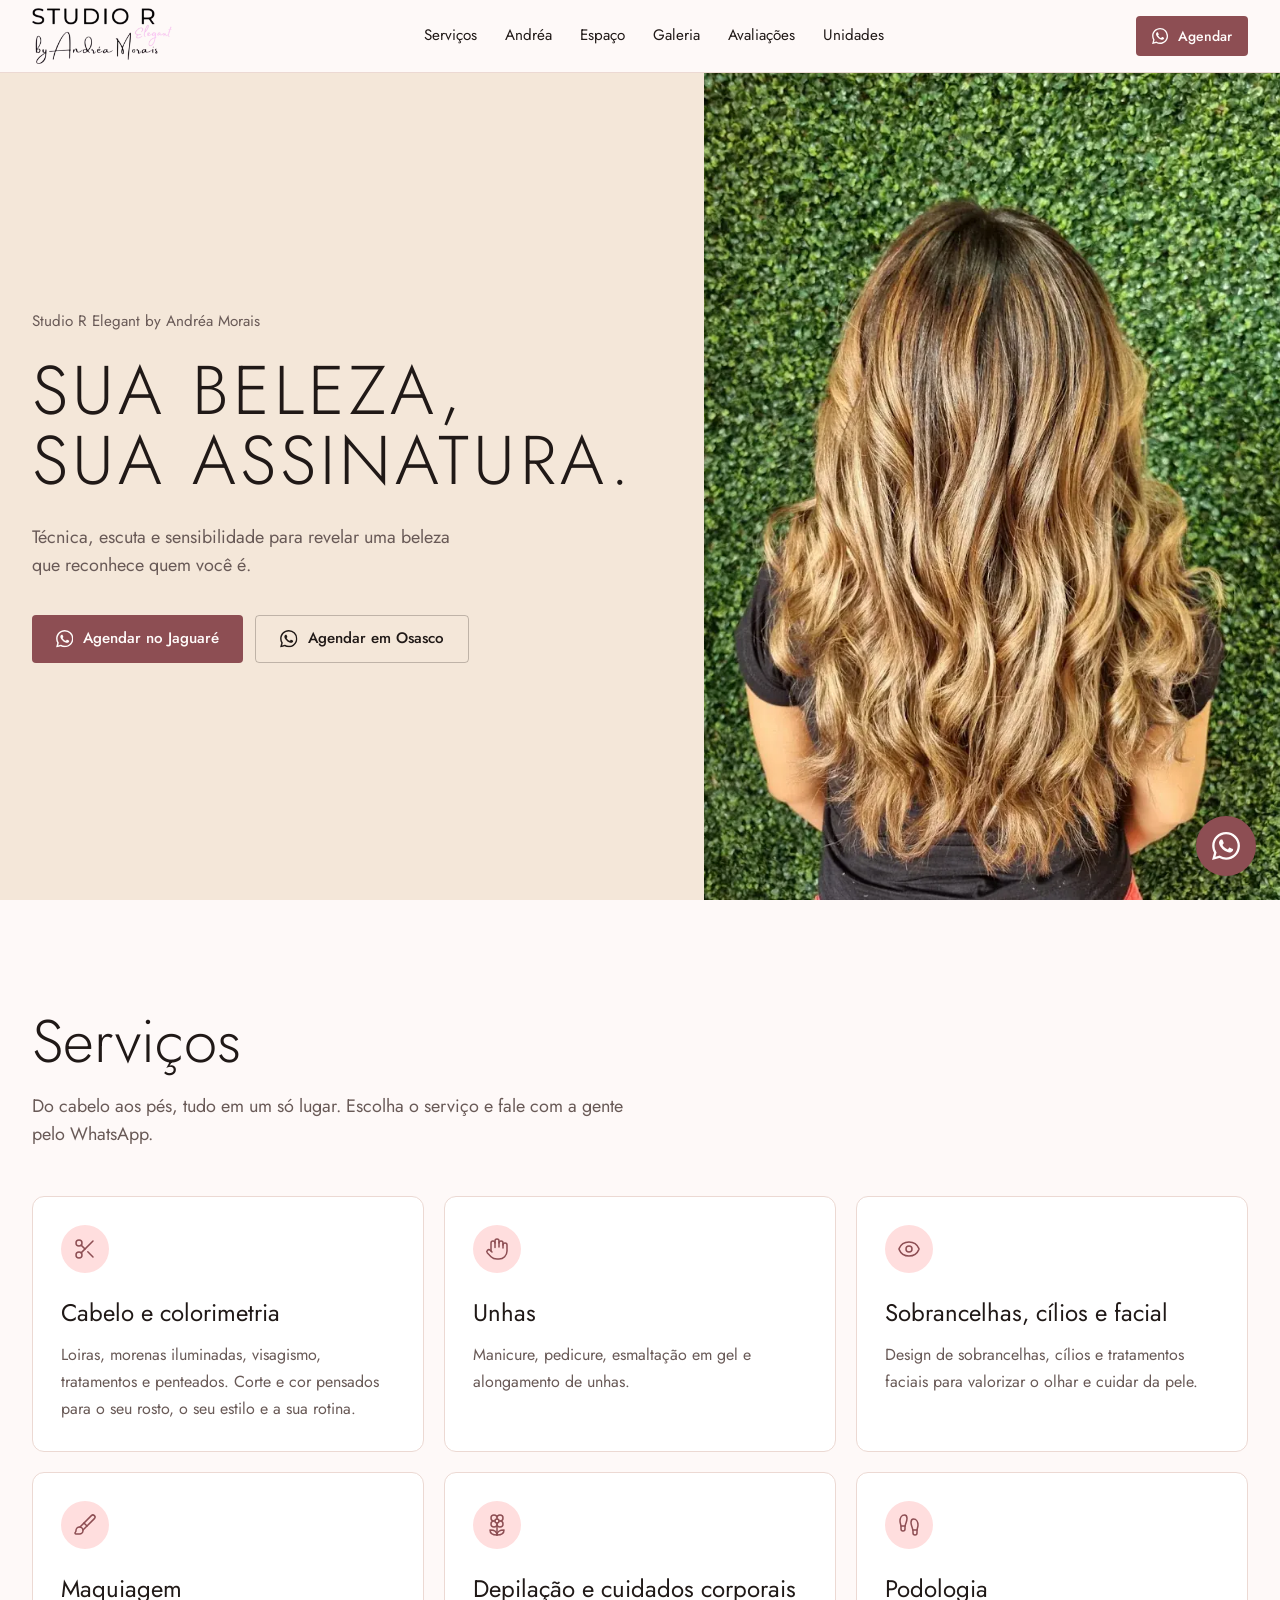
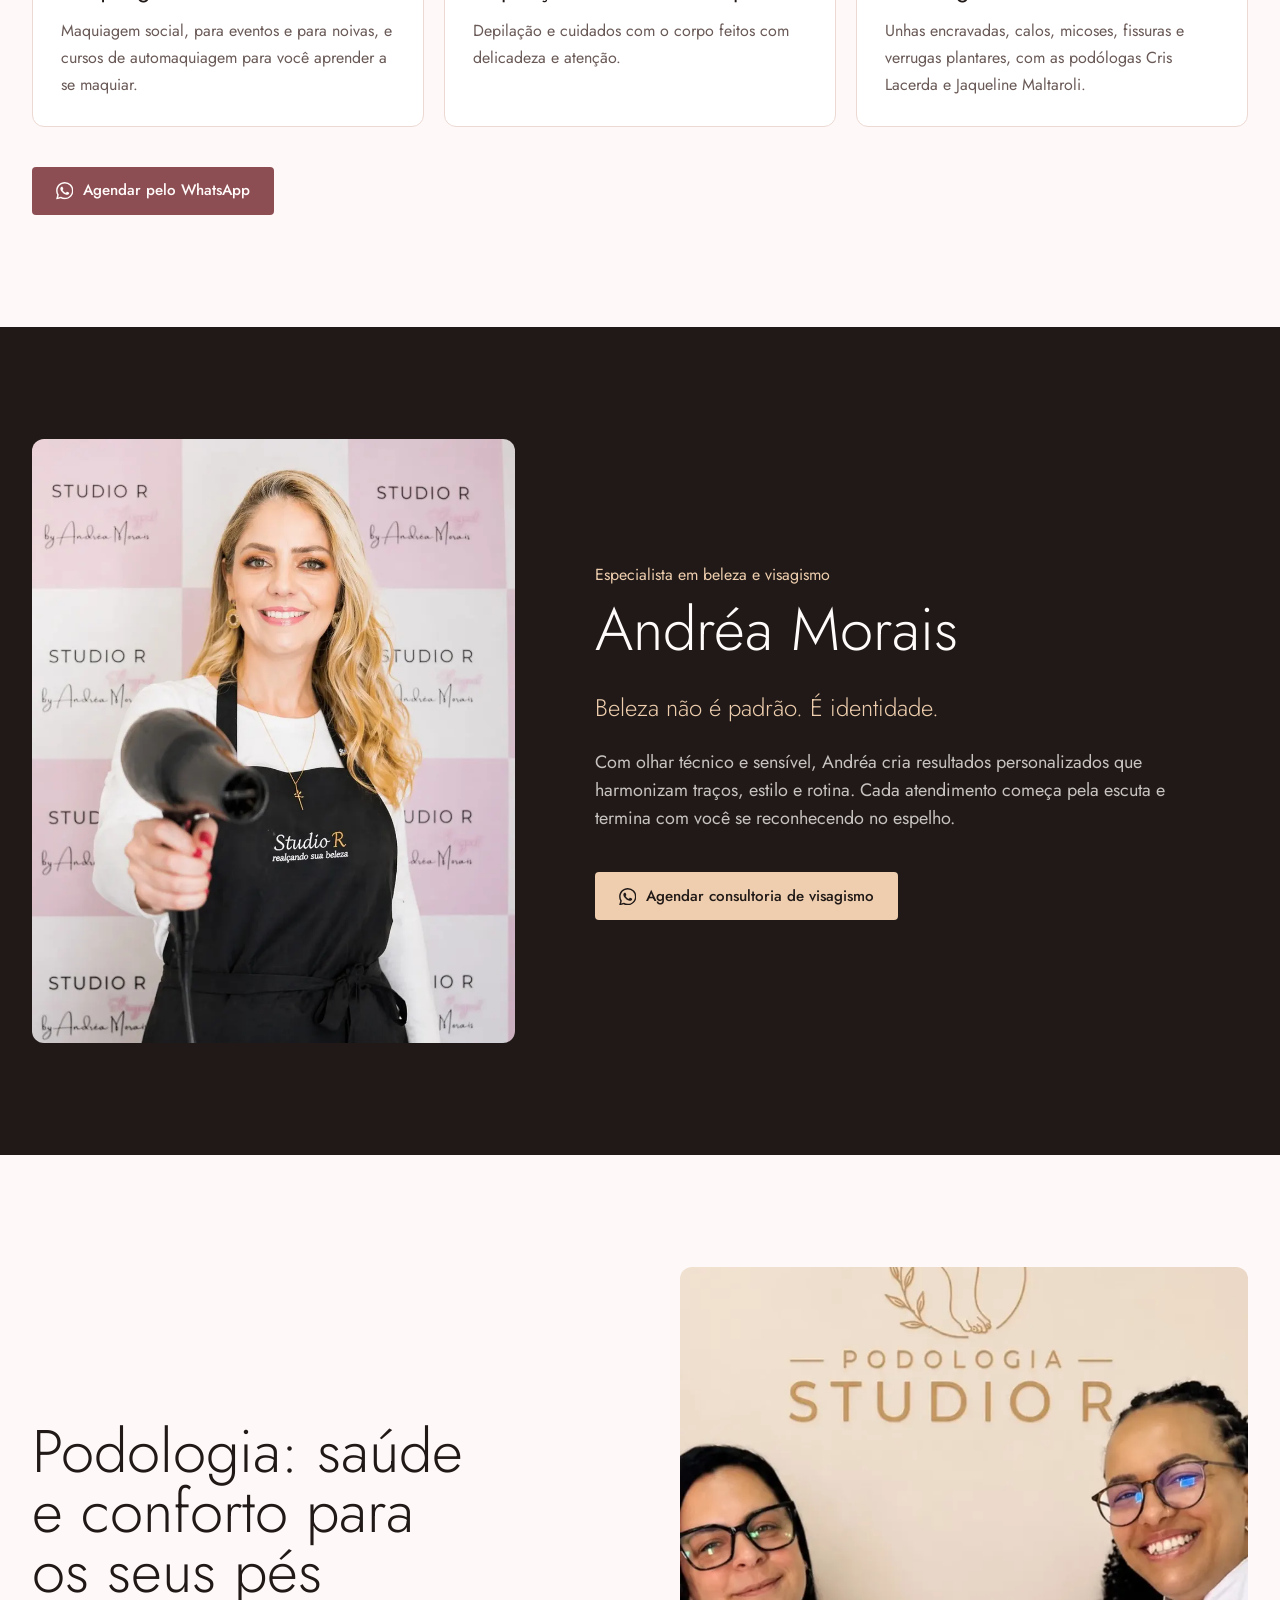
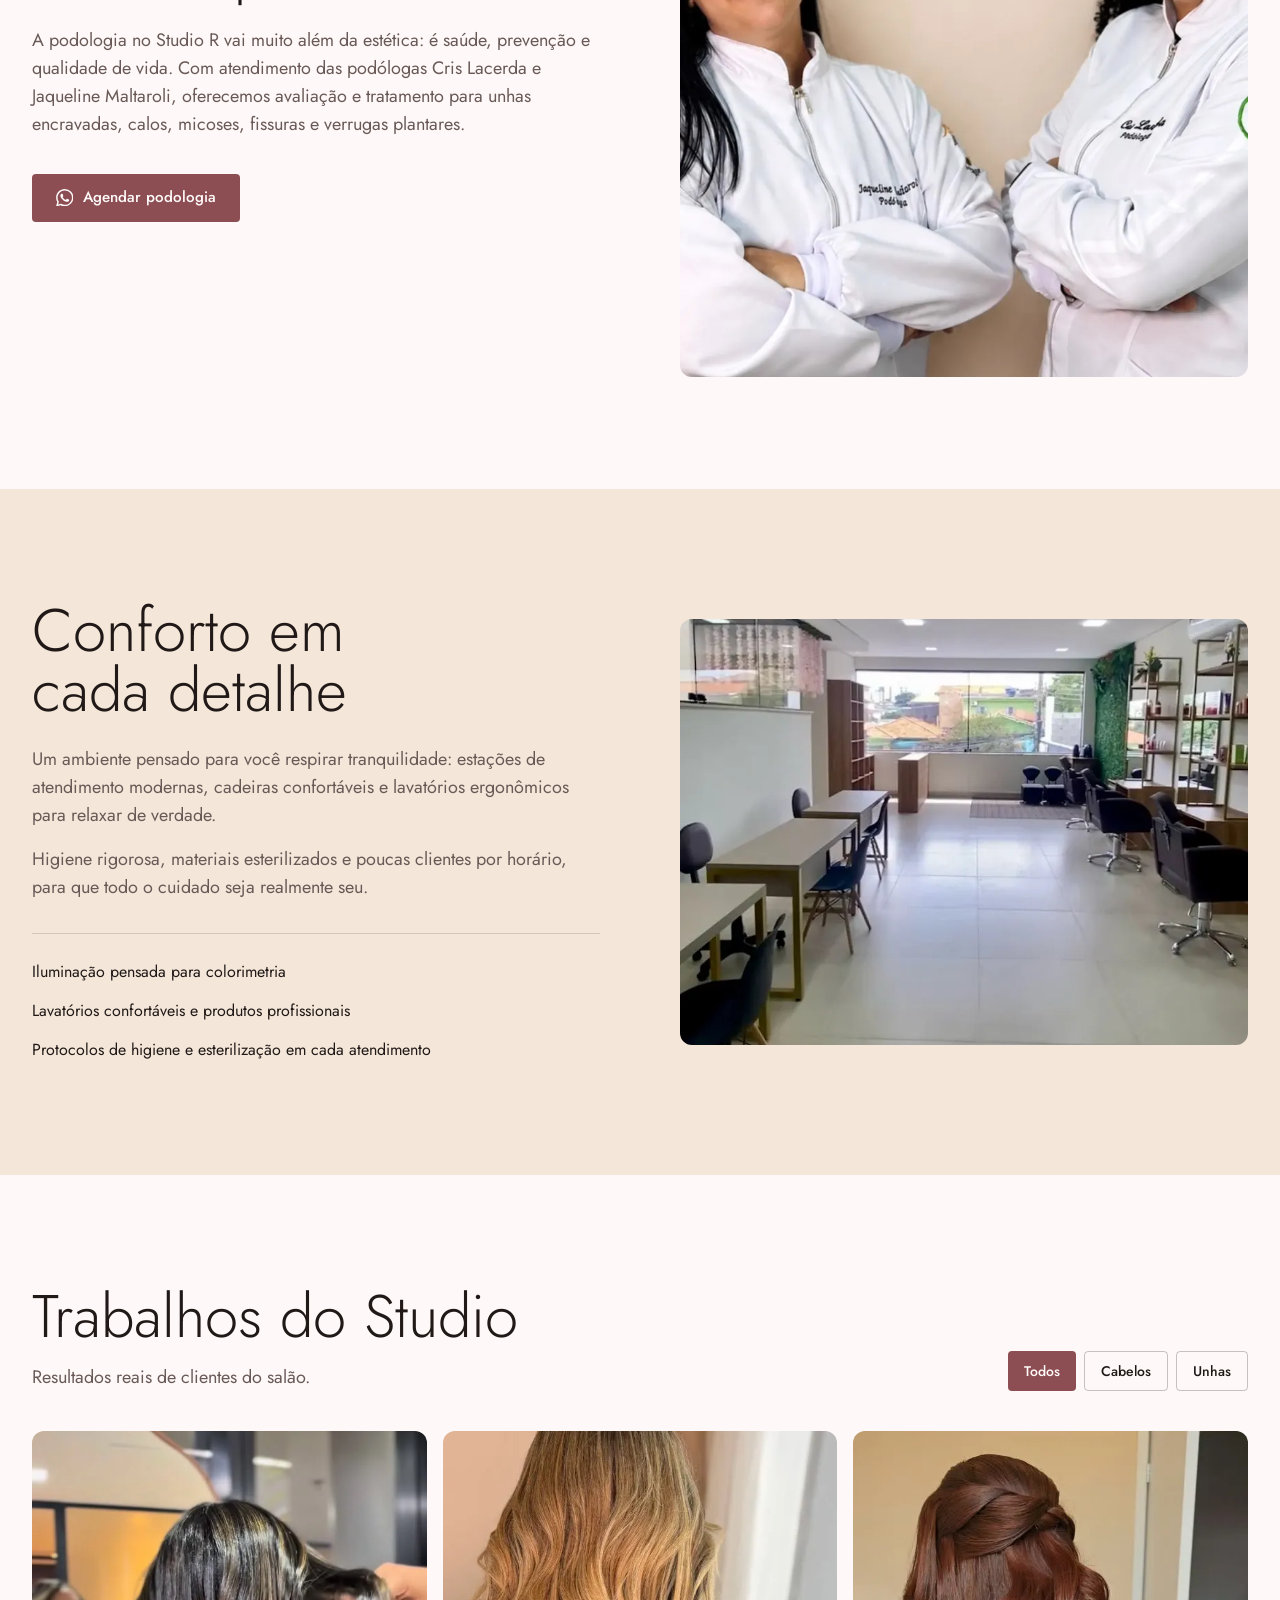
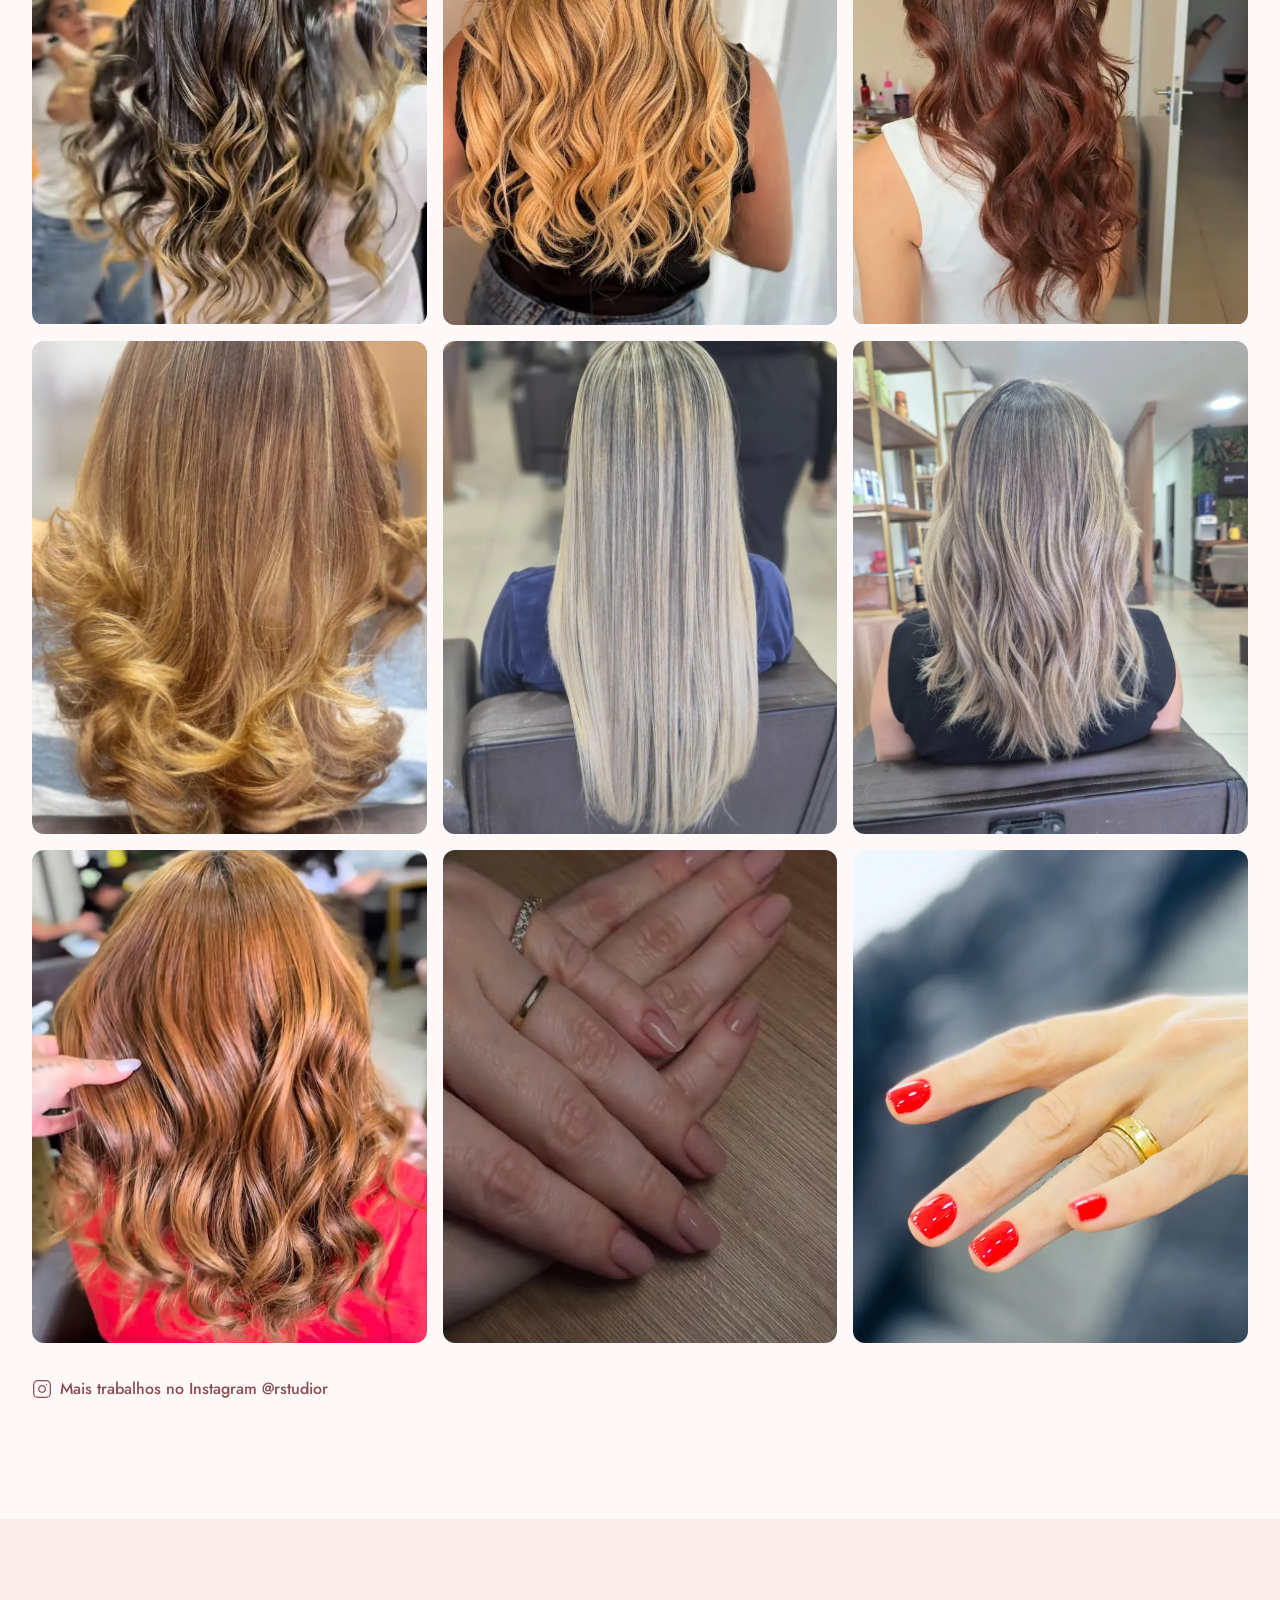
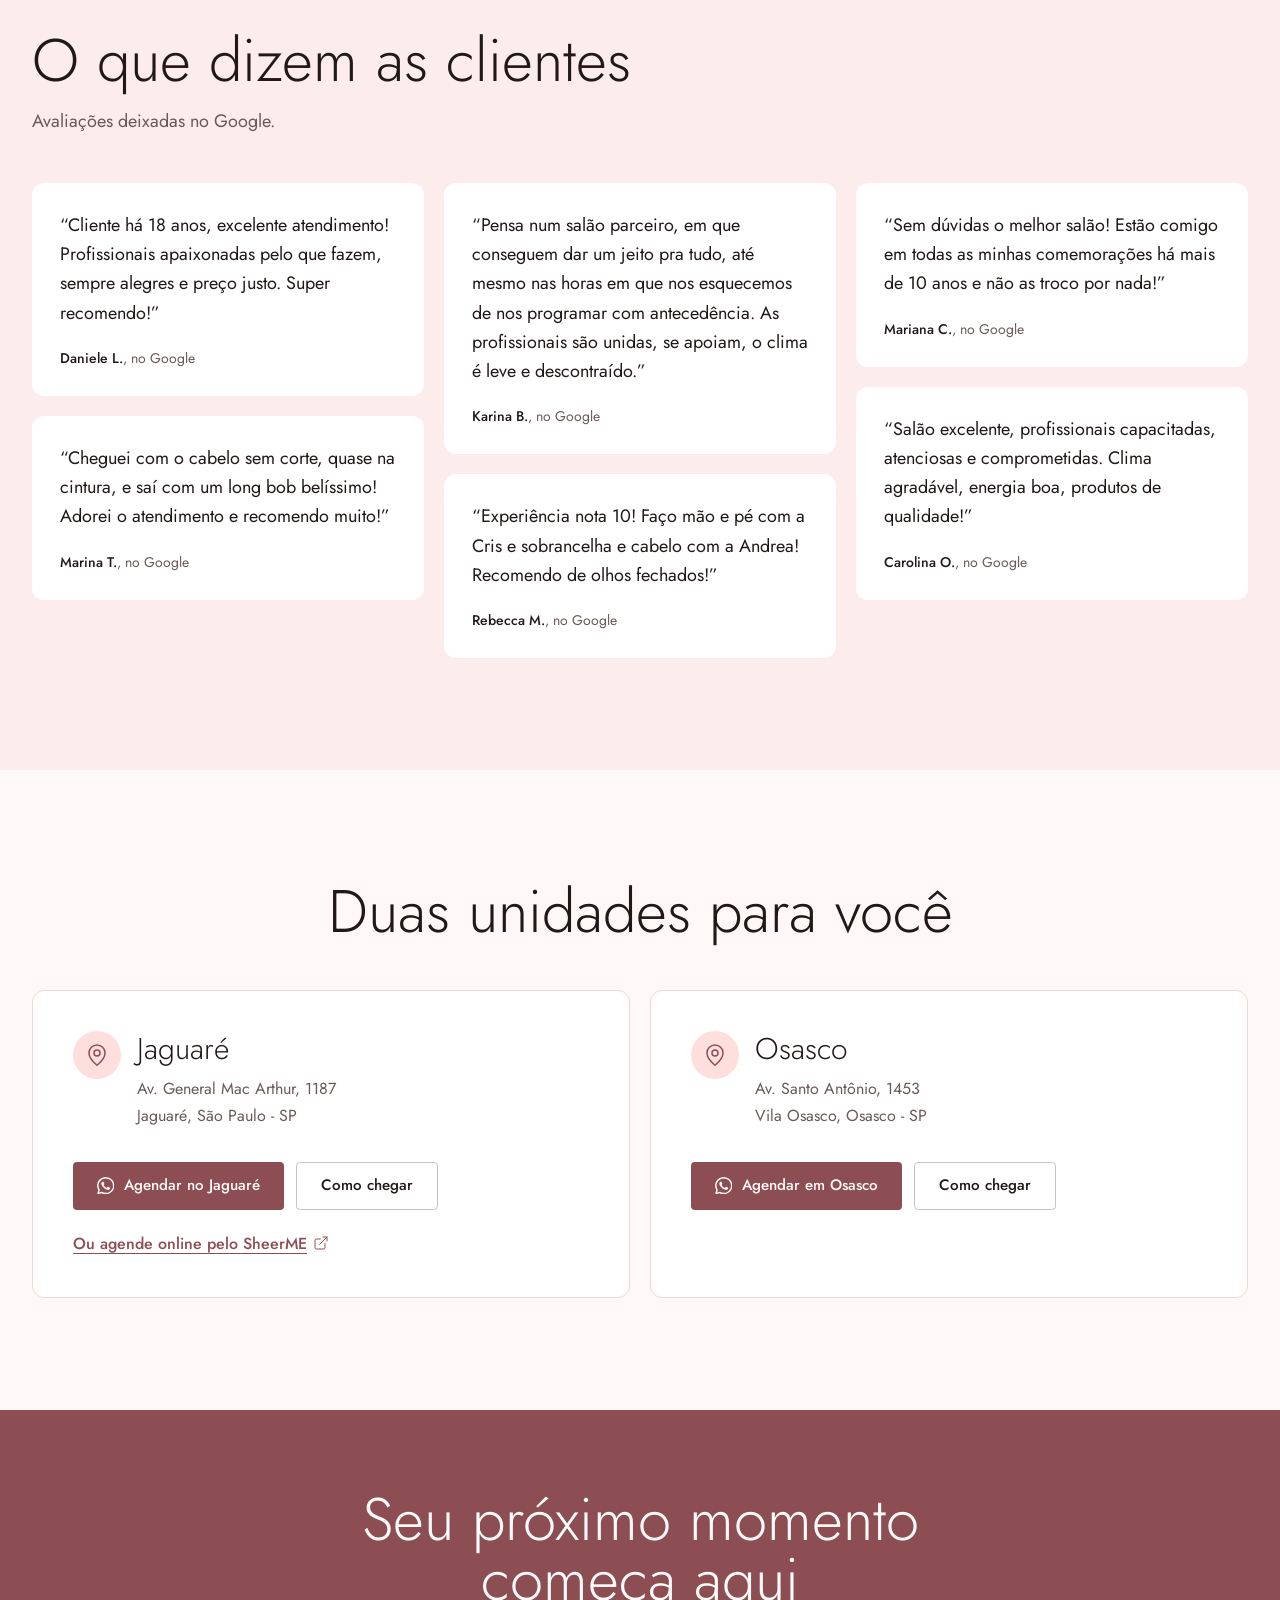
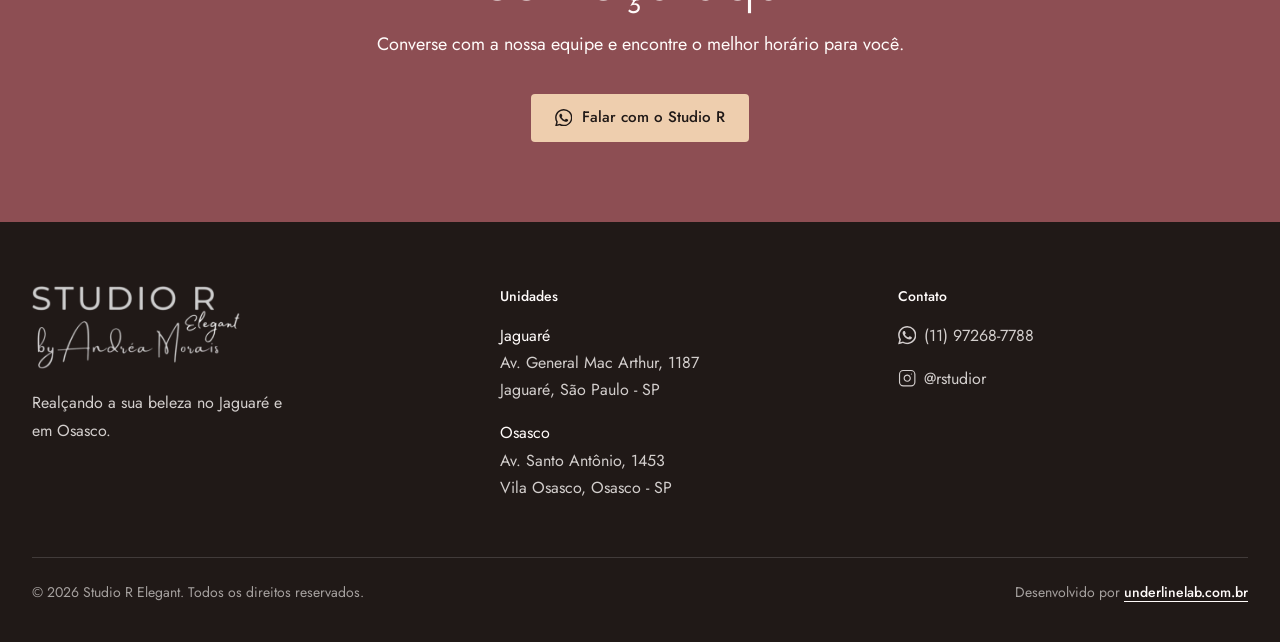
==== commit 7ecd50c5: "Corrige Instagram e deixa um único botão de agendamento nos serviços Co-Authored-By: Claude Opus 5.5" ====
--- a/index.html
+++ b/index.html
@@ -29,8 +29,8 @@
   <link rel="apple-touch-icon" href="assets/img/apple-touch-icon.png">
 
   <link rel="preload" href="assets/fonts/jost-latin.woff2" as="font" type="font/woff2" crossorigin>
-  <link rel="stylesheet" href="assets/css/styles.css?v=3">
-  <script src="assets/js/main.js?v=3" defer></script>
+  <link rel="stylesheet" href="assets/css/styles.css?v=4">
+  <script src="assets/js/main.js?v=4" defer></script>
 
   <script type="application/ld+json">
   {
@@ -55,7 +55,7 @@
         "@id": "#studio-r",
         "name": "Studio R Elegant by Andréa Morais",
         "founder": { "@type": "Person", "name": "Andréa Morais" },
-        "sameAs": ["https://www.instagram.com/studior.elegant/"]
+        "sameAs": ["https://www.instagram.com/rstudior/"]
       }
     ]
   }
@@ -143,39 +143,34 @@
             <span class="flex size-12 items-center justify-center rounded-full bg-accent text-primary-deep"><svg class="i " aria-hidden="true"><use href="#i-scissors"/></svg></span>
             <h3 class="mt-6 text-2xl font-normal">Cabelo e colorimetria</h3>
             <p class="mt-3 flex-1 text-muted-foreground">Loiras, morenas iluminadas, visagismo, tratamentos e penteados. Corte e cor pensados para o seu rosto, o seu estilo e a sua rotina.</p>
-            <a href="https://wa.me/5511972687788?text=Ol%C3%A1!%20Vim%20pelo%20site%20do%20Studio%20R%20Elegant%20e%20tenho%20interesse%20em%20cabelo%20e%20colorimetria." target="_blank" rel="noopener" data-track="whatsapp" data-origem="servico-cabelo" class="mt-6 inline-flex items-center gap-2 self-start font-medium text-primary-deep underline-offset-4 hover:underline"><svg class="wa" viewBox="0 0 24 24" aria-hidden="true"><use href="#i-whatsapp"/></svg> Agendar cabelo</a>
           </li>
           <li class="flex flex-col rounded-2xl border border-border bg-card p-7">
             <span class="flex size-12 items-center justify-center rounded-full bg-accent text-primary-deep"><svg class="i " aria-hidden="true"><use href="#i-hand"/></svg></span>
             <h3 class="mt-6 text-2xl font-normal">Unhas</h3>
             <p class="mt-3 flex-1 text-muted-foreground">Manicure, pedicure, esmaltação em gel e alongamento de unhas.</p>
-            <a href="https://wa.me/5511972687788?text=Ol%C3%A1!%20Vim%20pelo%20site%20do%20Studio%20R%20Elegant%20e%20tenho%20interesse%20em%20manicure%2C%20pedicure%20ou%20alongamento%20de%20unhas." target="_blank" rel="noopener" data-track="whatsapp" data-origem="servico-unhas" class="mt-6 inline-flex items-center gap-2 self-start font-medium text-primary-deep underline-offset-4 hover:underline"><svg class="wa" viewBox="0 0 24 24" aria-hidden="true"><use href="#i-whatsapp"/></svg> Agendar unhas</a>
           </li>
           <li class="flex flex-col rounded-2xl border border-border bg-card p-7">
             <span class="flex size-12 items-center justify-center rounded-full bg-accent text-primary-deep"><svg class="i " aria-hidden="true"><use href="#i-eye"/></svg></span>
             <h3 class="mt-6 text-2xl font-normal">Sobrancelhas, cílios e facial</h3>
             <p class="mt-3 flex-1 text-muted-foreground">Design de sobrancelhas, cílios e tratamentos faciais para valorizar o olhar e cuidar da pele.</p>
-            <a href="https://wa.me/5511972687788?text=Ol%C3%A1!%20Vim%20pelo%20site%20do%20Studio%20R%20Elegant%20e%20tenho%20interesse%20em%20sobrancelhas%2C%20c%C3%ADlios%20ou%20tratamento%20facial." target="_blank" rel="noopener" data-track="whatsapp" data-origem="servico-sobrancelhas" class="mt-6 inline-flex items-center gap-2 self-start font-medium text-primary-deep underline-offset-4 hover:underline"><svg class="wa" viewBox="0 0 24 24" aria-hidden="true"><use href="#i-whatsapp"/></svg> Agendar sobrancelhas e cílios</a>
           </li>
           <li class="flex flex-col rounded-2xl border border-border bg-card p-7">
             <span class="flex size-12 items-center justify-center rounded-full bg-accent text-primary-deep"><svg class="i " aria-hidden="true"><use href="#i-brush"/></svg></span>
             <h3 class="mt-6 text-2xl font-normal">Maquiagem</h3>
             <p class="mt-3 flex-1 text-muted-foreground">Maquiagem social, para eventos e para noivas, e cursos de automaquiagem para você aprender a se maquiar.</p>
-            <a href="https://wa.me/5511972687788?text=Ol%C3%A1!%20Vim%20pelo%20site%20do%20Studio%20R%20Elegant%20e%20tenho%20interesse%20em%20maquiagem." target="_blank" rel="noopener" data-track="whatsapp" data-origem="servico-maquiagem" class="mt-6 inline-flex items-center gap-2 self-start font-medium text-primary-deep underline-offset-4 hover:underline"><svg class="wa" viewBox="0 0 24 24" aria-hidden="true"><use href="#i-whatsapp"/></svg> Agendar maquiagem</a>
           </li>
           <li class="flex flex-col rounded-2xl border border-border bg-card p-7">
             <span class="flex size-12 items-center justify-center rounded-full bg-accent text-primary-deep"><svg class="i " aria-hidden="true"><use href="#i-flower-2"/></svg></span>
             <h3 class="mt-6 text-2xl font-normal">Depilação e cuidados corporais</h3>
             <p class="mt-3 flex-1 text-muted-foreground">Depilação e cuidados com o corpo feitos com delicadeza e atenção.</p>
-            <a href="https://wa.me/5511972687788?text=Ol%C3%A1!%20Vim%20pelo%20site%20do%20Studio%20R%20Elegant%20e%20tenho%20interesse%20em%20depila%C3%A7%C3%A3o%20ou%20cuidados%20corporais." target="_blank" rel="noopener" data-track="whatsapp" data-origem="servico-depilacao" class="mt-6 inline-flex items-center gap-2 self-start font-medium text-primary-deep underline-offset-4 hover:underline"><svg class="wa" viewBox="0 0 24 24" aria-hidden="true"><use href="#i-whatsapp"/></svg> Agendar depilação</a>
           </li>
           <li class="flex flex-col rounded-2xl border border-border bg-card p-7">
             <span class="flex size-12 items-center justify-center rounded-full bg-accent text-primary-deep"><svg class="i " aria-hidden="true"><use href="#i-footprints"/></svg></span>
             <h3 class="mt-6 text-2xl font-normal">Podologia</h3>
             <p class="mt-3 flex-1 text-muted-foreground">Unhas encravadas, calos, micoses, fissuras e verrugas plantares, com as podólogas Cris Lacerda e Jaqueline Maltaroli.</p>
-            <a href="https://wa.me/5511972687788?text=Ol%C3%A1!%20Vim%20pelo%20site%20do%20Studio%20R%20Elegant%20e%20tenho%20interesse%20em%20podologia." target="_blank" rel="noopener" data-track="whatsapp" data-origem="servico-podologia" class="mt-6 inline-flex items-center gap-2 self-start font-medium text-primary-deep underline-offset-4 hover:underline"><svg class="wa" viewBox="0 0 24 24" aria-hidden="true"><use href="#i-whatsapp"/></svg> Agendar podologia</a>
           </li>
         </ul>
+        <a href="https://wa.me/5511972687788?text=Ol%C3%A1!%20Vim%20pelo%20site%20do%20Studio%20R%20Elegant%20e%20gostaria%20de%20agendar%20um%20hor%C3%A1rio." target="_blank" rel="noopener" data-track="whatsapp" data-origem="servicos" class="btn btn-primary mt-10 w-full sm:w-auto"><svg class="wa" viewBox="0 0 24 24" aria-hidden="true"><use href="#i-whatsapp"/></svg> Agendar pelo WhatsApp</a>
       </div>
     </section>
 
@@ -243,7 +238,7 @@
           <figure class="overflow-hidden rounded-xl bg-card" data-categoria="Unhas"><img src="assets/img/galeria-unha-nude.webp" alt="Unhas nude elegantes" width="640" height="998" loading="lazy" decoding="async" class="w-full object-cover aspect-[4/5]"></figure>
           <figure class="overflow-hidden rounded-xl bg-card col-span-2 sm:col-span-1" data-categoria="Unhas"><img src="assets/img/galeria-unha-vermelha.webp" alt="Unhas vermelhas clássicas" width="800" height="906" loading="lazy" decoding="async" class="w-full object-cover aspect-[16/10] sm:aspect-[4/5]"></figure>
         </div>
-        <a href="https://www.instagram.com/studior.elegant/" target="_blank" rel="noopener" data-track="instagram" data-origem="galeria" class="mt-8 inline-flex items-center gap-2 font-medium text-primary-deep underline-offset-4 hover:underline"><svg class="i size-5" aria-hidden="true"><use href="#i-instagram"/></svg> Mais trabalhos no Instagram @studior.elegant</a>
+        <a href="https://www.instagram.com/rstudior/" target="_blank" rel="noopener" data-track="instagram" data-origem="galeria" class="mt-8 inline-flex items-center gap-2 font-medium text-primary-deep underline-offset-4 hover:underline"><svg class="i size-5" aria-hidden="true"><use href="#i-instagram"/></svg> Mais trabalhos no Instagram @rstudior</a>
       </div>
     </section>
 
@@ -343,7 +338,7 @@
         <h2 class="text-sm font-medium text-primary-foreground">Contato</h2>
         <ul class="mt-4 space-y-3">
           <li><a href="https://wa.me/5511972687788?text=Ol%C3%A1!%20Vim%20pelo%20site%20do%20Studio%20R%20Elegant%20e%20gostaria%20de%20agendar%20um%20hor%C3%A1rio." target="_blank" rel="noopener" data-track="whatsapp" data-origem="footer" class="inline-flex items-center gap-2 hover:text-primary-foreground"><svg class="wa" viewBox="0 0 24 24" aria-hidden="true"><use href="#i-whatsapp"/></svg> (11) 97268-7788</a></li>
-          <li><a href="https://www.instagram.com/studior.elegant/" target="_blank" rel="noopener" data-track="instagram" data-origem="footer" class="inline-flex items-center gap-2 hover:text-primary-foreground"><svg class="i size-[1.15em]" aria-hidden="true"><use href="#i-instagram"/></svg> @studior.elegant</a></li>
+          <li><a href="https://www.instagram.com/rstudior/" target="_blank" rel="noopener" data-track="instagram" data-origem="footer" class="inline-flex items-center gap-2 hover:text-primary-foreground"><svg class="i size-[1.15em]" aria-hidden="true"><use href="#i-instagram"/></svg> @rstudior</a></li>
         </ul>
       </div>
     </div>
--- a/assets/css/styles.css
+++ b/assets/css/styles.css
@@ -1,2 +1,2 @@
 /*! tailwindcss v4.3.3 | MIT License | https://tailwindcss.com */
-@layer properties{@supports (((-webkit-hyphens:none)) and (not (margin-trim:inline))) or ((-moz-orient:inline) and (not (color:rgb(from red r g b)))){*,:before,:after,::backdrop{--tw-space-y-reverse:0;--tw-border-style:solid;--tw-leading:initial;--tw-font-weight:initial;--tw-tracking:initial;--tw-shadow:0 0 #0000;--tw-shadow-color:initial;--tw-shadow-alpha:100%;--tw-inset-shadow:0 0 #0000;--tw-inset-shadow-color:initial;--tw-inset-shadow-alpha:100%;--tw-ring-color:initial;--tw-ring-shadow:0 0 #0000;--tw-inset-ring-color:initial;--tw-inset-ring-shadow:0 0 #0000;--tw-ring-inset:initial;--tw-ring-offset-width:0px;--tw-ring-offset-color:#fff;--tw-ring-offset-shadow:0 0 #0000;--tw-backdrop-blur:initial;--tw-backdrop-brightness:initial;--tw-backdrop-contrast:initial;--tw-backdrop-grayscale:initial;--tw-backdrop-hue-rotate:initial;--tw-backdrop-invert:initial;--tw-backdrop-opacity:initial;--tw-backdrop-saturate:initial;--tw-backdrop-sepia:initial}}}@layer theme{:root,:host{--font-sans:"Jost", ui-sans-serif, system-ui, sans-serif;--font-mono:ui-monospace, SFMono-Regular, Menlo, Monaco, Consolas, "Liberation Mono", "Courier New", monospace;--spacing:.25rem;--container-xs:20rem;--container-md:28rem;--container-xl:36rem;--container-2xl:42rem;--container-3xl:48rem;--container-7xl:80rem;--text-sm:.875rem;--text-sm--line-height:calc(1.25 / .875);--text-lg:1.125rem;--text-lg--line-height:calc(1.75 / 1.125);--text-2xl:1.5rem;--text-2xl--line-height:calc(2 / 1.5);--text-3xl:1.875rem;--text-3xl--line-height:calc(2.25 / 1.875);--text-4xl:2.25rem;--text-4xl--line-height:calc(2.5 / 2.25);--text-5xl:3rem;--text-5xl--line-height:1;--text-6xl:3.75rem;--text-6xl--line-height:1;--font-weight-light:300;--font-weight-normal:400;--font-weight-medium:500;--leading-relaxed:1.625;--radius-xl:.75rem;--default-transition-duration:.15s;--default-transition-timing-function:cubic-bezier(.4, 0, .2, 1);--default-font-family:"Jost", ui-sans-serif, system-ui, sans-serif;--default-mono-font-family:var(--font-mono);--color-background:#fef9f8;--color-foreground:#201917;--color-accent:#ffdede;--color-border:#ecd9d3;--color-ring:#8d4e53}}@layer base{*,:after,:before,::backdrop{box-sizing:border-box;border:0 solid;margin:0;padding:0}::file-selector-button{box-sizing:border-box;border:0 solid;margin:0;padding:0}html,:host{-webkit-text-size-adjust:100%;tab-size:4;line-height:1.5;font-family:var(--default-font-family,-apple-system, BlinkMacSystemFont, "Segoe UI", Roboto, "Helvetica Neue", "Noto Sans", Arial, sans-serif, "Apple Color Emoji", "Segoe UI Emoji", "Segoe UI Symbol", "Noto Color Emoji");font-feature-settings:var(--default-font-feature-settings,normal);font-variation-settings:var(--default-font-variation-settings,normal);-webkit-tap-highlight-color:transparent}hr{height:0;color:inherit;border-top-width:1px}abbr:where([title]){-webkit-text-decoration:underline dotted;text-decoration:underline dotted}h1,h2,h3,h4,h5,h6{font-size:inherit;font-weight:inherit}a{color:inherit;-webkit-text-decoration:inherit;-webkit-text-decoration:inherit;-webkit-text-decoration:inherit;text-decoration:inherit}b,strong{font-weight:bolder}code,kbd,samp,pre{font-family:var(--default-mono-font-family,ui-monospace, SFMono-Regular, Menlo, Monaco, Consolas, "Liberation Mono", "Courier New", monospace);font-feature-settings:var(--default-mono-font-feature-settings,normal);font-variation-settings:var(--default-mono-font-variation-settings,normal);font-size:1em}small{font-size:80%}sub,sup{vertical-align:baseline;font-size:75%;line-height:0;position:relative}sub{bottom:-.25em}sup{top:-.5em}table{text-indent:0;border-color:inherit;border-collapse:collapse}:-moz-focusring:where(:not(iframe)){outline:auto}progress{vertical-align:baseline}summary{display:list-item}ol,ul,menu{list-style:none}img,svg,video,canvas,audio,iframe,embed,object{vertical-align:middle;display:block}img,video{max-width:100%;height:auto}button,input,select,optgroup,textarea{font:inherit;font-feature-settings:inherit;font-variation-settings:inherit;letter-spacing:inherit;color:inherit;opacity:1;background-color:#0000;border-radius:0}::file-selector-button{font:inherit;font-feature-settings:inherit;font-variation-settings:inherit;letter-spacing:inherit;color:inherit;opacity:1;background-color:#0000;border-radius:0}:where(select:is([multiple],[size])) optgroup{font-weight:bolder}:where(select:is([multiple],[size])) optgroup option{padding-inline-start:20px}::file-selector-button{margin-inline-end:4px}::placeholder{opacity:1}@supports (not ((-webkit-appearance:-apple-pay-button))) or (contain-intrinsic-size:1px){::placeholder{color:currentColor}@supports (color:color-mix(in lab, red, red)){::placeholder{color:color-mix(in oklab, currentcolor 50%, transparent)}}}textarea{resize:vertical}::-webkit-search-decoration{-webkit-appearance:none}::-webkit-date-and-time-value{min-height:1lh;text-align:inherit}::-webkit-datetime-edit{display:inline-flex}::-webkit-datetime-edit-fields-wrapper{padding:0}::-webkit-datetime-edit{padding-block:0}::-webkit-datetime-edit-year-field{padding-block:0}::-webkit-datetime-edit-month-field{padding-block:0}::-webkit-datetime-edit-day-field{padding-block:0}::-webkit-datetime-edit-hour-field{padding-block:0}::-webkit-datetime-edit-minute-field{padding-block:0}::-webkit-datetime-edit-second-field{padding-block:0}::-webkit-datetime-edit-millisecond-field{padding-block:0}::-webkit-datetime-edit-meridiem-field{padding-block:0}::-webkit-calendar-picker-indicator{line-height:1}:-moz-ui-invalid{box-shadow:none}button,input:where([type=button],[type=reset],[type=submit]){appearance:button}::file-selector-button{appearance:button}::-webkit-inner-spin-button{height:auto}::-webkit-outer-spin-button{height:auto}[hidden]:where(:not([hidden=until-found])){display:none!important}*{border-color:var(--color-border)}html{scroll-behavior:smooth;-webkit-text-size-adjust:100%}body{background-color:var(--color-background);color:var(--color-foreground);font-family:var(--font-sans);line-height:1.7}h1,h2,h3{text-wrap:balance;font-weight:300;line-height:1.1}p{text-wrap:pretty}::selection{background:var(--color-accent);color:var(--color-foreground)}:focus-visible{outline:2px solid var(--color-ring);outline-offset:3px}svg.i{fill:none;stroke:currentColor;stroke-width:1.5px;stroke-linecap:round;stroke-linejoin:round;width:24px;height:24px}svg.wa{fill:currentColor;flex-shrink:0;width:1.15em;height:1.15em}}@layer components{.container-lp{width:100%;max-width:var(--container-7xl);padding-inline:calc(var(--spacing) * 5);margin-inline:auto}@media (min-width:40rem){.container-lp{padding-inline:calc(var(--spacing) * 8)}}.btn{min-height:calc(var(--spacing) * 12);cursor:pointer;justify-content:center;align-items:center;gap:calc(var(--spacing) * 2.5);padding-inline:calc(var(--spacing) * 6);--tw-font-weight:var(--font-weight-medium);font-size:.95rem;font-weight:var(--font-weight-medium);white-space:nowrap;transition-property:color,background-color,border-color,outline-color,text-decoration-color,fill,stroke,--tw-gradient-from,--tw-gradient-via,--tw-gradient-to;transition-timing-function:var(--tw-ease,var(--default-transition-timing-function));transition-duration:var(--tw-duration,var(--default-transition-duration));border-radius:.25rem;display:inline-flex}.btn-primary{color:#fffbfa;background-color:#8d4e53}@media (hover:hover){.btn-primary:hover{background-color:#201917}}.btn-secondary{color:#201917;background-color:#eeceae}@media (hover:hover){.btn-secondary:hover{background-color:#f4e7d9}}.btn-outline{border-style:var(--tw-border-style);color:#201917;border-width:1px;border-color:oklab(22.1116% .00955232 .00706704/.25)}@media (hover:hover){.btn-outline:hover{color:#fef9f8;background-color:#201917;border-color:#201917}}.btn-sm{min-height:calc(var(--spacing) * 10);padding-inline:calc(var(--spacing) * 4);font-size:var(--text-sm);line-height:var(--tw-leading,var(--text-sm--line-height))}.titulo-secao{font-size:var(--text-4xl);line-height:var(--tw-leading,var(--text-4xl--line-height))}@media (min-width:40rem){.titulo-secao{font-size:var(--text-5xl);line-height:var(--tw-leading,var(--text-5xl--line-height))}}@media (min-width:64rem){.titulo-secao{font-size:var(--text-6xl);line-height:var(--tw-leading,var(--text-6xl--line-height))}}}@layer utilities{.sr-only{clip-path:inset(50%);white-space:nowrap;border-width:0;width:1px;height:1px;margin:-1px;padding:0;position:absolute;overflow:hidden}.absolute{position:absolute}.fixed{position:fixed}.relative{position:relative}.inset-0{inset:0}.inset-x-0{inset-inline:0}.top-0{top:0}.right-4{right:calc(var(--spacing) * 4)}.bottom-4{bottom:calc(var(--spacing) * 4)}.z-50{z-index:50}.col-span-2{grid-column:span 2/span 2}.mt-2{margin-top:calc(var(--spacing) * 2)}.mt-3{margin-top:calc(var(--spacing) * 3)}.mt-4{margin-top:calc(var(--spacing) * 4)}.mt-5{margin-top:calc(var(--spacing) * 5)}.mt-6{margin-top:calc(var(--spacing) * 6)}.mt-7{margin-top:calc(var(--spacing) * 7)}.mt-8{margin-top:calc(var(--spacing) * 8)}.mt-9{margin-top:calc(var(--spacing) * 9)}.mt-10{margin-top:calc(var(--spacing) * 10)}.mt-12{margin-top:calc(var(--spacing) * 12)}.mt-14{margin-top:calc(var(--spacing) * 14)}.mb-5{margin-bottom:calc(var(--spacing) * 5)}.flex{display:flex}.grid{display:grid}.hidden{display:none}.inline-flex{display:inline-flex}.aspect-\[4\/5\]{aspect-ratio:4/5}.aspect-\[16\/10\]{aspect-ratio:16/10}.size-4{width:calc(var(--spacing) * 4);height:calc(var(--spacing) * 4)}.size-5{width:calc(var(--spacing) * 5);height:calc(var(--spacing) * 5)}.size-7{width:calc(var(--spacing) * 7);height:calc(var(--spacing) * 7)}.size-11{width:calc(var(--spacing) * 11);height:calc(var(--spacing) * 11)}.size-12{width:calc(var(--spacing) * 12);height:calc(var(--spacing) * 12)}.size-15{width:calc(var(--spacing) * 15);height:calc(var(--spacing) * 15)}.size-\[1\.15em\]{width:1.15em;height:1.15em}.h-12{height:calc(var(--spacing) * 12)}.h-18{height:calc(var(--spacing) * 18)}.h-auto{height:auto}.h-full{height:100%}.min-h-\[26rem\]{min-height:26rem}.w-52{width:calc(var(--spacing) * 52)}.w-64{width:calc(var(--spacing) * 64)}.w-auto{width:auto}.w-full{width:100%}.max-w-2xl{max-width:var(--container-2xl)}.max-w-3xl{max-width:var(--container-3xl)}.max-w-md{max-width:var(--container-md)}.max-w-xl{max-width:var(--container-xl)}.max-w-xs{max-width:var(--container-xs)}.flex-1{flex:1}.shrink-0{flex-shrink:0}.break-inside-avoid{break-inside:avoid}.grid-cols-2{grid-template-columns:repeat(2,minmax(0,1fr))}.flex-col{flex-direction:column}.flex-wrap{flex-wrap:wrap}.items-center{align-items:center}.items-end{align-items:flex-end}.items-start{align-items:flex-start}.justify-between{justify-content:space-between}.justify-center{justify-content:center}.gap-1\.5{gap:calc(var(--spacing) * 1.5)}.gap-2{gap:calc(var(--spacing) * 2)}.gap-3{gap:calc(var(--spacing) * 3)}.gap-4{gap:calc(var(--spacing) * 4)}.gap-5{gap:calc(var(--spacing) * 5)}.gap-6{gap:calc(var(--spacing) * 6)}.gap-7{gap:calc(var(--spacing) * 7)}.gap-12{gap:calc(var(--spacing) * 12)}:where(.space-y-3>:not(:last-child)){--tw-space-y-reverse:0;margin-block-start:calc(calc(var(--spacing) * 3) * var(--tw-space-y-reverse));margin-block-end:calc(calc(var(--spacing) * 3) * calc(1 - var(--tw-space-y-reverse)))}:where(.space-y-4>:not(:last-child)){--tw-space-y-reverse:0;margin-block-start:calc(calc(var(--spacing) * 4) * var(--tw-space-y-reverse));margin-block-end:calc(calc(var(--spacing) * 4) * calc(1 - var(--tw-space-y-reverse)))}.self-start{align-self:flex-start}.overflow-hidden{overflow:hidden}.overflow-x-hidden{overflow-x:hidden}.rounded-2xl{border-radius:.75rem}.rounded-full{border-radius:3.40282e38px}.rounded-md{border-radius:.25rem}.rounded-xl{border-radius:var(--radius-xl)}.border{border-style:var(--tw-border-style);border-width:1px}.border-t{border-top-style:var(--tw-border-style);border-top-width:1px}.border-b{border-bottom-style:var(--tw-border-style);border-bottom-width:1px}.border-border{border-color:#ecd9d3}.border-foreground\/15{border-color:oklab(22.1116% .00955232 .00706704/.15)}.border-primary-foreground\/15{border-color:oklab(99.087% .00370032 .00252515/.15)}.bg-accent{background-color:#ffdede}.bg-background{background-color:#fef9f8}.bg-background\/95{background-color:oklab(98.5677% .00472879 .00284731/.95)}.bg-card{background-color:#fff}.bg-foreground{background-color:#201917}.bg-muted{background-color:#fceceb}.bg-nude{background-color:#f4e7d9}.bg-primary-deep{background-color:#8d4e53}.object-cover{object-fit:cover}.object-\[50\%_30\%\]{object-position:50% 30%}.object-top{object-position:top}.p-2{padding:calc(var(--spacing) * 2)}.p-3{padding:calc(var(--spacing) * 3)}.p-7{padding:calc(var(--spacing) * 7)}.px-3{padding-inline:calc(var(--spacing) * 3)}.px-5{padding-inline:calc(var(--spacing) * 5)}.py-3{padding-block:calc(var(--spacing) * 3)}.py-14{padding-block:calc(var(--spacing) * 14)}.py-20{padding-block:calc(var(--spacing) * 20)}.pt-2{padding-top:calc(var(--spacing) * 2)}.pt-6{padding-top:calc(var(--spacing) * 6)}.pt-16{padding-top:calc(var(--spacing) * 16)}.pt-18{padding-top:calc(var(--spacing) * 18)}.pb-1{padding-bottom:var(--spacing)}.pb-24{padding-bottom:calc(var(--spacing) * 24)}.text-center{text-align:center}.text-2xl{font-size:var(--text-2xl);line-height:var(--tw-leading,var(--text-2xl--line-height))}.text-3xl{font-size:var(--text-3xl);line-height:var(--tw-leading,var(--text-3xl--line-height))}.text-lg{font-size:var(--text-lg);line-height:var(--tw-leading,var(--text-lg--line-height))}.text-sm{font-size:var(--text-sm);line-height:var(--tw-leading,var(--text-sm--line-height))}.text-\[0\.95rem\]{font-size:.95rem}.text-\[2\.6rem\]{font-size:2.6rem}.leading-\[1\.02\]{--tw-leading:1.02;line-height:1.02}.leading-relaxed{--tw-leading:var(--leading-relaxed);line-height:var(--leading-relaxed)}.font-light{--tw-font-weight:var(--font-weight-light);font-weight:var(--font-weight-light)}.font-medium{--tw-font-weight:var(--font-weight-medium);font-weight:var(--font-weight-medium)}.font-normal{--tw-font-weight:var(--font-weight-normal);font-weight:var(--font-weight-normal)}.tracking-\[0\.06em\]{--tw-tracking:.06em;letter-spacing:.06em}.text-foreground{color:#201917}.text-muted-foreground{color:#695a57}.text-primary-deep{color:#8d4e53}.text-primary-foreground{color:#fffbfa}.text-primary-foreground\/60{color:oklab(99.087% .00370032 .00252515/.6)}.text-primary-foreground\/75{color:oklab(99.087% .00370032 .00252515/.75)}.text-primary-foreground\/80{color:oklab(99.087% .00370032 .00252515/.8)}.text-secondary{color:#eeceae}.uppercase{text-transform:uppercase}.not-italic{font-style:normal}.underline{text-decoration-line:underline}.underline-offset-4{text-underline-offset:4px}.antialiased{-webkit-font-smoothing:antialiased;-moz-osx-font-smoothing:grayscale}.shadow-lg{--tw-shadow:0 10px 15px -3px var(--tw-shadow-color,#0000001a), 0 4px 6px -4px var(--tw-shadow-color,#0000001a);box-shadow:var(--tw-inset-shadow), var(--tw-inset-ring-shadow), var(--tw-ring-offset-shadow), var(--tw-ring-shadow), var(--tw-shadow)}.shadow-xl{--tw-shadow:0 20px 25px -5px var(--tw-shadow-color,#0000001a), 0 8px 10px -6px var(--tw-shadow-color,#0000001a);box-shadow:var(--tw-inset-shadow), var(--tw-inset-ring-shadow), var(--tw-ring-offset-shadow), var(--tw-ring-shadow), var(--tw-shadow)}.backdrop-blur{--tw-backdrop-blur:blur(8px);-webkit-backdrop-filter:var(--tw-backdrop-blur,) var(--tw-backdrop-brightness,) var(--tw-backdrop-contrast,) var(--tw-backdrop-grayscale,) var(--tw-backdrop-hue-rotate,) var(--tw-backdrop-invert,) var(--tw-backdrop-opacity,) var(--tw-backdrop-saturate,) var(--tw-backdrop-sepia,);backdrop-filter:var(--tw-backdrop-blur,) var(--tw-backdrop-brightness,) var(--tw-backdrop-contrast,) var(--tw-backdrop-grayscale,) var(--tw-backdrop-hue-rotate,) var(--tw-backdrop-invert,) var(--tw-backdrop-opacity,) var(--tw-backdrop-saturate,) var(--tw-backdrop-sepia,)}.transition-colors{transition-property:color,background-color,border-color,outline-color,text-decoration-color,fill,stroke,--tw-gradient-from,--tw-gradient-via,--tw-gradient-to;transition-timing-function:var(--tw-ease,var(--default-transition-timing-function));transition-duration:var(--tw-duration,var(--default-transition-duration))}.last\:border-0:last-child{border-style:var(--tw-border-style);border-width:0}@media (hover:hover){.hover\:bg-foreground:hover{background-color:#201917}.hover\:bg-muted:hover{background-color:#fceceb}.hover\:text-foreground:hover{color:#201917}.hover\:text-primary-deep:hover{color:#8d4e53}.hover\:text-primary-foreground:hover{color:#fffbfa}.hover\:text-secondary:hover{color:#eeceae}.hover\:underline:hover{text-decoration-line:underline}}.focus\:not-sr-only:focus{clip-path:none;white-space:normal;width:auto;height:auto;margin:0;padding:0;position:static;overflow:visible}.focus\:fixed:focus{position:fixed}.focus\:top-3:focus{top:calc(var(--spacing) * 3)}.focus\:left-3:focus{left:calc(var(--spacing) * 3)}.focus\:z-\[60\]:focus{z-index:60}.focus\:rounded-md:focus{border-radius:.25rem}.focus\:bg-background:focus{background-color:#fef9f8}.focus\:px-4:focus{padding-inline:calc(var(--spacing) * 4)}.focus\:py-2:focus{padding-block:calc(var(--spacing) * 2)}.focus\:text-sm:focus{font-size:var(--text-sm);line-height:var(--tw-leading,var(--text-sm--line-height))}.focus\:font-medium:focus{--tw-font-weight:var(--font-weight-medium);font-weight:var(--font-weight-medium)}.focus\:shadow-lg:focus{--tw-shadow:0 10px 15px -3px var(--tw-shadow-color,#0000001a), 0 4px 6px -4px var(--tw-shadow-color,#0000001a);box-shadow:var(--tw-inset-shadow), var(--tw-inset-ring-shadow), var(--tw-ring-offset-shadow), var(--tw-ring-shadow), var(--tw-shadow)}@media (min-width:40rem){.sm\:right-6{right:calc(var(--spacing) * 6)}.sm\:bottom-6{bottom:calc(var(--spacing) * 6)}.sm\:col-span-1{grid-column:span 1/span 1}.sm\:hidden{display:none}.sm\:inline-flex{display:inline-flex}.sm\:aspect-\[4\/5\]{aspect-ratio:4/5}.sm\:h-14{height:calc(var(--spacing) * 14)}.sm\:min-h-\[34rem\]{min-height:34rem}.sm\:w-auto{width:auto}.sm\:columns-2{columns:2}.sm\:grid-cols-2{grid-template-columns:repeat(2,minmax(0,1fr))}.sm\:grid-cols-3{grid-template-columns:repeat(3,minmax(0,1fr))}.sm\:flex-row{flex-direction:row}.sm\:items-end{align-items:flex-end}.sm\:gap-4{gap:calc(var(--spacing) * 4)}.sm\:p-10{padding:calc(var(--spacing) * 10)}.sm\:px-8{padding-inline:calc(var(--spacing) * 8)}.sm\:py-20{padding-block:calc(var(--spacing) * 20)}.sm\:pb-10{padding-bottom:calc(var(--spacing) * 10)}.sm\:text-6xl{font-size:var(--text-6xl);line-height:var(--tw-leading,var(--text-6xl--line-height))}}@media (min-width:48rem){.md\:order-1{order:1}.md\:order-2{order:2}.md\:grid-cols-2{grid-template-columns:repeat(2,minmax(0,1fr))}.md\:grid-cols-\[1\.2fr_1fr_1fr\]{grid-template-columns:1.2fr 1fr 1fr}.md\:flex-row{flex-direction:row}.md\:items-center{align-items:center}.md\:justify-between{justify-content:space-between}}@media (min-width:64rem){.lg\:flex{display:flex}.lg\:hidden{display:none}.lg\:aspect-\[4\/3\]{aspect-ratio:4/3}.lg\:min-h-svh{min-height:100svh}.lg\:columns-3{columns:3}.lg\:grid-cols-2{grid-template-columns:repeat(2,minmax(0,1fr))}.lg\:grid-cols-3{grid-template-columns:repeat(3,minmax(0,1fr))}.lg\:grid-cols-\[\.85fr_1\.15fr\]{grid-template-columns:.85fr 1.15fr}.lg\:grid-cols-\[1\.1fr_\.9fr\]{grid-template-columns:1.1fr .9fr}.lg\:items-center{align-items:center}.lg\:gap-20{gap:calc(var(--spacing) * 20)}.lg\:py-16{padding-block:calc(var(--spacing) * 16)}.lg\:py-28{padding-block:calc(var(--spacing) * 28)}.lg\:pr-12{padding-right:calc(var(--spacing) * 12)}.lg\:pl-\[max\(2rem\,calc\(\(100vw-80rem\)\/2\+2rem\)\)\]{padding-left:max(2rem,50vw - 38rem)}.lg\:text-\[3\.6rem\]{font-size:3.6rem}}@media (min-width:80rem){.xl\:text-\[4\.3rem\]{font-size:4.3rem}}}@font-face{font-family:Jost;font-style:normal;font-weight:300 600;font-display:swap;src:url(../fonts/jost-latin.woff2)format("woff2")}@media (prefers-reduced-motion:reduce){html{scroll-behavior:auto}*,:before,:after{transition-duration:.01ms!important;animation-duration:.01ms!important}}@property --tw-space-y-reverse{syntax:"*";inherits:false;initial-value:0}@property --tw-border-style{syntax:"*";inherits:false;initial-value:solid}@property --tw-leading{syntax:"*";inherits:false}@property --tw-font-weight{syntax:"*";inherits:false}@property --tw-tracking{syntax:"*";inherits:false}@property --tw-shadow{syntax:"*";inherits:false;initial-value:0 0 #0000}@property --tw-shadow-color{syntax:"*";inherits:false}@property --tw-shadow-alpha{syntax:"<percentage>";inherits:false;initial-value:100%}@property --tw-inset-shadow{syntax:"*";inherits:false;initial-value:0 0 #0000}@property --tw-inset-shadow-color{syntax:"*";inherits:false}@property --tw-inset-shadow-alpha{syntax:"<percentage>";inherits:false;initial-value:100%}@property --tw-ring-color{syntax:"*";inherits:false}@property --tw-ring-shadow{syntax:"*";inherits:false;initial-value:0 0 #0000}@property --tw-inset-ring-color{syntax:"*";inherits:false}@property --tw-inset-ring-shadow{syntax:"*";inherits:false;initial-value:0 0 #0000}@property --tw-ring-inset{syntax:"*";inherits:false}@property --tw-ring-offset-width{syntax:"<length>";inherits:false;initial-value:0}@property --tw-ring-offset-color{syntax:"*";inherits:false;initial-value:#fff}@property --tw-ring-offset-shadow{syntax:"*";inherits:false;initial-value:0 0 #0000}@property --tw-backdrop-blur{syntax:"*";inherits:false}@property --tw-backdrop-brightness{syntax:"*";inherits:false}@property --tw-backdrop-contrast{syntax:"*";inherits:false}@property --tw-backdrop-grayscale{syntax:"*";inherits:false}@property --tw-backdrop-hue-rotate{syntax:"*";inherits:false}@property --tw-backdrop-invert{syntax:"*";inherits:false}@property --tw-backdrop-opacity{syntax:"*";inherits:false}@property --tw-backdrop-saturate{syntax:"*";inherits:false}@property --tw-backdrop-sepia{syntax:"*";inherits:false}+@layer properties{@supports (((-webkit-hyphens:none)) and (not (margin-trim:inline))) or ((-moz-orient:inline) and (not (color:rgb(from red r g b)))){*,:before,:after,::backdrop{--tw-space-y-reverse:0;--tw-border-style:solid;--tw-leading:initial;--tw-font-weight:initial;--tw-tracking:initial;--tw-shadow:0 0 #0000;--tw-shadow-color:initial;--tw-shadow-alpha:100%;--tw-inset-shadow:0 0 #0000;--tw-inset-shadow-color:initial;--tw-inset-shadow-alpha:100%;--tw-ring-color:initial;--tw-ring-shadow:0 0 #0000;--tw-inset-ring-color:initial;--tw-inset-ring-shadow:0 0 #0000;--tw-ring-inset:initial;--tw-ring-offset-width:0px;--tw-ring-offset-color:#fff;--tw-ring-offset-shadow:0 0 #0000;--tw-backdrop-blur:initial;--tw-backdrop-brightness:initial;--tw-backdrop-contrast:initial;--tw-backdrop-grayscale:initial;--tw-backdrop-hue-rotate:initial;--tw-backdrop-invert:initial;--tw-backdrop-opacity:initial;--tw-backdrop-saturate:initial;--tw-backdrop-sepia:initial}}}@layer theme{:root,:host{--font-sans:"Jost", ui-sans-serif, system-ui, sans-serif;--font-mono:ui-monospace, SFMono-Regular, Menlo, Monaco, Consolas, "Liberation Mono", "Courier New", monospace;--spacing:.25rem;--container-xs:20rem;--container-md:28rem;--container-xl:36rem;--container-2xl:42rem;--container-3xl:48rem;--container-7xl:80rem;--text-sm:.875rem;--text-sm--line-height:calc(1.25 / .875);--text-lg:1.125rem;--text-lg--line-height:calc(1.75 / 1.125);--text-2xl:1.5rem;--text-2xl--line-height:calc(2 / 1.5);--text-3xl:1.875rem;--text-3xl--line-height:calc(2.25 / 1.875);--text-4xl:2.25rem;--text-4xl--line-height:calc(2.5 / 2.25);--text-5xl:3rem;--text-5xl--line-height:1;--text-6xl:3.75rem;--text-6xl--line-height:1;--font-weight-light:300;--font-weight-normal:400;--font-weight-medium:500;--leading-relaxed:1.625;--radius-xl:.75rem;--default-transition-duration:.15s;--default-transition-timing-function:cubic-bezier(.4, 0, .2, 1);--default-font-family:"Jost", ui-sans-serif, system-ui, sans-serif;--default-mono-font-family:var(--font-mono);--color-background:#fef9f8;--color-foreground:#201917;--color-accent:#ffdede;--color-border:#ecd9d3;--color-ring:#8d4e53}}@layer base{*,:after,:before,::backdrop{box-sizing:border-box;border:0 solid;margin:0;padding:0}::file-selector-button{box-sizing:border-box;border:0 solid;margin:0;padding:0}html,:host{-webkit-text-size-adjust:100%;tab-size:4;line-height:1.5;font-family:var(--default-font-family,-apple-system, BlinkMacSystemFont, "Segoe UI", Roboto, "Helvetica Neue", "Noto Sans", Arial, sans-serif, "Apple Color Emoji", "Segoe UI Emoji", "Segoe UI Symbol", "Noto Color Emoji");font-feature-settings:var(--default-font-feature-settings,normal);font-variation-settings:var(--default-font-variation-settings,normal);-webkit-tap-highlight-color:transparent}hr{height:0;color:inherit;border-top-width:1px}abbr:where([title]){-webkit-text-decoration:underline dotted;text-decoration:underline dotted}h1,h2,h3,h4,h5,h6{font-size:inherit;font-weight:inherit}a{color:inherit;-webkit-text-decoration:inherit;-webkit-text-decoration:inherit;-webkit-text-decoration:inherit;text-decoration:inherit}b,strong{font-weight:bolder}code,kbd,samp,pre{font-family:var(--default-mono-font-family,ui-monospace, SFMono-Regular, Menlo, Monaco, Consolas, "Liberation Mono", "Courier New", monospace);font-feature-settings:var(--default-mono-font-feature-settings,normal);font-variation-settings:var(--default-mono-font-variation-settings,normal);font-size:1em}small{font-size:80%}sub,sup{vertical-align:baseline;font-size:75%;line-height:0;position:relative}sub{bottom:-.25em}sup{top:-.5em}table{text-indent:0;border-color:inherit;border-collapse:collapse}:-moz-focusring:where(:not(iframe)){outline:auto}progress{vertical-align:baseline}summary{display:list-item}ol,ul,menu{list-style:none}img,svg,video,canvas,audio,iframe,embed,object{vertical-align:middle;display:block}img,video{max-width:100%;height:auto}button,input,select,optgroup,textarea{font:inherit;font-feature-settings:inherit;font-variation-settings:inherit;letter-spacing:inherit;color:inherit;opacity:1;background-color:#0000;border-radius:0}::file-selector-button{font:inherit;font-feature-settings:inherit;font-variation-settings:inherit;letter-spacing:inherit;color:inherit;opacity:1;background-color:#0000;border-radius:0}:where(select:is([multiple],[size])) optgroup{font-weight:bolder}:where(select:is([multiple],[size])) optgroup option{padding-inline-start:20px}::file-selector-button{margin-inline-end:4px}::placeholder{opacity:1}@supports (not ((-webkit-appearance:-apple-pay-button))) or (contain-intrinsic-size:1px){::placeholder{color:currentColor}@supports (color:color-mix(in lab, red, red)){::placeholder{color:color-mix(in oklab, currentcolor 50%, transparent)}}}textarea{resize:vertical}::-webkit-search-decoration{-webkit-appearance:none}::-webkit-date-and-time-value{min-height:1lh;text-align:inherit}::-webkit-datetime-edit{display:inline-flex}::-webkit-datetime-edit-fields-wrapper{padding:0}::-webkit-datetime-edit{padding-block:0}::-webkit-datetime-edit-year-field{padding-block:0}::-webkit-datetime-edit-month-field{padding-block:0}::-webkit-datetime-edit-day-field{padding-block:0}::-webkit-datetime-edit-hour-field{padding-block:0}::-webkit-datetime-edit-minute-field{padding-block:0}::-webkit-datetime-edit-second-field{padding-block:0}::-webkit-datetime-edit-millisecond-field{padding-block:0}::-webkit-datetime-edit-meridiem-field{padding-block:0}::-webkit-calendar-picker-indicator{line-height:1}:-moz-ui-invalid{box-shadow:none}button,input:where([type=button],[type=reset],[type=submit]){appearance:button}::file-selector-button{appearance:button}::-webkit-inner-spin-button{height:auto}::-webkit-outer-spin-button{height:auto}[hidden]:where(:not([hidden=until-found])){display:none!important}*{border-color:var(--color-border)}html{scroll-behavior:smooth;-webkit-text-size-adjust:100%}body{background-color:var(--color-background);color:var(--color-foreground);font-family:var(--font-sans);line-height:1.7}h1,h2,h3{text-wrap:balance;font-weight:300;line-height:1.1}p{text-wrap:pretty}::selection{background:var(--color-accent);color:var(--color-foreground)}:focus-visible{outline:2px solid var(--color-ring);outline-offset:3px}svg.i{fill:none;stroke:currentColor;stroke-width:1.5px;stroke-linecap:round;stroke-linejoin:round;width:24px;height:24px}svg.wa{fill:currentColor;flex-shrink:0;width:1.15em;height:1.15em}}@layer components{.container-lp{width:100%;max-width:var(--container-7xl);padding-inline:calc(var(--spacing) * 5);margin-inline:auto}@media (min-width:40rem){.container-lp{padding-inline:calc(var(--spacing) * 8)}}.btn{min-height:calc(var(--spacing) * 12);cursor:pointer;justify-content:center;align-items:center;gap:calc(var(--spacing) * 2.5);padding-inline:calc(var(--spacing) * 6);--tw-font-weight:var(--font-weight-medium);font-size:.95rem;font-weight:var(--font-weight-medium);white-space:nowrap;transition-property:color,background-color,border-color,outline-color,text-decoration-color,fill,stroke,--tw-gradient-from,--tw-gradient-via,--tw-gradient-to;transition-timing-function:var(--tw-ease,var(--default-transition-timing-function));transition-duration:var(--tw-duration,var(--default-transition-duration));border-radius:.25rem;display:inline-flex}.btn-primary{color:#fffbfa;background-color:#8d4e53}@media (hover:hover){.btn-primary:hover{background-color:#201917}}.btn-secondary{color:#201917;background-color:#eeceae}@media (hover:hover){.btn-secondary:hover{background-color:#f4e7d9}}.btn-outline{border-style:var(--tw-border-style);color:#201917;border-width:1px;border-color:oklab(22.1116% .00955232 .00706704/.25)}@media (hover:hover){.btn-outline:hover{color:#fef9f8;background-color:#201917;border-color:#201917}}.btn-sm{min-height:calc(var(--spacing) * 10);padding-inline:calc(var(--spacing) * 4);font-size:var(--text-sm);line-height:var(--tw-leading,var(--text-sm--line-height))}.titulo-secao{font-size:var(--text-4xl);line-height:var(--tw-leading,var(--text-4xl--line-height))}@media (min-width:40rem){.titulo-secao{font-size:var(--text-5xl);line-height:var(--tw-leading,var(--text-5xl--line-height))}}@media (min-width:64rem){.titulo-secao{font-size:var(--text-6xl);line-height:var(--tw-leading,var(--text-6xl--line-height))}}}@layer utilities{.sr-only{clip-path:inset(50%);white-space:nowrap;border-width:0;width:1px;height:1px;margin:-1px;padding:0;position:absolute;overflow:hidden}.absolute{position:absolute}.fixed{position:fixed}.relative{position:relative}.inset-0{inset:0}.inset-x-0{inset-inline:0}.top-0{top:0}.right-4{right:calc(var(--spacing) * 4)}.bottom-4{bottom:calc(var(--spacing) * 4)}.z-50{z-index:50}.col-span-2{grid-column:span 2/span 2}.mt-2{margin-top:calc(var(--spacing) * 2)}.mt-3{margin-top:calc(var(--spacing) * 3)}.mt-4{margin-top:calc(var(--spacing) * 4)}.mt-5{margin-top:calc(var(--spacing) * 5)}.mt-6{margin-top:calc(var(--spacing) * 6)}.mt-7{margin-top:calc(var(--spacing) * 7)}.mt-8{margin-top:calc(var(--spacing) * 8)}.mt-9{margin-top:calc(var(--spacing) * 9)}.mt-10{margin-top:calc(var(--spacing) * 10)}.mt-12{margin-top:calc(var(--spacing) * 12)}.mt-14{margin-top:calc(var(--spacing) * 14)}.mb-5{margin-bottom:calc(var(--spacing) * 5)}.flex{display:flex}.grid{display:grid}.hidden{display:none}.inline-flex{display:inline-flex}.aspect-\[4\/5\]{aspect-ratio:4/5}.aspect-\[16\/10\]{aspect-ratio:16/10}.size-4{width:calc(var(--spacing) * 4);height:calc(var(--spacing) * 4)}.size-5{width:calc(var(--spacing) * 5);height:calc(var(--spacing) * 5)}.size-7{width:calc(var(--spacing) * 7);height:calc(var(--spacing) * 7)}.size-11{width:calc(var(--spacing) * 11);height:calc(var(--spacing) * 11)}.size-12{width:calc(var(--spacing) * 12);height:calc(var(--spacing) * 12)}.size-15{width:calc(var(--spacing) * 15);height:calc(var(--spacing) * 15)}.size-\[1\.15em\]{width:1.15em;height:1.15em}.h-12{height:calc(var(--spacing) * 12)}.h-18{height:calc(var(--spacing) * 18)}.h-auto{height:auto}.h-full{height:100%}.min-h-\[26rem\]{min-height:26rem}.w-52{width:calc(var(--spacing) * 52)}.w-64{width:calc(var(--spacing) * 64)}.w-auto{width:auto}.w-full{width:100%}.max-w-2xl{max-width:var(--container-2xl)}.max-w-3xl{max-width:var(--container-3xl)}.max-w-md{max-width:var(--container-md)}.max-w-xl{max-width:var(--container-xl)}.max-w-xs{max-width:var(--container-xs)}.flex-1{flex:1}.shrink-0{flex-shrink:0}.break-inside-avoid{break-inside:avoid}.grid-cols-2{grid-template-columns:repeat(2,minmax(0,1fr))}.flex-col{flex-direction:column}.flex-wrap{flex-wrap:wrap}.items-center{align-items:center}.items-end{align-items:flex-end}.items-start{align-items:flex-start}.justify-between{justify-content:space-between}.justify-center{justify-content:center}.gap-1\.5{gap:calc(var(--spacing) * 1.5)}.gap-2{gap:calc(var(--spacing) * 2)}.gap-3{gap:calc(var(--spacing) * 3)}.gap-4{gap:calc(var(--spacing) * 4)}.gap-5{gap:calc(var(--spacing) * 5)}.gap-6{gap:calc(var(--spacing) * 6)}.gap-7{gap:calc(var(--spacing) * 7)}.gap-12{gap:calc(var(--spacing) * 12)}:where(.space-y-3>:not(:last-child)){--tw-space-y-reverse:0;margin-block-start:calc(calc(var(--spacing) * 3) * var(--tw-space-y-reverse));margin-block-end:calc(calc(var(--spacing) * 3) * calc(1 - var(--tw-space-y-reverse)))}:where(.space-y-4>:not(:last-child)){--tw-space-y-reverse:0;margin-block-start:calc(calc(var(--spacing) * 4) * var(--tw-space-y-reverse));margin-block-end:calc(calc(var(--spacing) * 4) * calc(1 - var(--tw-space-y-reverse)))}.overflow-hidden{overflow:hidden}.overflow-x-hidden{overflow-x:hidden}.rounded-2xl{border-radius:.75rem}.rounded-full{border-radius:3.40282e38px}.rounded-md{border-radius:.25rem}.rounded-xl{border-radius:var(--radius-xl)}.border{border-style:var(--tw-border-style);border-width:1px}.border-t{border-top-style:var(--tw-border-style);border-top-width:1px}.border-b{border-bottom-style:var(--tw-border-style);border-bottom-width:1px}.border-border{border-color:#ecd9d3}.border-foreground\/15{border-color:oklab(22.1116% .00955232 .00706704/.15)}.border-primary-foreground\/15{border-color:oklab(99.087% .00370032 .00252515/.15)}.bg-accent{background-color:#ffdede}.bg-background{background-color:#fef9f8}.bg-background\/95{background-color:oklab(98.5677% .00472879 .00284731/.95)}.bg-card{background-color:#fff}.bg-foreground{background-color:#201917}.bg-muted{background-color:#fceceb}.bg-nude{background-color:#f4e7d9}.bg-primary-deep{background-color:#8d4e53}.object-cover{object-fit:cover}.object-\[50\%_30\%\]{object-position:50% 30%}.object-top{object-position:top}.p-2{padding:calc(var(--spacing) * 2)}.p-3{padding:calc(var(--spacing) * 3)}.p-7{padding:calc(var(--spacing) * 7)}.px-3{padding-inline:calc(var(--spacing) * 3)}.px-5{padding-inline:calc(var(--spacing) * 5)}.py-3{padding-block:calc(var(--spacing) * 3)}.py-14{padding-block:calc(var(--spacing) * 14)}.py-20{padding-block:calc(var(--spacing) * 20)}.pt-2{padding-top:calc(var(--spacing) * 2)}.pt-6{padding-top:calc(var(--spacing) * 6)}.pt-16{padding-top:calc(var(--spacing) * 16)}.pt-18{padding-top:calc(var(--spacing) * 18)}.pb-1{padding-bottom:var(--spacing)}.pb-24{padding-bottom:calc(var(--spacing) * 24)}.text-center{text-align:center}.text-2xl{font-size:var(--text-2xl);line-height:var(--tw-leading,var(--text-2xl--line-height))}.text-3xl{font-size:var(--text-3xl);line-height:var(--tw-leading,var(--text-3xl--line-height))}.text-lg{font-size:var(--text-lg);line-height:var(--tw-leading,var(--text-lg--line-height))}.text-sm{font-size:var(--text-sm);line-height:var(--tw-leading,var(--text-sm--line-height))}.text-\[0\.95rem\]{font-size:.95rem}.text-\[2\.6rem\]{font-size:2.6rem}.leading-\[1\.02\]{--tw-leading:1.02;line-height:1.02}.leading-relaxed{--tw-leading:var(--leading-relaxed);line-height:var(--leading-relaxed)}.font-light{--tw-font-weight:var(--font-weight-light);font-weight:var(--font-weight-light)}.font-medium{--tw-font-weight:var(--font-weight-medium);font-weight:var(--font-weight-medium)}.font-normal{--tw-font-weight:var(--font-weight-normal);font-weight:var(--font-weight-normal)}.tracking-\[0\.06em\]{--tw-tracking:.06em;letter-spacing:.06em}.text-foreground{color:#201917}.text-muted-foreground{color:#695a57}.text-primary-deep{color:#8d4e53}.text-primary-foreground{color:#fffbfa}.text-primary-foreground\/60{color:oklab(99.087% .00370032 .00252515/.6)}.text-primary-foreground\/75{color:oklab(99.087% .00370032 .00252515/.75)}.text-primary-foreground\/80{color:oklab(99.087% .00370032 .00252515/.8)}.text-secondary{color:#eeceae}.uppercase{text-transform:uppercase}.not-italic{font-style:normal}.underline{text-decoration-line:underline}.underline-offset-4{text-underline-offset:4px}.antialiased{-webkit-font-smoothing:antialiased;-moz-osx-font-smoothing:grayscale}.shadow-lg{--tw-shadow:0 10px 15px -3px var(--tw-shadow-color,#0000001a), 0 4px 6px -4px var(--tw-shadow-color,#0000001a);box-shadow:var(--tw-inset-shadow), var(--tw-inset-ring-shadow), var(--tw-ring-offset-shadow), var(--tw-ring-shadow), var(--tw-shadow)}.shadow-xl{--tw-shadow:0 20px 25px -5px var(--tw-shadow-color,#0000001a), 0 8px 10px -6px var(--tw-shadow-color,#0000001a);box-shadow:var(--tw-inset-shadow), var(--tw-inset-ring-shadow), var(--tw-ring-offset-shadow), var(--tw-ring-shadow), var(--tw-shadow)}.backdrop-blur{--tw-backdrop-blur:blur(8px);-webkit-backdrop-filter:var(--tw-backdrop-blur,) var(--tw-backdrop-brightness,) var(--tw-backdrop-contrast,) var(--tw-backdrop-grayscale,) var(--tw-backdrop-hue-rotate,) var(--tw-backdrop-invert,) var(--tw-backdrop-opacity,) var(--tw-backdrop-saturate,) var(--tw-backdrop-sepia,);backdrop-filter:var(--tw-backdrop-blur,) var(--tw-backdrop-brightness,) var(--tw-backdrop-contrast,) var(--tw-backdrop-grayscale,) var(--tw-backdrop-hue-rotate,) var(--tw-backdrop-invert,) var(--tw-backdrop-opacity,) var(--tw-backdrop-saturate,) var(--tw-backdrop-sepia,)}.transition-colors{transition-property:color,background-color,border-color,outline-color,text-decoration-color,fill,stroke,--tw-gradient-from,--tw-gradient-via,--tw-gradient-to;transition-timing-function:var(--tw-ease,var(--default-transition-timing-function));transition-duration:var(--tw-duration,var(--default-transition-duration))}.last\:border-0:last-child{border-style:var(--tw-border-style);border-width:0}@media (hover:hover){.hover\:bg-foreground:hover{background-color:#201917}.hover\:bg-muted:hover{background-color:#fceceb}.hover\:text-foreground:hover{color:#201917}.hover\:text-primary-deep:hover{color:#8d4e53}.hover\:text-primary-foreground:hover{color:#fffbfa}.hover\:text-secondary:hover{color:#eeceae}.hover\:underline:hover{text-decoration-line:underline}}.focus\:not-sr-only:focus{clip-path:none;white-space:normal;width:auto;height:auto;margin:0;padding:0;position:static;overflow:visible}.focus\:fixed:focus{position:fixed}.focus\:top-3:focus{top:calc(var(--spacing) * 3)}.focus\:left-3:focus{left:calc(var(--spacing) * 3)}.focus\:z-\[60\]:focus{z-index:60}.focus\:rounded-md:focus{border-radius:.25rem}.focus\:bg-background:focus{background-color:#fef9f8}.focus\:px-4:focus{padding-inline:calc(var(--spacing) * 4)}.focus\:py-2:focus{padding-block:calc(var(--spacing) * 2)}.focus\:text-sm:focus{font-size:var(--text-sm);line-height:var(--tw-leading,var(--text-sm--line-height))}.focus\:font-medium:focus{--tw-font-weight:var(--font-weight-medium);font-weight:var(--font-weight-medium)}.focus\:shadow-lg:focus{--tw-shadow:0 10px 15px -3px var(--tw-shadow-color,#0000001a), 0 4px 6px -4px var(--tw-shadow-color,#0000001a);box-shadow:var(--tw-inset-shadow), var(--tw-inset-ring-shadow), var(--tw-ring-offset-shadow), var(--tw-ring-shadow), var(--tw-shadow)}@media (min-width:40rem){.sm\:right-6{right:calc(var(--spacing) * 6)}.sm\:bottom-6{bottom:calc(var(--spacing) * 6)}.sm\:col-span-1{grid-column:span 1/span 1}.sm\:hidden{display:none}.sm\:inline-flex{display:inline-flex}.sm\:aspect-\[4\/5\]{aspect-ratio:4/5}.sm\:h-14{height:calc(var(--spacing) * 14)}.sm\:min-h-\[34rem\]{min-height:34rem}.sm\:w-auto{width:auto}.sm\:columns-2{columns:2}.sm\:grid-cols-2{grid-template-columns:repeat(2,minmax(0,1fr))}.sm\:grid-cols-3{grid-template-columns:repeat(3,minmax(0,1fr))}.sm\:flex-row{flex-direction:row}.sm\:items-end{align-items:flex-end}.sm\:gap-4{gap:calc(var(--spacing) * 4)}.sm\:p-10{padding:calc(var(--spacing) * 10)}.sm\:px-8{padding-inline:calc(var(--spacing) * 8)}.sm\:py-20{padding-block:calc(var(--spacing) * 20)}.sm\:pb-10{padding-bottom:calc(var(--spacing) * 10)}.sm\:text-6xl{font-size:var(--text-6xl);line-height:var(--tw-leading,var(--text-6xl--line-height))}}@media (min-width:48rem){.md\:order-1{order:1}.md\:order-2{order:2}.md\:grid-cols-2{grid-template-columns:repeat(2,minmax(0,1fr))}.md\:grid-cols-\[1\.2fr_1fr_1fr\]{grid-template-columns:1.2fr 1fr 1fr}.md\:flex-row{flex-direction:row}.md\:items-center{align-items:center}.md\:justify-between{justify-content:space-between}}@media (min-width:64rem){.lg\:flex{display:flex}.lg\:hidden{display:none}.lg\:aspect-\[4\/3\]{aspect-ratio:4/3}.lg\:min-h-svh{min-height:100svh}.lg\:columns-3{columns:3}.lg\:grid-cols-2{grid-template-columns:repeat(2,minmax(0,1fr))}.lg\:grid-cols-3{grid-template-columns:repeat(3,minmax(0,1fr))}.lg\:grid-cols-\[\.85fr_1\.15fr\]{grid-template-columns:.85fr 1.15fr}.lg\:grid-cols-\[1\.1fr_\.9fr\]{grid-template-columns:1.1fr .9fr}.lg\:items-center{align-items:center}.lg\:gap-20{gap:calc(var(--spacing) * 20)}.lg\:py-16{padding-block:calc(var(--spacing) * 16)}.lg\:py-28{padding-block:calc(var(--spacing) * 28)}.lg\:pr-12{padding-right:calc(var(--spacing) * 12)}.lg\:pl-\[max\(2rem\,calc\(\(100vw-80rem\)\/2\+2rem\)\)\]{padding-left:max(2rem,50vw - 38rem)}.lg\:text-\[3\.6rem\]{font-size:3.6rem}}@media (min-width:80rem){.xl\:text-\[4\.3rem\]{font-size:4.3rem}}}@font-face{font-family:Jost;font-style:normal;font-weight:300 600;font-display:swap;src:url(../fonts/jost-latin.woff2)format("woff2")}@media (prefers-reduced-motion:reduce){html{scroll-behavior:auto}*,:before,:after{transition-duration:.01ms!important;animation-duration:.01ms!important}}@property --tw-space-y-reverse{syntax:"*";inherits:false;initial-value:0}@property --tw-border-style{syntax:"*";inherits:false;initial-value:solid}@property --tw-leading{syntax:"*";inherits:false}@property --tw-font-weight{syntax:"*";inherits:false}@property --tw-tracking{syntax:"*";inherits:false}@property --tw-shadow{syntax:"*";inherits:false;initial-value:0 0 #0000}@property --tw-shadow-color{syntax:"*";inherits:false}@property --tw-shadow-alpha{syntax:"<percentage>";inherits:false;initial-value:100%}@property --tw-inset-shadow{syntax:"*";inherits:false;initial-value:0 0 #0000}@property --tw-inset-shadow-color{syntax:"*";inherits:false}@property --tw-inset-shadow-alpha{syntax:"<percentage>";inherits:false;initial-value:100%}@property --tw-ring-color{syntax:"*";inherits:false}@property --tw-ring-shadow{syntax:"*";inherits:false;initial-value:0 0 #0000}@property --tw-inset-ring-color{syntax:"*";inherits:false}@property --tw-inset-ring-shadow{syntax:"*";inherits:false;initial-value:0 0 #0000}@property --tw-ring-inset{syntax:"*";inherits:false}@property --tw-ring-offset-width{syntax:"<length>";inherits:false;initial-value:0}@property --tw-ring-offset-color{syntax:"*";inherits:false;initial-value:#fff}@property --tw-ring-offset-shadow{syntax:"*";inherits:false;initial-value:0 0 #0000}@property --tw-backdrop-blur{syntax:"*";inherits:false}@property --tw-backdrop-brightness{syntax:"*";inherits:false}@property --tw-backdrop-contrast{syntax:"*";inherits:false}@property --tw-backdrop-grayscale{syntax:"*";inherits:false}@property --tw-backdrop-hue-rotate{syntax:"*";inherits:false}@property --tw-backdrop-invert{syntax:"*";inherits:false}@property --tw-backdrop-opacity{syntax:"*";inherits:false}@property --tw-backdrop-saturate{syntax:"*";inherits:false}@property --tw-backdrop-sepia{syntax:"*";inherits:false}
